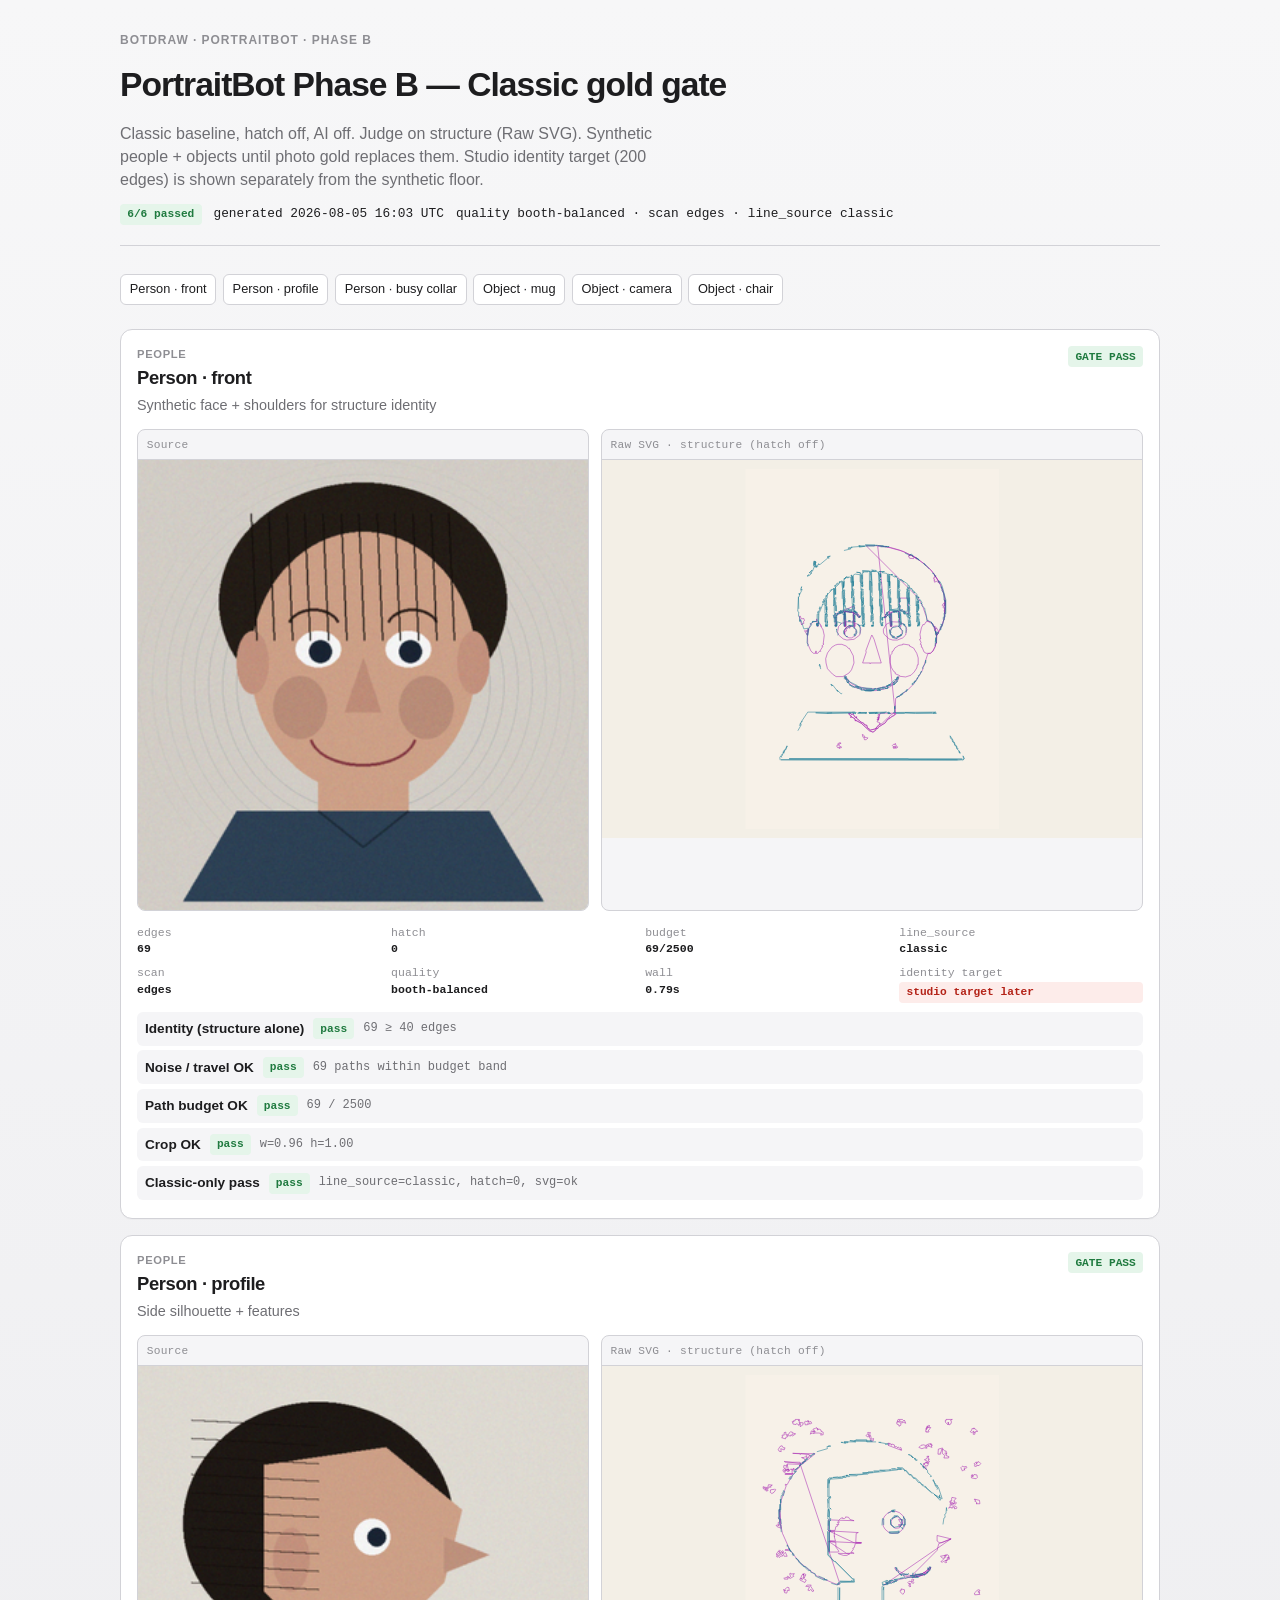
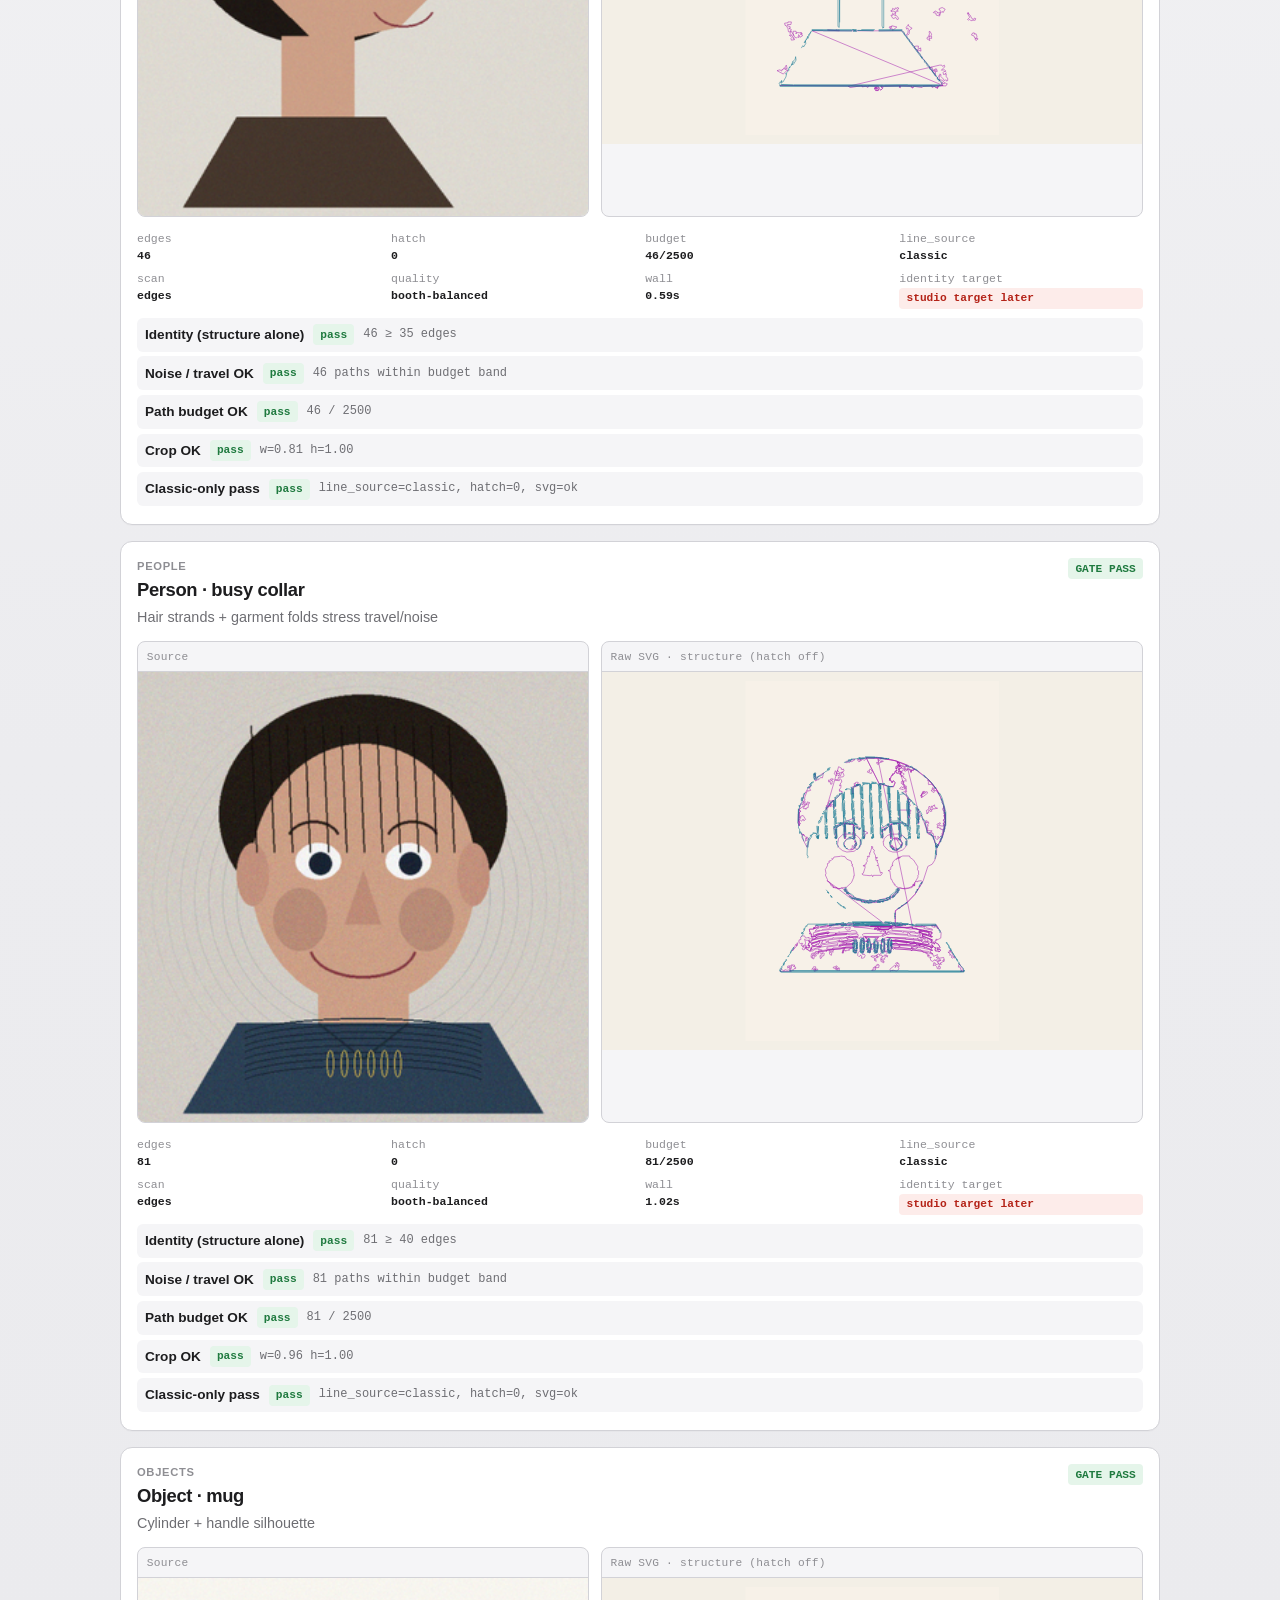
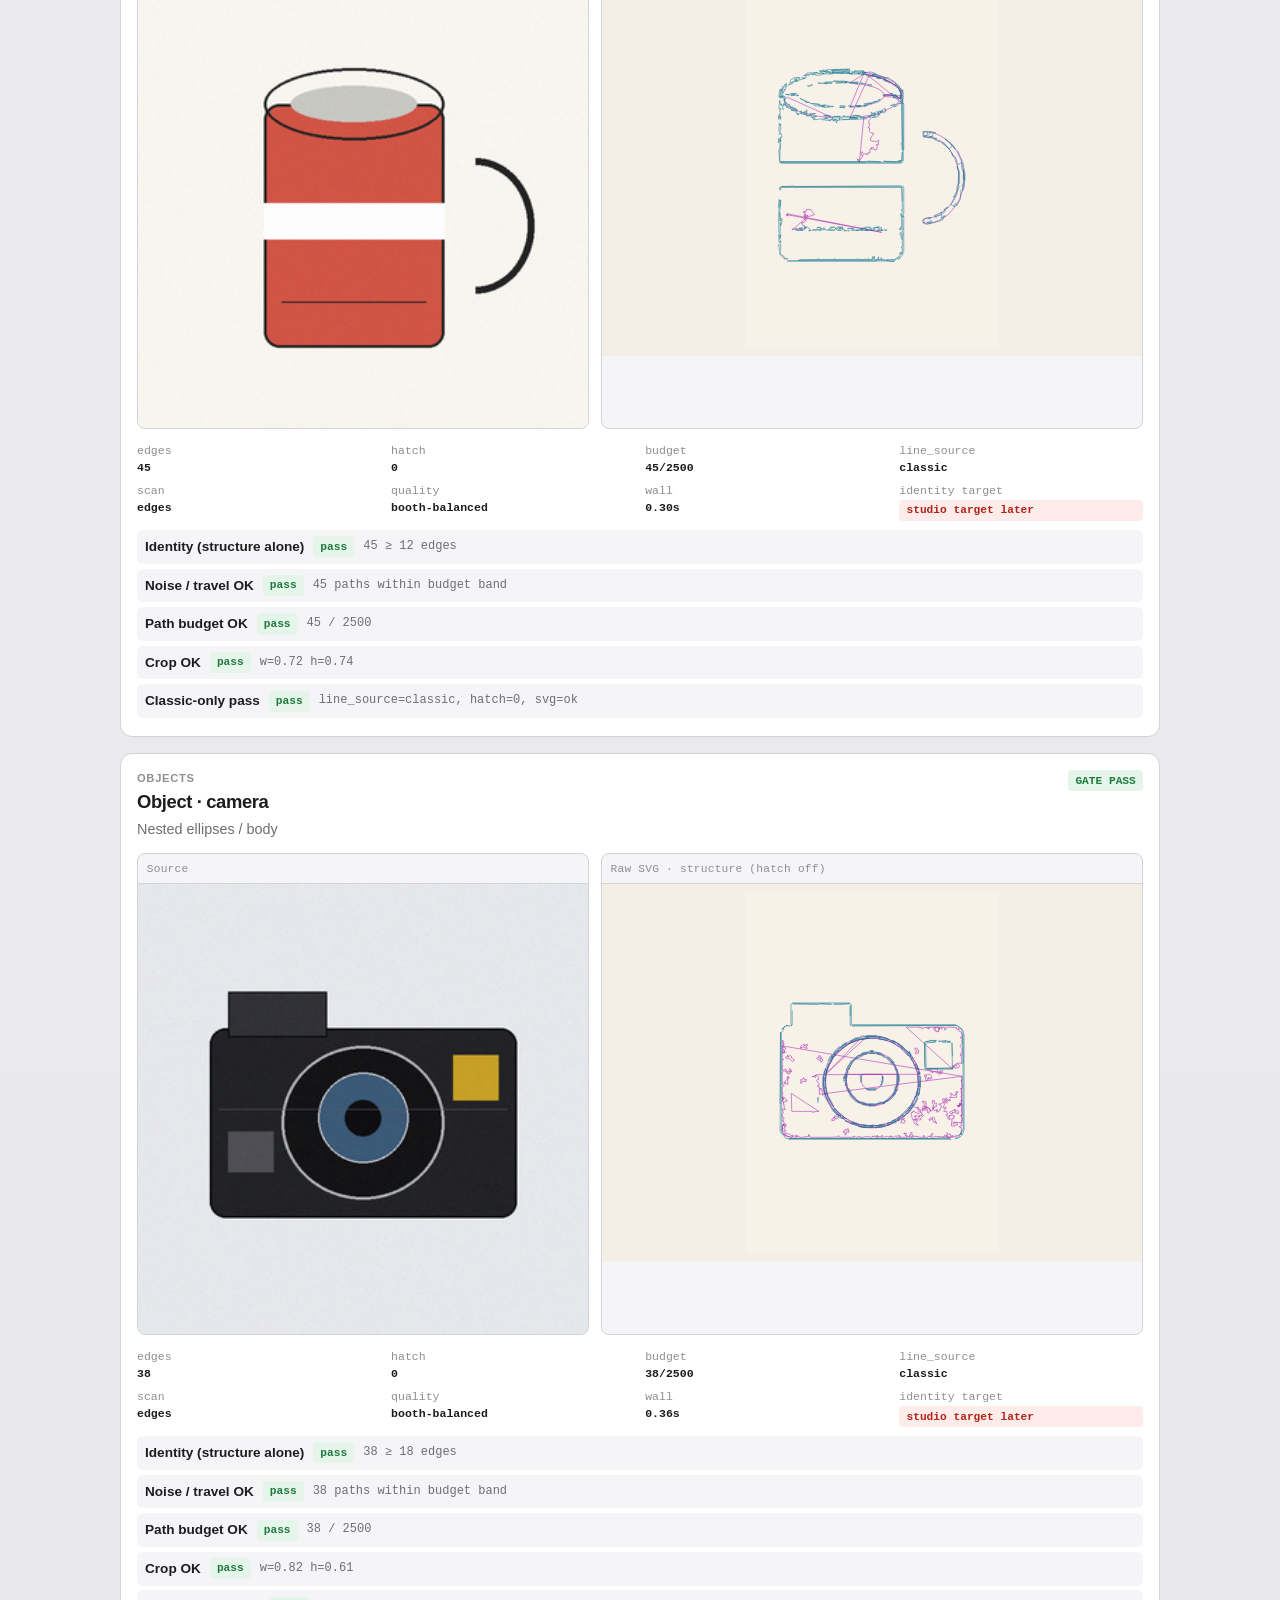
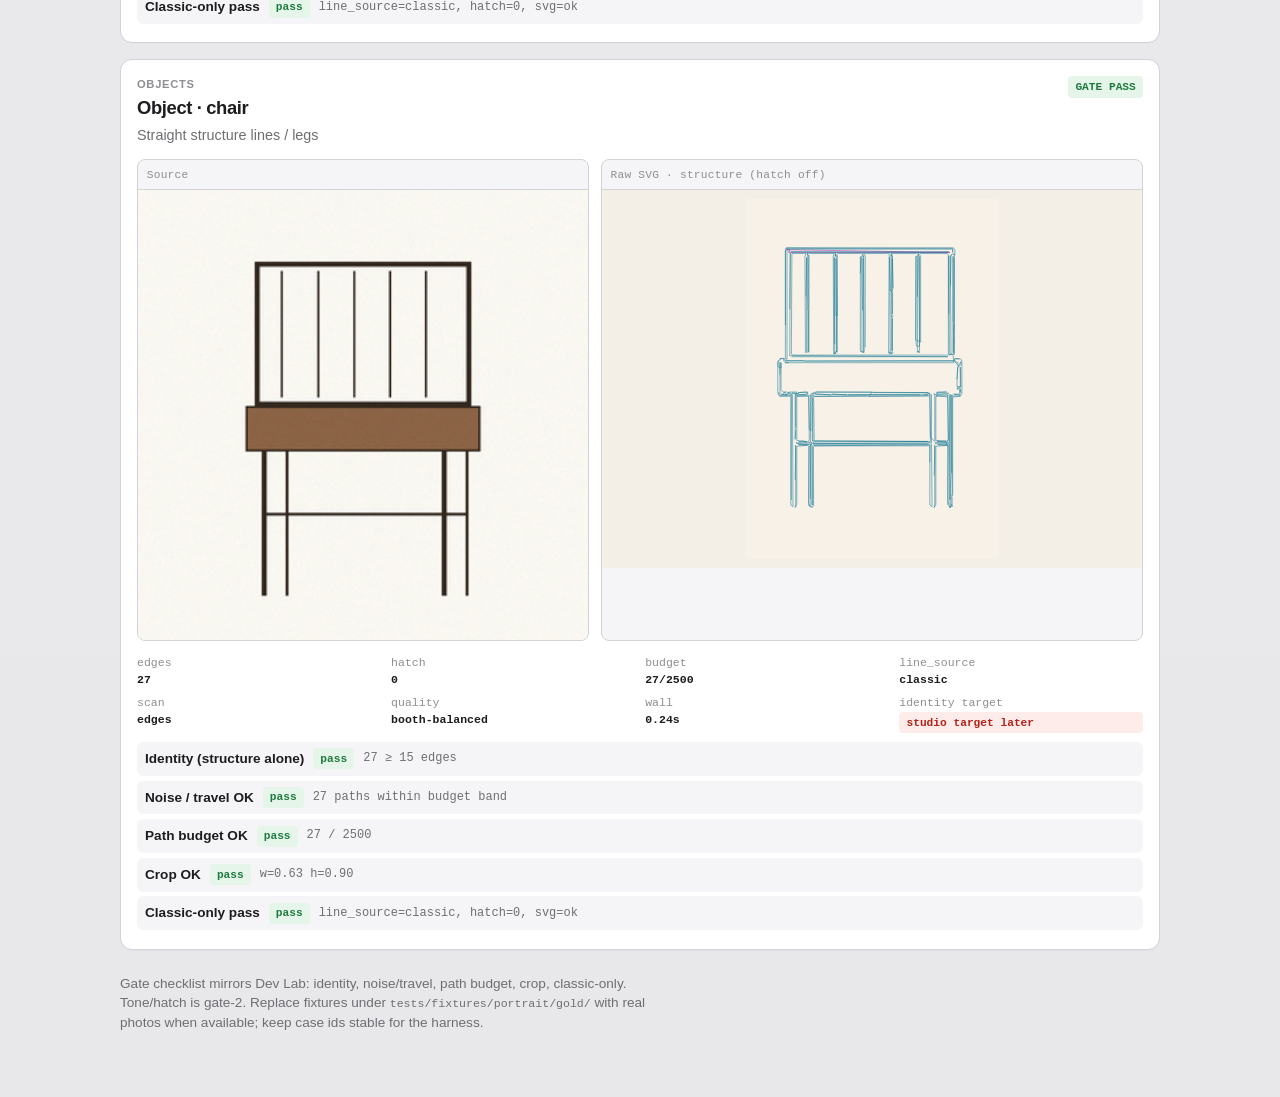
==== docs/wireframes/portraitbot-phase-b-gold.html @ 0c62bfba "Add Phase B classic gold-set harness and HTML review report Synthetic people + objects fixtures, pyt" ====
<!DOCTYPE html>
<html lang="en">
<head>
<meta charset="utf-8"/>
<meta name="viewport" content="width=device-width, initial-scale=1"/>
<title>PortraitBot Phase B — Classic gold gate</title>
<style>
  :root {
    --ink: #1d1d1f;
    --muted: #6e6e73;
    --faint: #8e8e93;
    --line: #d2d2d7;
    --panel: #ffffff;
    --soft: #f5f5f7;
    --bg: #ececef;
    --teal: #0e7490;
    --ok: #1f7a3f;
    --bad: #b42318;
    --warn: #a15c00;
    --font: -apple-system, BlinkMacSystemFont, "SF Pro Text", "Segoe UI", sans-serif;
    --mono: ui-monospace, SFMono-Regular, Menlo, Consolas, monospace;
  }
  * { box-sizing: border-box; }
  body {
    margin: 0;
    font-family: var(--font);
    color: var(--ink);
    background:
      radial-gradient(900px 420px at 12% -10%, #ffffff 0%, transparent 55%),
      linear-gradient(180deg, #f7f7f8 0%, var(--bg) 40%, #e8e8eb 100%);
    line-height: 1.45;
  }
  .wrap { max-width: 1080px; margin: 0 auto; padding: 2rem 1.25rem 4rem; }
  header.hero {
    display: grid;
    gap: 0.75rem;
    margin-bottom: 1.75rem;
    padding-bottom: 1.25rem;
    border-bottom: 1px solid var(--line);
  }
  .eyebrow {
    margin: 0;
    font-size: 0.75rem;
    letter-spacing: 0.08em;
    text-transform: uppercase;
    color: var(--faint);
    font-weight: 600;
  }
  h1 { margin: 0; font-size: clamp(1.6rem, 3vw, 2.1rem); letter-spacing: -0.03em; }
  .lede { margin: 0; max-width: 62ch; color: var(--muted); }
  .summary {
    display: flex; flex-wrap: wrap; gap: 0.5rem 0.75rem; align-items: center;
    font-family: var(--mono); font-size: 0.8rem;
  }
  .badge {
    display: inline-flex; align-items: center; gap: 0.25rem;
    padding: 0.15rem 0.45rem; border-radius: 4px;
    font-family: var(--mono); font-size: 0.7rem; font-weight: 600;
  }
  .badge.pass { background: #e5f5ea; color: var(--ok); }
  .badge.fail { background: #fdecea; color: var(--bad); }
  .toc {
    display: flex; flex-wrap: wrap; gap: 0.4rem; margin: 0 0 1.5rem;
  }
  .toc a {
    color: var(--ink); text-decoration: none; border: 1px solid var(--line);
    background: var(--panel); padding: 0.35rem 0.55rem; border-radius: 6px;
    font-size: 0.8rem;
  }
  .toc a:hover { border-color: #aeaeb2; }
  .card {
    background: var(--panel);
    border: 1px solid var(--line);
    border-radius: 12px;
    padding: 1rem 1rem 1.15rem;
    margin: 0 0 1rem;
    box-shadow: 0 1px 0 rgba(0,0,0,0.02);
  }
  .card.is-fail { border-color: #f0b4ae; }
  .card header {
    display: flex; justify-content: space-between; gap: 1rem; align-items: flex-start;
    margin-bottom: 0.85rem;
  }
  .cat { margin: 0; font-size: 0.7rem; letter-spacing: 0.06em; text-transform: uppercase; color: var(--faint); font-weight: 600; }
  .card h2 { margin: 0.15rem 0; font-size: 1.15rem; letter-spacing: -0.02em; }
  .notes { margin: 0.2rem 0 0; color: var(--muted); font-size: 0.9rem; }
  .grid {
    display: grid; grid-template-columns: 1fr 1.2fr; gap: 0.75rem;
  }
  @media (max-width: 760px) { .grid { grid-template-columns: 1fr; } }
  figure { margin: 0; background: var(--soft); border-radius: 8px; overflow: hidden; border: 1px solid var(--line); }
  figcaption {
    padding: 0.4rem 0.55rem; font-size: 0.7rem; color: var(--faint);
    border-bottom: 1px solid var(--line); font-family: var(--mono); letter-spacing: 0.02em;
  }
  figure img { display: block; width: 100%; height: auto; background: #ddd; }
  .svg-wrap {
    padding: 0.55rem; background: #f3efe6; min-height: 220px;
    display: flex; align-items: center; justify-content: center;
  }
  .svg-wrap svg { width: 100%; height: auto; max-height: 360px; }
  .meta {
    display: grid; grid-template-columns: repeat(4, minmax(0, 1fr));
    gap: 0.45rem 0.65rem; margin: 0.85rem 0 0.55rem;
    font-family: var(--mono); font-size: 0.72rem;
  }
  @media (max-width: 760px) { .meta { grid-template-columns: repeat(2, minmax(0, 1fr)); } }
  .meta span { display: block; color: var(--faint); }
  .meta strong { color: var(--ink); font-weight: 600; }
  .checks { list-style: none; margin: 0.4rem 0 0; padding: 0; display: grid; gap: 0.3rem; }
  .checks li {
    display: flex; flex-wrap: wrap; gap: 0.35rem 0.55rem; align-items: center;
    padding: 0.4rem 0.5rem; border-radius: 6px; background: var(--soft);
    font-size: 0.85rem;
  }
  .checks li.bad { background: #fff5f4; }
  .checks .det { color: var(--muted); font-family: var(--mono); font-size: 0.75rem; }
  footer.note {
    margin-top: 1.5rem; color: var(--muted); font-size: 0.85rem; max-width: 70ch;
  }
  code { font-family: var(--mono); font-size: 0.85em; }
</style>
</head>
<body>
  <div class="wrap">
    <header class="hero">
      <p class="eyebrow">BotDraw · PortraitBot · Phase B</p>
      <h1>PortraitBot Phase B — Classic gold gate</h1>
      <p class="lede">
        Classic baseline, hatch off, AI off. Judge on structure (Raw SVG).
        Synthetic people + objects until photo gold replaces them. Studio identity
        target (200 edges) is shown separately from the synthetic floor.
      </p>
      <div class="summary">
        <span class="badge pass">6/6 passed</span>
        <span>generated 2026-08-05 16:03 UTC</span>
        <span>quality booth-balanced · scan edges · line_source classic</span>
      </div>
    </header>
    <nav class="toc">
      <a href="#person-front">Person · front</a><a href="#person-profile">Person · profile</a><a href="#person-groupish">Person · busy collar</a><a href="#object-mug">Object · mug</a><a href="#object-camera">Object · camera</a><a href="#object-chair">Object · chair</a>
    </nav>
    
<article class="card is-pass" id="person-front">
  <header>
    <div>
      <p class="cat">people</p>
      <h2>Person · front</h2>
      <p class="notes">Synthetic face + shoulders for structure identity</p>
    </div>
    <span class="badge pass">GATE PASS</span>
  </header>
  <div class="grid">
    <figure>
      <figcaption>Source</figcaption>
      <img src="[data-uri]" alt="Person · front source"/>
    </figure>
    <figure class="svg-fig">
      <figcaption>Raw SVG · structure (hatch off)</figcaption>
      <div class="svg-wrap"><?xml version="1.0" encoding="UTF-8"?>
<svg xmlns="http://www.w3.org/2000/svg" xmlns:inkscape="http://www.inkscape.org/namespaces/inkscape" xmlns:sodipodi="http://sodipodi.sourceforge.net/DTD/sodipodi-0.dtd" width="148.0mm" height="210.0mm" viewBox="0 0 148.0 210.0">
<rect x="0" y="0" width="148.0" height="210.0" fill="#f7f1e8"/>
<g id="layer-hatch" inkscape:groupmode="layer" inkscape:label="2 Midtone hatch" fill="none" stroke="#c2410c" stroke-width="0.25" stroke-opacity="0.75" stroke-linecap="round">
</g>
<g id="layer-regions" inkscape:groupmode="layer" inkscape:label="3 Color bands" fill="none" stroke="#a21caf" stroke-width="0.35" stroke-opacity="0.85">
<path d="M 87.386 142.438 L 87.595 133.863 L 94.288 129.261 L 98.052 125.497 L 103.072 117.758 L 106.418 107.719 L 107.882 107.510 L 109.346 106.255 L 110.810 103.327 L 111.020 101.654 L 111.438 101.654 L 111.647 97.052 L 114.784 90.987 L 116.039 86.804 L 116.667 77.810 L 116.039 73.837 L 113.111 65.889 L 108.719 59.614 L 104.536 55.431 L 97.843 50.830 L 89.895 47.275 L 84.667 45.810 L 77.137 44.765 Z" data-region="r0"/>
<path d="M 70.444 44.765 L 77.137 44.765 L 82.366 45.392 L 92.196 48.111 L 100.353 52.294 L 107.464 58.150 L 109.974 61.078 L 114.157 68.190 L 115.412 71.536 L 116.667 77.810 L 116.039 86.804 L 114.784 90.987 L 111.647 97.052 L 109.137 90.359 L 106.418 88.895 L 103.281 79.693 L 100.562 74.882 Z" data-region="r1"/>
<path d="M 63.333 79.902 L 63.333 83.039 L 66.680 85.758 L 66.680 86.386 L 66.052 86.595 L 65.007 85.131 L 63.333 84.085 L 63.752 91.824 L 63.333 91.824 L 62.915 83.667 L 57.895 83.039 L 58.314 91.824 L 57.895 91.824 L 57.477 83.248 L 53.085 85.340 L 53.085 91.824 L 52.667 91.824 L 52.248 86.595 L 51.621 86.386 L 52.248 84.712 Z" data-region="r2"/>
<path d="M 53.922 102.281 L 56.222 102.281 L 58.941 103.327 L 59.987 104.582 L 60.614 104.582 L 62.915 108.974 L 63.333 113.157 L 61.869 117.131 L 60.405 119.013 L 56.850 121.105 L 52.876 121.105 L 50.784 119.641 L 47.856 116.503 L 47.020 113.157 L 46.810 110.647 L 47.856 107.301 L 50.366 103.954 L 52.458 102.699 Z" data-region="r3"/>
<path d="M 85.085 91.824 L 84.667 91.824 L 84.039 84.294 L 81.739 86.595 L 81.111 86.386 L 82.784 83.876 L 84.248 83.248 Z" data-region="r4"/>
<path d="M 78.601 142.438 L 87.595 142.438 L 87.804 143.065 L 82.993 145.993 L 81.529 148.085 L 77.556 150.595 L 77.137 151.431 L 76.301 151.222 L 76.092 152.268 L 74.418 153.523 L 72.327 152.686 L 67.516 148.294 L 64.379 146.621 L 64.170 147.039 L 63.961 145.784 L 61.660 144.529 L 61.451 144.948 L 61.660 144.111 L 60.196 142.647 L 61.451 142.647 L 61.869 143.275 L 62.706 142.856 L 63.961 144.739 L 64.588 144.948 L 64.797 144.529 L 64.797 145.366 L 67.516 147.667 L 68.980 148.294 L 69.399 149.131 L 70.863 149.549 L 71.072 150.804 L 72.954 152.268 L 75.673 151.641 L 78.810 148.503 L 78.183 148.712 L 78.183 147.876 L 76.719 147.458 L 77.137 146.830 L 76.719 146.203 L 77.346 145.993 L 77.346 146.412 L 77.974 146.203 L 77.556 145.993 L 77.556 145.575 L 76.928 145.366 L 76.928 144.948 L 78.183 145.366 L 77.556 144.529 L 77.346 143.275 L 78.183 143.065 L 77.346 146.621 Z" data-region="r5"/>
<path d="M 91.778 102.072 L 95.752 102.699 L 95.752 103.327 L 98.052 104.373 L 99.935 107.510 L 100.771 110.229 L 100.771 114.203 L 100.353 114.203 L 99.935 116.085 L 98.471 118.386 L 96.588 120.268 L 93.451 121.314 L 89.895 120.895 L 89.895 120.477 L 87.386 119.431 L 87.386 118.595 L 86.549 118.176 L 85.085 115.667 L 84.458 113.157 L 84.667 108.556 L 85.503 107.510 L 85.503 106.464 L 86.131 106.255 L 87.176 104.373 L 89.477 102.908 L 91.778 102.490 Z" data-region="r6"/>
<path d="M 87.176 83.039 L 89.686 83.039 L 90.105 91.824 L 90.732 91.824 L 90.732 89.732 L 91.778 90.150 L 93.660 92.033 L 94.078 93.497 L 93.451 96.843 L 91.778 98.516 L 88.641 99.771 L 85.922 99.771 L 83.830 99.144 L 80.902 96.425 L 80.484 95.170 L 80.484 93.497 L 82.157 90.569 L 84.458 89.523 L 84.458 91.824 L 85.085 91.824 L 84.876 83.667 Z" data-region="r7"/>
<path d="M 116.248 76.137 L 116.667 77.810 L 116.458 84.503 L 115.830 82.412 L 116.248 82.412 L 116.248 80.948 L 115.621 81.157 L 115.203 80.529 L 115.621 79.902 L 114.784 79.484 L 115.830 78.020 L 116.248 78.020 L 116.039 79.902 Z" data-region="r8"/>
<path d="M 57.895 83.039 L 62.915 83.667 L 63.333 91.824 L 63.961 91.824 L 63.961 89.732 L 66.680 91.614 L 67.307 93.497 L 66.680 96.843 L 63.333 99.353 L 59.150 99.771 L 57.059 99.144 L 54.340 96.843 L 53.712 95.170 L 54.340 91.824 L 56.013 90.150 L 57.686 89.523 L 57.686 91.824 L 58.314 91.824 L 57.895 84.712 Z" data-region="r9"/>
<path d="M 106.418 88.895 L 107.882 89.105 L 109.346 90.359 L 110.810 93.288 L 111.438 96.425 L 111.438 101.654 L 111.020 101.654 L 110.810 103.327 L 109.346 106.255 L 107.882 107.510 L 105.373 107.510 L 104.118 106.673 L 103.072 103.954 L 102.654 103.954 L 102.654 102.490 L 102.026 102.281 L 102.444 101.235 L 101.608 99.353 L 102.235 99.144 L 101.817 96.425 L 102.654 92.660 L 103.490 90.778 L 104.327 90.778 L 105.373 89.105 Z" data-region="r10"/>
<path d="M 41.582 87.431 L 42.000 91.824 L 42.418 91.824 L 42.418 89.523 L 43.673 90.359 L 43.882 91.824 L 44.301 91.405 L 44.510 92.869 L 45.137 93.288 L 45.974 97.052 L 45.346 102.072 L 45.765 102.072 L 44.510 103.327 L 45.137 103.536 L 43.673 105.837 L 44.092 106.255 L 43.046 106.464 L 42.209 107.510 L 41.163 107.510 L 41.373 106.255 L 40.954 106.255 L 40.954 107.510 L 39.699 107.510 L 38.235 106.255 L 36.353 102.072 L 36.144 96.425 L 36.771 93.288 L 38.235 90.359 L 39.699 89.105 L 41.373 88.895 Z" data-region="r11"/>
<path d="M 94.915 75.301 L 95.124 84.712 L 92.824 83.248 L 90.105 82.412 L 89.686 75.301 Z" data-region="r12"/>
<path d="M 73.791 96.843 L 75.046 99.353 L 79.229 113.157 L 72.954 113.157 L 72.745 113.575 L 72.745 113.157 L 68.353 113.157 L 70.444 106.882 L 70.235 106.046 L 73.582 97.052 Z" data-region="r13"/>
<path d="M 87.176 83.039 L 89.686 83.039 L 89.895 89.314 L 85.294 89.105 L 85.294 91.824 L 84.876 83.667 Z" data-region="r14"/>
<path d="M 55.176 159.588 L 55.804 160.007 L 54.549 160.425 L 54.549 161.471 L 56.013 162.098 L 55.804 162.725 L 54.967 162.516 L 54.758 163.144 L 54.758 162.307 L 53.712 162.516 L 53.294 161.680 L 53.503 161.052 L 54.131 161.052 L 53.922 160.216 Z" data-region="r15"/>
<path d="M 57.895 83.039 L 62.915 83.667 L 63.124 84.712 L 63.124 89.314 L 58.523 89.105 L 58.523 91.824 L 57.895 84.712 Z" data-region="r16"/>
<path d="M 110.392 61.915 L 113.111 66.307 L 111.229 65.471 L 110.392 66.098 L 109.974 65.052 L 110.392 65.052 L 110.392 64.216 L 109.765 64.216 L 109.974 63.170 L 110.392 63.170 Z" data-region="r17"/>
<path d="M 87.176 91.614 L 88.641 91.614 L 90.314 92.451 L 91.359 94.333 L 91.359 95.797 L 90.523 97.471 L 88.641 98.516 L 87.176 98.516 L 85.503 97.680 L 84.458 95.797 L 84.458 94.333 L 85.294 92.660 L 86.549 91.824 Z" data-region="r18"/>
<path d="M 60.405 91.614 L 61.869 91.614 L 63.542 92.451 L 64.588 94.333 L 64.588 95.797 L 63.752 97.471 L 61.869 98.516 L 60.405 98.516 L 58.732 97.680 L 57.686 95.797 L 57.686 94.333 L 58.523 92.660 L 59.778 91.824 Z" data-region="r19"/>
<path d="M 83.830 83.248 L 84.248 83.248 L 84.039 84.294 L 81.739 86.595 L 81.111 86.386 L 82.784 83.876 Z" data-region="r20"/>
<path d="M 87.386 160.007 L 88.013 161.680 L 88.850 162.098 L 88.431 162.725 L 86.340 162.935 L 86.131 162.307 L 87.804 162.516 L 87.804 161.889 L 86.131 161.889 L 85.712 161.261 L 86.340 160.634 L 87.176 160.843 Z" data-region="r21"/>
<path d="M 57.895 121.314 L 58.941 121.523 L 60.196 123.614 L 62.078 125.288 L 65.007 126.752 L 71.490 128.216 L 76.092 128.216 L 82.784 126.752 L 85.503 125.288 L 87.595 123.405 L 88.850 121.314 L 89.477 121.314 L 89.268 122.569 L 88.013 124.242 L 84.458 126.961 L 81.529 128.216 L 76.092 129.261 L 71.490 129.261 L 64.379 127.588 L 61.660 126.124 L 58.314 122.569 Z" data-region="r22"/>
<path d="M 95.961 49.993 L 100.353 52.294 L 99.725 52.503 L 98.680 51.667 L 98.052 51.667 L 98.052 52.294 L 95.752 52.085 L 95.124 50.621 L 95.961 50.203 L 95.333 50.830 Z" data-region="r23"/>
<path d="M 110.183 91.824 L 111.229 92.242 L 111.020 93.497 L 111.647 92.869 L 112.693 94.961 L 111.438 97.052 L 110.392 92.660 Z" data-region="r24"/>
<path d="M 60.196 142.647 L 61.451 142.647 L 61.869 143.275 L 62.706 142.856 L 63.961 144.739 L 64.588 144.948 L 64.797 144.529 L 64.797 145.366 L 67.516 147.667 L 68.980 148.294 L 69.399 149.131 L 70.863 149.549 L 71.072 150.804 L 72.954 152.268 L 75.673 151.641 L 77.556 149.340 L 79.438 148.712 L 82.993 145.157 L 83.830 145.157 L 84.039 144.111 L 86.131 142.647 L 87.386 142.647 L 86.340 144.111 L 85.503 144.111 L 84.248 145.575 L 82.993 145.993 L 81.529 148.085 L 77.556 150.595 L 77.137 151.431 L 76.301 151.222 L 76.092 152.268 L 74.418 153.523 L 72.327 152.686 L 67.516 148.294 L 64.379 146.621 L 64.170 147.039 L 63.542 145.366 L 61.660 144.529 L 61.451 144.948 L 61.660 144.111 L 60.405 143.275 Z" data-region="r25"/>
<path d="M 68.562 154.778 L 70.026 156.660 L 71.490 156.869 L 70.444 157.915 L 69.399 157.915 L 69.190 156.869 L 69.608 156.451 L 68.562 156.451 L 68.144 154.987 Z" data-region="r26"/>
<path d="M 63.333 83.039 L 65.843 84.712 L 66.680 86.386 L 66.052 86.595 L 65.007 85.131 L 63.333 84.085 Z" data-region="r27"/>
<path d="M 60.405 91.614 L 61.869 91.824 L 60.824 92.033 L 60.824 92.869 L 59.987 92.451 L 59.569 93.078 L 58.732 93.078 L 58.941 94.542 L 58.105 94.542 L 57.895 96.425 L 57.686 94.333 L 58.523 92.660 L 59.778 91.824 Z" data-region="r28"/>
<path d="M 31.542 85.758 L 31.961 85.758 L 32.588 87.431 L 34.052 87.222 L 34.471 88.477 L 33.843 88.895 L 34.052 90.150 L 33.007 90.359 L 32.797 90.987 L 31.542 86.804 Z" data-region="r29"/>
<path d="M 36.562 93.288 L 36.771 94.124 L 36.144 97.052 L 34.471 94.333 L 36.353 94.752 L 35.725 94.124 L 36.562 93.915 Z" data-region="r30"/>
</g>
<g id="layer-edges" inkscape:groupmode="layer" inkscape:label="1 Structure" fill="none" stroke="#0e7490" stroke-width="0.3" stroke-linecap="round">
<path d="M 74.629 59.196 L 73.584 58.986 L 76.303 59.196 L 75.885 59.823 L 73.375 59.822 L 76.094 59.611 L 77.140 60.029 L 78.814 62.957 L 78.814 61.284 L 78.604 63.167 L 79.023 63.168 L 79.023 60.866 L 78.395 60.657 L 78.394 64.422 L 78.812 64.424 L 78.394 64.844 L 79.022 64.635 L 79.022 64.218 L 78.186 65.265 L 78.814 65.474 L 78.814 66.311 L 79.232 65.892 L 79.231 66.729 L 78.811 66.729 L 79.229 67.146 L 78.809 67.147 L 79.227 70.074 L 78.808 70.072 L 79.436 70.279 L 78.808 70.488 L 79.435 70.696 L 78.808 70.905 L 79.435 71.114 L 78.806 71.323 L 79.433 71.532 L 78.805 71.740 L 79.433 71.950 L 78.805 72.160 L 79.434 72.369 L 78.808 72.579 L 79.437 72.788 L 78.809 72.997 L 79.437 73.207 L 78.809 73.416 L 79.436 73.625 L 78.808 73.834 L 79.435 74.044 L 79.644 75.089 L 79.644 75.925 L 79.224 75.925 L 79.642 76.344 L 79.224 76.344 L 79.644 79.274 L 79.227 79.275 L 79.855 79.484 L 79.228 79.694 L 79.854 79.902 L 79.226 80.110 L 79.853 80.319 L 79.225 80.528 L 79.853 80.736 L 79.225 80.946 L 79.853 81.156 L 79.227 81.365 L 79.856 81.573 L 79.229 81.781 L 79.858 81.991 L 79.231 82.200 L 79.859 82.409 L 79.231 82.617 L 79.859 82.827 L 79.231 83.036 L 79.858 83.246 L 79.229 83.456 L 79.857 83.667 L 78.601 85.759 L 78.601 89.524 L 80.273 91.407 L 79.018 91.407 L 80.273 90.988 L 79.856 90.570 L 80.274 89.315 L 79.646 89.523 L 79.645 90.777 L 79.017 90.987 L 77.763 60.243 L 79.226 87.640 L 79.852 88.058 L 79.853 86.385 L 79.644 88.268 L 80.063 88.268 L 80.064 86.595 L 81.528 86.803 L 80.692 86.384 L 81.948 85.965 L 81.948 86.593" data-edge="0"/>
<path d="M 57.687 65.681 L 57.268 69.446 L 57.059 65.680 L 57.059 68.607 L 57.477 68.606 L 57.478 64.841 L 58.314 63.587 L 57.269 64.214 L 58.942 63.378 L 58.106 63.378 L 59.152 63.170 L 58.942 62.752 L 59.569 62.961 L 59.569 63.589 L 60.197 63.381 L 59.988 62.964 L 61.452 63.173 L 61.452 66.099 L 63.125 65.680 L 62.707 68.606 L 62.498 62.540 L 62.916 68.187 L 62.916 61.913 L 63.962 61.286 L 66.891 61.705 L 66.891 65.889 L 68.563 67.353 L 68.353 68.817 L 67.934 68.818 L 67.934 67.563 L 68.351 67.564 L 68.351 68.401 L 67.514 67.982 L 67.514 61.287 L 67.097 60.448 L 64.797 60.239 L 66.680 60.448 L 67.307 61.495 L 67.308 69.861 L 68.354 70.070 L 67.309 70.279 L 67.309 70.698 L 68.355 70.489 L 67.309 71.326 L 67.309 75.509 L 68.248 77.602 L 69.187 79.694 L 69.187 80.531 L 68.768 80.531 L 69.187 80.950 L 68.769 80.949 L 69.188 81.366 L 68.770 81.365 L 69.190 81.783 L 68.772 81.783 L 69.190 82.202 L 68.773 82.202 L 69.192 82.622 L 68.773 82.622 L 69.192 83.040 L 68.773 83.041 L 69.191 83.459 L 68.772 83.459 L 69.190 83.877 L 68.772 83.877 L 69.190 84.295 L 68.773 84.294 L 69.401 84.502 L 68.772 84.710 L 69.399 84.919 L 68.773 85.128 L 69.400 85.337 L 68.773 85.546 L 69.399 85.755 L 68.773 85.965 L 69.399 86.173 L 68.772 86.383 L 69.399 86.593 L 68.771 86.803 L 69.397 87.013 L 68.769 87.222 L 69.398 87.431 L 68.770 87.640 L 69.397 87.848 L 68.769 88.057 L 69.397 88.267 L 69.607 90.150 L 69.189 90.152 L 69.607 90.571 L 68.143 90.362 L 68.561 89.734 L 68.143 80.531 L 68.143 89.732 L 68.561 89.942 L 68.769 88.897" data-edge="1"/>
<path d="M 52.875 82.620 L 52.875 80.110 L 52.456 80.110 L 52.456 82.619 L 53.082 82.828 L 53.081 79.691 L 52.455 79.900 L 52.873 79.481 L 52.456 79.482 L 52.875 79.066 L 52.458 79.067 L 52.876 78.648 L 52.458 78.648 L 52.877 78.229 L 52.458 78.229 L 52.875 77.810 L 52.458 77.812 L 52.877 74.885 L 51.412 76.140 L 51.411 79.906 L 52.038 78.652 L 51.620 69.448 L 50.992 70.075 L 51.411 70.074 L 51.410 75.511 L 51.829 75.510 L 51.828 83.875 L 52.875 84.293 L 51.829 84.502 L 52.875 84.710 L 52.665 85.337 L 51.829 84.920 L 51.830 85.339 L 53.503 85.549 L 53.502 84.922 L 54.129 84.713 L 53.501 84.504 L 56.220 83.459 L 54.338 83.250 L 55.176 83.249 L 55.176 82.831 L 55.594 83.249 L 57.476 83.249 L 57.475 82.829 L 57.056 82.409 L 56.638 82.827 L 55.173 82.617 L 57.264 83.036 L 57.473 83.664 L 57.054 89.313 L 57.682 91.823 L 57.891 83.457 L 58.101 87.849 L 58.310 84.712 L 56.846 84.922 L 56.638 83.458 L 56.638 83.877 L 54.547 83.877 L 56.011 84.086 L 53.501 84.294 L 52.873 86.594 L 51.619 87.013 L 51.201 85.131 L 51.829 85.968 L 51.829 89.316 L 52.457 89.107 L 52.457 85.759 L 52.249 90.567 L 52.667 91.611 L 52.040 91.402 L 52.458 92.029 L 53.504 91.402 L 53.086 91.612 L 53.295 86.175 L 52.877 87.012 L 53.085 90.568 L 52.040 91.196 L 53.505 91.197 L 53.504 89.106 L 56.013 89.944 L 55.384 90.572" data-edge="2"/>
<path d="M 94.497 80.529 L 94.497 83.039 L 93.452 82.830 L 93.661 83.876 L 91.988 83.877 L 92.197 83.250 L 92.196 83.668 L 93.032 83.668 L 92.823 83.041 L 89.686 82.832 L 89.476 80.113 L 89.058 80.113 L 89.057 70.911 L 88.638 70.911 L 88.848 63.590 L 89.684 81.996 L 90.103 81.995 L 90.104 82.831 L 93.032 82.830 L 92.195 84.293 L 93.450 84.292 L 92.405 84.501 L 93.868 84.711 L 94.495 86.385 L 95.123 86.595 L 94.704 84.086 L 94.077 84.295 L 94.914 85.550 L 94.914 88.478 L 95.960 88.688 L 94.914 88.898 L 95.123 89.526 L 95.960 89.107 L 95.751 89.733 L 94.915 89.733 L 95.124 90.569 L 96.378 90.569 L 95.960 90.152 L 96.379 90.152 L 96.170 88.269 L 95.543 88.059 L 96.171 87.432 L 95.542 87.222 L 96.169 87.012 L 95.541 86.803 L 96.377 86.175 L 95.541 86.593 L 96.378 85.756 L 95.961 85.755 L 95.961 84.081 L 95.543 84.081 L 95.961 83.663 L 95.544 83.245 L 95.962 82.828 L 95.543 82.829 L 95.962 82.411 L 95.543 82.411 L 95.961 81.993 L 95.542 81.992 L 95.961 81.573 L 95.543 81.573 L 95.960 81.156 L 95.541 81.157 L 95.959 80.739 L 95.541 80.738 L 95.959 79.483 L 95.019 77.393 L 94.078 75.302 L 94.078 71.537 L 95.123 70.908 L 94.495 69.862 L 94.913 69.443 L 95.749 71.116 L 95.121 71.325 L 95.749 71.534 L 95.331 77.600 L 95.123 71.955 L 95.541 77.811 L 95.123 77.810 L 95.541 78.228 L 95.123 78.646 L 95.752 78.437 L 95.754 75.091" data-edge="3"/>
<path d="M 86.963 83.666 L 85.917 83.457 L 88.428 83.458 L 85.919 83.040 L 88.429 83.040 L 89.056 83.668 L 89.475 87.014 L 89.057 81.995 L 89.057 82.413 L 84.246 82.205 L 83.201 61.081 L 83.200 70.701 L 83.618 71.120 L 84.037 82.414 L 88.848 82.625 L 89.685 83.462 L 89.685 87.226 L 89.058 88.899 L 89.476 88.899 L 89.684 91.828 L 88.847 91.828 L 90.102 91.201 L 90.104 88.690 L 90.941 90.363 L 90.523 83.669 L 90.106 83.668 L 90.107 84.504 L 90.525 84.504 L 90.107 84.922 L 90.526 84.921 L 90.108 85.339 L 90.526 85.339 L 90.108 85.758 L 90.525 85.757 L 90.105 86.175 L 90.522 86.174 L 90.103 86.594 L 90.521 86.595 L 90.102 87.013 L 90.520 87.013 L 90.102 87.431 L 90.520 87.432 L 90.103 87.850 L 90.522 87.849 L 90.104 88.266 L 90.523 88.266 L 90.731 89.311 L 90.522 90.776 L 92.195 90.149 L 92.195 90.776 L 92.614 90.357 L 92.823 90.777 L 92.196 90.987 L 93.032 90.778 L 93.241 91.196 L 92.612 91.406 L 93.657 92.034 L 93.657 95.381" data-edge="4"/>
<path d="M 42.836 84.921 L 42.626 90.568 L 41.162 90.777 L 42.418 90.359 L 41.164 90.150 L 42.418 90.149 L 42.420 84.712 L 42.838 84.712 L 42.839 83.456 L 43.257 83.455 L 45.140 78.853 L 45.140 79.272 L 45.557 77.599 L 44.719 77.600 L 45.765 77.391 L 45.555 76.973 L 46.182 77.184 L 45.555 76.558 L 45.973 76.558 L 45.553 76.138 L 45.971 75.720 L 47.017 75.929 L 46.809 74.465 L 47.855 73.837 L 48.064 72.373 L 47.646 73.628 L 46.809 74.045 L 47.856 74.464 L 47.020 76.555 L 47.438 76.555 L 47.020 76.973 L 47.438 76.973 L 47.019 77.392 L 47.437 77.392 L 47.017 77.811 L 47.436 77.810 L 47.017 78.229 L 47.436 78.230 L 47.018 78.649 L 47.436 78.649 L 47.017 79.067 L 47.437 79.067 L 47.019 79.485 L 47.437 79.903 L 46.393 79.484 L 46.393 76.137 L 46.393 84.084 L 47.437 84.293 L 47.018 84.919 L 46.600 84.500 L 46.391 85.127 L 47.854 84.709 L 47.853 85.547 L 47.434 85.548 L 47.853 85.966 L 47.435 85.966 L 47.853 88.894 L 47.436 88.896 L 48.065 89.105 L 47.437 89.314 L 48.065 89.522 L 47.437 89.731 L 48.064 89.941 L 47.436 90.151 L 48.064 90.778 L 46.599 90.988 L 48.064 91.196 L 46.600 91.404 L 48.064 91.613 L 47.645 91.822 L 46.808 91.822 L 47.017 85.339 L 46.808 89.312 L 46.390 89.312 L 46.389 85.548 L 47.645 83.665 L 47.017 83.458 L 47.644 83.250 L 47.016 83.041 L 47.644 82.831 L 47.017 82.622 L 47.644 82.413 L 47.435 80.112 L 47.435 82.203 L 47.016 82.203 L 47.016 80.111 L 47.225 81.993" data-edge="5"/>
<path d="M 61.451 81.993 L 62.287 81.993 L 62.287 80.111 L 63.333 79.902 L 63.335 79.483 L 62.289 79.691 L 62.290 79.272 L 63.336 79.063 L 62.291 78.852 L 61.874 62.119 L 61.456 62.117 L 62.084 61.909 L 62.501 74.459 L 61.873 75.297 L 61.873 71.531 L 62.919 70.695 L 62.291 70.068 L 62.918 69.860 L 63.336 70.280 L 62.918 71.535 L 63.336 71.535 L 62.918 71.954 L 63.336 71.954 L 62.917 72.373 L 63.335 72.374 L 62.917 72.792 L 63.333 72.792 L 62.914 73.211 L 63.331 73.210 L 62.912 73.627 L 63.331 73.626 L 62.912 74.044 L 63.330 74.464 L 62.911 74.883 L 63.538 75.093 L 62.911 75.302 L 63.538 75.510 L 62.911 75.717 L 63.539 75.926 L 62.911 76.135 L 63.538 76.343 L 62.912 76.553 L 63.540 76.762 L 62.913 76.971 L 63.540 77.180 L 62.913 77.390 L 63.541 77.598 L 62.914 77.808 L 63.541 78.017 L 62.912 78.646 L 63.748 79.483 L 63.331 80.737 L 63.750 80.736 L 63.333 81.155 L 63.751 81.156 L 63.333 81.575 L 63.752 81.575 L 63.334 81.994 L 63.751 82.411 L 63.332 82.828 L 64.166 83.037 L 63.331 83.038 L 64.586 83.039 L 64.586 83.458 L 63.749 83.458 L 65.423 83.877 L 62.703 83.249 L 62.702 80.320 L 62.911 83.457 L 63.749 84.293 L 62.703 84.921 L 62.912 88.476 L 62.283 88.685 L 62.701 91.195 L 60.191 91.195 L 61.656 91.404 L 61.446 92.033 L 59.355 92.243 L 57.263 94.335 L 57.263 95.590 L 57.890 95.800 L 57.262 96.008 L 58.727 97.682 L 59.564 97.681 L 59.148 97.682" data-edge="6"/>
<path d="M 57.686 122.357 L 57.686 121.103 L 58.523 120.685 L 58.940 121.105 L 57.893 121.315 L 58.729 121.733 L 58.102 121.942 L 58.520 121.942 L 58.103 122.568 L 58.940 122.567 L 58.941 121.731 L 59.150 122.777 L 58.731 122.778 L 59.985 122.987 L 58.938 123.196 L 59.565 123.823 L 58.938 124.031 L 60.193 125.076 L 59.356 124.239 L 59.984 124.867 L 60.402 123.403 L 59.775 123.612 L 65.213 126.330 L 66.051 127.585 L 64.797 127.166 L 65.007 127.795 L 67.935 128.633 L 67.725 127.588 L 65.633 126.752 L 63.959 126.753 L 67.514 127.799 L 67.515 129.054 L 74.835 129.264 L 69.607 129.055 L 69.188 128.638 L 69.816 129.475 L 73.163 129.683 L 75.256 128.845 L 70.238 128.426 L 75.259 128.425 L 75.259 128.007 L 75.469 129.052 L 76.095 128.007 L 75.677 128.009 L 76.722 128.638 L 76.931 128.011 L 79.442 127.592 L 77.141 128.219 L 78.814 129.055 L 77.559 128.637 L 77.140 128.638 L 77.558 129.056 L 76.722 129.056 L 78.604 129.264 L 78.184 128.427 L 80.902 128.217 L 80.064 127.381 L 81.737 127.381 L 79.854 127.172 L 79.854 128.010" data-edge="7"/>
<path d="M 58.731 91.199 L 58.313 83.251 L 61.032 83.459 L 61.868 83.040 L 61.450 83.459 L 62.288 83.459 L 60.824 83.669 L 60.406 83.042 L 60.824 82.624 L 62.079 82.622 L 60.615 81.993 L 60.615 82.831 L 59.987 83.042 L 59.987 82.624 L 57.896 82.624 L 56.850 81.996 L 57.269 81.997 L 56.851 71.120 L 56.015 65.264 L 56.643 65.473 L 57.479 81.787 L 58.107 82.414 L 60.198 82.205 L 59.779 82.205 L 60.615 81.576 L 58.522 81.575 L 58.312 79.692 L 57.684 80.110 L 57.893 79.064 L 57.266 79.273 L 57.684 78.018 L 57.475 78.646 L 58.103 78.436 L 57.685 75.508 L 57.476 77.809 L 58.103 77.600 L 58.104 75.299 L 57.478 75.089 L 57.897 75.088 L 57.479 74.668 L 57.897 74.668 L 57.478 74.249 L 57.896 74.250 L 57.477 73.833 L 57.895 73.835 L 57.477 73.417 L 57.896 73.417 L 57.478 73.000 L 57.897 73.000 L 57.479 72.581 L 57.899 72.581 L 57.480 72.162 L 57.898 72.162 L 57.478 71.745 L 57.895 71.745 L 57.476 71.327 L 57.894 71.328 L 57.895 70.492 L 56.431 71.328 L 56.430 75.512" data-edge="8"/>
<path d="M 101.610 88.894 L 100.981 89.103 L 101.398 88.686 L 100.980 88.687 L 101.399 88.269 L 100.980 88.269 L 101.398 87.850 L 100.980 87.850 L 101.398 87.430 L 100.979 87.429 L 101.397 84.501 L 100.979 85.128 L 99.933 84.920 L 99.933 84.502 L 100.978 84.712 L 100.979 84.084 L 99.934 84.293 L 100.144 76.973 L 99.937 83.456 L 101.193 82.202 L 100.565 81.574 L 100.565 81.992 L 101.192 81.364 L 100.983 78.645 L 100.564 79.063 L 100.982 79.062 L 100.982 81.363 L 100.564 81.365 L 100.563 79.274 L 100.771 81.158 L 100.352 83.354 L 99.933 85.551 L 99.932 89.316 L 100.559 85.551 L 100.560 90.571 L 101.188 90.573 L 101.189 89.318 L 100.980 90.782 L 100.143 91.199 L 101.398 90.781 L 101.606 89.318 L 101.605 90.991 L 100.142 91.619 L 101.607 91.409" data-edge="9"/>
<path d="M 74.210 75.093 L 74.210 75.930 L 73.790 75.930 L 74.208 76.348 L 73.790 76.347 L 74.207 76.764 L 73.789 76.765 L 74.208 79.695 L 73.791 79.696 L 74.419 79.906 L 72.745 79.906 L 72.746 65.264 L 73.163 83.668 L 74.627 84.503 L 74.210 85.759 L 74.629 85.758 L 74.209 86.177 L 74.627 86.178 L 74.208 86.596 L 74.626 86.596 L 74.208 87.015 L 74.626 87.015 L 74.208 87.434 L 74.626 87.434 L 74.207 87.851 L 74.626 87.852 L 74.207 88.269 L 74.624 88.687 L 74.206 89.105 L 74.834 89.315 L 74.207 89.524 L 74.834 89.732 L 74.206 89.941 L 74.833 90.149 L 74.205 90.358 L 74.833 90.985 L 73.369 91.193 L 74.833 91.402 L 73.578 91.403 L 74.624 91.614 L 73.579 91.823" data-edge="10"/>
<path d="M 90.524 82.414 L 91.779 81.995 L 90.733 82.204 L 90.106 81.576 L 90.525 79.901 L 89.897 79.064 L 89.477 79.065 L 90.104 80.111 L 89.057 80.530 L 88.846 81.576 L 85.498 81.995 L 85.080 81.995 L 85.080 79.485 L 84.035 79.275 L 84.453 79.274 L 84.872 81.784 L 83.198 83.458 L 82.151 83.668 L 83.197 83.878 L 81.524 85.135 L 82.152 84.507 L 83.406 84.508 L 82.360 84.716 L 82.988 85.343 L 82.151 85.761 L 83.197 85.133 L 84.243 87.015 L 84.244 84.505 L 84.036 88.897 L 84.664 88.689 L 84.456 90.990 L 85.083 91.826 L 85.500 91.198 L 85.291 83.877 L 84.664 84.505 L 85.082 84.505 L 84.664 84.923 L 85.082 84.922 L 84.663 85.341 L 85.080 85.342 L 84.662 88.270 L 85.290 88.897 L 85.291 90.780" data-edge="11"/>
<path d="M 73.581 88.058 L 73.582 74.672 L 73.162 74.672 L 73.789 74.045 L 73.999 70.282 L 73.371 61.289 L 72.952 61.289 L 73.160 64.844 L 72.322 65.052 L 72.322 59.405 L 68.138 59.405 L 72.531 59.823 L 72.950 59.404 L 73.369 61.078 L 72.951 61.080 L 73.161 60.035 L 73.580 60.871 L 73.789 67.981" data-edge="12"/>
<path d="M 68.768 70.284 L 68.349 71.539 L 68.769 71.538 L 68.351 71.956 L 68.768 71.956 L 68.350 72.375 L 68.768 72.374 L 68.350 72.792 L 68.768 72.791 L 68.349 73.209 L 68.768 73.209 L 68.349 73.627 L 68.767 73.627 L 68.349 74.046 L 68.768 74.463 L 68.349 74.882 L 68.978 75.091 L 68.352 75.300 L 68.981 75.509 L 68.354 75.718 L 68.982 75.927 L 68.355 76.137 L 68.982 76.346 L 68.353 76.555 L 68.980 76.764 L 68.352 76.973 L 68.979 77.181 L 68.351 77.389 L 68.978 77.598 L 68.350 77.807 L 68.977 78.017 L 68.350 78.227 L 68.978 78.436 L 68.142 79.063 L 68.561 79.063 L 68.143 80.317 L 67.725 80.107 L 67.726 71.323 L 68.146 80.107 L 67.728 80.733 L 67.728 84.916 L 66.892 86.590 L 66.055 86.590 L 67.100 85.964 L 65.845 85.965 L 65.218 84.502 L 63.963 84.503 L 65.008 84.713 L 65.635 85.968" data-edge="13"/>
<path d="M 48.065 51.041 L 49.529 50.833 L 47.647 51.460 L 48.902 51.878 L 47.856 52.087 L 43.881 55.432 L 42.835 55.849 L 42.625 55.220 L 42.415 56.055 L 41.787 56.264 L 42.205 56.891 L 41.369 57.309 L 40.741 57.100 L 41.578 57.100 L 40.950 56.054 L 39.904 55.846 L 39.905 54.592 L 40.324 54.593 L 40.325 55.849 L 41.162 55.850 L 40.744 55.432 L 41.162 55.431 L 40.743 55.013 L 41.161 54.595 L 40.533 54.385 L 40.533 55.640 L 41.160 54.175 L 40.113 54.383 L 40.112 53.964 L 40.949 53.964 L 39.903 53.755 L 39.694 56.474 L 40.112 56.893 L 40.114 56.474 L 41.580 56.683 L 40.327 56.683 L 39.073 59.611 L 38.446 59.403 L 38.865 58.985 L 37.192 60.658 L 38.028 59.822 L 38.655 60.031 L 37.819 60.868 L 38.657 60.659 L 37.403 62.123 L 36.985 61.497 L 36.567 62.543 L 35.938 62.335 L 36.565 62.126" data-edge="14"/>
<path d="M 88.431 63.382 L 86.966 62.336 L 87.386 62.335 L 88.223 62.753 L 86.968 62.961 L 84.876 61.705 L 85.921 61.496 L 83.620 61.704 L 84.246 61.494 L 84.035 68.187 L 83.825 62.121 L 84.034 69.441 L 84.452 69.442 L 84.453 65.678 L 82.780 65.678 L 82.781 61.495 L 82.364 60.868 L 79.646 60.449 L 79.647 60.032 L 81.111 59.824 L 77.764 59.824 L 79.229 59.825" data-edge="15"/>
<path d="M 108.718 142.228 L 99.306 142.436 L 111.437 142.435 L 109.345 142.435 L 111.017 141.809 L 86.335 142.019 L 86.963 141.810 L 86.963 138.463 L 87.172 139.927 L 87.380 138.255" data-edge="16"/>
<path d="M 98.260 72.162 L 98.887 71.953 L 97.841 71.744 L 97.214 70.279 L 100.143 73.207 L 100.143 74.462 L 101.188 74.673 L 101.188 75.302 L 100.559 74.675 L 100.977 75.094 L 99.931 75.512 L 99.513 73.629 L 99.513 79.903 L 100.559 78.439 L 100.560 77.183 L 100.979 77.183 L 100.770 78.227 L 101.189 78.226 L 100.354 75.714 L 100.564 76.759 L 102.028 76.340 L 103.073 78.223 L 102.445 78.641 L 102.444 78.223 L 103.070 79.060 L 102.860 79.688 L 104.534 81.152 L 104.743 82.408 L 105.161 83.981 L 105.579 85.553 L 105.789 88.482 L 106.836 88.272 L 107.883 89.317" data-edge="17"/>
<path d="M 76.302 44.557 L 77.139 44.557 L 69.819 44.347 L 75.674 44.347 L 75.255 44.974 L 70.235 44.974 L 66.470 45.601 L 66.888 44.764 L 66.052 44.764 L 69.609 44.974 L 61.662 45.601 L 62.289 45.810 L 59.780 46.227 L 61.244 46.018 L 61.452 46.646 L 57.687 47.482" data-edge="18"/>
<path d="M 31.126 81.367 L 30.918 74.465 L 30.500 83.040 L 31.127 83.458 L 30.917 85.757 L 31.544 86.383 L 31.753 89.102 L 31.752 87.847 L 31.751 88.266 L 32.378 88.056 L 34.051 93.285 L 36.561 92.868 L 36.561 94.123 L 35.934 94.541 L 36.142 96.004 L 35.515 96.213 L 36.143 96.422 L 35.935 101.651 L 36.564 102.069 L 36.354 103.115" data-edge="19"/>
<path d="M 82.996 128.008 L 81.323 128.008 L 83.204 127.799 L 82.995 126.543 L 82.368 126.332 L 83.205 126.330 L 82.995 127.376 L 81.949 126.749 L 84.249 126.122 L 84.039 125.493 L 84.040 125.910 L 83.203 125.911 L 84.876 126.330 L 84.876 125.494 L 84.459 125.495 L 87.388 122.567 L 87.807 123.195 L 88.435 121.313 L 89.273 121.314 L 88.436 121.733 L 88.437 122.151 L 89.273 121.733 L 89.272 122.152 L 88.017 122.569 L 88.016 122.985 L 88.853 122.566 L 88.852 122.986 L 86.132 124.661 L 86.968 124.244 L 86.339 125.290 L 87.176 125.291 L 88.849 123.617 L 87.177 125.498 L 85.922 125.915 L 86.967 125.706" data-edge="20"/>
<path d="M 64.591 142.023 L 62.290 141.813 L 63.963 141.813 L 63.963 142.650 L 64.380 142.650 L 62.707 142.650 L 63.333 142.440 L 61.867 141.811 L 36.350 141.811 L 32.584 147.459 L 33.211 147.250 L 31.747 148.504 L 32.375 148.295 L 31.539 149.551 L 32.587 149.132 L 30.705 152.478" data-edge="21"/>
<path d="M 113.110 66.721 L 112.482 65.257 L 113.528 65.676 L 114.783 68.395 L 116.875 76.344 L 116.875 84.292 L 116.457 84.293 L 116.456 86.385 L 116.039 86.386 L 116.039 88.061 L 115.621 88.062 L 114.784 91.826 L 114.366 91.825 L 113.948 93.914 L 113.531 93.912 L 113.740 91.819 L 114.368 91.400 L 114.159 90.354 L 114.160 90.773" data-edge="22"/>
<path d="M 50.367 142.224 L 47.230 142.434 L 62.080 142.225 L 50.785 142.435 L 48.902 142.435 L 47.019 142.435 L 40.953 142.227 L 46.810 142.437" data-edge="23"/>
<path d="M 81.107 142.437 L 78.178 142.438 L 82.362 141.811 L 71.905 142.019 L 76.924 142.018 L 75.461 142.644 L 77.763 142.436 L 72.116 142.647 L 75.045 142.438" data-edge="24"/>
<path d="M 90.101 77.392 L 89.892 75.511 L 89.684 77.813 L 90.312 77.604 L 90.313 75.304 L 89.686 75.094 L 90.105 75.093 L 89.686 74.673 L 90.105 74.671 L 89.688 74.253 L 90.107 74.252 L 89.688 73.834 L 90.105 73.834 L 89.687 73.416 L 90.106 73.415 L 89.687 72.997 L 90.106 72.996 L 89.688 72.578 L 90.107 72.578 L 89.688 72.159 L 90.107 72.160 L 89.689 71.741 L 90.106 71.741 L 89.688 71.324 L 90.107 71.325 L 90.107 70.489 L 89.269 69.444 L 89.896 69.235 L 89.268 69.026 L 89.895 68.816 L 89.267 68.607 L 89.895 68.397 L 89.476 68.398 L 89.894 67.980 L 89.476 67.982 L 89.894 67.564 L 89.475 67.564 L 89.894 67.146 L 89.475 67.146 L 89.892 66.728 L 89.473 66.728 L 89.892 66.310 L 89.474 66.310 L 89.893 65.891 L 89.474 65.890 L 89.893 65.470 L 89.474 65.470 L 89.475 64.632 L 89.267 68.396" data-edge="25"/>
<path d="M 110.604 103.120 L 111.021 98.309 L 110.812 100.611 L 111.438 101.448 L 111.436 98.101 L 111.226 96.427 L 110.808 96.427 L 111.435 97.053 L 112.900 95.588 L 112.273 95.586 L 112.065 94.958 L 111.855 95.795 L 111.017 95.796 L 111.018 94.541 L 110.810 96.006 L 111.648 96.005 L 110.393 94.332 L 110.602 92.867 L 108.302 89.101 L 109.556 91.820" data-edge="26"/>
<path d="M 90.520 93.074 L 89.893 92.028 L 90.311 93.282 L 91.775 94.329 L 91.565 96.213 L 90.938 96.633 L 91.356 96.633 L 91.149 97.050 L 88.222 97.887 L 89.895 97.468 L 90.523 96.423 L 90.523 97.260 L 89.268 97.679 L 88.432 98.934 L 85.713 98.307 L 87.177 97.889 L 85.503 97.680 L 84.457 96.634 L 84.038 93.705 L 84.664 96.425 L 86.337 97.472" data-edge="27"/>
<path d="M 95.539 85.339 L 95.122 79.901 L 94.704 79.901 L 94.704 70.699 L 94.286 70.699 L 94.287 69.864 L 94.495 80.112 L 94.913 80.113 L 94.913 84.715 L 95.541 85.551" data-edge="28"/>
<path d="M 64.377 94.541 L 64.586 95.168 L 63.540 96.632 L 63.540 96.214 L 63.331 97.260 L 64.168 97.262 L 65.005 95.380 L 64.796 93.707 L 63.123 92.661 L 63.751 92.451 L 63.332 92.033 L 61.869 91.614 L 63.334 91.196 L 63.125 88.895 L 63.962 89.103 L 63.961 85.338 L 63.334 85.128 L 63.751 85.546 L 63.332 85.547 L 63.750 85.965 L 63.332 85.965 L 63.750 86.384 L 63.331 86.384 L 63.750 86.802 L 63.332 86.801 L 63.750 87.219 L 63.332 87.219 L 63.751 87.638 L 63.333 88.056 L 63.753 89.310 L 64.172 88.892" data-edge="29"/>
<path d="M 52.670 67.769 L 53.506 66.513 L 54.133 66.722 L 52.878 67.978 L 51.832 68.189 L 52.459 68.399 L 52.669 70.282 L 52.669 73.211 L 52.042 73.421 L 52.043 69.657 L 52.461 73.004 L 52.461 69.030 L 54.551 67.147 L 54.968 65.892 L 55.804 65.891 L 54.757 65.683 L 54.757 66.309" data-edge="30"/>
<path d="M 73.166 85.546 L 73.166 89.311 L 73.792 88.057 L 74.000 84.084 L 73.582 84.084 L 74.418 83.666 L 73.790 83.459 L 74.418 83.250 L 73.790 83.041 L 74.416 82.831 L 73.788 82.622 L 74.415 82.412 L 73.790 82.204 L 74.417 81.994 L 74.208 80.111 L 74.208 81.784 L 73.790 81.784 L 73.790 80.111 L 74.000 81.575" data-edge="31"/>
<path d="M 83.208 75.294 L 83.208 71.530 L 84.671 70.276 L 84.252 71.532 L 84.670 71.531 L 84.253 71.949 L 84.670 71.951 L 84.251 72.370 L 84.669 72.371 L 84.251 75.300 L 84.879 75.091 L 84.879 76.555 L 84.251 76.346 L 84.251 75.510 L 84.668 75.511 L 84.877 77.393 L 84.249 77.184 L 84.665 76.767 L 84.874 78.230 L 84.246 78.019 L 84.246 77.600 L 84.664 78.018" data-edge="32"/>
<path d="M 115.413 87.639 L 115.413 86.384 L 116.041 85.965 L 115.831 84.082 L 116.458 83.663 L 116.458 76.552 L 116.458 77.388 L 115.830 76.343 L 115.620 72.370 L 114.573 70.907 L 114.783 69.861 L 114.155 69.443 L 114.156 68.607 L 114.366 69.026" data-edge="33"/>
<path d="M 71.280 60.031 L 68.352 60.032 L 68.979 60.242 L 68.351 60.451 L 68.350 67.143 L 67.931 67.143 L 68.350 66.724 L 67.931 66.723 L 68.349 66.305 L 67.931 66.304 L 68.350 65.887 L 67.932 65.886 L 67.932 61.703 L 68.142 64.003" data-edge="34"/>
<path d="M 43.465 81.157 L 43.465 80.320 L 43.673 81.366 L 43.046 81.158 L 43.256 82.205 L 42.210 83.670 L 42.210 83.251 L 42.419 84.296 L 41.792 84.712 L 41.792 88.475 L 42.837 89.102 L 42.838 90.775 L 42.419 91.612 L 41.374 91.404 L 42.211 91.405 L 41.375 90.987 L 42.419 91.196" data-edge="35"/>
<path d="M 97.634 125.710 L 97.007 125.500 L 98.052 125.289 L 97.424 125.079 L 99.099 123.406 L 98.472 124.869 L 99.098 124.242 L 100.562 121.942 L 99.934 122.152 L 101.188 121.106 L 100.770 120.688 L 101.397 120.061 L 101.397 120.480 L 102.861 117.970 L 102.024 118.597" data-edge="36"/>
<path d="M 96.583 70.073 L 97.211 69.865 L 94.492 69.237 L 94.701 68.609 L 95.957 69.444 L 95.539 67.980 L 94.701 67.981 L 94.700 67.145 L 92.608 65.682 L 91.982 65.893 L 91.564 65.056 L 89.890 64.638 L 90.936 64.429 L 92.400 65.683" data-edge="37"/>
<path d="M 66.883 95.797 L 66.884 92.032 L 66.466 92.032 L 66.467 90.987 L 65.422 90.361 L 66.050 91.407 L 69.606 90.779 L 68.351 91.197 L 69.397 91.406 L 68.144 91.406 L 69.400 91.825 L 68.354 91.825" data-edge="38"/>
<path d="M 70.229 142.649 L 70.648 142.648 L 65.421 142.437 L 70.861 142.018 L 66.052 142.018 L 67.099 142.017" data-edge="39"/>
<path d="M 94.494 129.053 L 93.656 129.889 L 94.492 128.634 L 94.074 128.634 L 93.238 129.888 L 91.565 130.725 L 91.985 131.143 L 91.359 130.934 L 90.314 131.770 L 91.570 131.561 L 88.015 133.235 L 89.688 132.399 L 89.688 132.816" data-edge="40"/>
<path d="M 36.558 96.839 L 36.977 93.074 L 38.650 90.773 L 37.604 90.355 L 39.486 89.309 L 38.859 89.101 L 41.578 88.893 L 39.279 88.894" data-edge="41"/>
<path d="M 79.014 45.389 L 81.106 45.389 L 80.269 44.762 L 77.342 44.763 L 82.571 45.181 L 81.526 45.390 L 83.828 45.181 L 82.992 45.391" data-edge="42"/>
<path d="M 50.570 126.335 L 50.362 125.707 L 49.734 125.707 L 50.363 125.917 L 50.364 126.544 L 50.993 126.125 L 53.922 129.890 L 53.295 128.844 L 55.806 131.145 L 56.225 130.935" data-edge="43"/>
<path d="M 72.324 70.488 L 72.325 65.469 L 73.372 65.888 L 73.581 71.954" data-edge="44"/>
<path d="M 99.099 142.438 L 93.034 142.228 L 98.891 142.436" data-edge="45"/>
<path d="M 31.543 74.250 L 31.333 72.369 L 31.543 73.415 L 33.007 70.488 L 33.008 70.070 L 32.172 70.698 L 32.800 68.607 L 32.592 69.444" data-edge="46"/>
<path d="M 92.822 142.436 L 87.803 142.436 L 92.613 142.436" data-edge="47"/>
<path d="M 96.172 91.612 L 96.171 90.775 L 94.916 90.776 L 95.962 90.984 L 94.916 91.193 L 95.962 91.402 L 95.126 91.820 L 96.381 91.611 L 96.381 90.774" data-edge="48"/>
<path d="M 93.241 49.154 L 95.959 50.410 L 96.795 49.782 L 96.168 49.992 L 97.634 50.202 L 97.426 50.620 L 98.053 50.829 L 97.426 50.828" data-edge="49"/>
<path d="M 63.541 127.171 L 60.404 125.706 L 62.495 127.169 L 64.169 127.378" data-edge="50"/>
<path d="M 73.582 128.004 L 68.144 127.586 L 68.772 128.215 L 70.027 128.215" data-edge="51"/>
<path d="M 103.488 116.505 L 103.279 115.877 L 104.953 113.366 L 105.163 111.483 L 105.164 112.947" data-edge="52"/>
<path d="M 104.953 56.269 L 103.908 54.804 L 107.046 58.150" data-edge="53"/>
<path d="M 101.399 53.341 L 100.772 52.295 L 100.354 52.295 L 101.190 53.131 L 99.307 51.458 L 99.724 52.086" data-edge="54"/>
<path d="M 84.670 142.651 L 82.997 142.651 L 84.251 142.651 L 83.831 141.814 L 82.784 142.022 L 83.829 142.023" data-edge="55"/>
<path d="M 88.012 92.037 L 85.502 92.664 L 84.666 94.546 L 84.875 95.381" data-edge="56"/>
<path d="M 48.481 72.582 L 50.781 70.282 L 49.946 70.282 L 49.319 71.118" data-edge="57"/>
<path d="M 43.671 115.037 L 43.253 113.783 L 43.045 114.829 L 43.464 114.830 L 43.883 116.504" data-edge="58"/>
<path d="M 53.918 96.841 L 54.128 96.213 L 53.083 94.749 L 53.293 93.284 L 53.085 93.702" data-edge="59"/>
<path d="M 111.020 62.330 L 111.021 62.749 L 110.602 62.540 L 109.975 61.077 L 109.139 60.660 L 109.767 61.287" data-edge="60"/>
<path d="M 78.181 79.904 L 78.181 75.930" data-edge="61"/>
<path d="M 77.767 66.728 L 77.767 70.701" data-edge="62"/>
<path d="M 88.636 75.305 L 88.635 71.331" data-edge="63"/>
<path d="M 60.825 88.479 L 59.988 88.479 L 61.242 88.479 L 61.241 88.897 L 59.985 88.896" data-edge="64"/>
<path d="M 123.571 169.626 L 20.669 169.626 L 123.780 169.835 L 126.916 169.626 L 127.334 169.207 L 126.915 167.325 L 127.750 168.998 L 126.913 169.834" data-edge="65"/>
<path d="M 94.917 168.998 L 25.480 168.999 L 126.498 169.209 L 95.334 169.209" data-edge="66"/>
<path d="M 123.987 163.145 L 123.569 163.145 L 123.151 161.471 L 122.315 161.053 L 121.896 159.379 L 121.058 158.960 L 121.059 158.125 L 119.387 155.617 L 119.595 157.082 L 120.430 157.501 L 120.848 159.175 L 121.685 159.592 L 122.103 161.264 L 122.940 161.682 L 123.358 163.354 L 124.823 164.608 L 124.404 164.607 L 125.241 165.653 L 124.823 164.816 L 124.613 165.442 L 125.240 165.860" data-edge="67"/>
<path d="M 20.249 169.627 L 20.039 168.374 L 20.458 167.538 L 21.085 168.166 L 20.876 166.911 L 21.294 166.493 L 21.504 167.121 L 22.132 164.820 L 22.341 165.865 L 22.551 163.982 L 23.388 163.564 L 24.225 161.473 L 24.434 162.100 L 24.015 162.100 L 23.595 163.772 L 22.758 164.189 L 22.757 165.026" data-edge="68"/>
</g>
</svg></div>
    </figure>
  </div>
  <div class="meta">
    <div><span>edges</span><strong>69</strong></div>
    <div><span>hatch</span><strong>0</strong></div>
    <div><span>budget</span><strong>69/2500</strong></div>
    <div><span>line_source</span><strong>classic</strong></div>
    <div><span>scan</span><strong>edges</strong></div>
    <div><span>quality</span><strong>booth-balanced</strong></div>
    <div><span>wall</span><strong>0.79s</strong></div>
    <div><span>identity target</span><span class="badge fail">studio target later</span></div>
  </div>
  <ul class="checks"><li class="ok"><strong>Identity (structure alone)</strong> <span class="badge pass">pass</span> <span class='det'>69 ≥ 40 edges</span></li><li class="ok"><strong>Noise / travel OK</strong> <span class="badge pass">pass</span> <span class='det'>69 paths within budget band</span></li><li class="ok"><strong>Path budget OK</strong> <span class="badge pass">pass</span> <span class='det'>69 / 2500</span></li><li class="ok"><strong>Crop OK</strong> <span class="badge pass">pass</span> <span class='det'>w=0.96 h=1.00</span></li><li class="ok"><strong>Classic-only pass</strong> <span class="badge pass">pass</span> <span class='det'>line_source=classic, hatch=0, svg=ok</span></li></ul>
</article>

<article class="card is-pass" id="person-profile">
  <header>
    <div>
      <p class="cat">people</p>
      <h2>Person · profile</h2>
      <p class="notes">Side silhouette + features</p>
    </div>
    <span class="badge pass">GATE PASS</span>
  </header>
  <div class="grid">
    <figure>
      <figcaption>Source</figcaption>
      <img src="[data-uri]" alt="Person · profile source"/>
    </figure>
    <figure class="svg-fig">
      <figcaption>Raw SVG · structure (hatch off)</figcaption>
      <div class="svg-wrap"><?xml version="1.0" encoding="UTF-8"?>
<svg xmlns="http://www.w3.org/2000/svg" xmlns:inkscape="http://www.inkscape.org/namespaces/inkscape" xmlns:sodipodi="http://sodipodi.sourceforge.net/DTD/sodipodi-0.dtd" width="148.0mm" height="210.0mm" viewBox="0 0 148.0 210.0">
<rect x="0" y="0" width="148.0" height="210.0" fill="#f7f1e8"/>
<g id="layer-hatch" inkscape:groupmode="layer" inkscape:label="2 Midtone hatch" fill="none" stroke="#c2410c" stroke-width="0.25" stroke-opacity="0.75" stroke-linecap="round">
</g>
<g id="layer-regions" inkscape:groupmode="layer" inkscape:label="3 Color bands" fill="none" stroke="#a21caf" stroke-width="0.35" stroke-opacity="0.85">
<path d="M 113.290 169.247 L 114.525 169.247 L 115.019 169.988 L 116.008 169.247 L 116.255 170.236 L 114.278 172.212 L 116.008 171.965 L 116.749 172.459 L 116.749 172.954 L 115.761 172.954 L 115.266 173.695 L 115.761 174.931 L 116.996 173.695 L 116.749 174.683 L 117.243 174.683 L 116.996 175.672 L 117.985 177.154 L 117.985 178.143 L 117.490 178.637 L 117.490 178.143 L 116.502 177.896 L 114.772 179.378 L 114.772 179.873 L 116.008 180.120 L 115.761 179.625 L 116.502 179.378 L 116.996 180.120 L 117.737 180.120 L 116.996 181.355 L 112.795 181.355 L 112.548 181.849 L 112.054 181.355 L 112.301 182.344 L 111.807 182.838 L 111.807 182.097 L 110.571 182.097 L 110.324 181.602 L 108.842 182.097 L 108.842 181.355 L 103.653 181.602 L 103.158 182.097 L 97.969 181.602 L 97.722 182.591 L 96.734 182.097 L 97.228 181.602 L 90.309 181.355 L 90.309 182.344 L 89.815 182.097 L 90.062 181.355 L 81.166 181.602 L 79.683 182.097 L 79.683 181.602 L 78.942 181.602 L 79.931 182.838 L 78.942 183.826 L 78.201 183.085 L 77.212 183.579 L 77.459 184.073 L 75.977 184.073 L 76.471 182.591 L 75.730 182.591 L 75.483 183.332 L 75.483 182.344 L 76.718 182.097 L 76.965 182.838 L 77.954 182.344 L 77.459 181.602 L 71.776 181.355 L 71.529 182.097 L 70.293 181.602 L 68.069 181.849 L 68.069 181.355 L 61.151 182.097 L 59.915 181.602 Z" data-region="r0"/>
<path d="M 38.911 149.232 L 91.544 149.232 L 115.266 181.108 Z" data-region="r1"/>
<path d="M 20.131 181.108 L 115.266 181.108 L 112.795 181.355 L 112.548 181.849 L 112.054 181.355 L 112.301 182.344 L 111.807 182.838 L 111.807 182.097 L 110.571 182.097 L 110.324 181.602 L 108.842 182.097 L 108.842 181.355 L 103.653 181.602 L 103.158 182.097 L 97.969 181.602 L 97.722 182.591 L 96.734 182.097 L 97.228 181.602 L 90.309 181.355 L 90.309 182.344 L 89.815 182.097 L 90.062 181.355 L 81.166 181.602 L 79.683 182.097 L 79.683 181.602 L 78.942 181.602 L 79.931 182.838 L 78.942 183.826 L 78.201 183.085 L 77.212 183.579 L 77.459 184.073 L 75.977 184.073 L 76.471 182.591 L 75.730 182.591 L 75.483 183.332 L 75.483 182.344 L 76.718 182.097 L 76.965 182.838 L 77.954 182.344 L 77.459 181.602 L 71.776 181.355 L 71.529 182.097 L 70.293 181.602 L 68.069 181.849 L 68.069 181.355 L 61.151 182.097 L 59.915 181.602 Z" data-region="r2"/>
<path d="M 119.961 95.610 L 112.795 98.328 L 111.807 102.282 L 97.228 116.861 L 102.664 116.120 L 105.382 114.637 L 107.359 112.413 L 108.100 112.413 L 105.876 115.378 L 100.934 117.602 L 95.004 118.097 L 89.568 119.332 L 80.672 122.544 Z" data-region="r3"/>
<path d="M 54.726 120.815 L 54.726 122.297 L 52.255 121.803 L 41.876 117.355 L 31.498 109.201 L 26.309 102.529 L 23.097 102.282 L 23.344 101.788 L 25.815 101.788 L 21.614 92.398 L 20.378 86.714 L 20.131 78.313 L 20.873 73.124 L 23.838 64.475 L 23.097 64.228 L 23.344 63.734 L 24.332 63.981 L 27.544 58.050 L 23.097 58.050 L 23.344 57.556 L 28.039 57.556 L 32.486 52.367 L 31.992 52.120 Z" data-region="r4"/>
<path d="M 47.807 148.737 L 52.502 148.985 L 52.996 148.490 L 52.996 148.985 L 54.726 148.737 L 54.726 149.232 Z" data-region="r5"/>
<path d="M 48.548 90.915 L 65.846 91.903 L 64.610 92.398 L 64.363 97.587 L 67.822 97.834 L 63.375 97.834 Z" data-region="r6"/>
<path d="M 107.359 112.413 L 108.100 112.413 L 107.606 113.649 L 105.876 115.378 L 103.900 116.614 L 99.205 117.849 L 99.452 116.861 L 102.664 116.120 L 105.382 114.637 Z" data-region="r7"/>
<path d="M 119.961 95.610 L 114.525 97.834 L 113.042 97.834 L 111.807 96.846 L 111.807 93.633 Z" data-region="r8"/>
<path d="M 48.548 97.093 L 67.575 98.081 L 64.116 98.328 L 63.375 100.799 L 62.633 101.046 L 62.880 101.788 L 61.398 103.764 L 62.386 103.517 L 63.375 104.012 L 58.927 104.012 Z" data-region="r9"/>
<path d="M 85.367 79.548 L 87.838 79.548 L 89.815 80.290 L 91.792 82.019 L 92.780 83.749 L 93.027 87.208 L 92.286 89.185 L 90.556 91.162 L 88.826 92.151 L 85.367 92.398 L 83.390 91.656 L 81.413 89.927 L 80.425 88.197 L 80.178 84.737 L 80.919 82.761 L 82.649 80.784 L 84.378 79.795 Z" data-region="r10"/>
<path d="M 117.490 104.753 L 118.479 105.247 L 118.726 105.988 L 118.232 106.236 L 118.973 106.483 L 117.490 106.730 L 118.973 106.977 L 118.973 107.471 L 117.737 107.471 L 117.490 108.459 L 117.490 107.718 L 117.243 108.212 L 116.255 108.212 L 117.490 109.201 L 116.749 109.448 L 115.514 108.707 L 115.019 109.201 L 114.031 108.954 L 116.008 106.977 L 114.772 106.730 L 113.784 105.741 L 117.243 105.000 L 116.255 105.247 L 116.255 106.730 Z" data-region="r11"/>
<path d="M 48.548 84.490 L 54.232 84.737 L 54.726 85.973 L 53.737 85.726 L 54.479 87.208 L 53.243 87.208 L 53.985 87.950 L 52.749 88.444 L 52.255 90.668 L 48.548 90.668 Z" data-region="r12"/>
<path d="M 48.548 97.093 L 52.749 97.587 L 52.749 100.305 L 54.479 102.776 L 54.232 103.270 L 48.548 103.270 Z" data-region="r13"/>
<path d="M 40.641 45.942 L 33.969 51.378 L 33.475 50.637 L 34.710 50.143 L 34.463 48.907 L 32.734 48.166 L 34.216 48.166 L 35.205 47.178 L 35.946 47.178 L 35.452 47.919 L 35.452 48.660 L 35.946 48.660 L 35.946 48.166 L 36.934 48.166 L 36.934 47.425 L 37.923 46.931 L 37.181 46.931 L 37.181 46.436 L 32.239 45.942 L 31.992 46.436 L 31.745 45.942 L 27.544 45.695 Z" data-region="r14"/>
<path d="M 132.564 150.467 L 133.552 150.467 L 133.552 151.208 L 134.541 150.961 L 135.035 152.444 L 134.788 153.927 L 135.529 153.680 L 135.529 154.174 L 134.541 154.915 L 134.046 154.421 L 134.046 153.680 L 134.541 153.680 L 133.799 153.432 L 133.305 152.197 L 131.822 151.703 Z" data-region="r15"/>
<path d="M 106.865 29.386 L 107.606 29.633 L 106.618 30.622 L 108.100 30.622 L 106.618 32.598 L 107.112 32.846 L 106.865 33.340 L 106.124 33.093 L 105.876 33.587 L 105.629 32.846 L 105.135 33.093 L 105.382 30.869 L 105.876 30.869 L 106.124 29.633 L 105.629 31.857 Z" data-region="r16"/>
<path d="M 48.795 91.162 L 52.008 91.409 L 51.761 93.880 L 52.255 94.127 L 51.761 94.127 L 52.502 96.846 L 48.795 96.598 Z" data-region="r17"/>
<path d="M 22.602 50.390 L 23.097 50.884 L 31.745 50.884 L 31.745 51.378 L 33.722 51.378 L 33.475 51.873 Z" data-region="r18"/>
<path d="M 110.571 137.618 L 112.054 138.359 L 112.054 138.853 L 113.290 138.606 L 113.784 139.347 L 112.795 139.595 L 113.537 139.595 L 113.290 140.583 L 111.313 140.089 L 111.066 138.853 L 109.583 138.606 Z" data-region="r19"/>
<path d="M 114.772 135.641 L 116.502 136.629 L 115.266 138.606 L 114.772 137.865 L 113.784 138.853 L 113.537 137.124 L 112.795 136.629 L 113.537 136.135 Z" data-region="r20"/>
<path d="M 24.332 123.780 L 25.320 124.027 L 25.568 125.757 L 24.579 125.510 L 24.085 127.239 L 22.849 126.992 L 22.355 125.015 L 22.849 126.004 L 23.591 125.757 L 23.097 125.015 Z" data-region="r21"/>
<path d="M 135.776 125.263 L 136.764 125.510 L 136.517 126.251 L 135.776 126.251 L 135.776 126.745 L 136.764 126.992 L 136.270 127.239 L 136.764 127.981 L 133.799 128.228 L 133.552 127.239 L 135.035 125.757 Z" data-region="r22"/>
<path d="M 34.216 115.873 L 35.205 116.367 L 34.958 117.355 L 34.463 117.108 L 33.475 116.120 L 34.216 116.367 L 33.722 116.367 L 33.969 117.602 L 33.475 118.097 L 34.710 117.849 L 33.722 118.591 L 35.452 119.579 L 34.710 121.062 L 31.745 119.579 L 31.992 118.591 L 33.228 119.332 L 33.228 118.838 L 32.239 118.591 L 32.981 116.614 Z" data-region="r23"/>
<path d="M 95.004 145.525 L 95.251 146.514 L 97.228 147.749 L 95.745 148.737 L 95.498 150.961 L 94.757 151.703 L 94.015 151.456 L 94.757 150.467 L 95.004 148.243 L 94.757 147.502 L 94.015 148.243 L 93.768 147.255 L 94.510 146.266 Z" data-region="r24"/>
<path d="M 120.456 71.394 L 122.927 71.888 L 121.444 73.618 L 122.185 73.618 L 121.938 74.606 L 123.174 74.606 L 122.432 75.347 L 119.714 73.865 L 119.961 74.853 L 119.467 74.853 L 119.220 73.618 L 120.456 73.124 L 120.208 72.382 Z" data-region="r25"/>
<path d="M 87.344 82.761 L 89.073 82.761 L 91.297 84.490 L 91.544 86.961 L 89.815 89.185 L 87.344 89.432 L 85.120 87.703 L 84.873 85.232 L 86.602 83.008 Z" data-region="r26"/>
<path d="M 99.452 158.127 L 100.934 158.127 L 100.687 159.363 L 101.923 159.610 L 102.170 159.116 L 102.417 161.093 L 100.440 160.104 L 100.687 161.340 L 98.463 158.869 L 98.710 158.375 Z" data-region="r27"/>
<path d="M 130.093 138.606 L 130.340 139.100 L 129.846 139.100 L 131.081 140.089 L 132.069 142.066 L 133.058 142.560 L 133.552 141.819 L 134.293 142.066 L 134.046 143.054 L 132.069 143.054 L 131.822 143.548 L 130.834 142.560 L 130.093 143.054 L 129.598 142.560 L 130.834 141.324 L 129.351 138.853 Z" data-region="r28"/>
<path d="M 85.367 146.266 L 88.332 147.008 L 85.861 148.985 L 85.614 147.996 L 84.131 148.243 L 84.873 147.502 L 83.884 147.255 L 84.131 146.761 L 85.120 146.761 L 85.120 147.255 Z" data-region="r29"/>
<path d="M 133.305 30.869 L 135.529 32.846 L 134.046 33.093 L 133.799 34.575 L 132.811 34.575 L 133.058 33.093 L 133.799 33.587 L 133.058 32.846 L 132.069 33.587 L 131.081 33.093 L 132.069 32.104 L 132.069 31.363 L 133.058 31.116 L 133.305 31.610 Z" data-region="r30"/>
<path d="M 35.946 122.544 L 38.417 122.544 L 37.923 123.039 L 39.900 126.004 L 38.911 126.251 L 38.170 125.015 L 37.429 125.757 L 36.440 125.510 L 37.429 123.533 L 35.205 123.286 Z" data-region="r31"/>
<path d="M 24.332 51.873 L 31.745 52.120 L 31.498 53.849 L 29.521 55.085 L 28.533 54.838 L 28.286 55.332 L 28.039 54.344 L 27.792 55.085 L 26.309 54.838 L 26.556 55.332 L 28.039 55.579 L 27.050 56.320 L 27.544 57.556 L 24.085 57.556 L 22.849 57.062 L 21.861 56.073 L 22.108 55.085 L 23.097 54.591 L 22.355 54.097 L 22.355 52.861 L 22.849 52.614 L 23.097 53.108 L 24.332 52.367 L 23.097 55.826 L 22.602 55.826 L 22.849 56.320 L 23.591 56.073 L 23.344 55.332 L 25.320 55.085 L 23.591 55.332 L 24.579 56.320 L 25.568 56.073 L 25.815 55.332 L 24.579 55.579 L 25.073 55.826 Z" data-region="r32"/>
<path d="M 23.838 169.247 L 24.332 171.224 L 22.849 171.471 L 24.826 172.459 L 24.085 172.459 L 22.108 174.436 L 18.402 172.459 L 20.131 171.965 L 21.120 172.707 L 21.367 171.718 L 21.861 171.965 L 22.355 170.977 L 23.097 170.977 L 23.344 169.988 Z" data-region="r33"/>
<path d="M 107.606 149.479 L 108.595 151.208 L 108.100 152.444 L 108.595 152.444 L 108.595 153.680 L 107.112 153.432 L 107.606 154.915 L 105.876 153.927 L 106.124 152.938 L 107.606 152.691 L 107.606 152.197 L 106.865 152.444 L 107.359 150.961 L 107.112 149.726 Z" data-region="r34"/>
<path d="M 87.097 112.413 L 88.085 112.660 L 89.815 114.637 L 93.274 116.367 L 95.745 116.861 L 99.452 116.861 L 102.664 116.120 L 105.382 114.637 L 107.359 112.413 L 108.100 112.413 L 105.876 115.378 L 103.900 116.614 L 99.452 117.849 L 95.745 117.849 L 92.533 117.108 L 90.062 115.873 L 87.591 113.649 Z" data-region="r35"/>
<path d="M 116.996 25.927 L 120.703 25.927 L 119.714 26.421 L 120.208 27.409 L 119.714 28.645 L 118.726 29.139 L 118.232 27.409 L 118.232 29.139 L 116.749 27.656 L 116.502 26.668 L 116.996 26.668 Z" data-region="r36"/>
<path d="M 104.888 50.884 L 106.865 51.625 L 106.124 53.108 L 104.888 52.861 L 104.394 53.355 L 105.135 53.602 L 105.629 55.332 L 103.653 53.108 L 103.900 52.120 L 104.641 52.120 L 103.900 51.625 L 104.888 51.625 Z" data-region="r37"/>
<path d="M 88.579 135.641 L 89.568 136.135 L 88.579 136.876 L 89.073 137.865 L 87.838 137.618 L 87.591 138.853 L 86.602 137.618 L 85.861 138.112 L 84.873 137.865 L 84.873 137.371 L 85.614 137.371 L 85.861 136.135 L 87.097 136.876 L 87.344 135.888 L 88.332 136.135 Z" data-region="r38"/>
<path d="M 97.475 119.085 L 98.216 119.332 L 97.722 120.568 L 98.216 121.062 L 97.969 121.556 L 96.981 121.062 L 96.239 121.803 L 95.992 123.039 L 96.486 123.286 L 95.745 123.533 L 95.251 123.039 L 95.992 121.556 L 95.251 121.803 L 94.757 121.062 L 95.498 120.320 L 97.228 120.568 L 96.981 119.332 Z" data-region="r39"/>
<path d="M 132.317 58.050 L 132.564 59.533 L 133.305 58.050 L 135.035 58.297 L 135.282 59.780 L 134.541 60.521 L 131.822 60.027 L 131.822 58.544 L 132.317 58.544 Z" data-region="r40"/>
<path d="M 108.347 40.012 L 108.595 40.506 L 107.853 40.506 L 109.089 41.000 L 108.347 41.247 L 108.842 42.236 L 106.865 41.494 L 107.112 40.753 L 106.371 41.247 L 106.618 41.741 L 105.876 41.988 L 104.888 41.741 L 105.876 42.730 L 104.394 42.483 L 102.911 42.977 L 101.181 42.236 L 102.417 41.000 L 103.900 40.753 L 105.629 41.247 L 105.629 40.753 L 106.865 40.259 Z" data-region="r41"/>
<path d="M 26.309 115.625 L 26.556 116.120 L 28.533 115.873 L 27.792 116.861 L 28.286 117.355 L 26.309 118.591 L 24.579 118.097 L 24.826 119.085 L 22.849 119.085 L 22.355 118.591 L 24.085 118.097 L 24.579 117.355 L 25.815 118.097 L 26.309 117.602 L 25.815 115.873 Z" data-region="r42"/>
<path d="M 107.359 170.236 L 107.853 170.730 L 108.842 170.483 L 109.583 172.954 L 110.077 171.718 L 110.324 172.954 L 110.819 172.954 L 110.571 171.471 L 111.560 171.471 L 111.560 172.459 L 112.054 172.707 L 110.819 173.201 L 110.819 174.931 L 107.359 170.730 Z" data-region="r43"/>
<path d="M 114.772 42.483 L 115.514 43.718 L 116.502 44.459 L 116.996 44.212 L 117.243 45.201 L 116.255 45.695 L 116.749 46.189 L 117.490 45.448 L 116.996 46.931 L 118.726 47.672 L 118.479 48.413 L 115.761 48.413 L 116.255 46.931 L 114.772 45.695 L 115.019 43.224 L 114.525 43.224 L 114.031 45.201 L 113.537 45.448 L 113.784 46.189 L 112.301 46.189 L 112.548 43.224 L 114.525 42.730 Z" data-region="r44"/>
<path d="M 85.861 139.100 L 86.108 139.595 L 87.591 139.100 L 87.097 140.336 L 87.838 140.089 L 89.320 141.819 L 89.073 142.560 L 88.332 142.560 L 87.591 141.324 L 86.602 142.066 L 85.861 141.819 L 84.873 140.089 L 86.108 140.089 Z" data-region="r45"/>
<path d="M 83.143 39.764 L 84.625 40.012 L 85.120 41.000 L 85.367 40.259 L 86.849 40.753 L 87.097 41.988 L 88.085 41.741 L 88.826 42.483 L 89.073 41.988 L 90.062 42.730 L 90.556 42.236 L 90.803 42.977 L 90.309 43.471 L 91.050 43.224 L 91.050 43.965 L 83.143 41.000 L 84.131 40.259 L 83.143 40.259 Z" data-region="r46"/>
<path d="M 105.876 47.425 L 107.112 47.425 L 106.618 47.672 L 106.618 48.907 L 107.359 49.154 L 106.618 49.402 L 106.865 50.390 L 107.359 50.390 L 107.112 50.884 L 105.876 51.625 L 105.382 50.884 L 106.371 50.884 L 105.876 50.143 L 104.394 49.402 L 105.629 48.907 L 106.124 47.919 Z" data-region="r47"/>
<path d="M 113.290 174.436 L 114.031 174.683 L 114.031 175.919 L 115.761 177.649 L 115.019 178.143 L 113.042 177.649 L 113.042 175.672 L 112.548 175.672 L 113.537 175.178 Z" data-region="r48"/>
<path d="M 126.880 53.108 L 127.375 53.602 L 128.857 53.355 L 129.104 53.849 L 128.857 54.344 L 127.622 54.344 L 127.869 55.579 L 127.622 55.085 L 126.633 56.073 L 125.645 54.097 L 126.386 53.355 Z" data-region="r49"/>
<path d="M 119.714 75.100 L 121.691 75.100 L 119.961 75.595 L 120.950 76.583 L 121.938 76.336 L 122.927 76.830 L 123.421 77.324 L 123.174 77.819 L 121.938 78.066 L 121.938 77.077 L 120.703 77.077 L 120.456 77.819 L 119.961 77.077 L 118.479 77.571 L 119.467 76.583 L 119.467 75.347 Z" data-region="r50"/>
<path d="M 90.556 83.996 L 91.297 84.490 L 91.544 86.961 L 90.062 88.691 L 90.062 87.950 L 89.320 87.703 L 89.568 86.961 L 90.062 87.456 L 91.050 87.208 L 89.320 84.243 L 90.556 84.490 Z" data-region="r51"/>
<path d="M 27.792 149.479 L 29.521 149.479 L 29.768 150.467 L 29.274 150.714 L 30.015 150.714 L 30.263 150.220 L 32.239 150.467 L 32.486 149.973 L 32.486 150.714 L 33.228 150.961 L 31.992 151.208 L 33.228 151.703 L 33.228 152.197 L 31.992 152.938 L 31.004 151.456 L 31.251 153.185 L 30.510 152.691 L 29.768 153.432 L 28.533 152.691 L 27.792 150.714 Z" data-region="r52"/>
<path d="M 26.556 149.232 L 28.039 151.703 L 27.297 152.691 L 28.286 153.185 L 27.792 153.927 L 28.780 153.927 L 28.533 154.421 L 26.803 154.668 L 26.556 153.680 L 27.050 153.185 L 25.568 151.703 L 27.050 151.950 L 26.062 150.714 L 26.309 149.479 Z" data-region="r53"/>
<path d="M 41.382 30.622 L 41.629 31.363 L 42.371 31.116 L 41.876 32.104 L 43.112 31.610 L 44.100 32.104 L 44.100 32.846 L 45.336 33.340 L 45.336 34.822 L 43.853 35.069 L 44.347 34.081 L 42.618 33.834 L 40.147 33.834 L 39.900 34.328 L 39.653 33.834 L 38.170 34.081 L 37.923 34.575 L 38.417 32.598 L 39.405 33.093 L 40.641 33.340 L 40.888 33.093 L 40.147 32.351 L 40.394 33.093 L 39.653 33.093 L 39.405 31.610 L 40.888 31.116 Z" data-region="r54"/>
<path d="M 90.803 124.768 L 92.780 125.263 L 92.780 126.745 L 91.792 127.981 L 90.309 126.498 L 90.309 125.510 L 91.050 125.510 Z" data-region="r55"/>
<path d="M 58.432 82.761 L 60.162 83.008 L 60.903 84.243 L 63.375 84.985 L 54.479 84.737 L 55.714 83.502 L 56.703 83.255 L 56.703 83.749 L 57.691 83.749 L 58.432 83.255 Z" data-region="r56"/>
<path d="M 26.309 33.093 L 27.792 33.587 L 27.544 34.822 L 28.286 34.081 L 29.274 34.328 L 27.544 35.564 L 26.556 34.822 L 26.556 35.564 L 24.085 35.317 L 24.579 36.058 L 23.591 36.305 L 23.344 37.293 L 21.120 36.552 L 21.614 36.305 L 21.367 35.069 L 22.602 35.069 L 22.602 33.587 L 23.591 33.340 L 23.591 34.822 L 25.073 34.822 L 25.568 33.834 Z" data-region="r57"/>
<path d="M 135.529 50.637 L 136.270 50.637 L 137.259 51.625 L 136.270 52.861 L 135.035 52.614 L 135.035 53.108 L 133.799 53.355 L 133.552 52.861 L 134.046 52.367 L 133.305 51.873 L 134.293 50.884 L 135.035 50.884 L 134.541 52.120 L 135.529 50.884 Z" data-region="r58"/>
<path d="M 133.552 72.382 L 136.517 73.124 L 136.764 75.100 L 134.541 75.100 L 135.035 74.853 L 134.788 74.112 L 133.799 73.618 L 134.293 72.876 L 133.552 72.629 Z" data-region="r59"/>
<path d="M 29.027 25.927 L 31.498 25.927 L 31.498 26.421 L 30.757 26.421 L 31.498 26.668 L 31.251 27.656 L 33.722 27.903 L 33.475 29.139 L 31.992 30.127 L 31.992 28.151 L 31.498 28.151 L 31.745 28.892 L 31.004 29.386 L 31.004 28.892 L 29.768 28.398 L 29.521 28.892 L 27.792 28.645 L 27.297 27.162 L 28.286 27.409 L 28.039 26.668 L 29.027 26.668 Z" data-region="r60"/>
<path d="M 21.367 41.247 L 22.108 42.483 L 23.097 42.483 L 22.602 43.718 L 20.625 42.977 L 20.873 44.707 L 19.637 44.459 L 19.143 43.471 L 20.131 41.741 Z" data-region="r61"/>
<path d="M 19.884 78.313 L 20.873 89.432 L 18.402 88.444 L 17.907 87.703 L 19.143 87.456 L 19.884 88.197 L 19.390 87.703 L 19.884 87.208 L 19.143 87.208 L 19.143 85.973 L 19.884 85.973 L 19.884 84.490 L 19.143 83.255 L 19.884 83.008 L 19.637 78.807 Z" data-region="r62"/>
<path d="M 36.440 26.421 L 36.934 27.409 L 38.170 27.162 L 38.664 28.151 L 37.429 28.645 L 37.181 27.903 L 36.193 28.398 L 36.687 28.892 L 34.958 29.139 L 34.463 27.409 L 34.958 26.915 L 36.687 27.409 Z" data-region="r63"/>
<path d="M 13.459 63.981 L 15.683 64.228 L 14.695 64.722 L 14.942 65.463 L 13.707 65.216 L 13.707 65.958 L 12.718 66.205 L 13.212 67.440 L 11.977 67.687 L 12.224 65.958 L 11.730 65.958 L 11.977 66.699 L 11.483 67.193 L 11.483 66.452 L 10.494 66.452 L 10.247 65.216 L 10.988 65.216 L 10.988 65.958 L 11.483 65.463 L 12.965 65.710 Z" data-region="r64"/>
<path d="M 19.143 102.776 L 21.861 105.494 L 20.378 105.741 L 19.884 106.483 L 19.390 105.988 L 18.402 106.236 L 18.154 105.494 L 20.378 105.000 L 19.637 104.012 L 18.154 105.000 L 18.154 104.012 L 18.896 103.517 Z" data-region="r65"/>
<path d="M 89.073 25.927 L 91.544 25.927 L 92.533 26.915 L 92.780 26.421 L 93.521 28.151 L 91.297 27.162 L 91.544 27.903 L 89.815 26.421 L 90.062 27.903 L 90.803 28.151 L 90.556 29.386 L 89.568 29.880 L 89.568 29.139 L 88.332 28.645 L 88.332 27.409 L 89.568 27.409 L 89.073 26.915 L 88.579 27.162 L 88.826 26.174 Z" data-region="r66"/>
<path d="M 19.884 102.035 L 20.873 103.023 L 21.861 102.529 L 22.108 103.023 L 21.367 103.764 L 22.108 103.517 L 22.849 104.012 L 23.344 103.517 L 24.332 105.741 L 22.602 105.741 L 22.108 104.259 L 19.884 103.270 L 19.637 102.282 Z" data-region="r67"/>
<path d="M 71.529 33.340 L 72.270 33.834 L 72.764 33.340 L 72.517 35.317 L 73.012 35.317 L 73.506 37.541 L 74.741 37.046 L 74.494 38.529 L 73.012 38.529 L 72.764 36.799 L 72.270 36.552 L 72.517 35.811 L 71.035 36.058 L 70.293 35.317 L 71.282 34.575 L 72.270 35.564 L 71.282 33.587 Z" data-region="r68"/>
<path d="M 24.826 144.042 L 26.803 144.042 L 26.556 145.525 L 24.579 145.525 L 24.332 146.266 L 26.062 146.761 L 26.062 147.749 L 25.320 147.749 L 26.803 148.490 L 25.815 149.973 L 25.073 149.726 L 24.826 147.996 L 23.838 146.266 L 23.097 146.019 L 22.849 144.784 L 24.826 144.537 Z" data-region="r69"/>
<path d="M 17.166 66.452 L 17.660 66.946 L 16.672 68.429 L 15.436 69.170 L 14.448 68.429 L 14.695 66.946 L 16.919 66.699 Z" data-region="r70"/>
<path d="M 54.232 104.012 L 60.903 104.259 L 59.174 105.247 L 57.197 105.247 L 54.232 104.259 Z" data-region="r71"/>
</g>
<g id="layer-edges" inkscape:groupmode="layer" inkscape:label="1 Structure" fill="none" stroke="#0e7490" stroke-width="0.3" stroke-linecap="round">
<path d="M 80.427 125.262 L 80.674 123.532 L 80.675 147.255 L 79.933 147.502 L 80.428 147.500 L 79.687 146.510 L 79.686 123.282 L 80.428 122.787 L 80.429 121.799 L 80.181 122.541 L 79.687 121.059 L 82.405 119.823 L 83.146 120.069 L 81.910 120.317 L 81.663 121.061 L 83.392 120.816 L 83.887 119.828 L 86.358 119.829 L 84.134 120.077 L 83.888 120.819 L 84.877 120.325 L 84.629 121.066 L 82.157 121.066 L 83.144 122.054 L 83.143 121.559 L 82.153 121.559 L 82.894 121.805 L 80.916 122.297 L 82.893 122.295 L 83.387 121.553 L 85.363 121.552 L 85.858 121.057 L 85.363 120.563 L 86.103 121.304 L 87.091 120.810 L 86.349 120.562 L 88.326 120.316 L 87.091 120.316 L 87.339 119.575 L 88.824 119.576 L 86.601 119.329 L 92.284 118.340 L 90.307 118.588" data-edge="0"/>
<path d="M 48.055 65.710 L 48.054 60.768 L 48.794 60.027 L 50.772 60.027 L 48.303 61.014 L 48.056 66.202 L 48.057 71.144 L 49.787 70.897 L 48.058 72.131 L 49.789 71.387 L 48.802 72.869 L 48.802 77.317 L 50.036 78.307 L 49.541 77.814 L 48.800 78.554 L 49.047 83.743 L 49.788 83.745 L 49.293 84.735 L 49.787 84.983 L 48.057 83.995 L 48.305 78.312 L 48.057 82.513 L 48.799 82.513 L 49.045 79.796 L 48.056 77.326 L 48.056 72.384 L 48.301 74.608" data-edge="1"/>
<path d="M 63.127 120.566 L 54.971 120.320 L 61.890 120.320 L 61.891 119.826 L 62.880 120.320 L 63.127 119.578 L 52.009 108.459 L 62.635 119.084 L 63.377 118.836 L 63.624 120.812 L 55.470 121.058 L 55.223 121.800 L 53.492 122.048 L 54.726 120.813 L 53.737 122.543 L 50.278 121.555" data-edge="2"/>
<path d="M 53.983 124.027 L 53.982 146.760 L 54.724 147.255 L 54.972 124.027 L 54.972 144.042" data-edge="3"/>
<path d="M 87.344 54.588 L 85.120 54.835 L 91.050 55.084 L 88.825 54.838 L 88.823 55.334 L 71.525 57.310 L 71.526 57.804 L 65.101 58.298 L 65.102 58.791 L 60.655 58.790 L 60.656 59.284 L 58.679 59.285 L 58.678 59.780 L 56.700 59.780 L 56.699 60.274 L 49.286 60.768 L 48.792 63.237 L 48.791 61.260 L 48.791 70.403" data-edge="4"/>
<path d="M 56.702 39.274 L 55.713 39.274 L 58.431 39.766 L 57.690 39.519 L 59.667 39.519 L 59.915 39.025 L 57.444 39.026 L 64.364 39.027 L 60.904 38.285 L 74.000 38.530 L 63.622 38.529 L 64.363 37.789 L 70.788 37.791 L 70.788 39.027 L 75.977 39.026" data-edge="5"/>
<path d="M 85.857 83.501 L 85.117 83.996 L 85.858 83.749 L 86.106 82.761 L 86.848 83.007 L 86.354 83.502 L 88.578 82.266 L 86.600 82.266 L 89.071 82.265 L 90.799 84.487 L 91.787 84.487 L 91.046 84.732 L 91.293 86.956 L 90.551 87.203 L 93.270 87.450 L 93.270 83.991 L 92.281 83.497 L 92.281 82.509 L 92.777 87.453 L 92.037 87.702 L 92.779 87.951 L 91.545 89.187 L 91.792 89.929 L 90.309 88.200 L 90.803 87.706 L 89.815 88.199 L 88.211 88.566 L 86.607 88.933 L 84.630 87.204 L 84.631 84.238 L 84.879 86.954 L 86.856 88.930" data-edge="6"/>
<path d="M 111.808 66.701 L 112.055 65.960 L 111.312 65.466 L 111.064 63.488 L 110.570 63.487 L 109.581 61.015 L 109.334 61.757 L 109.829 61.759 L 110.818 64.726 L 112.054 64.480 L 112.054 65.468 L 112.549 65.467 L 114.771 72.136 L 110.076 69.664 L 112.549 71.641 L 113.291 71.394 L 113.290 69.912 L 113.289 71.890 L 114.030 72.384 L 113.535 73.125 L 109.581 68.925 L 108.345 68.678 L 105.628 65.713 L 104.392 65.219 L 105.132 64.971 L 105.627 66.207 L 108.345 68.183" data-edge="7"/>
<path d="M 88.087 114.145 L 88.087 112.662 L 87.345 112.415 L 88.333 112.414 L 88.334 113.895 L 89.322 114.389 L 89.321 115.377 L 90.555 116.367 L 90.059 116.368 L 91.292 116.862 L 90.797 116.863 L 91.539 116.122 L 91.045 116.122 L 92.033 116.121 L 93.022 118.590 L 96.977 117.601 L 98.952 117.603 L 96.974 118.098 L 100.927 118.100 L 99.446 117.607 L 104.635 116.125 L 104.140 116.125 L 104.387 116.865 L 106.364 115.382 L 105.622 115.134 L 106.611 115.134 L 106.117 114.886 L 107.601 114.144 L 108.096 111.921 L 107.109 111.922 L 107.110 113.652 L 106.368 113.404 L 106.367 112.415 L 106.861 113.403" data-edge="8"/>
<path d="M 49.041 91.655 L 49.042 103.021 L 48.794 91.653 L 49.782 91.159 L 49.039 89.925 L 49.037 84.983 L 48.790 90.914 L 48.049 90.419 L 48.296 84.736 L 48.295 87.703" data-edge="9"/>
<path d="M 37.425 113.899 L 35.448 111.923 L 33.719 111.674 L 31.249 109.203 L 31.001 107.968 L 29.270 106.733 L 36.684 114.145 L 37.920 113.897 L 38.166 115.131 L 40.637 115.873 L 40.884 117.356 L 45.578 119.579 L 47.802 119.579 L 45.578 119.085 L 46.320 118.837 L 42.861 117.355" data-edge="10"/>
<path d="M 51.760 108.710 L 48.300 104.756 L 48.054 91.164 L 48.055 105.001 L 51.514 108.707" data-edge="11"/>
<path d="M 38.914 148.494 L 61.647 148.494 L 64.860 149.482 L 62.883 149.482 L 64.611 148.741 L 62.387 148.494 L 64.857 148.740" data-edge="12"/>
<path d="M 103.156 63.982 L 99.203 60.028 L 98.215 60.028 L 96.732 58.051 L 95.744 58.053 L 93.768 55.583 L 92.532 55.829 L 93.520 55.828 L 95.497 58.297 L 96.485 58.296 L 97.966 60.271 L 98.955 60.273 L 100.933 62.744 L 101.921 62.745 L 102.909 64.228 L 103.651 63.981 L 103.405 64.721 L 104.147 64.720" data-edge="13"/>
<path d="M 70.788 57.063 L 68.317 57.063 L 71.035 57.310 L 71.530 56.568 L 74.495 56.567 L 71.528 56.814 L 69.674 57.310 L 67.819 57.806 L 60.406 58.053 L 64.608 58.300" data-edge="14"/>
<path d="M 67.825 148.491 L 75.239 148.492 L 74.745 148.986 L 65.355 148.985 L 74.497 149.230" data-edge="15"/>
<path d="M 84.129 92.396 L 89.072 92.396 L 89.813 91.902 L 83.636 91.654 L 89.814 91.160 L 89.072 91.160" data-edge="16"/>
<path d="M 97.968 115.620 L 97.473 115.620 L 97.721 116.856 L 95.991 117.104 L 98.710 116.858 L 99.204 115.870 L 99.204 116.366 L 103.651 115.872 L 98.215 117.109" data-edge="17"/>
<path d="M 107.853 59.287 L 108.594 59.040 L 106.369 57.062 L 106.121 55.578 L 104.638 54.095 L 103.896 54.342 L 103.402 53.106 L 104.144 54.094 L 104.144 53.601 L 101.921 51.626 L 102.910 52.121" data-edge="18"/>
<path d="M 100.189 49.643 L 99.449 49.890 L 98.461 48.901 L 99.202 48.655 L 99.695 49.645 L 96.976 47.176 L 96.482 47.176 L 97.720 48.410 L 96.239 46.681 L 95.004 46.434 L 95.993 46.681" data-edge="19"/>
<path d="M 77.951 148.489 L 91.295 148.488" data-edge="20"/>
<path d="M 117.492 79.049 L 117.245 77.320 L 116.997 80.780 L 116.256 81.275 L 116.501 83.005 L 115.760 83.500 L 115.266 86.960" data-edge="21"/>
<path d="M 48.551 41.738 L 48.551 41.244 L 49.785 41.492 L 47.560 41.740 L 47.807 42.976 L 41.876 44.706" data-edge="22"/>
<path d="M 83.392 80.535 L 85.368 79.546 L 87.098 79.793 L 85.615 79.792 L 86.850 78.802 L 85.120 79.050 L 87.344 78.802" data-edge="23"/>
<path d="M 81.412 55.824 L 78.200 55.578 L 84.872 55.332 L 84.129 55.332" data-edge="24"/>
<path d="M 53.739 59.532 L 51.020 59.780 L 56.209 59.533 L 54.232 59.781" data-edge="25"/>
<path d="M 81.660 40.506 L 83.390 40.260 L 77.707 39.273 L 78.942 39.274" data-edge="26"/>
<path d="M 27.795 105.249 L 28.535 105.002 L 27.299 104.756 L 27.545 104.015 L 28.037 104.509 L 25.318 101.049 L 26.306 103.026 L 24.329 99.071 L 24.329 99.810" data-edge="27"/>
<path d="M 92.533 55.089 L 91.545 54.100 L 88.578 54.098 L 92.779 55.085" data-edge="28"/>
<path d="M 79.678 87.457 L 79.925 83.751 L 80.666 83.998 L 80.666 87.209" data-edge="29"/>
<path d="M 57.932 59.285 L 56.450 59.285 L 59.663 58.543 L 58.675 58.544 L 60.159 58.793" data-edge="30"/>
<path d="M 77.703 56.074 L 74.737 56.073 L 77.949 56.073" data-edge="31"/>
<path d="M 38.660 46.679 L 39.648 45.690 L 40.389 45.937 L 37.671 47.420 L 38.412 47.420" data-edge="32"/>
<path d="M 94.256 116.115 L 92.279 116.115 L 94.256 116.611 L 95.245 115.870 L 94.752 116.117" data-edge="33"/>
<path d="M 112.798 178.388 L 113.539 178.141 L 111.809 177.400 L 112.055 176.164 L 112.054 177.152 L 114.525 179.129 L 114.523 180.612 L 113.782 181.353 L 19.882 181.353 L 20.377 180.859 L 19.634 180.118 L 20.376 178.882 L 20.870 179.870 L 21.116 178.141 L 21.117 179.130 L 21.859 179.132 L 23.589 176.167 L 24.084 174.190 L 23.343 174.438 L 25.567 171.966 L 24.825 171.719 L 26.061 170.483 L 25.321 170.730 L 27.051 169.247 L 27.545 167.763 L 26.803 168.998 L 28.039 168.750 L 29.521 166.279 L 29.273 164.302 L 29.025 165.785 L 27.295 167.515 L 28.036 167.515" data-edge="34"/>
<path d="M 80.675 180.859 L 28.289 180.860 L 80.426 180.861" data-edge="35"/>
<path d="M 102.416 164.551 L 91.049 149.231 L 77.705 149.230 L 91.295 148.983 L 92.777 150.465 L 92.776 151.454 L 94.260 152.441 L 94.260 153.430 L 95.743 154.419 L 95.744 155.410 L 97.228 156.399 L 97.228 157.388 L 98.711 158.375 L 98.711 159.363 L 100.194 160.351 L 100.192 161.339 L 101.676 162.330 L 102.912 165.296 L 102.911 164.309 L 103.404 165.793 L 104.640 166.534 L 109.088 172.217 L 109.088 173.204 L 110.570 174.191 L 110.570 175.179 L 111.559 175.672 L 110.817 175.671 L 108.346 171.964 L 107.358 171.470 L 107.358 170.480 L 105.874 169.491 L 105.875 168.504 L 104.393 167.516 L 104.393 166.528" data-edge="36"/>
<path d="M 20.373 181.602 L 111.308 181.602" data-edge="37"/>
<path d="M 94.510 180.615 L 80.919 180.862 L 113.537 180.861 L 95.004 180.860" data-edge="38"/>
<path d="M 45.088 148.984 L 38.664 148.983 L 62.138 149.230 L 45.581 149.231" data-edge="39"/>
<path d="M 20.874 86.716 L 20.627 83.997 L 19.392 83.997 L 19.391 78.560 L 20.625 78.560 L 20.378 72.382 L 20.625 74.606 L 20.872 70.404 L 21.614 70.157 L 21.368 68.923 L 22.110 68.428 L 22.110 67.439 L 22.852 67.932 L 22.111 70.403" data-edge="40"/>
<path d="M 37.184 151.210 L 38.420 149.481 L 37.430 151.458 L 36.689 151.703 L 37.184 151.701 L 36.443 153.676 L 36.195 152.440 L 35.947 153.924 L 35.205 154.171 L 35.699 154.169 L 34.217 156.145 L 34.711 156.146 L 34.958 154.911 L 35.205 156.642 L 33.971 158.620 L 33.478 157.879 L 32.737 159.115" data-edge="41"/>
<path d="M 20.134 79.793 L 20.132 75.346 L 19.884 86.961 L 20.625 87.457 L 20.872 91.410" data-edge="42"/>
<path d="M 25.810 59.532 L 26.550 59.285 L 25.315 60.522 L 26.551 60.768 L 27.540 58.542 L 29.765 56.317 L 28.283 56.319 L 31.002 53.602 L 28.779 55.579" data-edge="43"/>
<path d="M 35.200 49.154 L 36.436 48.908 L 34.708 49.651 L 35.450 49.899 L 33.721 50.888 L 34.463 50.146 L 34.958 50.145 L 33.969 51.131 L 32.981 51.129 L 33.724 51.376 L 32.489 52.364 L 32.241 51.623 L 31.993 52.611 L 31.252 52.858 L 31.993 52.857" data-edge="44"/>
<path d="M 28.035 180.860 L 20.870 180.613 L 27.789 180.860" data-edge="45"/>
</g>
</svg></div>
    </figure>
  </div>
  <div class="meta">
    <div><span>edges</span><strong>46</strong></div>
    <div><span>hatch</span><strong>0</strong></div>
    <div><span>budget</span><strong>46/2500</strong></div>
    <div><span>line_source</span><strong>classic</strong></div>
    <div><span>scan</span><strong>edges</strong></div>
    <div><span>quality</span><strong>booth-balanced</strong></div>
    <div><span>wall</span><strong>0.59s</strong></div>
    <div><span>identity target</span><span class="badge fail">studio target later</span></div>
  </div>
  <ul class="checks"><li class="ok"><strong>Identity (structure alone)</strong> <span class="badge pass">pass</span> <span class='det'>46 ≥ 35 edges</span></li><li class="ok"><strong>Noise / travel OK</strong> <span class="badge pass">pass</span> <span class='det'>46 paths within budget band</span></li><li class="ok"><strong>Path budget OK</strong> <span class="badge pass">pass</span> <span class='det'>46 / 2500</span></li><li class="ok"><strong>Crop OK</strong> <span class="badge pass">pass</span> <span class='det'>w=0.81 h=1.00</span></li><li class="ok"><strong>Classic-only pass</strong> <span class="badge pass">pass</span> <span class='det'>line_source=classic, hatch=0, svg=ok</span></li></ul>
</article>

<article class="card is-pass" id="person-groupish">
  <header>
    <div>
      <p class="cat">people</p>
      <h2>Person · busy collar</h2>
      <p class="notes">Hair strands + garment folds stress travel/noise</p>
    </div>
    <span class="badge pass">GATE PASS</span>
  </header>
  <div class="grid">
    <figure>
      <figcaption>Source</figcaption>
      <img src="[data-uri]" alt="Person · busy collar source"/>
    </figure>
    <figure class="svg-fig">
      <figcaption>Raw SVG · structure (hatch off)</figcaption>
      <div class="svg-wrap"><?xml version="1.0" encoding="UTF-8"?>
<svg xmlns="http://www.w3.org/2000/svg" xmlns:inkscape="http://www.inkscape.org/namespaces/inkscape" xmlns:sodipodi="http://sodipodi.sourceforge.net/DTD/sodipodi-0.dtd" width="148.0mm" height="210.0mm" viewBox="0 0 148.0 210.0">
<rect x="0" y="0" width="148.0" height="210.0" fill="#f7f1e8"/>
<g id="layer-hatch" inkscape:groupmode="layer" inkscape:label="2 Midtone hatch" fill="none" stroke="#c2410c" stroke-width="0.25" stroke-opacity="0.75" stroke-linecap="round">
</g>
<g id="layer-regions" inkscape:groupmode="layer" inkscape:label="3 Color bands" fill="none" stroke="#a21caf" stroke-width="0.35" stroke-opacity="0.85">
<path d="M 97.216 142.229 L 87.386 141.392 L 87.386 134.072 L 94.078 129.471 L 98.889 124.451 L 103.699 116.503 L 106.418 108.137 L 108.928 106.882 L 110.392 104.582 L 111.438 101.444 L 111.647 97.052 L 114.784 90.987 L 116.039 86.804 L 116.667 82.830 L 116.039 73.837 L 113.111 65.889 L 111.020 62.542 L 106.209 56.895 L 100.980 52.712 L 94.706 49.157 L 89.895 47.275 L 84.667 45.810 L 77.137 44.765 Z" data-region="r0"/>
<path d="M 111.438 142.438 L 114.157 146.830 L 113.948 149.967 L 111.856 151.013 L 111.856 150.595 L 111.020 150.804 L 111.647 151.222 L 110.810 151.222 L 111.020 151.850 L 109.346 152.477 L 109.346 152.059 L 108.092 152.477 L 108.510 152.268 L 108.301 151.013 L 108.928 151.013 L 104.118 149.131 L 103.490 149.340 L 102.863 148.712 L 103.490 148.503 L 102.863 147.876 L 106.000 148.294 L 106.000 147.876 L 102.235 147.039 L 102.026 146.203 L 102.026 147.039 L 101.399 147.039 L 101.608 145.366 L 107.464 146.621 L 107.255 148.085 L 106.418 148.294 L 108.510 149.131 L 107.464 148.294 L 107.464 147.667 L 108.719 147.248 L 108.510 146.621 L 105.791 145.993 L 105.791 145.575 L 97.843 144.529 L 97.216 143.902 L 93.869 144.111 L 87.176 143.275 L 87.386 142.647 L 85.503 143.275 L 72.954 143.065 L 78.810 143.275 L 78.810 143.693 L 79.647 143.275 L 85.294 143.484 L 85.294 143.902 L 84.039 144.111 L 83.412 145.157 L 77.765 144.948 L 77.765 144.111 L 76.928 143.902 L 76.719 144.320 L 75.464 144.111 L 75.464 144.948 Z" data-region="r1"/>
<path d="M 94.706 51.248 L 95.961 51.458 L 96.588 53.340 L 97.007 52.294 L 96.379 51.876 L 97.634 52.085 L 98.052 51.248 L 98.052 51.667 L 98.889 51.458 L 107.673 58.359 L 111.438 63.170 L 114.993 70.281 L 116.667 77.810 L 116.667 82.830 L 114.784 90.987 L 111.647 97.052 L 109.137 90.359 L 106.418 88.895 L 103.281 79.693 L 100.562 74.882 Z" data-region="r2"/>
<path d="M 74.627 144.739 L 75.464 144.948 L 75.464 144.111 L 76.719 144.320 L 76.928 143.693 L 77.974 143.902 L 77.765 144.948 L 78.601 144.529 L 78.601 144.948 L 83.412 144.948 L 85.294 143.484 L 72.536 143.275 L 72.954 142.856 L 76.719 142.647 L 85.503 143.065 L 87.386 142.438 L 87.386 143.065 L 94.078 143.902 L 97.634 143.484 L 97.216 144.320 L 99.935 144.320 L 99.935 144.739 L 108.719 146.412 L 108.928 147.248 L 107.673 148.294 L 109.137 149.131 L 108.510 149.340 L 106.209 148.503 L 107.046 147.667 L 106.837 146.621 L 104.327 146.203 L 104.327 145.784 L 102.863 146.412 L 102.863 145.784 L 101.817 145.575 L 101.399 147.039 L 102.026 147.039 L 102.026 146.203 L 102.863 147.248 L 106.000 147.876 L 106.000 148.294 L 103.490 147.876 L 103.072 148.085 L 103.699 148.712 L 103.072 148.712 L 109.137 151.013 L 108.092 152.686 L 109.137 153.105 L 109.765 152.686 L 110.183 153.523 L 110.601 152.477 L 112.484 153.523 L 113.529 155.405 L 113.111 155.824 L 111.856 155.614 L 111.856 156.660 L 113.529 156.451 L 113.739 157.288 L 112.902 158.124 L 112.693 157.497 L 110.810 157.497 L 110.601 156.242 L 111.229 155.614 L 110.392 155.614 L 108.719 153.732 L 109.137 155.405 L 108.719 155.824 L 108.092 155.614 L 108.510 155.196 L 101.817 153.523 L 101.817 154.359 L 101.190 154.150 L 101.399 153.523 L 99.516 153.523 L 99.516 153.105 L 95.961 153.105 L 95.752 152.686 L 84.876 151.431 L 88.013 151.222 L 98.052 152.477 L 98.261 152.059 L 98.261 152.477 L 106.209 153.732 L 107.255 153.314 L 106.000 152.268 L 104.118 152.059 L 103.490 152.686 L 102.444 151.431 L 101.190 151.641 L 101.190 151.222 L 82.784 149.549 L 80.902 150.176 L 81.320 151.222 L 83.203 151.013 L 83.412 151.641 L 83.203 156.869 L 81.529 158.124 L 81.111 157.915 L 81.111 152.895 L 80.693 151.013 L 80.065 150.595 L 79.438 151.431 L 77.556 151.641 L 76.301 150.386 L 77.346 149.758 L 71.072 149.340 L 70.863 149.758 L 70.026 149.340 L 71.281 150.595 L 71.490 151.641 L 70.863 151.641 L 70.654 152.268 L 70.444 151.431 L 69.817 152.059 L 68.980 151.431 L 68.980 149.758 L 68.144 149.549 L 66.889 149.340 L 66.471 150.386 L 65.843 149.758 L 62.706 149.967 L 62.706 149.549 L 59.987 149.758 L 59.778 150.176 L 58.314 149.758 L 60.614 148.922 L 60.614 149.340 L 65.425 148.922 L 65.843 148.503 L 65.425 147.458 L 65.216 147.876 L 64.797 147.458 L 61.242 148.085 L 59.359 147.667 L 59.359 147.248 L 65.216 147.039 L 64.379 145.784 L 61.869 145.575 L 61.660 145.993 L 54.549 146.621 L 54.549 146.203 L 53.712 147.039 L 48.902 146.830 L 47.856 147.458 L 47.856 147.039 L 41.373 148.294 L 41.163 148.922 L 39.072 149.340 L 38.444 149.131 L 38.444 147.458 L 37.399 147.458 L 37.817 146.621 L 37.399 146.412 L 37.399 144.739 L 39.699 144.739 L 39.699 143.902 L 40.745 143.693 L 39.908 144.529 L 42.000 143.693 L 40.954 143.484 L 40.745 142.647 L 42.209 142.647 L 42.209 143.484 L 42.837 143.065 L 43.255 143.484 L 53.922 141.810 Z" data-region="r3"/>
<path d="M 88.641 47.065 L 98.680 51.248 L 97.843 51.876 L 98.052 52.294 L 96.379 51.876 L 97.007 52.294 L 96.588 53.340 L 95.542 51.248 L 94.706 51.248 L 94.706 51.876 L 93.033 52.712 L 92.614 51.876 L 91.569 52.085 L 91.150 53.340 L 92.614 54.176 L 91.778 55.222 L 90.732 55.013 L 90.732 55.641 L 92.405 55.850 L 92.196 56.477 L 93.660 57.314 L 93.660 58.569 L 93.242 58.150 L 92.196 58.569 L 92.405 58.987 L 91.778 58.778 L 91.778 57.941 L 90.941 58.778 L 90.941 59.824 L 92.405 59.196 L 91.569 60.451 L 92.614 60.242 L 93.242 60.869 L 92.405 60.869 L 92.614 61.915 L 91.778 61.915 L 91.778 62.333 L 90.941 61.706 L 89.895 62.752 L 91.987 63.379 L 93.033 62.333 L 93.660 62.752 L 93.033 61.497 L 93.869 61.288 L 93.869 63.797 L 94.288 64.216 L 93.242 64.843 L 92.405 64.425 L 91.987 65.052 L 94.915 68.399 L 95.124 70.490 Z" data-region="r5"/>
<path d="M 88.850 141.810 L 93.660 142.438 L 86.549 142.647 L 85.503 143.275 L 72.954 143.065 L 78.810 143.275 L 78.810 143.693 L 79.647 143.275 L 85.294 143.484 L 85.294 143.902 L 84.039 144.111 L 83.412 145.157 L 77.765 144.948 L 77.765 144.111 L 76.928 143.902 L 76.719 144.320 L 75.464 144.111 L 75.464 144.948 Z" data-region="r6"/>
<path d="M 66.889 141.601 L 51.830 142.438 L 51.621 142.856 L 50.157 142.647 L 49.948 143.484 L 47.856 143.065 L 47.856 143.484 L 43.673 143.902 L 43.673 143.484 L 46.601 142.856 L 53.922 141.810 Z" data-region="r7"/>
<path d="M 54.340 49.993 L 56.013 50.830 L 55.804 51.458 L 56.850 51.667 L 57.059 51.248 L 57.477 52.085 L 57.268 52.712 L 54.967 53.758 L 54.758 54.804 L 53.922 55.222 L 55.386 55.431 L 56.222 53.340 L 56.850 53.340 L 57.477 55.013 L 57.059 55.850 L 54.131 56.268 L 54.131 57.523 L 52.458 57.523 L 52.458 57.941 L 54.758 58.150 L 55.176 56.895 L 56.013 57.732 L 56.222 58.987 L 55.386 59.614 L 55.595 60.242 L 54.758 60.660 L 54.967 61.078 L 55.804 60.869 L 55.595 62.333 L 54.758 63.379 L 55.176 63.588 L 54.758 63.588 L 54.967 64.425 L 55.386 64.007 L 56.013 64.216 L 55.595 64.634 L 56.431 64.425 L 56.431 65.261 L 50.993 70.072 L 47.020 75.092 Z" data-region="r8"/>
<path d="M 70.444 44.765 L 77.137 44.765 L 87.176 46.438 L 88.641 46.856 L 88.641 47.902 L 89.477 47.484 L 89.895 48.320 L 89.477 48.948 L 89.059 48.739 L 88.850 49.575 L 87.804 49.784 L 87.804 51.248 L 88.222 51.458 L 88.013 50.830 L 88.641 50.830 L 89.268 49.157 L 89.895 49.157 L 89.686 50.203 L 90.314 49.157 L 90.314 49.784 L 90.941 49.993 L 90.941 50.621 L 89.686 51.458 L 89.477 51.039 L 89.268 51.876 L 89.686 52.085 L 89.268 53.131 L 90.941 52.712 L 90.941 53.758 L 90.314 53.758 L 90.523 54.595 L 89.268 53.758 L 88.222 53.758 L 87.804 52.712 L 88.431 52.085 L 87.386 52.503 L 86.967 53.967 L 85.712 54.386 L 86.131 54.386 L 85.922 55.013 L 85.294 55.013 L 84.458 57.105 L 84.039 56.686 L 84.039 57.941 L 84.458 57.314 L 84.458 58.150 L 85.294 58.359 L 85.503 59.405 L 86.131 58.150 L 87.386 59.196 L 86.340 61.706 L 83.621 61.497 L 78.392 59.824 L 78.601 61.078 Z" data-region="r9"/>
<path d="M 70.444 44.765 L 77.137 44.765 L 87.176 46.438 L 88.641 46.856 L 88.641 47.902 L 89.477 47.484 L 89.895 48.320 L 89.477 48.948 L 89.059 48.739 L 88.850 49.575 L 87.804 49.784 L 87.804 51.248 L 88.222 51.458 L 88.013 50.830 L 88.641 50.830 L 89.268 49.157 L 89.895 49.157 L 89.686 50.203 L 90.314 49.157 L 90.314 49.784 L 90.941 49.993 L 90.941 50.621 L 89.686 51.458 L 89.477 51.039 L 89.268 51.876 L 89.686 52.085 L 89.268 53.131 L 90.941 52.712 L 90.941 53.758 L 90.314 53.758 L 90.523 54.595 L 89.268 53.758 L 88.222 53.758 L 87.804 52.712 L 88.431 52.085 L 87.386 52.503 L 86.967 53.967 L 85.712 54.386 L 86.131 54.386 L 85.922 55.013 L 85.294 55.013 L 84.458 57.105 L 84.039 56.686 L 84.039 57.941 L 84.458 57.314 L 84.458 58.150 L 85.294 58.359 L 85.503 59.405 L 86.131 58.150 L 87.386 59.196 L 86.340 61.706 L 83.621 61.497 L 78.392 59.824 L 78.601 61.078 Z" data-region="r10"/>
<path d="M 93.660 149.758 L 97.843 150.386 L 98.052 149.967 L 98.052 150.386 L 100.353 150.386 L 100.562 149.967 L 100.562 150.595 L 103.281 151.222 L 102.444 151.850 L 102.444 151.431 L 101.190 151.641 L 101.190 151.222 L 93.451 150.595 L 93.451 150.176 L 82.366 149.549 Z" data-region="r11"/>
<path d="M 72.118 142.647 L 69.817 142.647 L 72.118 142.856 L 72.327 143.275 L 65.216 143.693 L 63.542 143.693 L 62.915 143.065 Z" data-region="r12"/>
<path d="M 94.915 68.190 L 96.588 69.863 L 95.961 70.699 L 95.333 70.490 L 95.333 72.163 L 95.961 71.954 L 96.170 72.791 L 95.542 73.000 L 95.333 74.882 L 96.588 75.510 L 96.588 75.928 L 95.752 75.719 L 96.170 77.392 L 95.752 77.392 L 95.542 78.647 L 95.961 78.647 L 95.333 79.902 Z" data-region="r13"/>
<path d="M 47.856 116.503 L 51.203 119.641 L 51.203 120.477 L 52.248 120.268 L 52.667 120.686 L 53.294 120.268 L 53.294 120.895 L 55.386 121.105 L 55.804 120.686 L 56.850 120.895 L 57.268 121.732 L 57.895 121.941 L 58.105 121.523 L 59.150 123.614 L 62.497 126.542 L 68.562 128.634 L 71.490 129.052 L 80.275 128.425 L 83.621 127.170 L 88.013 124.033 L 89.268 122.150 L 89.268 121.314 L 90.105 120.686 L 91.778 121.105 L 95.333 120.686 L 97.843 119.431 L 97.843 118.595 L 98.471 118.386 L 98.471 119.431 L 98.680 117.549 L 99.307 116.922 L 100.562 117.131 L 100.562 116.712 L 102.654 116.503 L 103.072 116.922 L 102.863 118.176 L 98.889 124.451 L 93.869 129.680 L 87.595 133.863 L 87.386 141.392 L 80.484 141.183 Z" data-region="r14"/>
<path d="M 91.778 102.072 L 95.752 102.072 L 95.961 102.908 L 98.052 104.373 L 100.562 108.346 L 100.353 110.020 L 100.980 110.856 L 100.980 112.948 L 100.353 113.784 L 100.771 114.203 L 98.889 117.549 L 98.680 119.641 L 97.843 118.595 L 98.052 119.641 L 97.425 119.431 L 97.216 120.477 L 93.033 121.314 L 89.059 120.477 L 87.176 119.222 L 87.386 118.804 L 86.758 118.804 L 86.758 117.967 L 86.131 117.758 L 85.294 115.667 L 84.876 115.667 L 84.248 110.856 L 83.203 110.647 L 84.667 110.020 L 84.876 108.346 L 86.131 107.510 L 85.503 107.510 L 86.131 105.418 L 87.386 104.163 L 88.222 104.163 L 88.013 103.536 L 90.105 103.327 L 90.314 102.699 L 88.641 103.327 Z" data-region="r15"/>
<path d="M 63.333 79.902 L 63.542 83.039 L 66.680 85.758 L 66.680 86.386 L 66.052 86.595 L 65.007 85.131 L 63.333 84.085 L 63.752 91.824 L 63.333 91.824 L 62.915 83.667 L 57.895 83.039 L 58.314 91.824 L 57.895 91.824 L 57.477 83.248 L 53.085 85.340 L 53.085 91.824 L 52.667 91.824 L 52.248 86.595 L 51.621 86.386 L 52.248 84.712 Z" data-region="r16"/>
<path d="M 100.353 74.464 L 101.399 76.137 L 100.771 78.229 L 101.817 78.229 L 102.026 79.275 L 100.980 78.856 L 101.399 80.948 L 100.980 80.948 L 100.980 81.993 L 101.399 82.203 L 100.980 82.203 L 101.190 83.248 L 100.771 83.248 Z" data-region="r17"/>
<path d="M 85.085 91.824 L 84.667 91.824 L 84.039 84.294 L 81.739 86.595 L 81.111 86.386 L 82.784 83.876 L 84.248 83.248 Z" data-region="r18"/>
<path d="M 55.595 102.072 L 58.105 102.490 L 59.150 103.954 L 61.660 105.000 L 62.078 106.882 L 62.706 107.301 L 62.078 107.510 L 62.915 108.765 L 63.542 113.575 L 62.915 113.784 L 63.333 114.203 L 61.869 117.549 L 58.523 120.686 L 58.523 120.268 L 53.712 121.314 L 53.085 120.686 L 51.203 120.477 L 51.203 119.641 L 49.948 119.431 L 49.111 117.549 L 47.647 116.712 L 47.856 115.876 L 46.601 113.157 L 47.020 112.320 L 46.601 110.020 L 47.856 107.719 L 47.856 106.464 L 48.902 106.046 L 48.693 105.000 L 49.948 104.791 L 50.575 104.163 L 50.366 103.536 L 50.993 103.954 L 51.621 102.699 L 55.386 102.281 Z" data-region="r19"/>
<path d="M 87.176 83.039 L 89.686 83.039 L 90.105 91.824 L 90.732 91.824 L 90.732 89.732 L 91.778 90.150 L 93.451 91.824 L 94.078 93.497 L 93.451 96.843 L 91.778 98.516 L 88.641 99.771 L 85.922 99.771 L 83.412 98.935 L 80.693 96.007 L 80.275 93.497 L 80.693 93.497 L 80.902 92.033 L 82.784 90.150 L 84.458 89.523 L 84.667 91.824 L 85.085 91.824 L 84.876 83.667 Z" data-region="r20"/>
<path d="M 58.314 155.196 L 62.915 155.196 L 62.915 155.614 L 61.033 156.033 L 60.196 156.660 L 60.824 156.869 L 60.405 157.078 L 58.732 157.078 L 58.523 157.706 L 58.314 157.078 L 57.477 157.078 L 57.059 158.752 L 56.641 157.078 L 57.059 157.078 L 56.850 156.242 L 57.268 156.033 L 56.431 155.824 L 57.059 155.405 L 58.314 155.405 L 56.431 158.333 L 56.850 158.752 L 56.431 158.752 Z" data-region="r21"/>
<path d="M 57.895 83.039 L 62.915 83.667 L 63.333 91.824 L 63.961 89.732 L 65.007 90.150 L 66.889 92.242 L 67.307 95.170 L 66.680 96.843 L 63.333 99.353 L 59.150 99.771 L 56.641 98.935 L 54.340 97.052 L 53.712 95.170 L 54.340 91.824 L 56.850 89.523 L 57.895 89.314 L 57.895 91.824 L 58.314 91.824 L 57.895 84.712 Z" data-region="r22"/>
<path d="M 57.895 83.039 L 62.915 83.667 L 63.124 84.712 L 63.124 89.314 L 58.105 89.314 Z" data-region="r23"/>
<path d="M 79.647 85.131 L 81.111 85.758 L 81.111 86.386 L 81.948 86.386 L 81.529 87.222 L 79.856 87.013 L 80.065 90.359 L 80.484 90.359 L 80.065 91.824 L 79.647 89.314 Z" data-region="r24"/>
<path d="M 48.275 146.412 L 48.902 146.830 L 47.856 147.458 L 47.856 147.039 L 41.373 148.294 L 41.163 148.922 L 38.444 149.131 L 42.209 147.458 L 45.974 146.830 Z" data-region="r25"/>
<path d="M 94.915 75.301 L 95.124 84.712 L 92.824 83.248 L 90.105 82.412 L 89.686 75.301 Z" data-region="r26"/>
<path d="M 86.549 142.438 L 87.595 142.647 L 87.386 143.065 L 94.078 143.902 L 97.634 143.484 L 97.216 144.320 L 99.935 144.320 L 99.935 144.739 L 108.719 146.412 L 108.928 147.248 L 107.673 148.294 L 109.137 149.131 L 108.510 149.340 L 106.209 148.503 L 107.046 147.667 L 106.837 146.621 L 104.327 146.203 L 104.327 145.784 L 102.863 146.412 L 102.863 145.784 L 101.817 145.575 L 101.399 147.039 L 102.026 147.039 L 102.026 146.203 L 102.863 147.248 L 106.000 147.876 L 106.000 148.294 L 103.490 147.876 L 103.072 148.085 L 103.699 148.712 L 103.072 148.712 L 109.137 151.013 L 108.719 151.431 L 107.673 151.222 L 107.464 150.595 L 106.209 150.386 L 106.000 150.804 L 105.373 150.176 L 99.935 149.131 L 99.725 148.712 L 101.399 148.503 L 101.399 148.922 L 102.444 148.085 L 100.144 147.248 L 95.961 146.621 L 95.752 147.248 L 95.124 146.621 L 95.542 147.458 L 96.170 147.667 L 95.961 148.085 L 99.516 148.503 L 99.516 148.922 L 94.706 148.712 L 94.706 148.294 L 87.386 147.876 L 87.176 147.248 L 94.706 147.876 L 94.706 146.621 L 92.196 146.203 L 91.987 146.830 L 91.359 146.203 L 84.667 145.784 L 82.993 146.203 L 82.366 147.039 L 83.203 146.621 L 86.967 147.248 L 86.967 147.667 L 84.039 147.458 L 83.830 147.876 L 81.529 147.458 L 81.739 145.784 L 79.229 145.575 L 79.647 146.203 L 78.601 146.412 L 78.601 145.575 L 76.928 145.575 L 76.928 144.948 L 78.392 144.948 L 78.601 144.529 L 78.601 144.948 L 83.412 144.948 L 85.294 143.484 L 72.536 143.275 L 72.954 142.856 L 76.719 142.647 L 83.412 143.065 L 85.922 142.647 Z" data-region="r27"/>
<path d="M 103.490 64.425 L 104.745 64.425 L 104.536 65.680 L 105.163 64.634 L 106.000 64.634 L 106.209 65.471 L 103.281 67.771 L 102.654 66.098 L 103.072 65.680 L 104.118 65.889 L 103.699 64.634 L 103.699 65.261 L 103.281 65.261 L 103.072 66.516 L 102.444 66.516 L 103.072 67.353 L 102.654 68.190 L 102.654 67.144 L 102.026 66.935 L 102.444 66.935 Z" data-region="r28"/>
<path d="M 56.222 143.484 L 57.268 143.484 L 54.758 144.320 L 44.092 145.575 L 44.719 144.948 L 48.902 144.529 L 48.902 143.902 L 49.529 143.693 L 49.739 144.111 L 53.922 143.693 Z" data-region="r29"/>
<path d="M 44.301 151.222 L 45.137 151.222 L 45.137 151.641 L 43.882 153.732 L 44.092 154.987 L 43.255 155.196 L 43.046 154.359 L 42.837 154.987 L 42.209 154.778 L 42.000 155.196 L 41.582 154.569 L 38.444 155.196 L 38.235 156.033 L 38.863 156.242 L 38.026 156.242 L 37.817 157.706 L 34.889 155.824 L 35.516 155.196 L 35.516 155.614 L 37.190 155.614 L 37.399 154.150 L 36.980 154.569 L 36.353 154.150 L 36.980 154.150 L 36.771 153.105 L 37.399 152.895 L 36.980 151.431 L 38.235 152.895 L 42.209 151.850 L 42.209 152.268 L 38.444 153.314 L 39.072 154.359 L 40.327 154.359 L 42.000 153.314 L 42.418 153.732 L 43.464 152.268 L 43.464 151.850 L 42.418 152.059 L 42.627 151.431 Z" data-region="r30"/>
<path d="M 84.039 150.804 L 84.876 152.686 L 84.876 156.451 L 84.248 158.333 L 83.412 156.451 L 83.412 152.686 Z" data-region="r31"/>
<path d="M 87.595 152.895 L 89.268 153.523 L 95.124 153.732 L 104.327 154.987 L 104.327 155.614 L 105.163 155.405 L 109.137 157.078 L 107.882 157.288 L 108.092 158.542 L 109.137 158.961 L 109.765 160.634 L 112.065 159.588 L 111.856 160.216 L 112.693 161.261 L 111.229 161.052 L 112.065 161.889 L 115.621 161.261 L 116.039 162.935 L 115.830 162.516 L 114.993 163.144 L 116.039 163.353 L 113.529 164.608 L 114.366 165.235 L 113.320 165.235 L 112.065 164.190 L 113.111 163.562 L 113.320 162.725 L 113.529 163.144 L 114.157 162.935 L 113.111 162.098 L 112.275 163.771 L 111.647 163.562 L 111.856 162.516 L 110.601 163.144 L 110.601 162.516 L 109.137 163.562 L 108.092 162.935 L 107.673 161.471 L 108.510 161.261 L 106.418 160.843 L 106.209 160.007 L 107.255 160.216 L 107.255 159.797 L 106.418 159.797 L 106.209 158.961 L 105.373 159.170 L 105.163 158.333 L 103.490 158.124 L 103.490 157.706 L 97.216 156.869 L 97.007 157.497 L 96.588 156.869 L 87.176 156.242 L 87.176 155.824 L 86.340 156.451 L 85.294 155.614 L 85.294 153.314 L 87.386 153.105 Z" data-region="r32"/>
<path d="M 80.065 150.804 L 80.902 152.686 L 80.902 156.451 L 80.275 158.333 L 79.438 156.451 L 79.438 152.686 Z" data-region="r33"/>
<path d="M 86.340 143.693 L 93.242 143.902 L 96.170 144.739 L 98.680 144.529 L 101.399 145.157 L 100.980 146.830 L 99.935 146.830 L 98.889 146.621 L 98.889 146.203 L 85.503 145.366 L 85.294 144.320 Z" data-region="r34"/>
<path d="M 76.092 150.804 L 76.928 152.686 L 76.928 156.451 L 76.301 158.333 L 75.464 156.451 L 75.464 152.686 Z" data-region="r35"/>
<path d="M 70.235 147.248 L 80.693 147.248 L 79.229 148.922 L 72.327 149.131 L 68.980 148.922 L 68.144 148.085 L 68.771 147.458 Z" data-region="r36"/>
<path d="M 51.203 149.549 L 51.412 149.967 L 58.105 149.549 L 58.105 149.967 L 55.804 150.595 L 55.804 150.176 L 48.693 151.013 L 47.647 151.850 L 48.484 151.850 L 48.065 152.686 L 52.458 152.059 L 54.967 151.013 L 54.758 151.850 L 58.105 151.641 L 58.314 151.222 L 58.314 151.641 L 59.359 151.431 L 59.359 151.013 L 63.124 151.222 L 61.033 152.059 L 57.268 152.477 L 57.268 152.059 L 56.431 152.268 L 56.222 152.895 L 58.941 153.523 L 58.941 152.895 L 59.359 153.314 L 62.915 153.105 L 62.706 153.941 L 56.850 153.941 L 56.641 154.359 L 56.641 153.941 L 54.758 154.359 L 54.758 154.987 L 53.922 154.359 L 47.647 155.196 L 47.438 156.242 L 48.902 156.451 L 50.366 156.451 L 51.203 155.824 L 56.222 155.824 L 56.013 156.242 L 47.438 157.078 L 47.229 157.706 L 47.229 157.288 L 43.673 158.124 L 42.418 158.124 L 42.418 157.706 L 43.882 157.288 L 43.882 156.660 L 42.627 156.869 L 43.046 156.242 L 40.745 156.451 L 38.654 157.706 L 38.235 156.869 L 42.627 155.405 L 53.922 153.732 L 53.712 152.686 L 44.301 153.941 L 44.092 154.987 L 43.255 155.196 L 43.046 154.359 L 42.837 154.987 L 42.209 154.778 L 42.000 155.196 L 41.582 154.569 L 38.444 155.196 L 38.235 156.033 L 38.863 156.242 L 38.026 156.242 L 37.817 157.706 L 34.889 155.824 L 35.516 155.196 L 35.516 155.614 L 37.190 155.614 L 37.399 154.150 L 36.980 154.569 L 36.353 154.150 L 36.980 154.150 L 36.771 153.105 L 37.399 152.895 L 36.980 151.431 L 38.235 152.895 L 42.209 151.850 L 42.209 152.268 L 38.444 153.314 L 39.072 154.359 L 40.327 154.359 L 42.000 153.314 L 42.418 153.732 L 43.464 152.268 L 43.464 151.850 L 42.418 152.059 L 42.627 151.431 L 45.137 151.222 L 44.510 152.268 L 44.719 153.105 L 46.392 153.105 L 47.647 152.268 L 47.020 152.059 L 47.020 151.222 L 45.346 151.431 L 45.346 151.013 L 50.993 150.176 Z" data-region="r37"/>
<path d="M 72.118 150.804 L 72.954 152.686 L 72.954 156.451 L 72.327 158.333 L 71.490 156.451 L 71.490 152.686 Z" data-region="r38"/>
<path d="M 68.144 150.804 L 68.980 152.686 L 68.980 156.451 L 68.353 158.333 L 67.516 156.451 L 67.516 152.686 Z" data-region="r39"/>
<path d="M 63.961 150.804 L 64.797 152.686 L 64.797 156.451 L 64.170 158.333 L 63.333 156.451 L 63.333 152.686 Z" data-region="r40"/>
<path d="M 73.373 96.634 L 74.209 96.634 L 74.209 97.889 L 75.255 98.725 L 74.837 99.771 L 75.882 101.863 L 75.882 103.118 L 76.928 102.908 L 76.928 103.327 L 76.092 103.327 L 76.092 104.582 L 77.346 104.791 L 76.719 105.209 L 77.556 106.882 L 76.719 107.719 L 77.556 107.510 L 78.810 112.111 L 79.647 111.484 L 79.856 112.111 L 79.020 113.366 L 74.627 113.366 L 74.209 114.203 L 73.791 113.157 L 72.745 113.575 L 70.444 113.366 L 68.562 113.157 L 67.935 112.529 L 68.771 112.111 L 69.817 108.765 L 69.817 108.137 L 68.562 107.719 L 69.817 107.719 L 69.608 107.092 L 70.654 106.673 L 70.235 106.255 L 71.072 105.209 L 70.863 104.163 L 71.490 102.699 L 71.072 102.281 L 72.327 102.490 L 72.118 101.654 L 72.745 100.817 L 72.118 100.399 L 72.745 100.190 L 73.791 96.843 Z" data-region="r41"/>
<path d="M 80.065 150.386 L 80.902 151.013 L 81.320 152.895 L 81.320 157.915 L 82.157 157.497 L 82.575 157.915 L 82.575 158.961 L 81.948 159.588 L 82.157 160.216 L 82.993 160.216 L 82.784 161.052 L 81.320 159.797 L 80.902 160.007 L 81.739 161.052 L 81.111 161.680 L 81.320 162.307 L 79.229 162.098 L 79.229 162.725 L 80.484 162.935 L 80.065 163.562 L 80.902 163.562 L 80.693 164.399 L 79.020 163.562 L 79.020 161.471 L 80.484 160.634 L 79.856 160.843 L 79.438 159.797 L 78.392 160.007 L 77.137 161.471 L 76.510 161.261 L 76.928 160.425 L 76.510 159.797 L 77.765 159.170 L 77.974 159.588 L 78.601 159.379 L 79.438 158.124 L 79.020 156.242 L 79.438 151.013 Z" data-region="r42"/>
<path d="M 84.039 150.386 L 84.876 151.641 L 88.431 151.641 L 94.288 152.477 L 94.497 152.895 L 93.660 153.523 L 91.359 153.732 L 89.059 153.732 L 88.222 152.895 L 85.294 153.314 L 84.876 158.124 L 84.039 158.752 L 82.993 156.242 L 83.412 151.013 Z" data-region="r43"/>
<path d="M 85.294 153.523 L 95.542 154.359 L 100.562 155.405 L 99.307 156.451 L 97.634 156.451 L 97.216 155.614 L 96.797 155.614 L 97.216 156.242 L 89.895 155.614 L 89.895 154.778 L 89.477 155.614 L 85.294 155.196 Z" data-region="r44"/>
<path d="M 115.621 73.000 L 116.458 77.810 L 115.621 77.392 L 115.830 75.719 L 115.203 75.510 L 114.993 74.464 L 115.412 74.464 Z" data-region="r45"/>
<path d="M 63.961 150.386 L 64.797 151.013 L 65.216 152.895 L 65.216 156.242 L 64.797 158.124 L 63.961 158.752 L 63.333 158.124 L 62.915 155.196 L 57.059 155.614 L 54.967 154.778 L 54.967 154.150 L 62.706 153.732 L 63.333 151.013 Z" data-region="r46"/>
<path d="M 68.144 150.386 L 68.980 151.013 L 69.399 152.895 L 69.399 156.242 L 68.980 158.124 L 68.144 159.170 L 68.562 159.797 L 69.190 159.170 L 69.817 160.007 L 69.399 161.261 L 68.562 161.680 L 67.516 161.680 L 67.935 160.634 L 67.307 160.425 L 67.307 159.797 L 66.261 160.843 L 65.425 160.007 L 65.634 158.542 L 66.680 157.497 L 67.516 151.013 Z" data-region="r47"/>
<path d="M 68.980 86.804 L 69.608 88.059 L 69.817 87.641 L 71.490 88.686 L 69.817 89.314 L 69.399 91.824 L 68.980 89.314 Z" data-region="r48"/>
<path d="M 118.967 157.078 L 120.013 157.288 L 120.013 157.915 L 119.595 157.497 L 119.804 158.333 L 120.850 158.961 L 121.059 160.843 L 122.314 160.843 L 122.314 161.680 L 121.477 161.261 L 120.641 161.680 L 120.013 161.052 L 120.431 160.843 L 119.804 159.588 L 119.176 160.007 L 119.386 159.170 L 118.131 158.124 L 118.967 158.333 Z" data-region="r49"/>
<path d="M 37.817 60.869 L 38.235 61.706 L 37.190 62.124 L 38.026 63.797 L 36.562 64.216 L 36.353 63.797 L 35.725 65.052 L 35.307 64.843 L 35.725 63.797 Z" data-region="r50"/>
<path d="M 40.536 143.693 L 40.745 144.111 L 39.908 144.111 L 39.908 144.529 L 42.837 143.693 L 43.046 144.111 L 41.791 144.529 L 40.536 145.993 L 43.673 145.366 L 43.673 145.784 L 39.699 146.830 L 39.490 148.085 L 40.327 148.294 L 42.209 147.458 L 48.484 146.412 L 48.902 146.830 L 47.856 147.458 L 47.856 147.039 L 41.373 148.294 L 41.163 148.922 L 39.072 149.340 L 38.444 149.131 L 38.444 147.458 L 37.399 147.458 L 37.817 146.621 L 37.190 145.157 L 37.399 144.739 L 39.699 144.739 L 39.699 143.902 Z" data-region="r51"/>
<path d="M 70.026 149.340 L 77.974 149.340 L 76.510 150.595 L 77.346 152.895 L 76.928 158.124 L 76.092 158.752 L 75.464 158.124 L 75.046 153.314 L 73.373 153.523 L 72.954 158.124 L 72.118 158.752 L 71.490 158.124 L 71.072 156.242 L 71.281 151.013 L 70.026 149.967 Z" data-region="r52"/>
<path d="M 87.176 91.614 L 88.641 91.614 L 90.314 92.451 L 91.359 94.333 L 91.359 95.797 L 90.523 97.471 L 88.641 98.516 L 87.176 98.516 L 85.503 97.680 L 84.458 95.797 L 84.458 94.333 L 85.294 92.660 L 86.549 91.824 Z" data-region="r53"/>
<path d="M 87.176 83.039 L 89.686 83.039 L 89.895 89.314 L 84.876 89.314 L 84.667 83.876 L 86.131 83.248 Z" data-region="r54"/>
<path d="M 88.850 121.105 L 89.686 121.523 L 88.641 123.614 L 86.549 125.706 L 81.529 128.216 L 76.092 129.261 L 71.490 129.261 L 64.170 127.588 L 60.405 125.078 L 58.941 123.614 L 57.895 121.523 L 58.732 121.314 L 60.196 123.614 L 62.078 125.288 L 65.007 126.752 L 71.490 128.216 L 76.092 128.216 L 83.621 126.333 L 86.340 124.660 L 88.431 122.569 L 88.641 121.523 Z" data-region="r55"/>
<path d="M 60.405 91.614 L 61.869 91.614 L 63.542 92.451 L 64.588 94.333 L 64.588 95.797 L 63.752 97.471 L 61.869 98.516 L 60.405 98.516 L 58.732 97.680 L 57.686 95.797 L 57.686 94.333 L 58.523 92.660 L 59.778 91.824 Z" data-region="r56"/>
<path d="M 74.209 153.314 L 75.046 153.314 L 75.046 155.405 L 74.000 156.660 L 73.373 156.451 L 73.373 153.523 Z" data-region="r57"/>
<path d="M 125.033 165.235 L 127.542 169.418 L 125.242 169.418 L 126.706 169.000 L 125.869 168.791 L 125.033 166.699 L 124.196 166.908 L 124.405 165.444 Z" data-region="r58"/>
<path d="M 45.556 53.549 L 44.928 56.477 L 43.882 56.268 L 42.837 57.523 L 41.373 57.732 L 41.163 58.359 L 40.536 57.941 L 40.327 53.967 L 40.745 53.967 L 41.163 57.105 L 43.255 55.222 Z" data-region="r59"/>
<path d="M 52.667 147.039 L 52.876 147.667 L 59.150 147.248 L 58.941 147.876 L 52.248 148.294 L 43.046 149.967 L 38.654 151.222 L 38.654 151.850 L 37.608 151.850 L 37.608 151.222 L 35.307 151.222 L 34.471 150.595 L 35.098 152.686 L 34.680 154.150 L 35.516 154.359 L 35.725 154.987 L 34.889 154.778 L 34.471 156.660 L 33.634 156.869 L 33.007 156.242 L 33.843 155.405 L 34.261 153.941 L 33.425 155.196 L 33.216 154.359 L 32.588 154.359 L 33.425 153.105 L 32.797 152.895 L 32.588 153.523 L 31.124 152.477 L 31.333 151.013 L 32.379 150.804 L 32.170 149.340 L 33.216 148.712 L 34.471 148.712 L 35.098 149.967 L 37.190 149.549 L 36.980 150.176 L 37.608 150.595 L 38.863 149.758 L 39.281 150.176 L 38.654 150.595 L 40.954 150.176 L 41.163 149.549 L 41.582 149.967 L 41.582 149.340 L 52.667 147.876 Z" data-region="r60"/>
<path d="M 107.255 73.000 L 107.882 74.046 L 107.673 75.092 L 108.928 74.673 L 109.137 75.092 L 108.301 75.510 L 108.719 75.928 L 107.882 76.137 L 107.046 75.301 L 106.837 76.765 L 106.000 76.974 L 106.000 77.601 L 105.582 75.510 L 107.046 74.673 L 106.837 73.837 Z" data-region="r61"/>
<path d="M 20.876 167.954 L 22.340 169.209 L 22.549 168.582 L 23.176 168.791 L 23.386 168.373 L 24.222 168.791 L 26.105 168.373 L 26.523 169.418 L 20.248 169.418 Z" data-region="r62"/>
<path d="M 58.732 143.693 L 59.150 144.111 L 59.150 143.693 L 59.569 144.111 L 61.242 143.693 L 60.824 145.157 L 59.150 145.366 L 57.895 143.902 Z" data-region="r63"/>
<path d="M 51.412 69.444 L 51.830 74.255 L 50.993 73.000 L 51.621 72.791 L 51.621 72.163 L 49.320 72.163 L 49.320 72.791 L 50.157 72.582 L 49.948 73.418 L 49.111 73.000 L 48.065 73.418 L 50.157 70.699 Z" data-region="r64"/>
<path d="M 89.895 154.569 L 90.314 155.405 L 97.216 156.242 L 96.588 155.614 L 97.216 155.405 L 97.843 155.824 L 97.634 156.451 L 98.052 156.033 L 102.444 156.869 L 102.444 157.288 L 106.418 157.706 L 109.137 158.961 L 109.137 159.379 L 105.791 158.333 L 105.582 158.752 L 105.582 158.333 L 103.490 158.124 L 103.490 157.706 L 97.216 156.869 L 97.007 157.497 L 96.588 156.869 L 87.176 156.242 L 87.176 155.824 L 86.340 156.451 L 85.294 155.614 L 85.503 155.196 L 89.477 155.405 L 89.477 154.778 Z" data-region="r65"/>
<path d="M 31.333 74.882 L 32.170 76.137 L 31.542 76.556 L 31.542 80.111 L 32.170 80.111 L 31.752 79.484 L 32.379 79.484 L 32.170 78.856 L 33.634 78.438 L 35.098 80.739 L 34.052 81.575 L 33.634 80.529 L 32.797 81.784 L 31.333 80.529 L 31.124 81.575 L 31.542 81.784 L 31.124 81.784 L 31.961 83.248 L 31.542 83.248 L 31.333 84.503 L 30.915 82.830 L 30.915 77.810 Z" data-region="r66"/>
<path d="M 27.359 165.444 L 27.569 166.072 L 28.196 165.444 L 28.824 166.281 L 27.987 166.490 L 29.242 166.908 L 29.242 167.745 L 28.405 167.745 L 27.778 169.000 L 27.359 168.373 L 26.732 169.418 L 26.105 169.000 L 26.732 167.536 L 25.686 167.954 L 25.477 166.699 L 24.641 167.536 L 24.641 166.281 L 26.314 166.072 L 25.686 166.908 L 26.941 167.118 L 26.732 165.654 Z" data-region="r67"/>
<path d="M 114.784 89.732 L 114.993 90.359 L 113.529 93.915 L 111.438 97.052 L 109.765 91.405 L 110.810 90.359 L 110.810 91.614 L 111.647 92.451 L 112.484 92.033 L 112.275 90.569 L 113.111 91.405 L 114.366 90.150 Z" data-region="r68"/>
<path d="M 62.915 45.810 L 63.961 45.810 L 62.078 47.065 L 61.033 46.856 L 60.824 47.484 L 59.359 47.275 L 58.941 47.902 L 58.314 47.275 L 58.941 46.856 Z" data-region="r69"/>
<path d="M 50.157 156.660 L 51.830 156.660 L 51.203 156.869 L 50.993 158.333 L 50.366 157.497 L 49.320 158.124 L 50.366 158.542 L 50.157 160.007 L 49.111 159.379 L 48.902 157.288 L 49.529 156.869 Z" data-region="r70"/>
<path d="M 105.163 81.575 L 106.000 81.575 L 106.209 82.621 L 106.837 82.203 L 106.837 83.248 L 106.000 84.085 L 106.627 84.085 L 106.000 85.967 L 106.418 85.967 L 106.209 87.431 L 104.745 83.248 L 104.954 82.621 L 105.791 82.830 L 105.791 82.412 L 105.163 82.412 Z" data-region="r71"/>
<path d="M 87.386 151.013 L 98.052 152.477 L 98.261 152.059 L 98.261 152.477 L 106.209 153.732 L 107.255 153.314 L 106.000 152.268 L 106.418 151.222 L 106.627 152.059 L 109.974 152.895 L 110.183 153.523 L 110.601 152.477 L 112.484 153.523 L 113.529 155.405 L 113.111 155.824 L 111.856 155.614 L 111.856 156.660 L 113.529 156.451 L 113.739 157.288 L 112.902 158.124 L 112.693 157.497 L 110.810 157.497 L 110.601 156.242 L 111.229 155.614 L 110.392 155.614 L 108.719 153.732 L 109.137 155.405 L 108.719 155.824 L 108.092 155.614 L 108.510 155.196 L 101.817 153.523 L 101.817 154.359 L 101.190 154.150 L 101.399 153.523 L 99.516 153.523 L 99.516 153.105 L 95.961 153.105 L 95.752 152.686 L 84.876 151.431 L 87.386 151.222 Z" data-region="r72"/>
<path d="M 31.333 74.882 L 32.170 76.137 L 31.542 76.556 L 31.333 78.020 L 31.124 81.575 L 31.542 81.784 L 31.124 81.784 L 31.961 83.248 L 31.542 83.248 L 31.333 84.503 L 30.915 82.830 L 30.915 77.810 Z" data-region="r73"/>
<path d="M 53.712 52.085 L 54.758 53.340 L 54.549 53.967 L 52.876 53.967 L 53.503 54.595 L 53.085 55.431 L 51.830 54.176 L 52.458 52.294 L 53.085 53.549 Z" data-region="r74"/>
<path d="M 88.641 47.065 L 94.078 48.948 L 94.078 49.784 L 93.033 50.412 L 91.778 49.157 L 90.732 49.366 L 89.477 47.693 L 88.641 47.902 Z" data-region="r75"/>
<path d="M 110.183 72.373 L 110.601 72.373 L 110.183 72.791 L 110.810 73.837 L 112.065 74.255 L 109.556 74.673 L 109.137 73.837 L 108.301 73.627 L 108.301 73.000 L 109.346 73.209 L 109.346 72.791 Z" data-region="r76"/>
<path d="M 116.458 77.810 L 116.667 82.830 L 115.203 89.732 L 114.366 89.314 L 114.993 88.686 L 115.203 86.595 L 113.948 86.595 L 113.948 85.758 L 113.111 85.967 L 112.902 85.340 L 111.856 85.758 L 112.065 84.085 L 111.647 83.667 L 113.529 82.621 L 113.739 83.248 L 112.693 83.876 L 112.902 84.712 L 113.320 84.294 L 114.993 84.712 L 115.621 83.876 L 115.412 82.830 L 116.248 82.412 L 115.412 81.157 L 116.248 80.320 L 115.830 78.229 L 116.458 78.229 Z" data-region="r77"/>
<path d="M 87.595 152.895 L 89.268 153.523 L 95.124 153.732 L 104.327 154.987 L 104.327 155.614 L 105.163 155.405 L 109.137 157.078 L 98.261 154.778 L 98.261 155.196 L 97.216 155.196 L 96.379 154.569 L 86.340 154.150 L 86.340 153.732 L 85.294 153.523 L 87.386 153.105 Z" data-region="r78"/>
<path d="M 102.863 142.438 L 104.118 143.484 L 104.327 142.856 L 104.327 143.693 L 105.163 143.275 L 106.209 144.111 L 108.928 144.739 L 109.137 145.366 L 104.118 144.320 L 103.490 143.693 L 98.889 143.065 L 98.889 142.647 L 102.863 143.065 Z" data-region="r79"/>
<path d="M 71.490 155.405 L 72.954 155.405 L 72.327 158.333 L 71.490 156.451 Z" data-region="r80"/>
<path d="M 34.471 70.072 L 35.098 70.699 L 33.634 71.118 L 34.680 71.745 L 33.843 73.418 L 34.261 73.627 L 34.471 72.791 L 35.098 72.582 L 35.098 71.536 L 35.725 71.536 L 35.725 72.373 L 36.144 70.490 L 37.608 71.118 L 36.771 71.536 L 36.562 73.837 L 35.516 74.046 L 35.307 74.882 L 35.307 74.464 L 33.843 74.464 L 33.425 73.209 L 31.542 74.882 L 32.170 71.536 L 33.634 72.373 L 33.425 70.490 Z" data-region="r81"/>
<path d="M 30.078 152.686 L 30.497 152.895 L 30.288 154.150 L 27.359 157.497 L 29.451 153.523 L 29.869 154.569 Z" data-region="r82"/>
<path d="M 63.961 93.288 L 64.588 94.333 L 64.588 95.797 L 63.752 97.471 L 62.497 98.307 L 61.242 98.098 L 62.288 97.680 L 62.288 96.007 L 63.124 96.634 L 63.752 96.216 L 63.333 95.797 L 64.379 94.542 L 63.333 93.706 Z" data-region="r83"/>
<path d="M 45.346 158.333 L 45.974 158.961 L 45.765 160.216 L 44.719 160.425 L 44.301 161.680 L 43.673 161.889 L 43.464 160.216 L 43.882 160.425 L 44.301 159.797 L 43.882 158.961 L 45.346 159.170 L 44.928 158.542 Z" data-region="r84"/>
<path d="M 87.176 91.614 L 88.641 91.614 L 90.314 92.451 L 91.359 94.333 L 90.941 96.425 L 91.150 95.170 L 90.523 96.007 L 88.431 92.660 L 89.686 92.869 L 89.477 92.451 L 87.595 91.824 L 88.222 92.451 L 87.176 92.660 L 86.549 91.824 Z" data-region="r85"/>
<path d="M 94.078 49.157 L 94.915 49.366 L 95.124 50.203 L 94.288 50.830 L 94.497 51.667 L 93.660 51.876 L 93.451 51.039 L 93.242 51.876 L 92.614 51.876 L 92.405 51.248 L 93.033 51.248 L 93.033 50.621 L 91.359 51.248 L 90.941 50.621 L 91.778 49.784 L 91.778 50.203 L 94.078 49.784 Z" data-region="r86"/>
<path d="M 65.843 60.451 L 66.471 60.660 L 64.588 61.078 L 64.379 61.915 L 64.170 61.497 L 62.706 62.542 L 62.915 65.680 L 62.497 65.889 L 62.497 61.706 L 64.379 60.869 Z" data-region="r87"/>
<path d="M 52.667 147.039 L 52.876 147.667 L 59.150 147.248 L 58.941 147.876 L 52.248 148.294 L 38.444 151.222 L 40.954 150.176 L 41.163 149.549 L 41.582 149.967 L 41.582 149.340 L 52.667 147.876 Z" data-region="r88"/>
<path d="M 85.294 95.588 L 85.294 96.425 L 85.922 96.425 L 86.340 97.680 L 86.967 97.261 L 89.268 98.307 L 87.176 98.516 L 85.503 97.680 L 84.667 96.007 L 86.131 97.052 L 86.549 97.261 Z" data-region="r89"/>
<path d="M 116.458 77.810 L 116.667 82.830 L 115.830 86.804 L 115.412 82.830 L 116.248 82.412 L 115.412 81.157 L 116.248 80.320 L 115.830 78.229 L 116.458 78.229 Z" data-region="r90"/>
<path d="M 109.765 164.399 L 110.601 164.399 L 110.601 165.235 L 111.229 165.026 L 111.438 165.444 L 112.902 164.817 L 113.111 165.654 L 112.484 167.118 L 113.111 166.490 L 113.739 166.699 L 113.529 167.954 L 111.856 167.745 L 111.647 166.699 L 110.601 165.654 L 109.556 166.072 L 109.765 164.817 Z" data-region="r91"/>
<path d="M 39.699 166.699 L 40.954 166.699 L 40.954 168.791 L 41.373 167.954 L 42.209 168.163 L 42.000 168.791 L 40.118 169.418 L 39.908 168.791 L 40.745 168.791 L 40.745 167.954 L 40.118 167.745 L 40.118 168.582 L 39.699 167.954 L 38.654 168.163 L 39.490 167.327 Z" data-region="r92"/>
<path d="M 101.817 149.340 L 103.908 149.758 L 103.908 150.595 L 104.745 150.386 L 104.745 151.641 L 106.000 151.850 L 105.582 152.477 L 104.118 152.059 L 103.490 152.686 L 102.863 151.850 L 103.281 150.386 L 102.444 150.595 L 102.235 149.758 L 101.608 149.549 Z" data-region="r93"/>
<path d="M 72.745 51.248 L 74.000 52.712 L 73.373 53.967 L 71.072 53.131 L 71.699 52.294 L 72.327 52.922 L 72.327 51.876 Z" data-region="r94"/>
<path d="M 77.137 165.235 L 77.974 165.654 L 77.765 167.118 L 76.092 167.327 L 75.882 166.699 L 75.882 168.582 L 73.582 168.791 L 74.418 168.582 L 74.627 167.118 L 75.255 167.536 L 75.464 166.490 L 76.510 166.281 L 76.719 165.444 L 77.137 165.863 Z" data-region="r95"/>
<path d="M 109.346 62.124 L 109.765 62.961 L 110.810 62.333 L 112.693 65.261 L 112.484 65.680 L 111.438 64.007 L 109.974 63.797 L 109.974 63.170 L 109.765 64.007 L 110.392 64.634 L 109.974 65.052 L 108.510 64.216 L 108.510 63.588 L 109.137 63.588 L 108.928 62.542 L 109.346 62.542 Z" data-region="r96"/>
<path d="M 106.627 87.222 L 108.928 87.431 L 108.092 87.850 L 107.673 88.686 L 107.255 88.268 L 107.464 88.686 L 108.719 88.477 L 108.719 88.895 L 109.346 88.686 L 109.974 90.778 L 106.418 88.895 L 106.209 87.431 Z" data-region="r97"/>
<path d="M 87.386 151.013 L 98.052 152.477 L 98.261 152.059 L 98.261 152.477 L 107.464 154.150 L 108.928 154.778 L 109.137 155.405 L 108.719 155.824 L 108.092 155.614 L 108.510 155.196 L 101.817 153.523 L 101.817 154.359 L 101.190 154.150 L 101.399 153.523 L 99.516 153.523 L 99.516 153.105 L 95.961 153.105 L 95.752 152.686 L 84.876 151.431 L 87.386 151.222 Z" data-region="r98"/>
<path d="M 106.627 57.523 L 110.392 61.915 L 108.510 60.242 L 108.301 60.660 L 107.882 60.242 L 106.837 60.451 L 106.627 59.405 L 107.255 58.569 L 106.209 58.150 L 106.627 57.941 Z" data-region="r99"/>
<path d="M 68.144 44.974 L 70.444 44.974 L 69.608 46.229 L 67.098 45.392 L 67.098 46.020 L 67.725 46.229 L 67.307 46.647 L 66.680 46.020 L 66.889 46.856 L 66.052 47.065 L 65.425 46.020 L 66.052 45.810 L 65.216 45.392 L 67.725 45.601 Z" data-region="r100"/>
<path d="M 68.980 149.131 L 70.235 149.131 L 70.235 149.967 L 71.281 150.595 L 71.490 151.641 L 70.863 151.641 L 70.654 152.268 L 70.444 151.431 L 69.817 152.059 L 68.980 151.431 L 68.980 149.758 Z" data-region="r101"/>
<path d="M 49.739 57.105 L 51.203 57.105 L 50.993 57.732 L 49.948 57.941 L 50.993 58.778 L 50.366 59.405 L 50.575 60.033 L 49.739 60.242 L 49.320 58.359 L 48.902 58.987 L 48.484 58.778 L 48.484 57.732 L 49.529 57.941 Z" data-region="r102"/>
<path d="M 58.941 152.895 L 59.359 153.314 L 62.915 153.105 L 62.706 153.941 L 54.549 154.150 L 55.386 153.523 L 58.941 153.523 Z" data-region="r103"/>
<path d="M 76.510 160.007 L 77.137 160.843 L 75.882 161.889 L 76.301 163.562 L 75.046 162.725 L 75.464 162.725 L 75.255 161.680 L 73.163 160.634 L 74.418 160.216 L 75.673 161.052 L 75.464 160.216 L 76.510 160.425 Z" data-region="r104"/>
<path d="M 49.111 69.654 L 49.948 70.281 L 50.366 69.654 L 51.203 69.863 L 47.229 74.882 L 47.229 72.582 L 47.856 73.209 L 48.065 71.954 L 48.693 71.536 L 48.065 71.118 L 49.111 70.281 Z" data-region="r105"/>
<path d="M 40.954 157.706 L 42.209 157.915 L 42.209 158.752 L 42.837 158.333 L 42.627 159.170 L 41.373 159.170 L 41.373 158.542 L 39.281 159.379 L 39.490 159.797 L 38.654 160.634 L 39.490 160.425 L 39.699 159.797 L 41.163 159.588 L 41.373 160.007 L 41.163 160.634 L 40.327 160.007 L 39.908 162.098 L 39.072 161.889 L 39.281 161.052 L 38.444 161.471 L 38.235 160.425 L 38.654 158.961 L 40.954 158.333 Z" data-region="r106"/>
<path d="M 50.993 155.824 L 56.222 155.824 L 56.013 156.242 L 47.438 157.078 L 47.229 157.706 L 47.229 157.288 L 42.418 158.124 L 42.418 157.706 L 44.301 157.497 L 44.510 156.660 L 44.510 157.288 L 50.993 156.242 Z" data-region="r107"/>
<path d="M 59.359 151.013 L 63.124 151.222 L 61.033 152.059 L 57.268 152.477 L 57.268 152.059 L 54.131 152.268 L 53.922 151.850 L 59.359 151.431 Z" data-region="r108"/>
<path d="M 32.379 89.105 L 33.007 89.105 L 33.425 89.523 L 34.471 90.359 L 35.516 91.405 L 35.516 90.987 L 36.353 91.196 L 35.516 92.242 L 35.516 91.614 L 35.098 91.824 L 35.098 93.497 L 36.353 92.033 L 37.190 92.242 L 35.935 97.052 L 32.797 90.987 L 33.843 89.314 L 34.471 90.150 L 33.843 89.732 Z" data-region="r109"/>
<path d="M 60.405 148.922 L 60.614 149.340 L 65.425 148.922 L 65.843 149.340 L 62.706 149.967 L 62.706 149.549 L 59.987 149.758 L 59.778 150.176 L 58.314 149.758 L 59.150 149.131 L 60.405 149.340 Z" data-region="r110"/>
<path d="M 65.007 58.987 L 65.843 59.196 L 65.216 60.242 L 66.471 60.242 L 63.961 61.288 L 63.333 61.078 L 63.752 61.078 L 63.333 59.824 L 64.170 60.033 L 63.961 59.405 L 64.588 59.196 Z" data-region="r111"/>
<path d="M 70.444 44.765 L 79.438 44.974 L 78.183 46.020 L 78.810 47.065 L 79.438 47.065 L 79.438 46.438 L 80.484 46.856 L 77.765 47.902 L 77.556 48.739 L 76.719 48.320 L 76.510 47.484 L 77.346 47.693 L 77.556 46.856 L 77.556 45.601 L 76.928 45.183 L 70.444 44.974 Z" data-region="r112"/>
<path d="M 53.085 166.072 L 54.131 167.118 L 53.712 167.954 L 52.876 166.908 L 53.085 167.745 L 53.922 168.163 L 54.758 167.327 L 54.758 169.000 L 54.340 168.582 L 53.294 168.791 L 53.294 168.163 L 52.667 168.373 L 52.458 167.327 L 51.830 167.745 L 51.203 167.327 L 51.203 166.908 L 53.085 166.490 Z" data-region="r113"/>
<path d="M 35.098 64.843 L 35.516 65.471 L 34.680 67.562 L 34.471 69.026 L 34.889 69.235 L 33.843 70.072 L 33.007 69.654 L 33.216 68.608 L 34.889 65.261 Z" data-region="r114"/>
<path d="M 88.431 164.190 L 89.477 164.817 L 89.686 166.490 L 88.850 166.699 L 89.477 167.536 L 89.268 168.373 L 88.013 169.209 L 85.922 168.582 L 85.922 169.209 L 85.294 168.582 L 84.667 169.418 L 84.248 168.163 L 86.967 165.863 L 87.595 165.863 L 87.386 167.118 L 88.013 166.072 L 88.850 166.072 L 87.595 164.817 L 87.804 164.399 L 88.850 164.817 Z" data-region="r115"/>
<path d="M 58.314 155.196 L 62.915 155.196 L 62.915 155.614 L 61.242 156.242 L 61.242 155.824 L 56.431 156.033 L 57.059 155.405 L 58.314 155.405 Z" data-region="r116"/>
<path d="M 80.484 145.784 L 81.739 145.993 L 81.739 147.248 L 82.784 147.458 L 81.948 148.294 L 80.902 148.294 L 80.693 148.922 L 79.647 148.922 L 80.065 148.085 L 80.902 147.876 L 81.111 146.830 Z" data-region="r117"/>
<path d="M 108.510 142.438 L 111.438 142.438 L 112.693 144.529 L 111.856 144.320 L 111.647 143.275 L 110.810 143.484 L 110.392 142.856 L 110.392 143.693 L 108.719 143.275 L 108.928 142.856 Z" data-region="r118"/>
</g>
<g id="layer-edges" inkscape:groupmode="layer" inkscape:label="1 Structure" fill="none" stroke="#0e7490" stroke-width="0.3" stroke-linecap="round">
<path d="M 51.414 84.920 L 51.833 89.522 L 52.459 88.895 L 52.458 85.967 L 52.248 90.359 L 53.085 92.031 L 53.502 91.402 L 52.457 92.029 L 52.040 91.401 L 52.667 91.610 L 53.295 90.773 L 53.295 86.172 L 52.877 87.010 L 53.086 90.566 L 52.039 91.194 L 53.502 91.194 L 52.875 86.803 L 53.294 84.295 L 55.385 84.295 L 55.804 84.086 L 54.549 84.086 L 56.850 83.458 L 56.850 84.713 L 58.314 84.504 L 58.313 87.851 L 57.894 87.850 L 58.103 83.458 L 57.685 90.569 L 58.730 90.987 L 58.311 83.039 L 59.356 83.248 L 58.729 83.457 L 61.238 83.457 L 61.238 83.038 L 61.448 83.665 L 60.611 83.665 L 60.403 83.036 L 62.496 82.617 L 62.705 83.245 L 61.869 83.246 L 61.869 82.828 L 62.914 83.455 L 63.332 79.062 L 62.495 80.109 L 61.867 62.332 L 61.449 61.914 L 61.867 61.915 L 62.702 82.411 L 60.610 81.992 L 60.609 82.827 L 59.982 83.036 L 59.983 82.618 L 57.893 82.619 L 56.848 81.992 L 57.267 81.991 L 56.849 71.115 L 56.012 65.259 L 56.639 65.468 L 57.475 81.783 L 58.103 82.410 L 59.776 82.410 L 60.613 81.573 L 58.520 81.574 L 58.310 79.692 L 57.683 80.110 L 57.892 79.062 L 57.265 79.272 L 57.686 78.018 L 57.478 78.645 L 58.106 78.435 L 57.687 75.507 L 57.479 77.808 L 58.106 77.599 L 58.106 75.299 L 57.479 75.090 L 57.897 75.092 L 57.479 74.673 L 57.896 74.674 L 57.477 74.256 L 57.895 74.256 L 57.476 73.837 L 57.894 73.837 L 57.476 73.418 L 57.895 73.417 L 57.476 72.998 L 57.894 72.997 L 57.475 72.579 L 57.893 72.580 L 57.475 72.162 L 57.894 72.162 L 57.477 71.744 L 57.894 71.744 L 57.475 71.326 L 57.893 71.326 L 57.892 70.071 L 57.056 68.816 L 57.057 69.235 L 57.686 68.608 L 57.687 64.634 L 57.478 68.607 L 57.059 68.607 L 57.060 65.679 L 57.269 68.398 L 56.851 69.860 L 56.434 71.323 L 56.433 75.715" data-edge="0"/>
<path d="M 65.842 142.856 L 62.705 142.646 L 84.875 142.646 L 63.122 142.227 L 84.246 142.018 L 62.911 142.018 L 62.494 142.854 L 60.194 142.436 L 63.122 141.600 L 62.496 141.392 L 63.542 141.603 L 62.288 140.557 L 79.438 140.556 L 62.498 140.765 L 79.438 140.974 L 67.725 140.973 L 69.399 141.602 L 63.753 141.394 L 69.817 141.604" data-edge="1"/>
<path d="M 94.496 80.528 L 94.495 83.667 L 91.148 82.412 L 93.659 83.249 L 92.822 84.713 L 94.077 84.712 L 94.496 86.594 L 95.124 86.594 L 94.705 84.085 L 93.032 84.086 L 91.358 82.831 L 90.102 82.829 L 89.683 79.482 L 89.055 82.201 L 89.892 82.201 L 89.683 82.828 L 89.266 82.409 L 84.247 82.408 L 83.829 70.696 L 83.410 70.697 L 83.411 61.077 L 83.203 70.908 L 83.622 70.908 L 84.040 82.621 L 89.058 82.622 L 89.058 83.041 L 91.149 83.040 L 92.821 84.296 L 94.495 84.296 L 94.913 88.479 L 95.959 88.687 L 94.913 88.896 L 95.122 89.523 L 95.959 89.105 L 95.960 89.523 L 94.914 89.732 L 94.915 90.359 L 95.962 90.568 L 96.379 88.895 L 95.542 88.267 L 96.169 87.640 L 95.541 87.431 L 96.169 87.222 L 95.542 87.013 L 96.169 86.805 L 96.378 85.968 L 95.749 86.595 L 95.540 85.968 L 96.377 85.550 L 95.960 85.551 L 96.169 84.505 L 95.542 83.877 L 95.960 83.457 L 95.542 83.038 L 95.961 83.038 L 95.544 82.619 L 95.963 82.618 L 95.545 82.200 L 95.963 82.200 L 95.545 81.783 L 95.963 81.784 L 95.544 81.365 L 95.960 81.365 L 95.543 80.947 L 95.960 80.947 L 95.541 80.529 L 95.960 80.529 L 95.960 79.692 L 95.021 77.600 L 94.082 75.508 L 94.082 71.324 L 95.127 70.487 L 94.917 69.442 L 94.499 69.862 L 94.917 70.700 L 95.754 71.328 L 95.754 70.911 L 95.545 70.493 L 95.546 77.605 L 95.127 77.605 L 95.127 71.330 L 95.335 78.651 L 95.752 78.650 L 95.752 74.885" data-edge="2"/>
<path d="M 77.760 70.699 L 77.761 66.934 L 78.808 66.307 L 78.599 65.262 L 78.180 65.263 L 79.226 65.472 L 79.227 66.727 L 78.809 66.727 L 79.227 67.145 L 78.808 67.146 L 79.227 70.074 L 78.808 70.074 L 79.435 70.283 L 78.809 70.493 L 79.437 70.703 L 78.810 70.913 L 79.437 71.121 L 78.810 71.330 L 79.437 71.540 L 78.808 71.750 L 79.435 71.959 L 78.808 72.168 L 79.437 72.377 L 78.811 72.585 L 79.438 72.793 L 78.812 73.001 L 79.440 73.210 L 78.813 73.419 L 79.440 73.628 L 78.814 73.836 L 79.442 74.045 L 79.651 75.091 L 79.650 75.928 L 79.231 75.927 L 79.648 76.345 L 79.228 76.344 L 79.646 79.274 L 79.227 79.274 L 79.854 79.484 L 79.226 79.693 L 79.854 79.901 L 79.226 80.111 L 79.854 80.320 L 79.228 80.529 L 79.856 80.737 L 79.229 80.946 L 79.855 81.154 L 79.228 81.364 L 79.856 81.573 L 79.228 81.783 L 79.856 81.991 L 79.228 82.201 L 79.856 82.411 L 79.228 82.621 L 79.855 82.830 L 79.226 83.458 L 80.690 85.132 L 82.363 83.878 L 83.827 84.087 L 83.826 83.250 L 82.781 83.458 L 83.618 83.459 L 83.410 84.087 L 82.783 83.878 L 82.783 84.295 L 83.620 84.294 L 82.992 85.548 L 82.155 85.756 L 82.782 85.128 L 81.946 86.383 L 81.946 85.963 L 80.691 86.382 L 81.528 86.801 L 80.065 86.592 L 80.066 88.265 L 79.648 88.265 L 79.857 86.385 L 79.856 88.060 L 79.228 87.644 L 78.810 84.716 L 78.810 75.515 L 78.391 75.096 L 78.390 66.312 L 77.971 65.893 L 77.761 60.246 L 79.016 90.991 L 79.644 90.781 L 79.645 89.525 L 80.271 88.897 L 80.270 89.942 L 79.851 89.523 L 80.269 90.778 L 78.807 91.405 L 80.064 91.405 L 78.602 89.313 L 78.604 85.548" data-edge="3"/>
<path d="M 68.772 88.895 L 68.562 89.941 L 68.143 89.732 L 68.144 80.529 L 68.563 89.731 L 68.146 90.357 L 69.611 90.567 L 69.192 90.148 L 69.611 90.147 L 69.403 88.263 L 68.777 88.052 L 69.404 87.843 L 68.776 87.636 L 69.403 87.427 L 68.775 87.218 L 69.403 87.008 L 68.775 86.800 L 69.402 86.592 L 68.774 86.384 L 69.401 86.176 L 68.774 85.967 L 69.402 85.758 L 68.774 85.549 L 69.401 85.340 L 68.773 85.132 L 69.400 84.923 L 68.771 84.714 L 69.397 84.505 L 68.769 84.295 L 69.187 84.293 L 68.769 83.874 L 69.187 83.875 L 68.768 83.458 L 69.186 83.458 L 68.767 83.040 L 69.185 83.041 L 68.767 82.621 L 69.186 82.619 L 68.768 82.200 L 69.185 82.200 L 68.767 81.781 L 69.186 81.782 L 68.769 81.364 L 69.188 81.363 L 68.769 80.945 L 69.188 80.945 L 68.770 80.526 L 69.188 80.526 L 69.188 79.690 L 68.141 79.064 L 68.558 79.064 L 68.559 79.900 L 67.724 80.109 L 67.934 71.116 L 67.725 84.921 L 66.889 86.594 L 66.053 86.595 L 67.098 85.968 L 65.843 85.967 L 65.214 84.920 L 65.421 85.965 L 64.795 85.966 L 64.795 85.130 L 63.331 85.340 L 63.959 85.550 L 63.331 85.760 L 63.958 85.968 L 63.330 86.176 L 63.957 86.385 L 63.331 86.594 L 63.958 86.803 L 63.330 87.012 L 63.956 87.221 L 63.328 87.430 L 63.956 87.639 L 63.329 88.267 L 64.165 88.687 L 63.747 89.105 L 64.165 89.106 L 63.746 89.525 L 64.165 89.525 L 63.746 89.943 L 64.164 89.943 L 63.747 90.361 L 64.167 90.361 L 63.749 90.778 L 64.168 91.196 L 63.541 92.241 L 62.704 92.241 L 62.702 91.822 L 61.865 91.823 L 63.329 92.031 L 63.749 91.611 L 63.749 91.192 L 62.703 91.401 L 63.331 90.773 L 63.332 88.890" data-edge="4"/>
<path d="M 83.201 75.300 L 83.201 71.536 L 84.665 70.072 L 84.666 71.327 L 84.248 71.326 L 84.668 71.743 L 84.248 71.743 L 84.666 72.162 L 84.248 72.163 L 84.668 72.581 L 84.250 72.581 L 84.668 72.998 L 84.250 72.998 L 84.668 73.415 L 84.249 73.414 L 84.667 73.833 L 84.249 73.833 L 84.667 74.252 L 84.247 74.253 L 84.665 74.671 L 84.247 75.090 L 84.874 75.299 L 84.666 76.555 L 84.248 76.555 L 84.249 75.719 L 84.667 75.719 L 84.876 76.766 L 84.666 77.394 L 84.248 76.975 L 84.875 77.602 L 84.666 78.229 L 84.248 77.811 L 84.666 77.812 L 84.457 80.113 L 84.457 79.277 L 84.039 79.277 L 85.084 79.486 L 84.666 80.740 L 85.084 80.739 L 84.665 81.157 L 85.083 81.785 L 84.665 81.784 L 88.639 81.574 L 89.058 81.155 L 88.850 79.691 L 90.313 81.364 L 89.686 71.325 L 89.685 78.856 L 89.058 78.439 L 89.058 71.328 L 89.684 70.701 L 89.894 66.728 L 89.475 66.728 L 89.684 68.611 L 89.267 68.610 L 89.685 69.447 L 89.058 70.074 L 89.476 70.492 L 88.640 70.910 L 88.850 63.589 L 88.850 70.701 L 90.105 70.491 L 90.524 81.785 L 91.779 81.994" data-edge="5"/>
<path d="M 88.431 120.893 L 89.686 121.103 L 89.895 122.149 L 88.849 122.778 L 89.265 123.197 L 88.428 123.197 L 89.056 123.406 L 87.174 124.870 L 87.384 125.287 L 86.339 125.496 L 87.176 125.495 L 85.921 125.705 L 86.548 126.124 L 85.501 126.542 L 86.128 124.869 L 88.010 123.405 L 88.010 122.985 L 87.591 123.403 L 88.428 122.357 L 89.265 122.357 L 89.056 121.730 L 89.056 122.148 L 88.429 121.938 L 89.057 121.310 L 88.222 121.310 L 88.222 122.148 L 87.804 121.731 L 87.804 122.568 L 84.457 125.079 L 84.665 126.335 L 82.364 126.544 L 83.829 126.335 L 84.247 125.499 L 84.038 127.173 L 84.875 127.174 L 84.038 126.965 L 83.830 127.592 L 81.321 128.009 L 82.996 128.008 L 82.998 127.170 L 81.952 126.961 L 82.580 126.752 L 80.488 127.798 L 78.187 127.590 L 80.905 127.383 L 80.904 128.429 L 79.651 128.429 L 80.488 128.428 L 79.651 128.846 L 80.487 128.846 L 79.023 128.429 L 79.023 128.010 L 79.232 128.637 L 78.186 128.428 L 78.602 129.263 L 76.719 129.054 L 77.555 129.054 L 77.136 128.636 L 78.809 129.055 L 77.135 128.219 L 78.181 128.010 L 76.927 128.010 L 76.719 128.637 L 75.673 128.010 L 76.092 128.010 L 75.464 129.055 L 75.256 128.008 L 75.257 128.426 L 70.657 128.006 L 71.703 128.632 L 75.258 128.840 L 73.376 127.794 L 72.121 127.793 L 73.376 128.002" data-edge="6"/>
<path d="M 98.262 72.165 L 98.889 71.955 L 97.844 71.745 L 97.216 70.280 L 100.143 73.208 L 100.144 74.462 L 101.190 74.671 L 101.190 75.299 L 100.563 74.672 L 100.982 75.091 L 99.936 75.509 L 99.517 73.627 L 99.516 79.902 L 100.772 81.158 L 100.772 79.486 L 100.563 81.369 L 100.981 81.369 L 100.981 79.067 L 100.563 79.065 L 100.982 78.227 L 101.399 79.899 L 100.772 82.200 L 100.563 81.573 L 101.191 81.783 L 100.983 82.830 L 100.564 82.412 L 99.936 83.458 L 100.144 76.974 L 99.934 84.295 L 100.979 84.086 L 100.979 84.714 L 99.933 84.505 L 99.932 84.923 L 100.978 85.130 L 101.397 84.292 L 101.398 85.546 L 100.980 85.546 L 101.399 85.965 L 100.981 85.966 L 101.399 88.894 L 100.982 88.894 L 101.609 89.104 L 100.982 89.313 L 101.610 89.522 L 100.982 89.731 L 101.610 89.940 L 100.982 90.149 L 101.609 90.776 L 100.146 90.985 L 101.610 91.195 L 100.147 91.405 L 101.611 91.614 L 101.192 91.824 L 100.355 91.824 L 100.564 85.341 L 99.935 89.106 L 99.935 85.551" data-edge="7"/>
<path d="M 54.339 84.716 L 53.711 84.506 L 54.130 84.923 L 53.502 85.132 L 53.921 85.132 L 51.830 85.551 L 52.039 84.924 L 52.040 85.343 L 52.877 84.924 L 52.876 84.504 L 51.830 84.712 L 52.876 84.086 L 51.830 83.669 L 52.039 78.859 L 51.412 75.303 L 51.412 70.284 L 50.994 69.866 L 51.413 69.447 L 51.622 75.094 L 52.041 75.512 L 52.041 78.440 L 51.414 79.904 L 51.414 76.140 L 52.877 74.885 L 52.458 76.138 L 52.875 76.137 L 52.456 76.555 L 52.873 76.554 L 52.455 76.972 L 52.874 76.972 L 52.455 77.390 L 52.874 77.391 L 52.456 77.809 L 52.874 77.809 L 52.457 78.228 L 52.874 78.227 L 52.457 78.646 L 52.877 79.063 L 52.459 79.480 L 53.086 79.688 L 52.459 79.897 L 53.086 80.106 L 52.458 80.315 L 53.085 80.526 L 52.457 80.737 L 53.085 80.946 L 52.458 81.156 L 53.085 81.366 L 52.459 81.575 L 53.087 81.783 L 52.461 81.993 L 53.088 82.201 L 52.460 82.411 L 53.086 82.620 L 52.457 82.830 L 53.084 83.040 L 52.456 83.250 L 54.757 82.622 L 56.221 83.459 L 54.338 83.251 L 55.175 83.252 L 55.175 82.833 L 57.476 83.249 L 57.476 82.830 L 57.058 82.412 L 56.640 82.830 L 55.175 82.620 L 57.266 83.037 L 57.476 83.665 L 57.057 89.312 L 57.684 91.821" data-edge="8"/>
<path d="M 90.315 142.858 L 91.779 142.440 L 88.642 142.648 L 89.897 142.648 L 89.897 141.391 L 90.315 141.391 L 89.896 140.973 L 91.149 140.974 L 90.939 141.602 L 95.120 141.602 L 91.355 141.603 L 93.446 142.231 L 94.910 142.021 L 91.146 142.020 L 87.382 142.856 L 86.755 140.973 L 84.871 141.184 L 89.262 140.976 L 85.497 141.813 L 86.753 141.814 L 86.544 142.442 L 90.518 141.815 L 89.262 141.814 L 89.262 141.395 L 88.425 141.813 L 88.425 141.394 L 87.589 142.231 L 85.290 142.439 L 85.918 142.231 L 85.082 141.395 L 82.991 141.395 L 84.873 141.604 L 84.873 142.021 L 85.082 140.557 L 81.317 140.557 L 84.245 140.975 L 80.899 140.766 L 81.108 141.393 L 82.780 141.603" data-edge="9"/>
<path d="M 74.209 75.091 L 74.209 75.927 L 73.790 75.927 L 74.208 76.346 L 73.790 76.348 L 74.208 79.276 L 73.788 79.276 L 74.415 79.484 L 73.786 79.693 L 74.413 79.902 L 73.785 80.111 L 74.413 80.319 L 73.787 80.529 L 74.415 80.738 L 73.788 80.949 L 74.416 81.159 L 73.789 81.367 L 74.416 81.576 L 73.790 81.785 L 74.418 81.995 L 73.793 82.204 L 74.420 82.414 L 73.791 82.623 L 74.418 82.831 L 73.789 83.040 L 74.416 83.249 L 73.789 83.458 L 74.416 83.668 L 74.626 84.505 L 74.208 85.760 L 74.626 85.760 L 74.208 86.179 L 74.626 86.178 L 74.207 86.597 L 74.625 86.597 L 74.207 87.015 L 74.625 87.014 L 74.205 87.431 L 74.623 87.430 L 74.205 87.847 L 74.623 87.847 L 74.206 88.265 L 74.625 88.266 L 74.208 88.685 L 74.627 89.105 L 73.580 87.851 L 73.372 84.714 L 73.583 74.466 L 73.165 74.467 L 74.001 73.840 L 73.373 73.631 L 74.001 73.421 L 73.373 73.211 L 74.000 73.002 L 73.372 72.793 L 74.000 72.586 L 73.372 72.376 L 74.000 72.166 L 73.373 71.956 L 74.001 71.747 L 73.373 71.539 L 74.001 71.329 L 73.373 71.121 L 73.999 70.912 L 73.372 70.702 L 73.999 70.492 L 73.371 70.073 L 73.789 70.073 L 73.370 69.655 L 73.789 69.655 L 73.371 69.235 L 73.789 69.236 L 73.371 68.817 L 73.789 68.817 L 73.371 68.399 L 73.789 68.399 L 73.370 67.980 L 73.788 67.979 L 73.369 65.259 L 72.741 65.468 L 73.367 66.096 L 72.322 66.724 L 72.322 70.699" data-edge="10"/>
<path d="M 61.868 75.300 L 61.869 71.534 L 62.914 70.697 L 62.286 70.069 L 62.912 69.861 L 63.329 70.280 L 62.911 71.535 L 63.329 71.535 L 62.911 71.953 L 63.328 71.955 L 62.909 72.374 L 63.328 72.373 L 62.911 72.790 L 63.332 72.789 L 62.915 73.207 L 63.335 73.207 L 62.917 73.625 L 63.337 73.626 L 62.919 74.045 L 63.337 74.464 L 62.920 74.882 L 63.546 75.092 L 62.919 75.301 L 63.545 75.510 L 62.916 75.719 L 63.542 75.930 L 62.914 76.138 L 63.542 76.346 L 62.915 76.555 L 63.542 76.764 L 62.915 76.974 L 63.543 77.183 L 62.915 77.393 L 63.543 77.602 L 62.916 77.810 L 63.544 78.018 L 62.916 78.645 L 63.752 79.481 L 63.334 80.735 L 63.753 80.736 L 63.335 81.153 L 63.752 81.153 L 63.333 81.572 L 63.752 81.573 L 63.334 81.991 L 63.752 82.411 L 63.333 82.831 L 64.169 83.042 L 63.332 83.042 L 64.588 83.042 L 64.589 83.459 L 63.751 83.460 L 65.423 83.878 L 63.122 83.668 L 63.750 84.295 L 62.704 84.923 L 62.913 88.478 L 62.283 88.478 L 62.701 90.779 L 60.192 91.198 L 61.656 91.407 L 61.447 92.034 L 59.356 92.244 L 57.265 94.336 L 57.265 95.590 L 58.311 96.845 L 57.685 95.799 L 57.686 96.635 L 58.732 97.681 L 59.568 97.680 L 59.150 97.680" data-edge="11"/>
<path d="M 73.163 85.551 L 73.163 89.316 L 73.791 88.270 L 74.000 84.296 L 73.164 83.668 L 72.535 59.615 L 68.142 59.405 L 72.324 59.821 L 72.741 80.107" data-edge="12"/>
<path d="M 45.767 77.604 L 44.721 77.395 L 46.185 76.977 L 45.348 76.349 L 45.975 75.722 L 47.020 75.931 L 46.810 74.466 L 47.854 73.837 L 47.644 73.209 L 46.806 74.047 L 47.642 74.675 L 47.224 82.204 L 47.015 76.557 L 47.016 83.041 L 47.436 83.041 L 47.647 80.740 L 46.393 79.484 L 46.393 76.138 L 46.394 84.086 L 47.440 84.504 L 47.022 84.923 L 46.604 84.504 L 46.396 85.131 L 47.860 84.503 L 47.442 85.757 L 47.860 85.757 L 47.442 86.176 L 47.860 86.176 L 47.440 86.595 L 47.858 86.595 L 47.439 87.013 L 47.857 87.014 L 47.439 87.432 L 47.858 87.432 L 47.441 87.851 L 47.860 87.851 L 47.441 88.268 L 47.859 88.688 L 47.440 89.106 L 48.066 88.896" data-edge="13"/>
<path d="M 71.283 60.033 L 68.356 60.034 L 69.402 60.243 L 68.356 60.660 L 68.564 68.816 L 67.937 68.606 L 67.936 66.096 L 68.354 66.096 L 68.352 68.606 L 67.515 67.769 L 67.515 61.076 L 67.097 61.077 L 67.097 60.241 L 64.378 60.450 L 66.888 60.449 L 66.887 61.285 L 67.306 61.285 L 67.308 69.651 L 68.354 69.860 L 67.309 70.069 L 67.518 70.696 L 68.354 70.278 L 68.146 70.905 L 67.309 70.906 L 67.309 75.507" data-edge="14"/>
<path d="M 68.146 64.008 L 67.937 61.708 L 67.936 65.891 L 68.354 65.890 L 66.891 66.097 L 66.891 61.912 L 66.263 60.866 L 64.589 60.867 L 65.634 61.076 L 62.915 61.702 L 62.916 67.976 L 62.706 62.539 L 62.497 68.605 L 63.125 68.396 L 63.126 65.469 L 61.453 66.097 L 61.454 63.169 L 58.945 62.751 L 59.155 63.170 L 58.110 63.380 L 59.156 63.380" data-edge="15"/>
<path d="M 96.589 142.021 L 95.335 142.021 L 98.681 142.648 L 97.007 142.647 L 97.843 142.020 L 96.797 141.811 L 99.097 142.437 L 111.228 142.437 L 99.516 142.437 L 99.308 141.810 L 111.021 141.810 L 111.231 143.064 L 113.532 145.573 L 113.113 145.155 L 112.903 145.783 L 113.948 146.410 L 113.321 146.619" data-edge="16"/>
<path d="M 76.303 44.554 L 77.138 44.554 L 69.817 44.346 L 75.673 44.347 L 75.255 44.974 L 70.235 44.974 L 66.470 45.602 L 66.888 44.765 L 66.051 44.764 L 69.606 44.972 L 61.658 45.599 L 62.286 45.808 L 59.776 46.227 L 61.240 46.018 L 61.449 46.646 L 57.685 47.482" data-edge="17"/>
<path d="M 79.227 59.822 L 77.763 60.031 L 81.319 59.822 L 79.437 60.449 L 81.110 60.449 L 82.783 61.286 L 82.783 65.889 L 84.456 65.681 L 84.455 69.447 L 84.035 69.447 L 83.826 62.127 L 84.036 68.191 L 84.245 61.498 L 83.618 61.707 L 85.919 61.497 L 84.874 61.706" data-edge="18"/>
<path d="M 86.966 83.662 L 85.920 83.453 L 88.430 83.453 L 85.921 83.036 L 88.431 83.036 L 89.058 83.665 L 89.476 87.012 L 89.685 83.457 L 89.686 88.478 L 89.059 88.688 L 89.895 91.409 L 90.105 88.689 L 90.105 91.616 L 89.059 91.823 L 90.524 92.866 L 90.524 92.446 L 89.897 92.237 L 90.316 93.492 L 91.781 94.538 L 90.945 97.257 L 90.318 96.420 L 90.945 96.212 L 90.734 95.584" data-edge="19"/>
<path d="M 84.245 87.013 L 84.245 84.504 L 84.037 88.479 L 84.665 88.898 L 84.666 90.990 L 85.294 90.781 L 85.295 88.688 L 84.666 88.058 L 85.085 88.057 L 84.668 87.638 L 85.087 87.638 L 84.668 87.220 L 85.086 87.220 L 84.668 86.801 L 85.086 86.801 L 84.668 86.382 L 85.086 86.382 L 84.669 85.964 L 85.087 85.964 L 84.669 85.545 L 85.088 85.545 L 84.669 85.127 L 85.087 85.127 L 84.668 84.709 L 85.087 84.711 L 84.669 84.293 L 85.086 83.875 L 85.922 92.869 L 85.085 93.496 L 84.875 95.169 L 84.247 95.587 L 84.038 94.123 L 84.247 94.751 L 84.456 93.915 L 84.038 93.917 L 84.665 93.708 L 84.665 92.871 L 84.665 93.290" data-edge="20"/>
<path d="M 110.601 103.537 L 111.019 98.727 L 110.809 100.608 L 111.436 101.444 L 111.017 97.260 L 111.644 97.469 L 112.272 96.841 L 110.808 96.841 L 112.273 96.633 L 112.900 95.589 L 112.064 96.426 L 110.600 96.634 L 111.645 96.006 L 110.810 96.005 L 111.020 94.541 L 111.022 95.797 L 111.859 95.796 L 112.276 95.168 L 112.276 95.586 L 110.393 94.121 L 110.601 93.076 L 109.974 92.657 L 109.765 90.776 L 108.092 89.103 L 108.719 90.568 L 109.556 90.986 L 109.556 91.823" data-edge="21"/>
<path d="M 40.742 56.054 L 41.161 56.054 L 40.952 55.426 L 39.906 56.054 L 41.160 55.010 L 39.905 55.012 L 41.160 54.594 L 39.907 54.593 L 41.163 54.174 L 40.954 53.756 L 39.909 54.384 L 40.745 53.547 L 40.327 53.548 L 39.700 54.176 L 39.699 56.268 L 40.118 57.104 L 40.327 56.477 L 41.582 56.477 L 40.535 56.686 L 40.115 57.523 L 41.788 57.315 L 42.415 56.686 L 41.789 56.057 L 42.626 55.847 L 42.208 55.847 L 42.836 55.220 L 42.836 55.637 L 44.091 55.219 L 46.601 52.919 L 49.112 51.663 L 47.648 51.663 L 49.531 50.617 L 48.066 51.036" data-edge="22"/>
<path d="M 42.415 87.013 L 42.625 84.712 L 42.626 88.267 L 41.998 88.895 L 41.789 84.503 L 41.999 88.478 L 42.835 89.315 L 42.835 90.152 L 42.416 90.153 L 43.044 90.361 L 41.579 90.570 L 41.161 90.151 L 41.162 90.569 L 42.836 90.777 L 41.373 90.986 L 42.837 91.194 L 41.373 91.404 L 42.837 91.612 L 41.790 91.821 L 42.626 92.030 L 41.580 88.893 L 39.279 88.684 L 41.162 88.892 L 41.580 89.728" data-edge="23"/>
<path d="M 70.024 128.005 L 68.142 127.796 L 71.279 128.841 L 70.442 128.423 L 70.651 129.051 L 71.698 128.843 L 71.489 129.680 L 73.999 129.262 L 69.607 129.472 L 69.189 128.844 L 69.816 128.635 L 69.398 129.052 L 70.026 129.261 L 67.726 129.052 L 67.726 127.796 L 63.124 126.541 L 64.170 126.331 L 64.169 126.749 L 67.097 127.168 L 67.097 127.586 L 67.933 127.586 L 67.933 128.423 L 66.259 127.586 L 64.795 127.795 L 65.005 127.167 L 65.005 127.585 L 66.051 127.585" data-edge="24"/>
<path d="M 113.112 66.721 L 112.485 65.257 L 113.531 65.676 L 114.785 68.396 L 116.875 76.344 L 116.875 84.292 L 116.457 84.293 L 116.457 86.386 L 116.039 86.387 L 116.039 88.060 L 115.621 88.060 L 114.785 91.824 L 114.367 91.824 L 113.948 93.916 L 113.529 93.916 L 113.737 91.824 L 114.365 91.406 L 114.156 90.360 L 114.155 90.778" data-edge="25"/>
<path d="M 60.612 142.858 L 56.011 142.440 L 56.010 142.022 L 52.037 142.231 L 54.130 142.233 L 52.666 141.605 L 56.221 141.396 L 48.483 141.814 L 51.620 142.023 L 51.828 142.443 L 48.690 142.651 L 50.573 142.652" data-edge="26"/>
<path d="M 95.545 85.337 L 95.126 79.899 L 94.707 79.900 L 94.706 70.698 L 94.288 70.699 L 94.287 69.862 L 94.496 80.112 L 94.914 80.113 L 94.914 84.715 L 95.540 85.550" data-edge="27"/>
<path d="M 58.943 124.030 L 60.825 124.030 L 59.780 123.402 L 59.780 123.821 L 58.944 123.822 L 59.153 123.195 L 59.990 123.194 L 58.945 122.986 L 59.153 121.731 L 58.105 122.777 L 58.104 121.731 L 58.731 121.940 L 58.103 121.313 L 58.939 120.894 L 58.312 120.684 L 57.685 121.311 L 57.685 122.567 L 59.673 123.405 L 61.661 124.243 L 63.334 125.498 L 62.288 126.961 L 61.869 126.752 L 64.169 127.380 L 61.868 126.543 L 61.450 125.706 L 60.613 125.706 L 61.449 126.543" data-edge="28"/>
<path d="M 34.058 93.281 L 32.384 88.053 L 31.756 88.263 L 31.756 87.846 L 31.755 89.100 L 31.547 86.381 L 30.918 85.755 L 31.127 83.455 L 30.500 83.038 L 30.918 74.463 L 31.127 81.365" data-edge="29"/>
<path d="M 52.668 67.770 L 53.504 66.515 L 54.132 66.724 L 52.877 67.977 L 51.831 68.186 L 52.458 68.395 L 52.667 70.277 L 52.667 73.206 L 52.038 73.416 L 52.037 69.652 L 52.456 72.998 L 52.456 69.025 L 54.548 67.143 L 54.967 65.888 L 55.805 65.889 L 54.758 65.680 L 54.758 66.308" data-edge="30"/>
<path d="M 74.627 59.195 L 73.581 58.986 L 76.300 59.196 L 75.880 59.824 L 73.370 59.823 L 76.088 59.614 L 77.134 60.031 L 78.807 62.959 L 78.807 61.285 L 78.598 63.167 L 79.016 63.168 L 79.017 60.657 L 78.390 60.448 L 78.391 64.212 L 78.810 64.630 L 78.810 64.213 L 78.392 64.633 L 79.019 64.843 L 79.019 64.216" data-edge="31"/>
<path d="M 46.393 85.549 L 46.393 89.314 L 46.810 89.314 L 47.020 85.341 L 46.811 90.571 L 48.066 90.154 L 48.066 89.317 L 47.439 89.524 L 47.857 89.523 L 47.439 90.358 L 48.066 90.566 L 47.439 90.775 L 48.066 90.985 L 46.602 91.195 L 48.068 91.405 L 46.604 91.614 L 47.857 91.615 L 47.019 91.824 L 47.646 92.033" data-edge="32"/>
<path d="M 100.564 78.647 L 100.564 77.391 L 101.191 78.018 L 100.981 76.762 L 101.400 76.762 L 100.355 76.553 L 100.354 75.716 L 102.027 75.925 L 103.073 78.226 L 102.445 78.644 L 102.445 78.226 L 103.072 79.064 L 102.862 79.692 L 103.489 79.902 L 103.279 80.530 L 103.907 80.738 L 103.280 80.947 L 104.534 81.156 L 104.742 82.409 L 105.162 83.980 L 105.581 85.550 L 105.791 88.479 L 106.838 88.270 L 107.883 89.316" data-edge="33"/>
<path d="M 93.660 95.383 L 93.661 93.291 L 93.659 95.799 L 94.287 95.798 L 94.288 92.870 L 92.198 90.778 L 93.451 92.033 L 95.542 92.034 L 95.123 91.616 L 95.750 91.407 L 94.913 91.407 L 95.750 90.989 L 94.914 90.989 L 95.959 90.780 L 96.168 91.825 L 96.168 90.361 L 96.168 91.615" data-edge="34"/>
<path d="M 56.217 140.975 L 57.472 140.976 L 56.636 141.394 L 58.937 141.811 L 59.774 140.974 L 62.075 141.182 L 59.982 141.184 L 59.145 142.021 L 58.099 141.395 L 58.099 141.814 L 56.427 141.815 L 58.308 142.024 L 58.936 142.651 L 56.007 142.650 L 55.589 142.231 L 56.007 142.858 L 57.262 142.858" data-edge="35"/>
<path d="M 89.263 68.398 L 89.263 64.633 L 89.682 66.306 L 92.402 65.680 L 91.566 64.845 L 91.148 64.845 L 92.194 65.890 L 94.286 66.726 L 96.169 69.445 L 94.497 68.609 L 94.498 69.028 L 96.590 69.446 L 97.216 70.074 L 96.588 70.073" data-edge="36"/>
<path d="M 115.406 87.642 L 115.406 86.386 L 116.036 85.966 L 115.828 84.083 L 116.457 83.665 L 116.459 76.553 L 116.460 77.390 L 115.833 76.345 L 115.625 72.372 L 114.579 70.908 L 114.789 69.862 L 114.161 69.445 L 114.160 68.608 L 114.369 69.026" data-edge="37"/>
<path d="M 73.160 141.392 L 70.022 141.601 L 79.852 141.392 L 79.852 140.974 L 80.480 141.601 L 73.578 141.601" data-edge="38"/>
<path d="M 90.937 90.355 L 90.310 83.453 L 90.101 84.917 L 90.519 84.917 L 90.101 85.336 L 90.519 85.337 L 90.101 85.755 L 90.521 85.757 L 90.103 86.176 L 90.522 86.176 L 90.103 86.595 L 90.522 86.595 L 90.103 87.013 L 90.521 87.013 L 90.102 87.431 L 90.520 87.430 L 90.101 87.848 L 90.518 87.847 L 90.099 88.265 L 90.518 88.264 L 90.726 89.310 L 90.517 90.774 L 90.936 90.566" data-edge="39"/>
<path d="M 68.766 70.068 L 68.766 71.323 L 68.348 71.324 L 68.767 71.743 L 68.349 71.743 L 68.768 74.671 L 68.351 74.671 L 68.979 74.881 L 68.352 75.091 L 68.980 75.301 L 68.353 75.511 L 68.981 75.720 L 68.354 75.930 L 68.981 76.139 L 68.353 76.348 L 68.979 76.557 L 68.352 76.766 L 68.979 76.975 L 68.351 77.183 L 68.978 77.392 L 68.350 77.601 L 68.979 77.809 L 68.353 78.018 L 68.981 78.228 L 68.354 78.438 L 68.982 78.647" data-edge="40"/>
<path d="M 31.538 74.257 L 31.329 72.374 L 31.538 73.419 L 33.003 70.492 L 33.005 67.773 L 33.006 68.609 L 32.589 68.609 L 32.590 69.655 L 33.217 69.654 L 33.846 67.981 L 33.846 68.400 L 33.846 66.099 L 34.474 65.261 L 34.475 65.888" data-edge="41"/>
<path d="M 67.099 93.287 L 67.100 92.450 L 66.891 95.586 L 67.519 95.377 L 68.145 90.777 L 69.608 90.985 L 68.354 90.985 L 69.610 91.403 L 68.146 91.611 L 69.401 91.611 L 68.564 91.819 L 69.191 92.029" data-edge="42"/>
<path d="M 86.339 97.468 L 85.502 97.469 L 84.457 96.006 L 84.457 96.842 L 85.293 97.677 L 87.175 98.095 L 85.502 98.095 L 87.386 98.932 L 88.642 98.723 L 88.642 97.886 L 88.224 97.886 L 88.851 98.095 L 90.525 96.631 L 89.898 97.677 L 89.270 97.677" data-edge="43"/>
<path d="M 66.471 96.420 L 66.680 95.793 L 66.680 96.631 L 66.053 96.841 L 66.472 97.260 L 65.218 98.515 L 63.755 97.051 L 63.128 97.261 L 64.384 94.543 L 64.593 95.171 L 63.967 96.007 L 64.593 96.216 L 65.011 95.380 L 64.174 92.660" data-edge="44"/>
<path d="M 79.016 45.395 L 81.107 45.394 L 80.271 44.766 L 77.343 44.766 L 82.573 45.183 L 81.528 45.392 L 83.829 45.182 L 82.993 45.389" data-edge="45"/>
<path d="M 36.561 62.124 L 35.935 62.333 L 36.562 62.542 L 36.981 61.495 L 37.400 62.121 L 38.655 60.657 L 37.820 60.865 L 37.820 60.447 L 38.656 60.029 L 38.029 59.819 L 37.192 60.655 L 38.865 58.982 L 38.446 59.401 L 39.074 59.610 L 39.493 58.565 L 39.492 59.193" data-edge="46"/>
<path d="M 36.355 103.115 L 36.563 102.069 L 35.935 101.651 L 36.145 96.422 L 35.517 96.212 L 36.145 96.003 L 35.936 94.539 L 36.564 94.121 L 36.355 93.075 L 37.401 91.401 L 36.774 91.820" data-edge="47"/>
<path d="M 104.953 56.265 L 103.907 54.802 L 108.926 59.613 L 110.809 62.332 L 110.392 61.914 L 110.393 62.332 L 111.020 62.750 L 111.020 62.331" data-edge="48"/>
<path d="M 73.162 62.334 L 72.953 60.033 L 72.953 62.542 L 73.372 62.541 L 73.373 60.032 L 73.584 61.287 L 73.166 63.378 L 72.956 62.750 L 73.583 62.959 L 73.164 64.004" data-edge="49"/>
<path d="M 74.419 91.194 L 74.209 89.312 L 74.210 90.986 L 73.373 90.986 L 74.209 91.405 L 73.373 91.405 L 74.627 91.405 L 74.627 89.313 L 74.836 91.195 L 74.416 91.823 L 73.579 91.824" data-edge="50"/>
<path d="M 58.104 132.818 L 58.522 132.399 L 57.059 132.190 L 57.059 131.562 L 57.896 131.979 L 55.177 130.933 L 53.503 129.050 L 56.013 130.932" data-edge="51"/>
<path d="M 36.565 96.847 L 36.984 93.291 L 38.656 90.781 L 37.609 90.363 L 38.654 90.153 L 38.025 89.944 L 39.489 89.106 L 39.070 89.732" data-edge="52"/>
<path d="M 94.077 129.475 L 93.450 129.684 L 94.286 129.055 L 90.940 131.355 L 91.567 130.726 L 90.104 132.399 L 88.848 132.816 L 89.685 131.979 L 89.895 132.398" data-edge="53"/>
<path d="M 88.644 75.509 L 88.643 71.326 L 89.271 71.536 L 89.270 77.811" data-edge="54"/>
<path d="M 42.626 82.201 L 43.253 81.156 L 42.626 83.038 L 43.673 82.411 L 44.929 78.857 L 43.883 79.484 L 43.673 80.949" data-edge="55"/>
<path d="M 93.237 49.161 L 95.955 50.416 L 96.792 49.788 L 96.164 49.996 L 97.628 50.205 L 97.419 50.623 L 98.047 50.832 L 97.421 50.831" data-edge="56"/>
<path d="M 48.485 72.583 L 49.322 70.910 L 50.785 70.283 L 49.529 71.119 L 48.691 72.582" data-edge="57"/>
<path d="M 87.390 135.326 L 86.971 135.327 L 87.389 135.745 L 86.970 135.745 L 87.386 136.164 L 86.967 136.165 L 86.966 137.628 L 87.385 137.209 L 86.967 138.463 L 87.386 138.464" data-edge="58"/>
<path d="M 101.400 53.339 L 99.728 51.457 L 98.263 51.248 L 99.726 52.084" data-edge="59"/>
<path d="M 101.816 119.641 L 101.189 119.849 L 102.234 117.967 L 102.861 118.177 L 103.069 117.130 L 102.441 117.966" data-edge="60"/>
<path d="M 47.231 121.943 L 48.696 123.825 L 47.651 123.196 L 48.488 123.195 L 48.488 123.614" data-edge="61"/>
<path d="M 53.923 96.840 L 54.131 96.212 L 53.086 95.167 L 53.296 93.285 L 53.086 93.703" data-edge="62"/>
<path d="M 100.354 121.729 L 100.354 121.310 L 100.564 121.938 L 99.937 121.729 L 100.146 122.357 L 99.101 123.194 L 99.727 123.194" data-edge="63"/>
<path d="M 78.189 80.112 L 78.188 75.929" data-edge="64"/>
<path d="M 50.578 126.332 L 49.742 125.077 L 49.323 125.286 L 50.159 125.704 L 49.950 126.121 L 50.368 125.912" data-edge="65"/>
<path d="M 60.825 88.471 L 59.989 88.471 L 61.242 88.471 L 61.241 88.890 L 59.985 88.890" data-edge="66"/>
<path d="M 122.316 161.260 L 120.852 158.541 L 123.780 163.142 L 123.569 162.515 L 122.941 161.887 L 123.359 163.142 L 124.822 164.397 L 124.194 164.606 L 125.240 165.442 L 124.613 164.815 L 124.612 165.234 L 127.122 167.534 L 127.331 169.207 L 126.912 169.626 L 20.246 169.627 L 20.456 169.209 L 19.829 169.000 L 20.457 167.537 L 21.084 167.328 L 21.084 168.164 L 20.456 168.582 L 20.875 169.837 L 125.033 169.837 L 127.543 169.627 L 127.125 169.626 L 127.752 169.208 L 127.543 168.579 L 127.542 169.207" data-edge="67"/>
<path d="M 94.917 169.000 L 25.479 169.000 L 126.499 169.209 L 95.336 169.209" data-edge="68"/>
<path d="M 68.772 151.643 L 68.145 151.433 L 68.771 151.224 L 68.770 150.387 L 67.724 150.177 L 69.188 150.385 L 69.397 151.014 L 69.398 151.852 L 68.353 152.062 L 69.608 152.481 L 68.353 152.481 L 68.772 153.108 L 69.607 152.687 L 68.561 153.314 L 69.609 153.105 L 69.609 153.732 L 68.981 153.942 L 68.771 154.988 L 68.561 153.943 L 68.770 155.616 L 68.770 155.198 L 68.351 156.035 L 68.979 155.826 L 69.188 153.944 L 69.606 153.943 L 69.188 155.616 L 69.606 155.615 L 68.350 156.242 L 69.604 156.242 L 67.932 156.870 L 67.933 151.014 L 67.514 151.013 L 67.513 150.176 L 66.886 151.221 L 67.722 151.221 L 67.722 151.638 L 67.095 151.847 L 67.095 151.429 L 66.886 152.057 L 67.722 152.058 L 67.723 156.660 L 66.886 157.078 L 69.188 156.869 L 69.188 157.287 L 68.769 157.705 L 68.351 157.287 L 67.097 157.706 L 67.098 157.288 L 66.889 157.916 L 69.190 157.706 L 67.099 158.333 L 68.981 158.543 L 67.518 158.752 L 67.100 156.242 L 66.682 156.243 L 67.310 156.034 L 66.682 155.826 L 67.309 155.616 L 66.681 155.407 L 67.308 155.199 L 66.890 154.781 L 67.308 154.781 L 66.889 154.362 L 67.307 154.361 L 66.889 153.941 L 67.308 153.939 L 67.098 152.476 L 66.680 152.476 L 66.679 154.986" data-edge="69"/>
<path d="M 64.585 158.754 L 63.330 158.546 L 65.004 158.336 L 62.913 158.335 L 62.912 156.453 L 62.493 156.453 L 63.121 156.034 L 62.494 155.824 L 62.912 155.824 L 62.493 153.732 L 63.121 153.941 L 63.120 155.614 L 63.747 155.196 L 63.748 151.850 L 64.376 152.058 L 65.003 151.431 L 64.795 152.058 L 64.378 151.221 L 65.007 151.012 L 62.707 151.222 L 63.544 151.221 L 63.545 157.497 L 62.916 157.705 L 62.916 156.868 L 62.706 157.914 L 64.797 157.496 L 64.796 157.076 L 63.959 157.494 L 63.958 157.075 L 65.004 157.703 L 65.003 156.866 L 63.749 156.867 L 63.749 156.449 L 65.423 156.030 L 64.168 156.030 L 65.424 155.611 L 64.379 155.401 L 65.425 155.401 L 64.381 153.728 L 64.591 154.773 L 65.218 153.727 L 65.219 154.564 L 64.382 154.982 L 65.009 155.193 L 65.427 152.266 L 64.172 152.476 L 64.381 153.104 L 65.217 152.687 L 64.380 153.524 L 65.216 153.524 L 63.124 152.898 L 62.497 153.525 L 62.707 152.479 L 62.916 153.316" data-edge="70"/>
<path d="M 75.255 156.454 L 74.627 156.244 L 75.255 155.825 L 74.837 154.988 L 74.628 155.615 L 75.255 155.405 L 74.836 154.149 L 74.626 154.776 L 75.252 154.566 L 75.041 153.520 L 74.622 153.519 L 75.040 153.938 L 75.668 153.102 L 74.623 152.893 L 75.669 152.684 L 74.624 152.475 L 75.671 152.266 L 74.836 151.848 L 75.673 151.849 L 74.836 151.014 L 75.882 150.177 L 76.092 152.060 L 77.557 152.479 L 77.138 155.616 L 76.510 155.407 L 76.718 154.361 L 76.300 154.151 L 76.718 154.151 L 76.299 153.732 L 76.926 153.105 L 76.926 155.196 L 77.554 153.731 L 77.555 155.822 L 76.301 155.823 L 77.557 156.242 L 76.302 156.242 L 77.138 156.869 L 75.884 156.868 L 75.884 153.522 L 75.675 156.660 L 74.838 157.079 L 77.138 157.288 L 76.720 157.706 L 76.300 157.287 L 75.044 157.704 L 75.045 157.286 L 74.836 157.914 L 77.137 157.706 L 75.255 158.543 L 77.138 158.334 L 75.465 158.752" data-edge="71"/>
<path d="M 80.063 152.478 L 80.901 152.478 L 80.273 151.850 L 80.273 152.269 L 79.019 152.270 L 80.483 151.643 L 79.437 151.434 L 80.483 151.014 L 79.437 151.222 L 79.646 150.593 L 79.644 151.011 L 80.482 150.594 L 79.646 150.176 L 81.110 150.594 L 81.318 153.314 L 82.574 153.941 L 82.575 152.686 L 83.202 152.476 L 82.785 152.684 L 83.203 153.938 L 82.576 154.148 L 83.203 154.356 L 82.577 154.566 L 83.204 154.775 L 82.577 154.984 L 83.203 155.193 L 82.576 155.403 L 83.204 156.032 L 82.577 156.451 L 84.040 157.288 L 83.412 150.387 L 82.785 151.015 L 83.621 151.852 L 82.786 151.433 L 82.787 151.851 L 83.623 152.269 L 83.623 156.871 L 82.786 156.870 L 83.832 157.078 L 83.831 157.496 L 84.459 156.868 L 85.085 157.077 L 84.666 157.077 L 85.083 157.706 L 82.991 157.707 L 82.991 157.289 L 82.781 157.917 L 84.873 157.916 L 84.664 158.753 L 84.664 158.335 L 82.992 158.334 L 84.456 158.753 L 83.411 158.752" data-edge="72"/>
<path d="M 73.368 153.732 L 73.368 153.314 L 73.577 155.197 L 72.950 155.823 L 72.323 151.430 L 71.487 151.010 L 71.488 150.593 L 71.907 151.013 L 72.326 150.595 L 71.490 150.176 L 72.535 150.386 L 73.163 156.451 L 72.536 156.659 L 72.328 155.612 L 72.538 156.239 L 70.655 156.657 L 70.865 156.029 L 70.866 156.447 L 71.702 156.029 L 70.656 155.610 L 70.656 153.099 L 70.656 155.192 L 71.283 155.192 L 71.492 153.310 L 71.493 154.984 L 71.701 154.566 L 71.701 151.638 L 71.910 152.684 L 71.074 152.685 L 71.074 151.431 L 71.282 152.685" data-edge="73"/>
<path d="M 46.813 142.440 L 40.956 142.440 L 48.067 141.813 L 36.353 141.814 L 35.724 143.277 L 35.514 142.649 L 35.095 143.067 L 34.468 144.949 L 34.259 144.320 L 34.260 145.155 L 33.842 145.154 L 34.469 145.364 L 33.214 147.037 L 33.005 146.410 L 33.006 147.247 L 32.589 147.247 L 33.844 147.247 L 32.798 148.919" data-edge="74"/>
<path d="M 80.693 158.753 L 81.320 157.080 L 80.484 157.707 L 80.275 158.752 L 79.438 158.751 L 80.065 158.333 L 79.020 158.125 L 79.021 157.708 L 79.856 158.127 L 80.064 157.083 L 80.482 157.083 L 79.019 157.291 L 79.646 156.663 L 79.646 157.080 L 78.809 156.243 L 78.600 153.523 L 78.809 156.659 L 79.437 156.450 L 79.228 153.731 L 79.646 154.567 L 80.900 154.775 L 80.901 152.684 L 80.902 155.195 L 80.274 155.823 L 81.319 155.614 L 81.318 156.034 L 80.900 156.452 L 80.481 156.034 L 80.273 156.662 L 81.319 156.452" data-edge="75"/>
<path d="M 84.039 151.222 L 84.039 150.387 L 83.621 150.388 L 84.667 150.179 L 85.085 150.597 L 85.085 156.454 L 85.504 156.245 L 85.504 152.480 L 84.877 153.107 L 84.878 154.780 L 84.460 154.780 L 84.251 152.061 L 84.669 152.061 L 84.668 154.571 L 85.295 153.733 L 85.294 151.013" data-edge="76"/>
<path d="M 119.804 156.873 L 119.804 156.036 L 118.968 155.616 L 118.968 154.777 L 117.295 152.265 L 117.086 152.891 L 118.342 154.145 L 118.760 155.818 L 119.598 156.237 L 119.599 157.074 L 120.227 156.865 L 120.017 157.493 L 121.061 158.329 L 120.433 158.330" data-edge="77"/>
<path d="M 25.266 160.635 L 24.639 160.844 L 26.522 158.542 L 26.523 158.123 L 26.105 158.541 L 26.942 157.704 L 26.314 157.914 L 27.778 156.449 L 28.195 155.194 L 26.731 157.285" data-edge="78"/>
<path d="M 22.755 165.030 L 22.756 164.194 L 24.013 162.939 L 23.804 162.310 L 23.386 163.565 L 22.550 163.982 L 22.342 165.864 L 22.133 164.817 L 22.133 165.654 L 20.879 166.908 L 21.507 166.907" data-edge="79"/>
<path d="M 72.533 157.288 L 72.533 156.870 L 71.698 156.870 L 72.326 157.079 L 71.071 157.497 L 72.953 157.288 L 72.953 158.124 L 72.117 158.124 L 72.118 157.705 L 71.281 158.124 L 71.282 157.705 L 71.072 158.333 L 72.954 158.333" data-edge="80"/>
</g>
</svg></div>
    </figure>
  </div>
  <div class="meta">
    <div><span>edges</span><strong>81</strong></div>
    <div><span>hatch</span><strong>0</strong></div>
    <div><span>budget</span><strong>81/2500</strong></div>
    <div><span>line_source</span><strong>classic</strong></div>
    <div><span>scan</span><strong>edges</strong></div>
    <div><span>quality</span><strong>booth-balanced</strong></div>
    <div><span>wall</span><strong>1.02s</strong></div>
    <div><span>identity target</span><span class="badge fail">studio target later</span></div>
  </div>
  <ul class="checks"><li class="ok"><strong>Identity (structure alone)</strong> <span class="badge pass">pass</span> <span class='det'>81 ≥ 40 edges</span></li><li class="ok"><strong>Noise / travel OK</strong> <span class="badge pass">pass</span> <span class='det'>81 paths within budget band</span></li><li class="ok"><strong>Path budget OK</strong> <span class="badge pass">pass</span> <span class='det'>81 / 2500</span></li><li class="ok"><strong>Crop OK</strong> <span class="badge pass">pass</span> <span class='det'>w=0.96 h=1.00</span></li><li class="ok"><strong>Classic-only pass</strong> <span class="badge pass">pass</span> <span class='det'>line_source=classic, hatch=0, svg=ok</span></li></ul>
</article>

<article class="card is-pass" id="object-mug">
  <header>
    <div>
      <p class="cat">objects</p>
      <h2>Object · mug</h2>
      <p class="notes">Cylinder + handle silhouette</p>
    </div>
    <span class="badge pass">GATE PASS</span>
  </header>
  <div class="grid">
    <figure>
      <figcaption>Source</figcaption>
      <img src="[data-uri]" alt="Object · mug source"/>
    </figure>
    <figure class="svg-fig">
      <figcaption>Raw SVG · structure (hatch off)</figcaption>
      <div class="svg-wrap"><?xml version="1.0" encoding="UTF-8"?>
<svg xmlns="http://www.w3.org/2000/svg" xmlns:inkscape="http://www.inkscape.org/namespaces/inkscape" xmlns:sodipodi="http://sodipodi.sourceforge.net/DTD/sodipodi-0.dtd" width="148.0mm" height="210.0mm" viewBox="0 0 148.0 210.0">
<rect x="0" y="0" width="148.0" height="210.0" fill="#f7f1e8"/>
<g id="layer-hatch" inkscape:groupmode="layer" inkscape:label="2 Midtone hatch" fill="none" stroke="#c2410c" stroke-width="0.25" stroke-opacity="0.75" stroke-linecap="round">
</g>
<g id="layer-regions" inkscape:groupmode="layer" inkscape:label="3 Color bands" fill="none" stroke="#a21caf" stroke-width="0.35" stroke-opacity="0.85">
<path d="M 79.565 143.122 L 24.191 132.270 L 24.470 133.104 L 25.026 133.104 L 24.191 133.661 L 23.635 132.826 L 24.191 132.826 Z" data-region="r0"/>
<path d="M 60.922 76.339 L 68.991 75.504 L 75.948 74.113 L 80.957 72.443 L 85.409 70.217 L 88.191 68.270 L 89.583 66.600 L 89.304 65.487 L 87.635 64.374 L 80.957 63.817 L 80.957 62.983 L 86.800 63.261 L 90.417 65.209 L 90.696 61.870 L 89.304 59.087 L 86.800 56.861 L 82.904 54.635 L 77.896 52.687 L 72.330 51.296 Z" data-region="r1"/>
<path d="M 68.991 50.739 L 75.948 52.130 L 80.957 53.800 L 85.409 56.026 L 88.191 57.974 L 89.861 59.922 L 90.696 61.870 L 90.696 64.374 L 90.139 65.209 L 88.470 63.817 L 86.800 63.261 L 80.957 62.983 L 80.678 64.374 L 78.452 66.322 L 74.557 67.991 L 68.435 69.383 L 60.922 70.217 Z" data-region="r2"/>
<path d="M 68.991 76.339 L 72.887 75.783 L 73.165 76.617 L 72.052 78.009 L 72.052 79.957 L 72.609 80.235 L 71.496 82.183 L 72.330 82.183 L 72.330 84.130 L 73.165 84.965 L 74.835 85.243 L 72.887 88.583 L 72.887 89.417 L 74.278 90.252 L 74.557 89.696 L 76.226 90.252 L 77.896 89.417 L 77.339 91.087 L 77.896 91.643 L 77.339 91.643 L 77.339 92.200 L 76.226 91.922 L 77.061 93.313 L 76.226 94.983 L 75.670 94.704 L 75.391 95.261 L 74.557 93.591 L 73.443 93.591 L 74.000 94.704 L 73.443 94.704 L 73.443 94.148 L 72.887 94.426 L 72.330 95.261 L 72.887 96.374 L 71.496 96.652 L 71.496 97.765 L 70.661 97.765 L 70.661 97.209 L 68.713 97.487 L 68.157 96.096 L 67.322 96.652 L 67.878 98.322 L 68.713 98.322 L 66.487 101.104 L 65.374 100.270 L 65.374 101.104 L 66.765 101.661 L 66.487 102.217 Z" data-region="r3"/>
<path d="M 68.991 49.626 L 75.670 51.017 L 82.348 53.243 L 86.522 55.470 L 89.304 57.696 L 91.252 60.200 L 91.809 61.870 L 91.252 66.322 L 91.809 67.991 Z" data-region="r4"/>
<path d="M 27.252 141.730 L 27.252 141.174 L 34.765 141.174 L 34.765 139.504 L 33.374 138.948 L 33.374 138.113 L 32.539 137.835 L 32.817 137.278 L 34.487 137.278 L 35.600 135.609 L 34.765 135.887 L 33.930 135.052 L 34.487 134.774 L 34.209 132.826 L 34.765 132.826 L 34.765 133.939 L 36.157 133.661 L 36.435 133.104 L 35.043 133.383 L 34.765 131.435 L 33.930 131.713 L 33.652 131.157 L 35.600 130.878 L 35.600 129.765 L 38.104 129.765 L 40.330 132.826 L 35.600 134.217 L 35.878 134.774 L 35.043 135.052 Z" data-region="r5"/>
<path d="M 68.991 50.739 L 75.948 52.130 L 80.957 53.800 L 85.409 56.026 L 88.191 57.974 L 89.861 59.922 L 90.696 61.870 L 90.696 64.374 L 90.139 65.209 L 88.470 63.817 L 86.800 63.261 L 80.957 62.983 L 80.122 61.313 L 77.896 59.643 L 74.557 58.252 L 68.435 56.861 L 60.922 56.026 Z" data-region="r6"/>
<path d="M 104.052 84.409 L 110.174 85.243 L 113.513 86.635 L 119.357 90.809 L 121.861 93.591 L 124.087 97.209 L 126.035 101.661 L 127.426 108.339 L 127.426 114.183 L 126.591 118.913 L 125.200 123.087 L 122.974 127.261 L 118.522 132.548 L 114.626 135.330 L 111.009 137.000 L 106.278 138.113 L 104.052 138.113 L 104.052 135.330 L 109.061 134.496 L 112.400 133.104 L 118.243 128.652 L 120.470 125.591 L 122.696 121.139 L 123.809 117.522 L 124.365 114.183 L 124.365 108.339 L 123.530 103.887 L 121.861 99.435 L 119.635 95.539 L 116.296 91.922 L 112.400 89.417 L 109.061 88.026 L 104.052 87.191 Z" data-region="r7"/>
<path d="M 51.183 76.339 L 43.113 75.504 L 36.157 74.113 L 31.148 72.443 L 26.696 70.217 L 23.913 68.270 L 22.522 66.600 L 22.800 65.487 L 24.470 64.374 Z" data-region="r8"/>
</g>
<g id="layer-edges" inkscape:groupmode="layer" inkscape:label="1 Structure" fill="none" stroke="#0e7490" stroke-width="0.3" stroke-linecap="round">
<path d="M 92.368 94.980 L 92.368 68.268 L 91.533 67.155 L 91.810 65.207 L 92.087 101.658 L 91.252 102.493 L 20.016 102.493 L 19.458 94.980 L 20.294 94.423 L 20.294 91.085 L 20.014 101.102 L 20.849 102.772 L 90.414 102.771 L 90.970 101.102 L 88.745 101.660 L 90.972 101.661 L 91.529 96.096 L 91.529 101.106 L 88.468 101.941 L 80.399 101.661 L 88.190 101.940" data-edge="0"/>
<path d="M 91.534 61.033 L 91.812 59.921 L 92.089 64.930 L 86.244 64.652 L 86.243 62.982 L 86.521 64.371 L 88.746 63.814 L 88.747 64.369 L 89.861 64.369 L 90.418 63.255 L 90.697 67.429 L 89.306 67.708 L 87.358 69.656 L 84.575 69.101 L 87.078 68.267 L 87.077 69.380 L 87.912 69.659 L 89.582 67.992 L 91.252 67.993 L 91.531 95.263 L 91.253 91.645 L 90.697 91.645 L 91.531 90.809 L 90.974 59.644 L 89.860 59.088 L 89.859 57.975 L 88.468 56.583 L 87.355 56.583 L 89.580 58.809 L 87.352 57.139 L 87.352 57.695 L 90.692 59.921 L 90.691 60.477 L 89.578 59.920 L 89.578 60.476 L 90.691 61.032 L 90.970 63.535 L 86.798 62.978 L 87.913 62.978 L 87.913 63.536 L 84.296 62.144 L 85.964 62.144 L 80.120 63.257 L 80.955 63.536" data-edge="1"/>
<path d="M 64.538 49.069 L 63.425 49.069 L 68.990 48.790 L 67.876 50.180 L 69.266 50.458 L 67.873 50.737 L 70.379 49.901 L 69.266 49.901 L 69.267 49.346 L 61.755 49.627 L 63.426 49.628 L 63.426 50.185 L 73.444 49.627 L 75.949 50.461 L 73.166 51.574 L 75.391 52.130 L 73.166 52.132 L 70.662 51.855 L 70.661 50.743 L 67.320 51.301 L 67.320 50.189 L 65.373 50.466 L 66.764 50.743 L 60.642 50.742 L 60.364 49.071 L 61.199 48.792 L 56.467 49.069 L 59.529 48.790 L 58.138 49.625 L 50.346 49.623 L 57.580 50.179 L 48.677 50.180 L 57.860 50.459 L 58.695 49.625 L 60.920 49.626 L 58.693 50.184 L 62.867 50.462 L 58.414 50.463 L 56.189 48.793 L 50.068 48.793 L 55.912 49.070" data-edge="2"/>
<path d="M 28.089 116.130 L 20.577 116.408 L 90.977 116.131 L 28.647 116.408" data-edge="3"/>
<path d="M 28.915 52.686 L 26.134 54.356 L 26.135 56.583 L 25.023 57.140 L 27.527 56.306 L 26.413 55.750 L 28.084 55.750 L 27.528 55.193 L 30.589 54.915 L 28.641 54.637 L 30.867 54.638 L 29.753 53.803 L 29.753 52.690 L 28.363 54.082 L 30.033 54.083 L 31.147 52.971 L 30.312 52.692 L 31.704 52.969 L 31.425 54.361 L 34.762 53.250 L 32.814 52.971 L 35.319 53.250 L 35.321 51.857 L 33.931 51.578 L 37.548 51.299 L 35.045 51.019 L 36.159 50.184 L 42.281 49.905 L 39.777 50.183 L 40.335 50.460 L 39.779 51.016 L 37.831 50.738 L 38.944 50.738 L 38.942 51.294 L 41.445 50.737 L 40.886 51.293 L 41.720 51.573 L 44.223 51.295 L 44.223 50.183 L 46.171 50.461 L 44.780 50.738 L 50.901 50.740 L 51.180 48.235 L 60.920 47.956 L 47.287 48.233 L 46.730 49.345 L 46.729 48.788 L 48.121 49.067 L 47.008 49.067 L 47.007 50.180 L 47.843 49.344 L 49.791 49.624 L 48.121 49.626 L 48.121 50.183 L 45.337 48.792 L 46.171 48.514 L 45.057 48.514 L 43.109 48.794 L 43.943 49.629 L 46.447 49.349 L 43.665 49.349 L 43.665 50.462 L 42.275 50.463 L 42.832 50.463" data-edge="4"/>
<path d="M 20.296 118.634 L 20.017 116.686 L 20.295 118.078 L 21.130 116.965 L 90.697 116.964 L 91.811 116.128 L 92.369 116.963 L 92.368 132.544 L 91.535 133.378 L 92.093 133.375 L 91.259 132.539 L 91.537 130.313 L 90.702 130.037 L 91.536 129.760 L 91.257 116.681 L 91.536 124.750" data-edge="5"/>
<path d="M 70.659 101.939 L 20.571 101.939 L 70.381 101.939" data-edge="6"/>
<path d="M 90.972 134.773 L 90.695 132.267 L 90.973 133.658 L 91.806 134.214 L 91.805 133.659 L 91.525 134.494 L 92.360 133.660 L 92.360 140.337 L 91.524 140.616 L 92.358 140.896 L 92.357 143.681 L 91.523 143.958 L 92.360 144.234 L 92.363 154.250 L 91.530 155.084 L 92.089 155.084 L 91.533 156.475 L 89.309 158.980 L 90.423 156.199 L 89.588 155.643 L 90.702 155.643 L 90.701 154.531 L 90.979 155.922 L 91.534 153.974 L 91.531 152.305 L 90.695 152.028 L 91.529 151.749 L 91.530 147.852 L 91.252 146.460 L 90.696 146.460 L 91.252 144.792 L 90.139 144.791 L 90.418 142.845 L 91.531 144.514 L 91.531 147.295" data-edge="7"/>
<path d="M 64.264 56.587 L 65.655 56.308 L 60.090 55.752 L 65.933 55.473 L 62.315 55.752 L 57.027 54.917 L 59.530 55.194 L 57.580 56.026 L 59.526 55.748 L 52.568 56.028 L 56.741 55.750 L 56.742 54.915 L 51.177 54.915 L 56.465 55.193" data-edge="8"/>
<path d="M 114.349 90.254 L 113.515 89.419 L 112.959 90.253 L 108.784 88.026 L 103.774 87.470 L 103.496 84.409 L 106.277 84.130 L 105.999 86.633 L 104.052 86.912 L 106.279 86.913 L 108.506 84.408 L 106.837 84.408 L 111.012 84.963 L 109.620 85.241 L 108.784 87.190 L 106.835 87.467 L 109.340 87.189 L 109.899 88.023 L 111.568 88.300 L 110.733 88.578" data-edge="9"/>
<path d="M 67.325 69.106 L 63.986 69.107 L 66.767 69.107 L 67.045 69.940 L 64.820 69.938 L 70.386 69.379 L 69.272 69.378 L 71.219 69.101 L 71.218 67.710 L 71.217 68.264 L 68.992 68.263 L 73.722 67.986 L 71.774 67.709 L 75.392 67.431 L 75.393 66.876 L 77.064 66.876 L 78.734 65.764 L 77.901 65.486 L 76.789 66.600 L 74.285 67.158" data-edge="10"/>
<path d="M 40.055 69.102 L 46.453 69.937 L 44.782 69.939 L 45.060 69.105 L 47.009 68.827 L 42.835 69.105 L 42.834 68.548 L 37.825 67.991 L 43.112 68.268 L 43.111 68.823 L 47.007 70.215 L 51.459 69.658 L 47.285 69.380 L 48.676 69.381" data-edge="11"/>
<path d="M 86.241 57.415 L 85.128 55.746 L 83.737 56.024 L 83.738 55.467 L 81.512 54.910 L 82.903 54.633 L 80.677 54.634 L 81.232 52.689 L 76.222 51.020 L 73.995 51.020 L 80.951 52.969 L 80.952 54.081 L 81.787 53.802 L 81.787 52.688 L 82.901 53.244 L 82.902 52.687 L 87.634 55.746" data-edge="12"/>
<path d="M 119.077 95.812 L 119.911 95.533 L 114.625 90.803 L 115.460 90.526 L 118.799 94.422 L 120.747 92.754 L 122.694 94.703 L 121.581 93.869 L 121.582 92.758 L 120.191 92.481 L 120.191 91.648 L 116.296 88.308 L 119.914 91.924 L 120.470 92.199 L 120.471 91.640" data-edge="13"/>
<path d="M 50.352 56.302 L 45.900 56.300 L 47.290 56.578 L 46.733 55.744 L 50.907 55.469 L 46.454 55.471 L 44.786 56.306 L 45.342 56.307 L 42.282 56.030 L 43.952 56.031" data-edge="14"/>
<path d="M 79.012 101.935 L 70.942 101.657 L 78.732 101.937" data-edge="15"/>
<path d="M 35.877 66.598 L 35.878 67.155 L 34.764 66.878 L 31.702 64.930 L 35.596 66.599 L 35.596 67.434 L 37.544 67.154 L 36.430 67.432" data-edge="16"/>
<path d="M 91.528 139.786 L 91.249 135.055 L 91.249 139.507 L 90.137 140.899 L 90.972 140.066 L 90.973 140.623 L 89.581 141.457 L 91.530 141.178 L 91.529 143.127" data-edge="17"/>
<path d="M 56.470 70.217 L 54.800 70.219 L 57.861 70.499 L 57.305 70.499 L 58.140 69.664 L 55.078 69.387 L 58.140 69.387" data-edge="18"/>
<path d="M 71.770 57.418 L 73.716 57.139 L 67.038 56.026 L 68.429 56.026" data-edge="19"/>
<path d="M 78.447 52.960 L 76.221 52.403 L 77.056 52.681 L 76.221 52.960 L 76.777 53.238 L 79.003 53.239 L 77.613 53.518" data-edge="20"/>
<path d="M 63.141 69.663 L 60.081 69.384 L 62.864 69.662" data-edge="21"/>
<path d="M 37.266 57.693 L 36.154 57.694 L 37.547 57.973 L 38.103 57.139 L 39.215 57.139 L 38.102 57.418" data-edge="22"/>
<path d="M 76.225 159.816 L 30.590 159.816 L 30.590 159.260 L 30.034 159.817 L 24.470 159.817 L 83.739 159.816 L 79.289 158.982 L 79.289 157.869 L 78.733 158.981 L 77.620 158.979 L 77.621 157.309 L 77.064 158.979 L 75.115 159.258 L 81.514 159.259" data-edge="23"/>
<path d="M 71.774 158.145 L 72.052 158.980 L 69.826 158.981 L 69.825 158.426 L 69.266 158.984 L 65.370 158.984 L 65.370 158.428 L 64.814 158.984 L 52.015 158.982 L 52.016 158.425 L 51.460 158.981 L 42.556 158.981 L 42.555 158.426 L 41.998 158.983 L 31.144 159.260 L 72.326 159.260 L 73.718 158.980 L 74.274 157.310 L 75.386 157.310 L 74.274 157.866 L 74.274 158.423 L 75.387 157.866 L 75.110 158.700 L 72.607 159.256" data-edge="24"/>
<path d="M 63.427 142.010 L 61.757 142.010 L 62.870 140.896 L 59.531 140.895 L 63.147 140.615 L 63.149 141.728 L 66.488 142.006 L 64.262 142.007 L 68.436 141.172 L 68.436 141.729 L 67.323 141.173 L 67.044 142.009 L 71.774 142.009 L 70.105 142.010 L 70.105 140.899 L 67.323 140.900 L 70.384 140.065 L 70.384 141.732 L 74.836 142.009 L 72.610 142.006 L 73.445 141.170 L 70.662 140.058 L 72.888 140.058 L 74.001 141.729 L 75.672 141.452 L 75.394 140.617 L 74.280 140.618 L 78.174 140.061 L 75.669 140.340 L 77.616 140.063 L 77.893 141.733 L 76.502 142.011 L 80.119 142.010 L 77.893 141.452 L 79.285 140.058 L 79.286 141.726 L 82.626 141.727 L 81.513 142.006" data-edge="25"/>
<path d="M 48.677 75.230 L 45.616 74.952 L 48.955 74.950 L 50.068 75.784 L 46.729 75.784 L 47.287 76.898 L 45.618 76.899 L 47.566 76.622 L 49.792 78.012 L 45.061 77.454 L 45.061 76.896 L 39.496 77.454 L 40.609 76.621 L 38.661 76.343 L 41.444 75.508 L 38.382 75.787 L 38.384 75.230 L 35.601 75.230 L 35.602 74.673 L 31.707 73.559 L 32.542 72.168 L 32.542 73.837 L 34.212 73.281 L 34.211 74.394 L 35.323 74.393 L 35.599 73.000 L 33.929 72.999 L 35.318 72.720 L 35.875 71.607 L 35.876 74.946 L 38.658 74.946 L 38.936 74.111 L 40.884 73.833 L 37.268 74.111 L 38.103 73.833" data-edge="26"/>
<path d="M 25.862 68.550 L 25.028 68.272 L 26.417 69.663 L 24.190 69.941 L 24.190 67.713 L 23.076 67.156 L 23.076 63.818 L 21.408 64.377 L 21.408 63.265 L 20.852 63.266 L 20.853 59.370 L 20.018 63.543 L 21.129 63.541 L 21.130 64.096 L 20.297 64.374 L 20.298 63.817 L 20.018 64.653 L 22.799 64.654 L 22.242 65.767 L 22.798 65.767 L 22.798 67.437 L 23.911 67.994 L 23.076 68.829 L 22.519 67.716 L 22.240 68.550 L 22.797 68.550 L 21.684 69.106 L 23.909 69.105 L 23.908 70.218 L 25.023 70.219 L 25.023 70.775 L 27.527 69.939 L 26.135 70.773 L 26.970 71.329 L 26.412 71.328 L 28.916 71.328 L 27.248 70.770 L 28.639 70.492 L 30.309 71.884 L 29.474 71.051 L 29.753 72.165 L 26.692 71.886 L 30.310 72.721 L 29.476 73.556 L 31.423 74.112 L 30.032 74.391 L 30.868 74.392" data-edge="27"/>
<path d="M 121.026 98.599 L 120.191 96.650 L 121.303 98.877 L 122.694 99.434 L 123.807 103.888 L 126.033 102.220 L 126.310 106.115 L 127.978 109.453 L 127.977 112.791 L 127.141 111.678 L 127.141 106.669 L 127.141 115.016 L 126.307 115.573 L 126.865 118.635 L 127.701 116.132 L 127.145 115.855 L 127.702 115.854 L 127.980 108.340 L 126.868 102.496 L 123.809 95.541" data-edge="28"/>
<path d="M 69.272 76.342 L 67.046 76.342 L 66.488 75.228 L 62.871 74.949 L 66.768 74.947 L 67.324 76.059 L 69.548 76.060 L 70.660 76.896 L 56.467 77.453 L 55.629 76.062 L 56.741 77.176 L 60.637 77.176 L 60.637 76.620 L 64.255 76.062 L 56.186 75.782 L 57.578 74.947 L 57.577 75.505 L 62.027 75.507 L 62.305 74.951 L 64.810 76.901 L 61.472 76.901 L 61.193 76.067 L 65.088 76.622 L 65.088 75.508 L 65.366 76.899" data-edge="29"/>
<path d="M 108.226 137.561 L 105.721 137.282 L 108.783 136.724 L 106.836 134.776 L 108.227 134.496 L 106.001 134.495 L 103.495 135.885 L 103.494 137.554 L 104.327 137.275 L 105.994 138.387 L 113.506 136.439 L 115.176 135.604 L 115.454 134.214 L 116.568 133.658 L 115.734 133.380 L 114.900 134.771 L 114.067 134.493 L 114.625 134.494 L 114.069 131.991 L 114.904 131.157 L 110.173 133.384 L 111.009 133.663 L 110.454 134.220 L 111.566 134.220 L 111.565 133.664 L 113.790 133.106 L 115.738 131.714 L 116.572 130.323 L 115.737 130.044 L 118.241 128.652 L 117.405 128.374 L 116.293 129.485" data-edge="30"/>
<path d="M 20.291 129.491 L 20.569 124.204 L 20.293 127.820 L 19.458 128.655 L 19.735 123.924 L 19.456 129.769 L 20.292 130.324 L 19.457 130.323 L 19.457 143.122 L 20.291 143.678 L 20.291 137.279 L 20.569 139.226 L 21.403 136.443 L 19.455 136.165 L 20.013 135.608 L 21.126 136.165 L 21.406 135.330 L 20.016 135.051 L 20.018 131.155 L 20.298 134.773 L 20.854 135.051" data-edge="31"/>
<path d="M 122.139 122.255 L 121.304 122.534 L 123.252 119.194 L 123.531 115.855 L 124.922 114.463 L 124.920 107.784 L 123.528 106.112 L 123.527 104.440 L 124.360 106.943 L 124.082 115.012 L 124.638 116.403 L 122.969 121.968 L 119.908 126.977 L 122.134 128.090 L 121.577 128.090 L 122.690 126.144 L 123.248 127.536 L 125.197 124.198 L 125.754 118.356" data-edge="32"/>
<path d="M 81.510 71.332 L 80.677 71.053 L 81.790 71.053 L 81.790 72.723 L 80.956 73.282 L 79.286 73.282 L 79.286 72.169 L 80.121 71.610 L 80.121 72.444 L 77.894 72.442 L 79.005 72.440 L 78.728 73.833 L 77.616 73.834 L 76.503 72.721 L 77.615 72.722 L 77.615 74.392 L 76.782 74.669 L 78.452 74.111 L 76.783 75.779 L 73.723 76.057 L 75.393 76.057 L 75.949 75.221 L 72.889 74.944 L 75.672 74.944 L 75.671 73.831 L 74.836 73.553 L 75.671 73.276 L 76.229 74.390 L 73.167 73.278 L 74.001 73.557 L 73.166 75.506 L 71.218 75.785 L 72.888 75.507" data-edge="33"/>
<path d="M 43.672 140.062 L 41.726 140.341 L 43.395 140.341 L 43.951 141.731 L 41.168 141.172 L 41.168 141.727 L 38.941 141.727 L 44.227 142.006 L 44.504 140.615 L 43.947 140.614 L 45.060 141.727 L 46.173 141.728 L 45.060 140.616 L 46.173 140.616 L 46.729 141.727 L 49.511 142.005 L 51.738 142.005 L 52.575 141.171 L 51.463 141.727 L 48.402 141.448 L 49.237 140.614 L 52.019 140.057 L 49.794 140.057 L 49.516 140.614" data-edge="34"/>
<path d="M 52.847 79.121 L 53.402 79.121 L 52.846 78.566 L 53.960 78.009 L 53.682 77.450 L 53.683 78.005 L 50.902 78.007 L 53.128 77.174 L 49.512 77.452 L 50.904 77.174 L 50.903 75.504 L 51.739 76.339 L 55.079 76.338 L 54.801 75.502 L 51.463 75.501 L 55.359 75.500 L 54.525 77.447 L 55.639 77.447 L 54.525 77.725" data-edge="35"/>
<path d="M 22.795 57.417 L 23.074 56.584 L 24.189 56.586 L 23.076 57.143 L 24.191 57.422 L 24.191 57.978 L 22.801 58.254 L 23.634 58.530 L 23.357 59.641 L 22.524 59.919 L 23.082 59.918 L 22.523 61.032 L 21.410 61.310 L 22.245 61.588 L 21.410 61.865 L 22.245 63.813 L 19.463 64.090 L 20.020 59.917 L 21.968 59.917 L 21.968 57.690 L 21.134 60.751 L 21.969 60.473" data-edge="36"/>
<path d="M 20.578 83.298 L 20.576 79.959 L 20.297 80.795 L 19.739 79.404 L 19.459 84.134 L 20.292 83.855 L 20.292 85.525 L 19.458 85.802 L 20.849 85.521 L 21.407 87.467 L 20.016 88.022 L 20.572 88.023 L 20.571 90.528 L 20.293 88.581 L 20.295 90.251 L 19.462 90.529 L 19.462 88.303 L 19.462 90.805" data-edge="37"/>
<path d="M 22.243 71.332 L 21.686 71.332 L 21.963 69.939 L 20.293 68.547 L 21.405 68.546 L 20.292 67.990 L 20.014 66.041 L 19.458 70.772 L 20.850 71.329 L 20.015 71.053 L 20.294 74.393 L 19.459 74.670 L 20.015 74.668 L 20.573 77.172 L 20.575 75.503 L 19.464 76.616 L 19.464 74.946 L 19.463 77.450" data-edge="38"/>
<path d="M 36.987 142.281 L 38.379 142.002 L 37.267 142.002 L 37.823 141.446 L 36.152 140.057 L 33.926 140.060 L 35.874 140.337 L 33.650 141.727 L 29.756 141.727 L 29.756 140.615 L 28.922 141.449 L 29.479 142.006 L 33.375 142.007 L 31.427 140.895 L 33.374 140.617 L 31.148 140.617" data-edge="39"/>
<path d="M 56.465 140.338 L 53.962 140.060 L 56.745 140.059 L 56.745 141.729 L 55.354 142.009 L 53.686 142.010 L 52.293 140.619 L 53.406 140.620 L 53.406 140.064 L 53.963 141.732 L 55.075 141.732 L 55.632 140.897 L 54.520 140.896 L 56.191 140.895 L 58.418 142.007 L 57.583 142.285 L 60.644 142.007 L 60.087 142.284" data-edge="40"/>
<path d="M 19.458 150.633 L 19.458 150.076 L 19.736 153.693 L 20.570 153.415 L 20.571 147.851 L 19.737 149.244 L 19.459 147.296 L 20.294 147.019 L 19.460 143.958 L 19.460 146.740 L 20.573 145.905 L 20.573 144.235 L 20.296 145.904" data-edge="41"/>
<path d="M 25.584 62.699 L 23.358 62.699 L 25.862 62.978 L 26.418 62.144 L 29.756 62.145 L 26.694 62.423 L 28.921 62.981 L 26.417 63.262 L 29.478 62.984 L 30.592 63.541 L 30.314 62.706 L 30.036 63.540 L 30.870 63.261" data-edge="42"/>
<path d="M 86.243 158.984 L 82.070 159.263 L 86.522 159.262 L 89.306 157.314 L 88.470 158.704 L 87.356 158.704 L 87.079 159.819 L 84.019 160.099 L 86.522 160.100" data-edge="43"/>
<path d="M 21.694 157.582 L 20.024 155.913 L 20.302 153.968 L 20.301 155.638 L 22.527 157.307 L 22.249 158.141 L 23.083 157.865 L 22.804 158.701 L 24.752 158.424 L 23.638 158.703" data-edge="44"/>
</g>
</svg></div>
    </figure>
  </div>
  <div class="meta">
    <div><span>edges</span><strong>45</strong></div>
    <div><span>hatch</span><strong>0</strong></div>
    <div><span>budget</span><strong>45/2500</strong></div>
    <div><span>line_source</span><strong>classic</strong></div>
    <div><span>scan</span><strong>edges</strong></div>
    <div><span>quality</span><strong>booth-balanced</strong></div>
    <div><span>wall</span><strong>0.30s</strong></div>
    <div><span>identity target</span><span class="badge fail">studio target later</span></div>
  </div>
  <ul class="checks"><li class="ok"><strong>Identity (structure alone)</strong> <span class="badge pass">pass</span> <span class='det'>45 ≥ 12 edges</span></li><li class="ok"><strong>Noise / travel OK</strong> <span class="badge pass">pass</span> <span class='det'>45 paths within budget band</span></li><li class="ok"><strong>Path budget OK</strong> <span class="badge pass">pass</span> <span class='det'>45 / 2500</span></li><li class="ok"><strong>Crop OK</strong> <span class="badge pass">pass</span> <span class='det'>w=0.72 h=0.74</span></li><li class="ok"><strong>Classic-only pass</strong> <span class="badge pass">pass</span> <span class='det'>line_source=classic, hatch=0, svg=ok</span></li></ul>
</article>

<article class="card is-pass" id="object-camera">
  <header>
    <div>
      <p class="cat">objects</p>
      <h2>Object · camera</h2>
      <p class="notes">Nested ellipses / body</p>
    </div>
    <span class="badge pass">GATE PASS</span>
  </header>
  <div class="grid">
    <figure>
      <figcaption>Source</figcaption>
      <img src="[data-uri]" alt="Object · camera source"/>
    </figure>
    <figure class="svg-fig">
      <figcaption>Raw SVG · structure (hatch off)</figcaption>
      <div class="svg-wrap"><?xml version="1.0" encoding="UTF-8"?>
<svg xmlns="http://www.w3.org/2000/svg" xmlns:inkscape="http://www.inkscape.org/namespaces/inkscape" xmlns:sodipodi="http://sodipodi.sourceforge.net/DTD/sodipodi-0.dtd" width="148.0mm" height="210.0mm" viewBox="0 0 148.0 210.0">
<rect x="0" y="0" width="148.0" height="210.0" fill="#f7f1e8"/>
<g id="layer-hatch" inkscape:groupmode="layer" inkscape:label="2 Midtone hatch" fill="none" stroke="#c2410c" stroke-width="0.25" stroke-opacity="0.75" stroke-linecap="round">
</g>
<g id="layer-regions" inkscape:groupmode="layer" inkscape:label="3 Color bands" fill="none" stroke="#a21caf" stroke-width="0.35" stroke-opacity="0.85">
<path d="M 21.437 89.183 L 21.924 90.399 L 21.437 90.643 L 22.167 91.859 L 21.437 92.103 L 21.437 93.076 L 23.141 92.589 L 23.141 93.076 L 21.437 93.563 L 21.437 95.996 L 22.167 96.970 L 22.167 97.456 L 21.437 96.970 L 21.437 100.133 L 21.924 101.106 L 21.437 101.350 L 21.924 104.513 L 21.437 104.513 L 21.437 110.354 L 21.924 110.597 L 21.437 110.840 L 21.681 112.057 L 22.654 112.300 L 21.437 113.274 L 21.437 116.681 L 21.924 116.681 L 21.437 117.897 L 21.924 119.114 L 21.437 119.114 L 21.681 120.087 L 22.411 120.331 L 21.437 120.817 L 22.411 122.521 L 21.924 123.008 L 22.411 123.008 L 22.654 125.441 L 23.384 126.414 L 21.437 125.928 L 22.167 128.118 L 21.437 128.605 L 21.437 131.038 L 22.411 131.038 L 22.654 131.525 L 21.681 132.255 L 21.681 132.985 L 22.167 132.741 L 22.654 134.688 L 23.627 134.688 L 23.627 135.905 L 22.411 135.905 L 22.654 135.175 L 22.167 134.688 L 21.924 135.662 L 21.437 135.662 L 21.437 138.825 L 22.411 140.772 L 23.627 141.259 L 23.871 141.989 L 27.278 142.475 L 27.521 141.989 L 28.494 142.475 L 30.198 142.232 L 28.981 141.745 L 30.198 141.259 L 30.684 142.475 L 30.928 141.989 L 31.901 142.475 L 34.821 142.475 L 34.821 141.989 L 36.768 142.232 L 36.768 141.015 L 37.255 141.015 L 37.498 142.232 L 38.228 142.475 L 51.856 142.475 L 52.586 141.989 L 52.829 142.475 L 53.802 142.475 L 54.289 141.502 L 54.776 142.475 L 63.049 142.475 L 63.049 141.745 L 64.510 142.475 L 66.700 141.989 L 66.700 142.475 L 69.133 142.475 L 69.863 141.989 L 74.000 142.475 L 74.243 141.745 L 74.973 142.232 L 74.973 141.745 L 75.703 141.745 L 75.703 142.475 L 76.677 142.475 L 76.677 141.502 L 77.163 141.502 L 76.920 142.475 L 77.650 142.475 L 77.650 141.989 L 79.597 142.475 L 79.110 141.989 L 79.840 141.259 L 80.084 142.475 L 83.004 141.989 L 83.977 142.475 L 84.464 141.502 L 84.464 142.475 L 85.681 141.989 L 85.681 142.475 L 86.897 142.475 L 87.871 141.502 L 88.114 142.475 L 89.817 142.475 L 89.087 141.259 L 89.574 141.259 L 90.548 142.232 L 90.061 142.475 L 94.441 142.475 L 94.441 141.989 L 93.468 141.745 L 92.981 140.285 L 92.251 140.285 L 92.738 140.042 L 93.954 140.285 L 93.468 140.772 L 95.414 142.475 L 96.631 139.555 L 97.361 140.042 L 95.901 141.502 L 95.658 142.475 L 97.118 142.475 L 96.875 141.745 L 97.848 141.015 L 97.361 142.475 L 99.551 141.745 L 99.795 142.475 L 100.768 141.745 L 101.011 142.475 L 103.688 142.475 L 103.932 141.259 L 104.418 141.989 L 103.932 142.475 L 106.365 142.475 L 106.852 141.745 L 107.338 142.232 L 107.582 141.745 L 108.068 141.989 L 108.312 141.015 L 109.285 140.042 L 108.312 142.475 L 112.449 141.989 L 112.449 142.475 L 113.909 141.989 L 115.369 142.475 L 116.099 142.232 L 115.612 142.232 L 116.099 141.259 L 116.586 142.475 L 117.316 142.232 L 117.072 141.015 L 117.802 142.475 L 122.913 142.232 L 122.669 141.259 L 123.156 141.745 L 124.616 141.259 L 125.833 140.042 L 125.833 138.582 L 126.319 138.582 L 125.833 136.878 L 125.103 136.878 L 124.616 136.148 L 126.319 135.905 L 125.589 134.445 L 126.319 133.958 L 126.319 130.795 L 125.589 129.821 L 126.319 129.821 L 126.319 126.901 L 125.833 126.658 L 126.319 126.171 L 126.319 123.251 L 125.346 123.494 L 125.346 124.224 L 123.886 124.468 L 123.643 123.981 L 124.129 123.981 L 124.129 124.468 L 124.859 124.224 L 124.859 122.764 L 126.076 123.008 L 126.319 122.521 L 125.833 122.521 L 126.319 121.061 L 125.589 121.061 L 126.319 120.574 L 125.833 118.384 L 126.319 118.141 L 125.833 115.951 L 126.319 115.707 L 125.833 114.977 L 126.319 114.247 L 125.589 114.247 L 126.319 113.517 L 126.319 110.597 L 125.833 109.624 L 126.319 109.624 L 126.319 106.947 Z" data-region="r0"/>
<path d="M 43.095 117.411 L 43.095 113.030 L 41.878 112.544 L 42.852 112.300 L 43.095 111.327 L 42.608 111.327 L 41.635 109.624 L 41.878 108.894 L 42.608 108.894 L 42.852 107.677 L 42.122 106.703 L 40.905 106.460 L 40.905 107.677 L 40.175 106.947 L 38.958 107.190 L 41.635 105.973 L 45.772 105.973 L 45.529 112.787 L 46.502 117.654 L 49.909 124.711 L 52.099 127.388 L 58.426 132.741 L 62.319 134.688 L 66.700 136.148 L 71.080 136.878 L 76.433 136.878 L 80.814 136.148 L 85.194 134.688 L 91.764 130.795 L 96.144 126.658 L 98.091 123.981 L 99.308 125.441 L 100.281 125.198 L 100.525 125.684 L 100.768 124.711 L 100.768 126.658 L 101.011 126.171 L 101.985 126.171 L 102.228 128.118 L 101.255 126.901 L 100.768 127.388 L 101.255 128.118 L 101.011 129.091 L 100.038 128.118 L 99.308 128.361 L 98.821 127.388 L 97.605 127.144 L 97.605 128.118 L 96.631 128.118 L 97.361 132.011 L 98.335 132.498 L 98.335 134.202 L 99.308 135.175 L 101.011 135.418 L 99.551 133.958 L 100.038 132.985 L 99.065 132.498 L 99.551 132.011 L 98.091 132.255 L 99.551 131.525 L 98.578 130.065 L 99.308 129.821 L 99.308 130.551 L 100.038 129.821 L 101.255 130.551 L 101.741 129.578 L 101.498 130.551 L 100.768 131.525 L 99.795 132.011 L 100.038 132.498 L 102.471 132.255 L 101.985 131.525 L 103.932 129.821 L 103.202 129.578 L 102.471 130.065 L 102.228 129.578 L 103.202 129.091 L 102.715 128.605 L 103.202 127.388 L 102.958 126.171 L 104.418 125.928 L 105.635 124.711 L 107.582 125.928 L 107.338 126.658 L 108.068 127.144 L 109.042 126.901 L 109.529 125.684 L 108.798 125.441 L 109.529 125.198 L 109.042 124.711 L 109.529 124.711 L 109.772 123.494 L 109.042 122.521 L 109.042 121.061 L 110.259 121.061 L 110.015 122.521 L 111.719 122.764 L 111.232 123.494 L 111.719 124.468 L 110.745 124.224 L 110.502 125.198 L 109.772 124.954 L 109.772 126.658 L 110.502 127.144 L 111.232 126.171 L 111.962 126.414 L 111.962 127.144 L 111.232 126.901 L 111.719 127.875 L 112.935 127.388 L 113.665 126.658 L 113.179 126.658 L 114.152 125.198 L 114.152 123.738 L 112.692 123.251 L 114.882 122.521 L 115.369 121.791 L 114.882 120.087 L 116.099 120.087 L 115.856 122.034 L 117.559 121.304 L 116.586 121.061 L 117.072 119.357 L 117.316 120.574 L 118.532 120.331 L 119.506 120.574 L 119.506 121.061 L 118.046 121.061 L 117.559 122.521 L 115.612 122.278 L 116.099 123.494 L 115.125 125.198 L 116.099 125.684 L 116.099 124.954 L 117.316 125.198 L 115.612 127.388 L 117.559 127.388 L 117.316 128.118 L 118.046 128.848 L 117.072 129.091 L 117.072 129.821 L 118.532 130.308 L 117.802 131.525 L 119.019 131.768 L 119.019 132.255 L 119.506 132.011 L 118.776 129.821 L 121.452 129.578 L 121.939 130.065 L 121.939 130.551 L 121.209 130.551 L 121.696 131.525 L 120.479 131.768 L 120.236 132.498 L 120.722 133.228 L 120.236 133.471 L 120.236 135.905 L 122.183 135.905 L 122.183 135.418 L 123.643 135.418 L 123.643 134.445 L 122.913 133.958 L 121.696 134.202 L 121.452 134.932 L 120.966 134.202 L 121.452 133.715 L 126.319 133.958 L 126.319 130.795 L 125.589 129.821 L 126.319 129.821 L 126.319 126.901 L 125.833 126.658 L 126.319 126.171 L 126.319 123.251 L 125.346 123.494 L 125.346 124.224 L 123.886 124.468 L 123.643 123.981 L 124.129 123.981 L 124.129 124.468 L 124.859 124.224 L 124.859 122.764 L 126.076 123.008 L 126.319 122.521 L 125.833 122.521 L 126.319 121.061 L 125.589 121.061 L 126.319 120.574 L 125.833 118.384 L 126.319 118.141 L 125.833 115.951 L 126.319 115.707 L 125.833 114.977 L 126.319 114.247 L 125.589 114.247 L 126.319 113.517 L 126.319 110.597 L 125.833 109.624 L 126.319 109.624 L 126.319 106.947 Z" data-region="r1"/>
<path d="M 100.525 105.730 L 101.011 112.544 L 100.281 116.681 L 97.118 123.738 L 94.684 126.901 L 92.251 129.335 L 85.194 133.715 L 80.814 135.175 L 76.433 135.905 L 71.080 135.905 L 66.700 135.175 L 62.319 133.715 L 58.669 131.768 L 53.559 127.631 L 51.369 125.198 L 47.962 118.871 L 46.502 112.544 L 46.745 105.973 Z" data-region="r2"/>
<path d="M 93.711 78.232 L 101.741 78.232 L 101.741 78.719 L 102.715 78.232 L 103.202 79.449 L 103.932 78.475 L 105.878 78.475 L 106.122 78.962 L 107.338 79.205 L 106.122 78.475 L 112.449 78.232 L 112.935 78.719 L 112.692 79.449 L 113.179 79.935 L 113.179 78.475 L 114.152 78.232 L 114.395 78.719 L 113.909 78.719 L 114.639 79.449 L 114.639 78.232 L 116.586 78.475 L 116.099 79.935 L 116.586 79.935 L 117.559 78.232 L 123.156 78.475 L 122.913 79.205 L 124.129 79.692 L 124.373 78.962 L 124.616 80.665 L 126.076 81.152 L 126.319 83.829 L 125.103 84.316 L 126.319 84.802 L 126.319 87.966 L 125.103 89.426 L 126.319 90.643 L 126.319 93.563 L 125.589 93.563 L 125.346 94.779 L 126.319 94.536 L 125.833 95.023 L 126.319 99.646 L 126.076 99.160 L 123.156 99.403 L 123.156 99.890 L 124.129 99.890 L 124.859 100.620 L 124.616 101.593 L 122.426 102.323 L 121.939 100.620 L 123.399 100.863 L 122.426 99.890 L 121.452 100.620 L 121.696 102.080 L 120.966 101.837 L 121.209 100.863 L 120.722 100.863 L 120.722 102.567 Z" data-region="r3"/>
<path d="M 88.844 105.730 L 89.087 110.354 L 88.114 114.247 L 86.411 117.411 L 83.734 120.331 L 81.057 122.034 L 75.703 123.738 L 72.053 123.738 L 68.160 122.764 L 64.996 121.061 L 62.076 118.384 L 59.156 112.787 L 58.669 110.354 L 58.913 105.730 Z" data-region="r4"/>
<path d="M 71.080 83.586 L 76.433 83.586 L 80.814 84.316 L 89.087 87.722 L 96.144 93.806 L 100.281 100.863 L 101.498 105.487 L 100.525 105.487 L 98.821 100.376 L 96.875 96.726 L 92.251 91.373 L 85.194 86.992 L 80.814 85.532 L 76.433 84.802 L 71.080 84.802 L 66.700 85.532 L 62.319 86.992 L 58.669 88.939 L 51.612 95.266 L 48.205 101.593 L 46.989 105.487 Z" data-region="r5"/>
<path d="M 46.989 105.487 L 48.692 99.890 L 52.829 93.563 L 58.669 88.696 L 62.319 86.749 L 66.700 85.289 Z" data-region="r6"/>
<path d="M 42.852 127.388 L 39.688 127.631 L 39.202 128.118 L 39.202 127.388 L 27.034 127.388 L 26.791 116.924 Z" data-region="r7"/>
<path d="M 68.160 105.730 L 79.354 105.730 L 80.084 107.433 L 80.084 109.867 L 79.354 111.814 L 77.650 113.760 L 75.947 114.734 L 72.540 114.977 L 70.593 114.247 L 68.646 112.544 L 67.430 109.867 L 67.430 107.433 Z" data-region="r8"/>
<path d="M 71.080 83.586 L 76.433 83.586 L 80.814 84.316 L 89.087 87.722 L 96.144 93.806 L 100.281 100.863 L 101.498 105.487 L 100.525 105.487 L 98.821 100.376 L 96.875 96.726 L 92.251 91.373 L 85.194 86.992 L 80.814 85.532 L 76.433 84.802 L 71.080 84.802 L 66.700 85.532 L 62.319 86.992 L 58.669 88.939 L 51.612 95.266 L 48.205 101.593 L 46.989 105.487 L 46.015 105.487 L 47.962 99.160 L 52.099 93.076 L 58.426 87.722 L 66.700 84.316 Z" data-region="r9"/>
<path d="M 72.053 92.833 L 75.703 92.833 L 79.597 93.806 L 82.517 95.266 L 85.194 97.456 L 87.384 100.376 L 89.331 105.487 L 88.601 105.243 L 86.167 99.646 L 83.734 96.970 L 81.057 95.266 L 75.703 93.563 L 72.053 93.563 L 68.160 94.536 L 64.996 96.240 L 62.319 98.673 L 58.913 105.487 L 58.426 105.243 L 59.643 101.593 L 61.346 98.916 L 65.726 95.023 L 68.160 93.806 Z" data-region="r10"/>
<path d="M 46.015 105.730 L 46.989 105.973 L 46.745 112.544 L 47.475 116.681 L 50.639 123.738 L 53.072 126.901 L 58.669 131.525 L 62.319 133.471 L 66.700 134.932 L 71.080 135.662 L 76.433 135.662 L 80.814 134.932 L 85.194 133.471 L 91.521 129.578 L 95.901 125.198 L 99.308 118.871 L 100.768 112.544 L 100.525 105.730 L 101.741 105.973 L 101.985 112.787 L 101.011 117.654 L 99.551 121.304 L 97.605 124.711 L 92.494 130.308 L 85.194 134.688 L 80.814 136.148 L 76.433 136.878 L 71.080 136.878 L 66.700 136.148 L 58.426 132.741 L 51.369 126.658 L 47.232 119.601 L 46.015 115.707 L 45.529 112.787 L 45.772 105.973 Z" data-region="r11"/>
<path d="M 122.913 115.707 L 124.129 116.194 L 123.156 116.924 L 123.156 119.114 L 119.019 119.357 L 120.236 118.384 L 119.506 116.924 L 120.722 117.167 L 121.209 118.141 L 122.426 117.897 L 122.669 117.167 Z" data-region="r12"/>
<path d="M 117.559 139.798 L 118.532 140.772 L 119.506 140.529 L 119.749 141.745 L 121.209 141.502 L 121.209 142.232 L 117.559 142.475 L 117.802 141.502 Z" data-region="r13"/>
<path d="M 106.365 105.730 L 107.582 105.730 L 108.312 106.460 L 108.798 107.920 L 108.068 108.650 L 107.825 107.920 L 106.852 108.650 L 107.095 107.677 L 106.122 107.920 L 106.608 108.407 L 105.635 109.624 L 105.148 108.650 L 105.148 107.433 L 105.635 107.190 L 104.662 107.190 L 104.418 106.217 L 105.392 105.973 L 105.392 106.460 Z" data-region="r14"/>
<path d="M 58.426 105.730 L 58.913 105.730 L 58.913 110.354 L 59.886 114.247 L 61.589 117.411 L 64.023 120.087 L 66.700 121.791 L 72.053 123.494 L 75.703 123.494 L 79.597 122.521 L 82.760 120.817 L 85.437 118.384 L 88.357 112.787 L 88.844 105.730 L 89.331 105.730 L 89.574 106.703 L 89.574 110.354 L 88.601 114.247 L 87.141 117.167 L 84.951 119.844 L 79.597 123.251 L 75.703 124.224 L 72.053 124.224 L 68.160 123.251 L 65.240 121.791 L 62.563 119.601 L 59.156 114.247 L 58.183 110.354 L 58.183 106.703 Z" data-region="r15"/>
<path d="M 121.939 126.171 L 122.426 126.171 L 122.426 126.901 L 124.129 127.144 L 124.373 127.631 L 123.886 128.118 L 124.616 128.361 L 124.129 128.848 L 122.913 128.605 L 122.426 127.388 L 121.939 128.118 L 120.722 127.875 L 120.966 128.605 L 120.236 128.605 L 120.236 129.091 L 119.019 127.875 L 120.966 126.901 L 122.183 127.144 Z" data-region="r16"/>
<path d="M 92.251 131.281 L 92.738 131.525 L 92.494 132.011 L 91.764 131.768 L 91.764 132.255 L 93.224 132.741 L 92.738 134.202 L 90.548 133.958 L 91.278 132.498 L 90.548 132.255 L 91.278 132.255 L 91.521 131.525 Z" data-region="r17"/>
<path d="M 25.817 102.323 L 26.791 103.297 L 25.817 104.027 L 26.548 103.783 L 27.278 104.270 L 25.817 104.270 L 26.061 105.487 L 24.601 105.487 L 24.844 105.000 L 23.627 104.513 L 23.627 103.783 L 22.897 104.027 L 22.167 103.297 L 22.897 102.810 L 23.871 103.053 L 23.871 103.783 L 25.087 104.513 Z" data-region="r18"/>
<path d="M 23.384 139.798 L 23.871 140.042 L 23.627 140.529 L 25.574 140.529 L 26.548 141.502 L 28.008 141.259 L 27.278 142.475 L 25.331 142.232 L 22.654 141.015 L 22.654 140.042 Z" data-region="r19"/>
<path d="M 100.038 90.399 L 100.525 91.616 L 101.011 91.616 L 101.011 93.319 L 100.525 93.563 L 100.281 93.076 L 99.551 94.049 L 98.821 93.319 L 100.038 92.103 L 98.821 91.373 L 98.821 90.643 Z" data-region="r20"/>
<path d="M 109.529 130.795 L 110.259 131.038 L 110.745 133.471 L 111.719 133.958 L 111.232 134.445 L 111.232 133.958 L 109.529 133.471 L 109.042 131.768 L 107.338 132.741 L 106.852 132.255 L 107.338 132.255 L 107.825 131.038 L 109.042 131.525 L 109.042 131.038 Z" data-region="r21"/>
<path d="M 53.072 129.091 L 54.289 129.335 L 54.532 131.038 L 53.072 131.768 L 52.342 131.038 L 52.099 132.498 L 50.395 132.741 L 50.395 132.011 L 52.099 131.038 L 51.369 131.038 L 51.612 130.551 L 53.559 130.551 L 52.586 129.578 Z" data-region="r22"/>
<path d="M 103.202 121.548 L 104.905 121.548 L 104.905 122.278 L 105.392 122.278 L 105.392 124.224 L 104.662 125.441 L 103.445 125.684 L 103.202 124.711 L 104.662 124.224 L 104.175 123.981 L 104.175 122.521 L 103.202 122.034 Z" data-region="r23"/>
<path d="M 104.905 124.468 L 107.582 125.928 L 108.068 127.144 L 107.095 127.631 L 106.852 128.605 L 105.878 127.631 L 106.365 127.388 L 105.635 126.414 L 106.122 126.414 L 105.635 124.954 L 105.148 124.954 L 105.392 126.414 L 104.418 126.901 L 103.445 126.414 L 103.445 125.928 L 104.418 125.928 L 104.662 124.711 Z" data-region="r24"/>
<path d="M 106.122 102.567 L 112.205 102.567 L 111.962 104.027 L 113.179 104.513 L 113.422 104.027 L 113.422 104.757 L 113.909 104.757 L 113.909 103.540 L 115.125 103.783 L 114.395 105.487 L 112.205 105.487 L 111.475 104.270 L 109.285 104.270 L 109.042 105.000 L 108.555 104.757 L 108.555 103.540 L 107.095 103.297 Z" data-region="r25"/>
<path d="M 42.852 94.779 L 44.068 95.266 L 43.338 96.726 L 44.068 96.726 L 44.312 95.996 L 44.555 96.970 L 45.285 97.213 L 44.068 98.673 L 43.825 97.456 L 42.122 97.213 L 41.635 96.483 L 41.878 95.996 L 42.852 95.996 Z" data-region="r26"/>
<path d="M 34.578 88.209 L 34.821 88.696 L 34.335 89.183 L 36.281 88.209 L 36.281 88.939 L 35.308 89.426 L 36.038 90.643 L 34.578 90.399 L 33.848 89.426 L 33.361 90.399 L 32.388 90.156 L 32.144 90.643 L 32.144 89.426 L 33.605 88.452 Z" data-region="r27"/>
<path d="M 59.156 137.608 L 60.129 137.608 L 59.886 138.825 L 60.616 139.068 L 60.373 139.555 L 58.669 139.312 L 58.669 140.772 L 58.183 141.259 L 58.183 140.042 L 56.966 139.555 L 56.966 139.068 L 57.696 139.068 L 57.939 138.095 L 59.156 138.338 Z" data-region="r28"/>
<path d="M 111.719 78.232 L 112.935 78.475 L 112.449 80.665 L 112.935 80.909 L 111.719 80.665 L 111.232 81.152 L 110.989 79.692 L 110.259 80.179 L 109.772 79.205 L 110.745 79.205 L 110.259 78.475 L 111.475 78.475 Z" data-region="r29"/>
<path d="M 43.582 114.004 L 44.798 114.247 L 45.285 115.707 L 46.259 115.707 L 46.502 117.654 L 45.042 117.897 L 45.285 116.681 L 44.068 114.734 L 43.338 114.490 Z" data-region="r30"/>
<path d="M 22.167 134.688 L 22.411 135.905 L 23.384 135.905 L 22.897 137.122 L 22.411 137.122 L 22.654 138.338 L 23.141 138.582 L 23.384 138.095 L 23.627 138.582 L 22.897 139.312 L 21.437 138.825 L 21.437 135.662 L 21.924 135.418 Z" data-region="r31"/>
<path d="M 21.681 85.776 L 22.411 86.749 L 21.924 87.479 L 22.654 87.722 L 22.167 87.966 L 22.411 90.156 L 23.627 90.399 L 22.654 92.103 L 23.141 92.589 L 22.411 93.076 L 21.437 92.833 L 21.924 91.616 L 21.437 87.236 Z" data-region="r32"/>
<path d="M 33.848 107.677 L 34.578 109.137 L 35.551 108.650 L 35.308 110.110 L 33.118 109.624 L 33.118 110.597 L 32.144 111.084 L 32.388 109.624 L 31.901 109.137 L 33.848 108.407 Z" data-region="r33"/>
<path d="M 24.601 94.536 L 24.844 95.753 L 26.061 94.779 L 26.791 95.266 L 26.791 96.240 L 28.008 96.726 L 28.494 97.700 L 27.278 98.186 L 25.331 96.483 L 24.114 96.726 L 23.384 95.753 L 24.601 95.266 Z" data-region="r34"/>
<path d="M 24.844 106.947 L 25.574 107.920 L 24.601 108.650 L 24.844 111.570 L 22.411 111.084 L 22.654 110.354 L 23.627 110.597 L 23.141 109.867 L 24.844 108.163 L 25.087 107.677 L 24.357 107.920 L 24.357 107.433 L 24.844 107.433 Z" data-region="r35"/>
<path d="M 21.437 119.114 L 22.897 119.357 L 23.627 120.817 L 24.357 121.061 L 23.627 121.791 L 23.384 121.304 L 22.897 122.034 L 22.167 122.034 L 21.437 120.817 L 22.411 120.087 L 21.437 119.844 Z" data-region="r36"/>
</g>
<g id="layer-edges" inkscape:groupmode="layer" inkscape:label="1 Structure" fill="none" stroke="#0e7490" stroke-width="0.3" stroke-linecap="round">
<path d="M 120.724 95.022 L 120.482 87.479 L 120.725 101.350 L 119.752 102.080 L 104.908 102.321 L 119.509 102.320 L 120.725 102.806 L 120.726 101.832 L 120.240 102.806 L 104.665 102.807 L 104.422 86.990 L 104.665 100.373 L 105.395 101.589 L 105.151 87.476 L 111.234 86.748 L 107.827 87.237 L 107.098 86.507 L 104.908 86.751 L 108.558 86.023 L 107.586 86.023 L 111.479 86.023 L 109.289 86.266" data-edge="0"/>
<path d="M 105.630 77.258 L 62.071 77.501 L 123.639 77.259 L 106.119 77.503" data-edge="1"/>
<path d="M 101.740 111.813 L 101.739 112.300 L 100.523 111.814 L 101.010 111.814 L 100.524 106.946 L 101.256 108.161 L 101.742 112.785 L 100.768 112.786 L 100.768 112.300 L 100.526 113.029 L 102.230 113.029 L 101.743 111.082 L 102.230 111.081 L 101.743 110.594 L 102.229 110.592 L 101.742 110.106 L 102.229 110.106 L 101.741 109.620 L 102.227 109.621 L 101.739 109.135 L 102.226 109.135 L 101.739 108.649 L 102.227 108.649 L 102.228 107.190 L 101.256 107.191 L 101.742 107.191 L 100.525 106.218 L 100.767 104.515 L 101.984 105.488 L 101.254 105.244 L 101.741 105.244 L 101.254 104.757 L 101.984 105.002 L 101.741 104.516 L 100.767 104.030 L 101.497 103.300 L 101.254 102.569 L 99.550 102.081 L 99.550 103.054 L 100.522 103.054 L 100.522 102.081 L 99.306 101.837 L 99.063 101.105 L 100.037 101.591 L 100.281 100.617 L 99.064 100.860 L 99.307 99.645 L 98.577 100.863 L 97.603 97.944 L 96.630 97.458 L 96.872 95.999 L 97.846 96.485 L 96.628 96.730 L 96.142 93.810 L 95.170 93.809 L 96.143 94.295 L 96.144 94.781 L 95.170 94.295 L 95.171 94.781 L 96.388 95.511 L 96.145 93.321 L 95.416 93.077 L 96.146 92.833 L 95.416 92.833 L 95.658 92.346 L 94.928 93.562 L 91.279 88.938 L 88.846 88.451 L 89.089 89.181 L 91.036 89.180 L 91.766 89.910 L 91.279 90.397 L 90.304 89.425 L 91.033 90.642 L 92.006 90.642 L 94.682 93.319 L 94.682 94.778 L 91.031 91.128 L 91.517 91.372" data-edge="2"/>
<path d="M 45.042 113.276 L 45.041 106.950 L 45.528 106.949 L 45.529 112.789 L 46.745 113.763 L 46.014 114.005 L 46.500 110.353 L 47.472 115.218 L 46.741 115.460 L 47.471 115.703 L 47.714 116.919 L 47.228 116.919 L 47.957 117.162 L 46.497 117.649 L 45.524 113.755 L 46.984 117.650 L 46.255 118.624 L 50.879 126.900 L 52.829 128.723 L 54.778 130.547 L 55.752 130.790 L 55.265 130.791 L 55.752 131.521 L 58.915 131.522 L 57.210 130.793 L 57.210 131.279 L 56.237 131.280 L 56.482 130.549 L 57.455 130.549 L 55.994 129.820 L 54.291 130.064 L 51.370 127.144 L 51.612 126.413 L 54.531 129.820 L 55.505 129.821 L 55.506 128.848 L 54.776 129.092 L 52.343 126.171 L 51.371 126.172 L 52.587 125.929 L 55.020 128.850" data-edge="3"/>
<path d="M 100.768 115.461 L 100.525 113.758 L 100.281 116.679 L 100.280 115.707 L 99.548 116.925 L 100.764 116.682 L 100.765 117.655 L 99.791 117.655 L 99.792 117.167 L 99.550 117.896 L 101.254 117.896 L 101.254 114.003 L 101.740 113.517 L 101.496 117.167 L 99.548 118.384 L 100.034 118.383 L 99.548 119.356 L 99.061 119.355 L 99.060 118.381 L 99.304 119.111 L 98.574 119.111 L 98.575 120.084 L 97.115 122.031 L 97.846 122.760 L 96.631 123.003 L 98.578 123.735 L 99.065 123.006 L 100.525 119.844 L 99.794 120.088 L 96.873 126.173 L 96.629 124.470 L 97.846 124.226 L 97.603 123.497 L 97.603 123.984 L 96.630 123.985 L 96.630 123.499 L 91.520 128.852 L 92.009 129.581 L 90.794 129.336 L 92.013 130.065 L 91.526 130.552 L 92.986 130.065 L 92.499 129.579 L 92.742 130.310 L 93.228 130.069 L 96.634 126.663 L 94.445 128.852 L 93.229 128.122 L 96.149 126.175 L 96.392 125.445 L 95.905 125.933 L 95.418 125.445 L 96.392 124.958 L 95.418 124.958 L 95.172 126.173 L 93.711 127.633" data-edge="4"/>
<path d="M 49.424 95.269 L 48.207 97.702 L 48.937 97.945 L 49.667 96.970 L 49.424 96.239 L 52.587 94.778 L 51.856 94.535 L 51.124 95.997 L 49.906 95.754 L 49.904 95.267 L 51.120 95.511 L 51.120 95.025 L 49.903 94.781 L 52.580 94.050 L 51.607 94.049 L 51.365 93.319 L 52.824 93.564 L 52.336 93.565 L 54.525 91.862 L 53.309 92.594 L 52.337 91.864 L 53.796 90.404 L 54.526 90.647 L 52.579 92.593 L 51.362 92.836 L 52.092 93.079 L 54.769 91.618 L 55.987 89.671 L 54.285 89.915 L 55.989 90.159 L 56.477 88.456 L 57.450 88.455 L 57.936 87.481 L 59.396 87.480 L 57.936 87.968 L 57.936 88.454 L 58.909 87.967 L 58.666 88.697 L 56.475 88.941 L 56.473 89.428 L 57.447 88.942 L 57.448 89.428 L 55.989 90.645 L 57.206 90.402 L 59.033 89.063 L 60.860 87.724 L 60.616 87.239 L 59.886 87.970 L 63.049 86.995 L 61.345 86.750 L 63.778 86.749 L 63.535 86.261 L 64.996 85.774 L 65.239 85.042 L 63.048 86.258 L 61.101 86.258 L 64.265 85.041 L 62.562 85.284" data-edge="5"/>
<path d="M 89.575 109.382 L 89.574 106.461 L 89.088 106.460 L 89.574 109.866 L 88.114 111.568 L 88.358 104.025 L 87.385 103.051 L 87.872 103.538 L 88.359 103.052 L 87.385 102.565 L 87.385 101.593 L 85.438 98.673 L 87.141 100.377 L 87.628 102.325 L 88.601 102.812 L 88.845 111.818 L 87.872 113.034 L 87.872 112.059 L 88.358 113.517 L 87.385 114.002 L 87.385 113.027 L 87.142 115.218 L 87.628 114.245 L 87.629 115.219 L 86.413 116.437 L 87.630 116.194 L 88.115 114.734 L 88.844 114.491 L 86.896 117.898 L 87.383 117.169 L 86.652 117.413 L 86.652 118.386 L 83.975 121.062 L 82.271 121.791 L 86.166 117.894 L 86.410 116.677 L 82.517 120.571 L 81.301 122.762 L 79.841 122.762 L 81.058 123.006" data-edge="6"/>
<path d="M 58.912 133.475 L 58.181 132.988 L 61.832 134.690 L 61.588 133.960 L 61.832 134.933 L 64.997 134.204 L 64.996 135.178 L 64.267 135.422 L 62.564 134.691 L 62.563 134.203 L 64.023 134.688 L 63.293 133.960 L 62.076 133.718 L 63.536 133.718 L 65.240 135.421 L 65.239 134.935 L 66.214 134.935 L 66.458 135.665 L 68.161 135.177 L 66.945 135.907 L 65.972 135.907 L 65.972 135.421 L 66.216 136.394 L 67.675 136.394 L 67.674 135.906 L 71.323 136.635 L 67.428 136.634 L 68.400 136.877 L 76.917 136.633 L 76.188 136.390 L 78.621 136.876 L 80.081 136.634 L 79.351 135.903 L 81.299 136.390 L 81.056 134.930 L 80.569 135.903 L 77.650 135.417 L 80.328 135.172 L 80.329 134.684 L 77.895 135.899 L 75.706 135.656 L 77.652 135.655 L 77.894 136.142 L 78.867 135.657 L 78.623 136.390 L 77.650 136.390" data-edge="7"/>
<path d="M 68.403 95.022 L 64.753 96.481 L 64.995 96.968 L 63.778 97.456 L 61.832 99.648 L 62.318 99.649 L 60.856 101.108 L 61.342 101.107 L 60.368 102.080 L 60.854 102.079 L 60.366 103.053 L 59.637 101.349 L 61.341 99.159 L 59.882 102.566 L 58.666 102.812 L 59.154 102.812 L 58.910 103.785 L 59.884 103.297 L 59.398 103.784 L 59.643 105.001 L 59.888 104.272 L 59.401 104.272 L 59.400 107.192 L 57.208 108.165 L 57.451 106.947 L 57.207 109.625 L 58.180 109.381 L 57.937 107.191 L 58.181 107.922 L 58.911 107.922 L 58.425 105.002 L 57.694 106.706 L 58.667 106.706 L 58.910 109.869 L 58.180 110.600 L 58.910 110.356 L 59.153 112.058 L 58.178 112.543 L 58.421 110.838 L 58.665 112.297" data-edge="8"/>
<path d="M 76.675 83.098 L 70.836 83.097 L 69.862 83.583 L 76.918 83.826 L 71.077 83.827 L 71.318 85.044 L 69.372 85.045 L 72.535 84.801 L 70.101 84.315 L 78.861 84.560 L 77.157 84.318 L 77.887 84.073 L 77.889 85.288 L 79.352 85.287 L 79.353 84.800 L 79.598 85.530 L 79.113 85.530 L 83.008 85.774 L 81.305 86.018 L 80.088 84.072 L 77.655 83.585 L 79.845 84.316" data-edge="9"/>
<path d="M 74.726 123.011 L 70.832 123.011 L 68.887 122.037 L 66.941 122.036 L 64.506 120.577 L 61.099 117.170 L 65.723 121.793 L 70.590 123.252 L 76.673 123.008 L 78.133 122.034 L 80.567 122.035 L 81.539 121.061 L 82.269 121.304 L 80.809 122.277 L 78.376 122.277 L 78.376 122.764 L 75.457 123.251 L 75.216 123.980 L 71.810 123.493 L 72.055 124.224 L 75.462 123.980" data-edge="10"/>
<path d="M 46.501 103.300 L 46.744 102.083 L 46.259 104.759 L 46.016 103.541 L 46.016 105.000 L 45.529 104.999 L 46.502 104.999 L 46.744 105.728 L 45.526 105.484 L 45.767 106.213 L 47.226 106.213 L 47.226 102.806 L 47.713 102.807 L 48.200 99.887 L 49.661 98.427 L 50.149 96.481 L 51.123 96.481 L 50.394 96.724 L 49.908 98.672 L 48.935 99.160 L 49.422 99.647 L 48.449 100.135 L 48.937 100.622 L 48.450 100.622 L 48.205 102.569 L 47.474 103.298 L 47.961 103.298 L 47.474 103.541 L 46.500 110.111 L 46.256 107.434 L 46.499 109.867" data-edge="11"/>
<path d="M 90.794 131.042 L 90.550 129.825 L 90.064 130.798 L 89.090 130.798 L 90.306 131.042 L 90.062 131.772 L 89.087 131.770 L 89.085 131.282 L 88.354 132.011 L 89.813 132.013 L 88.838 132.987 L 90.056 132.499 L 88.596 132.499 L 87.867 133.960 L 82.759 134.933 L 83.247 134.933 L 82.761 134.202 L 85.439 133.716 L 85.439 132.742 L 86.414 132.742 L 86.413 132.257 L 88.118 132.499 L 86.658 132.498 L 85.685 133.471 L 86.416 133.714 L 87.388 132.740 L 87.632 133.471 L 84.224 133.958 L 84.223 135.175 L 81.789 135.662 L 83.492 135.662" data-edge="12"/>
<path d="M 80.811 95.024 L 79.109 93.320 L 75.702 92.833 L 79.109 93.807 L 78.623 94.296 L 76.676 93.323 L 76.919 94.052 L 80.326 94.537 L 80.083 95.510 L 82.029 95.995 L 85.434 99.887 L 85.192 97.698 L 82.759 95.752 L 84.949 98.429 L 86.895 98.916 L 83.732 95.510" data-edge="13"/>
<path d="M 61.592 98.187 L 65.486 94.781 L 67.920 94.294 L 67.919 93.320 L 72.056 92.588 L 72.055 93.073 L 68.162 93.560 L 68.404 94.290 L 70.349 93.804 L 70.349 93.317 L 70.592 94.046 L 65.725 95.021 L 62.319 98.429 L 61.102 98.672 L 61.831 98.670" data-edge="14"/>
<path d="M 64.268 119.599 L 61.834 117.166 L 60.616 114.247 L 59.885 114.491 L 59.156 113.274 L 59.642 115.221 L 60.372 115.464 L 59.885 115.464 L 60.128 116.436 L 60.857 116.191 L 60.857 118.382 L 63.535 121.058 L 66.698 122.762" data-edge="15"/>
<path d="M 69.131 135.173 L 68.645 135.173 L 71.565 135.660 L 68.888 135.903 L 75.216 135.416 L 73.026 135.660 L 74.485 136.391 L 71.808 136.150 L 74.727 136.394" data-edge="16"/>
<path d="M 68.155 85.532 L 65.721 85.532 L 68.885 85.290 L 67.182 85.045 L 69.129 85.044 L 69.373 83.339 L 67.184 83.584 L 66.211 84.802 L 66.699 84.802 L 64.022 84.559 L 65.482 84.559" data-edge="17"/>
<path d="M 119.258 86.749 L 117.555 86.507 L 119.503 86.508 L 119.504 87.239 L 114.395 86.753 L 116.585 86.996 L 116.586 86.264 L 117.315 86.018 L 112.449 86.504 L 113.667 86.503" data-edge="18"/>
<path d="M 61.106 71.420 L 61.105 65.580 L 61.104 76.775 L 61.833 77.019 L 61.101 77.018" data-edge="19"/>
<path d="M 58.182 64.850 L 51.368 64.849 L 60.858 64.604 L 58.667 64.604" data-edge="20"/>
<path d="M 48.202 119.595 L 50.392 123.489 L 51.609 124.462 L 47.716 117.405 L 47.472 120.328 L 48.201 120.816 L 47.958 121.303" data-edge="21"/>
<path d="M 71.077 114.975 L 75.944 114.975 L 75.700 114.488 L 70.833 114.488 L 70.590 113.759 L 71.078 114.247 L 76.432 114.004" data-edge="22"/>
<path d="M 87.629 86.987 L 86.656 86.014 L 84.952 86.258 L 87.385 86.746 L 87.627 87.476 L 86.653 87.477 L 85.680 86.504 L 85.437 87.236 L 86.410 87.237 L 86.411 87.724 L 88.115 87.480 L 90.062 88.210 L 88.358 88.210" data-edge="23"/>
<path d="M 74.483 93.562 L 75.944 93.562 L 72.051 93.561 L 73.755 93.318 L 74.241 92.589 L 72.782 92.591 L 74.728 92.591 L 73.024 92.105 L 74.971 92.105 L 72.538 91.861" data-edge="24"/>
<path d="M 80.327 107.192 L 80.084 110.599 L 79.354 112.058 L 78.625 112.058 L 79.354 111.083 L 79.110 109.866 L 79.841 109.382 L 79.841 106.949 L 79.841 108.410" data-edge="25"/>
<path d="M 68.162 106.213 L 67.676 106.944 L 67.918 109.865 L 67.187 110.109 L 66.943 106.459 L 67.429 105.973" data-edge="26"/>
<path d="M 83.253 85.281 L 80.333 84.308 L 83.496 85.040 L 84.712 86.988" data-edge="27"/>
<path d="M 50.156 64.845 L 43.099 64.601 L 49.912 64.844" data-edge="28"/>
<path d="M 70.108 123.494 L 67.917 122.764 L 67.916 123.251 L 70.594 123.739" data-edge="29"/>
<path d="M 42.122 121.304 L 42.365 119.115 L 42.365 122.280" data-edge="30"/>
<path d="M 20.223 122.762 L 20.467 81.151 L 20.223 138.823 L 21.195 138.337 L 20.951 81.393 L 22.167 79.933 L 21.922 78.716 L 21.192 79.446 L 22.409 78.959 L 22.896 77.743 L 22.165 78.474 L 24.598 77.257 L 23.624 77.256 L 25.814 77.500 L 25.328 77.501" data-edge="31"/>
<path d="M 126.322 81.880 L 126.566 80.664 L 125.104 78.232 L 123.643 77.745 L 124.859 78.961 L 126.319 79.203 L 127.535 82.122 L 127.536 138.091 L 126.563 141.011 L 124.860 142.714 L 122.184 143.444 L 125.104 141.741 L 124.374 141.498 L 124.860 141.012 L 126.075 140.769 L 125.832 139.553 L 125.832 140.527 L 125.345 140.529 L 125.346 141.017 L 127.050 137.853 L 126.807 82.127 L 127.050 98.917" data-edge="32"/>
<path d="M 122.425 76.771 L 62.562 76.771 L 61.831 76.284 L 61.831 65.089 L 60.856 64.116 L 27.273 64.116 L 26.545 65.089 L 26.545 76.282 L 27.032 77.014 L 26.303 77.746 L 27.278 77.017 L 27.278 68.743" data-edge="33"/>
<path d="M 22.410 141.257 L 20.706 139.068 L 20.706 140.041 L 22.897 141.745 L 22.411 141.744 L 23.627 143.204 L 25.089 143.205 L 25.090 143.691 L 119.995 143.690 L 119.022 142.959 L 112.208 142.958 L 119.022 143.202" data-edge="34"/>
<path d="M 111.962 143.205 L 60.372 143.205 L 111.718 143.205" data-edge="35"/>
<path d="M 60.131 143.208 L 25.576 143.207 L 59.885 143.207" data-edge="36"/>
<path d="M 42.854 64.849 L 27.524 64.607 L 42.610 64.850" data-edge="37"/>
</g>
</svg></div>
    </figure>
  </div>
  <div class="meta">
    <div><span>edges</span><strong>38</strong></div>
    <div><span>hatch</span><strong>0</strong></div>
    <div><span>budget</span><strong>38/2500</strong></div>
    <div><span>line_source</span><strong>classic</strong></div>
    <div><span>scan</span><strong>edges</strong></div>
    <div><span>quality</span><strong>booth-balanced</strong></div>
    <div><span>wall</span><strong>0.36s</strong></div>
    <div><span>identity target</span><span class="badge fail">studio target later</span></div>
  </div>
  <ul class="checks"><li class="ok"><strong>Identity (structure alone)</strong> <span class="badge pass">pass</span> <span class='det'>38 ≥ 18 edges</span></li><li class="ok"><strong>Noise / travel OK</strong> <span class="badge pass">pass</span> <span class='det'>38 paths within budget band</span></li><li class="ok"><strong>Path budget OK</strong> <span class="badge pass">pass</span> <span class='det'>38 / 2500</span></li><li class="ok"><strong>Crop OK</strong> <span class="badge pass">pass</span> <span class='det'>w=0.82 h=0.61</span></li><li class="ok"><strong>Classic-only pass</strong> <span class="badge pass">pass</span> <span class='det'>line_source=classic, hatch=0, svg=ok</span></li></ul>
</article>

<article class="card is-pass" id="object-chair">
  <header>
    <div>
      <p class="cat">objects</p>
      <h2>Object · chair</h2>
      <p class="notes">Straight structure lines / legs</p>
    </div>
    <span class="badge pass">GATE PASS</span>
  </header>
  <div class="grid">
    <figure>
      <figcaption>Source</figcaption>
      <img src="[data-uri]" alt="Object · chair source"/>
    </figure>
    <figure class="svg-fig">
      <figcaption>Raw SVG · structure (hatch off)</figcaption>
      <div class="svg-wrap"><?xml version="1.0" encoding="UTF-8"?>
<svg xmlns="http://www.w3.org/2000/svg" xmlns:inkscape="http://www.inkscape.org/namespaces/inkscape" xmlns:sodipodi="http://sodipodi.sourceforge.net/DTD/sodipodi-0.dtd" width="148.0mm" height="210.0mm" viewBox="0 0 148.0 210.0">
<rect x="0" y="0" width="148.0" height="210.0" fill="#f7f1e8"/>
<g id="layer-hatch" inkscape:groupmode="layer" inkscape:label="2 Midtone hatch" fill="none" stroke="#c2410c" stroke-width="0.25" stroke-opacity="0.75" stroke-linecap="round">
</g>
<g id="layer-regions" inkscape:groupmode="layer" inkscape:label="3 Color bands" fill="none" stroke="#a21caf" stroke-width="0.35" stroke-opacity="0.85">
<path d="M 119.307 31.178 L 25.208 31.178 L 25.208 30.545 L 25.842 30.545 L 25.842 29.594 L 23.941 29.594 Z" data-region="r0"/>
</g>
<g id="layer-edges" inkscape:groupmode="layer" inkscape:label="1 Structure" fill="none" stroke="#0e7490" stroke-width="0.3" stroke-linecap="round">
<path d="M 20.142 102.146 L 20.142 95.176 L 20.141 115.136 L 25.843 115.136 L 25.842 114.502 L 19.821 114.819 L 18.869 113.551 L 19.819 113.234 L 18.869 112.918 L 18.869 98.344 L 19.185 94.859 L 20.452 93.591 L 19.818 93.591 L 18.867 94.542 L 18.868 97.711 L 20.770 98.664 L 20.770 95.496 L 20.771 111.338 L 22.038 112.606 L 23.939 112.605 L 22.355 112.922 L 22.356 114.188 L 20.773 113.871 L 24.575 114.188 L 22.991 113.870 L 24.891 113.869 L 25.525 112.600 L 29.960 112.600 L 30.276 115.135 L 37.245 115.135 L 37.245 114.502 L 30.591 114.819 L 29.957 114.185 L 29.957 140.799 L 35.978 141.748 L 30.909 141.748 L 33.444 141.114 L 36.612 141.748 L 37.248 140.481 L 36.933 115.450 L 37.251 134.143 L 38.202 135.410 L 38.201 113.867 L 37.882 142.067 L 38.830 141.751 L 38.511 142.702 L 106.628 142.387 L 107.261 141.754 L 107.262 142.388 L 39.779 142.704 L 39.461 141.754 L 106.313 141.437 L 38.827 141.121 L 39.460 140.487 L 38.828 140.486 L 39.464 139.852 L 38.830 139.851 L 39.463 139.217 L 38.830 139.217 L 39.463 138.583 L 38.829 138.582 L 39.463 137.949 L 38.829 137.948 L 39.462 137.313 L 38.829 137.313 L 39.463 136.678 L 38.829 136.679 L 39.461 136.045 L 38.826 136.045 L 39.461 135.411 L 38.827 135.411 L 39.462 134.776 L 38.828 134.775 L 39.463 134.142 L 38.830 134.141 L 39.464 133.508 L 38.830 133.510 L 39.463 132.879 L 38.830 132.880 L 39.464 132.248 L 38.830 132.248 L 39.464 131.615 L 38.831 131.616 L 39.466 130.983 L 38.832 130.981 L 39.464 130.345 L 38.831 130.345 L 39.465 129.712 L 38.831 129.710 L 39.465 129.076 L 38.831 129.075 L 39.464 128.442 L 38.831 128.442 L 39.465 127.809 L 38.831 127.809 L 39.465 127.176 L 38.831 127.178 L 39.465 126.548 L 38.832 126.550 L 39.466 125.916 L 38.831 125.916 L 39.465 125.283 L 38.831 125.283 L 39.465 124.648 L 38.832 124.646 L 39.466 124.012 L 38.831 124.010 L 39.464 123.377 L 38.829 123.378 L 39.462 122.746 L 38.827 122.747 L 39.462 122.113 L 38.829 122.112 L 39.463 121.477 L 38.830 121.475 L 39.465 120.841 L 38.831 120.841 L 39.466 120.207 L 38.833 120.207 L 39.465 119.572 L 38.831 119.572 L 39.464 118.939 L 38.831 118.938 L 39.463 118.304 L 38.827 118.304 L 39.460 117.671 L 38.827 117.671 L 39.460 117.038 L 38.826 117.038 L 39.458 116.404 L 38.824 116.403 L 39.140 114.186 L 39.775 114.186 L 40.093 141.116 L 107.896 141.431 L 107.580 113.865 L 106.313 113.231 L 107.582 113.232 L 107.899 138.896 L 110.434 141.431 L 110.433 114.182 L 109.800 113.550 L 111.385 114.184 L 111.701 112.601 L 117.403 112.601 L 112.016 112.918 L 111.698 113.869 L 118.668 113.236 L 117.085 114.187 L 112.017 114.187 L 111.067 115.455 L 111.068 140.802 L 117.721 141.118 L 118.355 140.483 L 118.039 115.452 L 111.069 114.818 L 118.040 114.819 L 118.041 114.186 L 118.357 141.117 L 117.088 141.751 L 111.700 141.433 L 116.770 141.433 L 118.037 144.602 L 118.037 174.385 L 118.354 177.871 L 119.937 178.189 L 119.938 173.754 L 120.571 173.755 L 120.571 179.458 L 120.255 178.188 L 119.938 179.453 L 118.671 179.454 L 119.938 179.771 L 119.304 180.088 L 119.622 178.821 L 118.040 178.503 L 118.357 143.335 L 112.021 143.335 L 118.041 143.653 L 111.070 144.286 L 111.070 178.503 L 109.802 179.770 L 110.436 179.770 L 110.435 143.651 L 110.117 161.077" data-edge="0"/>
<path d="M 36.301 64.443 L 36.301 34.662 L 36.933 32.762 L 37.248 34.663 L 36.613 34.662 L 37.247 35.294 L 36.612 35.293 L 37.247 35.925 L 36.614 35.925 L 37.249 36.558 L 36.616 36.558 L 37.250 37.192 L 36.616 37.193 L 37.249 37.827 L 36.613 37.828 L 37.246 38.462 L 36.613 38.464 L 37.247 39.100 L 36.614 39.101 L 37.248 39.735 L 36.615 39.734 L 37.249 40.368 L 36.615 40.367 L 37.248 41.001 L 36.613 41.001 L 37.245 41.635 L 36.612 41.635 L 37.246 42.268 L 36.611 42.268 L 37.243 42.901 L 36.608 42.900 L 37.243 43.534 L 36.609 43.533 L 37.242 44.166 L 36.609 44.166 L 37.242 44.799 L 36.610 44.797 L 37.246 45.430 L 36.613 45.430 L 37.247 46.065 L 36.614 46.065 L 37.246 46.699 L 36.612 46.698 L 37.245 47.333 L 36.611 47.335 L 37.245 47.969 L 36.610 47.970 L 37.242 48.603 L 36.607 48.602 L 37.240 49.234 L 36.607 49.233 L 37.241 49.868 L 36.610 49.868 L 37.245 50.502 L 36.612 50.502 L 37.246 51.135 L 36.612 51.135 L 37.245 51.769 L 36.611 51.770 L 37.245 52.404 L 36.611 52.403 L 37.245 53.037 L 36.609 53.037 L 37.242 53.671 L 36.608 53.671 L 37.243 54.302 L 36.610 54.303 L 37.247 54.938 L 36.615 54.937 L 37.249 55.570 L 36.616 55.569 L 37.250 56.204 L 36.616 56.204 L 37.250 56.838 L 36.617 56.840 L 37.250 57.475 L 36.616 57.476 L 37.249 58.110 L 36.614 58.111 L 37.247 58.744 L 36.612 58.743 L 37.246 59.377 L 36.612 59.376 L 37.246 60.008 L 36.613 60.007 L 37.245 60.640 L 36.611 60.639 L 37.244 61.275 L 36.611 61.276 L 37.246 61.909 L 36.613 61.909 L 37.245 62.543 L 36.611 62.543 L 37.243 63.177 L 36.609 63.176 L 37.243 63.810 L 36.611 63.811 L 37.248 64.445 L 36.299 64.762 L 37.249 65.078 L 36.298 65.395 L 37.249 65.712 L 36.298 66.028 L 37.248 66.345 L 36.297 66.663 L 37.247 66.981 L 36.297 67.298 L 37.247 67.616 L 36.296 67.933 L 37.245 68.250 L 36.295 68.567 L 37.246 68.884 L 36.295 69.201 L 37.246 69.517 L 36.296 69.833 L 37.247 70.148 L 36.295 70.465 L 37.244 70.783 L 36.292 71.099 L 37.241 71.415 L 36.290 71.733 L 37.242 72.049 L 36.292 72.366 L 37.242 72.682 L 36.291 72.998 L 37.240 73.314 L 36.290 73.632 L 37.242 73.949 L 36.292 74.266 L 37.243 74.582 L 36.293 74.899 L 37.242 75.216 L 36.291 75.530 L 37.243 75.846 L 36.294 76.162 L 37.246 76.480 L 36.297 76.798 L 37.248 77.117 L 36.298 77.435 L 37.248 77.753 L 36.296 78.069 L 37.248 78.386 L 36.298 78.702 L 37.249 79.019 L 36.298 79.336 L 37.247 79.654 L 36.297 79.972 L 37.246 80.289 L 36.294 80.607 L 37.244 80.924 L 36.294 81.240 L 37.244 81.558 L 36.293 81.873 L 37.243 82.189 L 36.292 82.505 L 37.242 82.822 L 36.293 83.137 L 37.245 83.452 L 36.295 83.768 L 37.246 84.087 L 36.295 84.404 L 37.246 84.721 L 36.297 85.036 L 37.247 85.353 L 36.296 85.671 L 37.245 85.990 L 36.293 86.307 L 37.242 86.626 L 36.291 86.944 L 37.241 87.259 L 36.290 87.575 L 37.241 87.892 L 36.292 88.209 L 37.243 88.525 L 36.294 88.841 L 37.245 89.157 L 35.028 89.474 L 34.714 33.394 L 35.349 31.811 L 27.111 31.813 L 26.794 90.428 L 27.744 91.061 L 117.723 91.060 L 122.159 90.426 L 121.209 90.109 L 122.159 89.475 L 120.892 89.474 L 122.159 88.839 L 120.892 88.838 L 122.159 88.205 L 120.890 88.205 L 122.158 87.573 L 120.890 87.573 L 122.156 86.940 L 120.889 86.940 L 122.155 86.306 L 120.886 86.307 L 122.153 85.673 L 120.886 85.673 L 122.154 85.041 L 120.887 85.042 L 122.154 84.407 L 120.887 84.409 L 122.155 83.776 L 120.889 83.775 L 122.157 83.142 L 120.891 83.140 L 122.158 82.505 L 120.889 82.504 L 122.154 81.869 L 120.886 81.869 L 122.155 81.236 L 120.888 81.237 L 122.156 80.603 L 120.888 80.602 L 122.155 79.967 L 120.888 79.967 L 122.155 79.332 L 120.889 79.331 L 122.156 78.697 L 120.888 78.696 L 122.156 78.064 L 120.889 78.065 L 122.156 77.432 L 120.889 77.433 L 122.154 76.800 L 120.887 76.801 L 122.155 76.170 L 120.888 76.170 L 122.154 75.537 L 120.886 75.537 L 122.154 74.903 L 120.887 74.902 L 122.155 74.268 L 120.889 74.267 L 122.159 73.631 L 120.891 73.632 L 122.159 72.999 L 120.893 72.999 L 122.160 72.366 L 120.892 72.365 L 122.159 71.733 L 121.207 71.417 L 122.157 71.101 L 121.205 70.784 L 122.154 70.466 L 121.204 70.148 L 122.156 69.829 L 121.206 69.510 L 122.157 69.192 L 121.206 68.874 L 122.157 68.558 L 121.207 68.243 L 122.157 67.926 L 121.206 67.609 L 122.156 67.292 L 121.207 66.976 L 122.158 66.659 L 121.207 66.343 L 122.157 66.027 L 121.207 65.710 L 122.158 65.394 L 121.206 65.077 L 122.157 64.761 L 121.208 64.444 L 122.159 64.127 L 121.209 63.810 L 122.160 63.493 L 121.210 63.176 L 122.161 62.858 L 121.211 62.541 L 122.161 62.226 L 121.211 61.910 L 122.161 61.593 L 121.209 61.276 L 122.158 60.959 L 121.208 60.641 L 122.159 60.325 L 121.208 60.007 L 122.158 59.690 L 121.208 59.373 L 122.158 59.057 L 121.208 58.739 L 122.158 58.422 L 121.206 58.106 L 122.156 57.789 L 121.206 57.472 L 122.157 57.156 L 121.206 56.839 L 122.157 56.522 L 121.206 56.206 L 122.156 55.889 L 121.204 55.571 L 122.153 55.253 L 121.202 54.936 L 122.153 54.619 L 121.204 54.303 L 122.156 53.986 L 121.207 53.670 L 122.158 53.355 L 121.208 53.038 L 122.158 52.721 L 121.207 52.403 L 122.157 52.086 L 121.208 51.769 L 122.159 51.451 L 121.210 51.136 L 122.161 50.821 L 121.211 50.505 L 122.161 50.190 L 121.211 49.874 L 122.162 49.555 L 121.210 49.235 L 122.159 48.917 L 121.208 48.601 L 122.159 48.283 L 121.206 47.967 L 122.155 47.650 L 121.204 47.332 L 122.156 47.016 L 121.206 46.699 L 122.157 46.382 L 121.205 46.066 L 122.155 45.751 L 121.206 45.437 L 122.158 45.121 L 121.208 44.803 L 122.161 44.485 L 121.211 44.167 L 122.160 43.850 L 121.208 43.534 L 122.159 43.217 L 121.209 42.901 L 122.158 42.585 L 121.207 42.269 L 122.157 41.952 L 121.206 41.635 L 122.157 41.319 L 121.207 41.002 L 122.159 40.684 L 121.210 40.366 L 122.160 40.049 L 121.209 39.732 L 122.158 39.414 L 121.208 39.098 L 122.158 38.781 L 121.207 38.463 L 122.156 38.145 L 121.204 37.826 L 122.155 37.508 L 121.205 37.190 L 122.157 36.874 L 121.207 36.558 L 122.157 36.243 L 121.207 35.928 L 122.158 35.611 L 121.208 35.292 L 122.158 34.974 L 121.208 34.656 L 122.160 34.337 L 121.210 34.020 L 122.160 33.070 L 120.894 33.706 L 120.894 71.728" data-edge="1"/>
<path d="M 118.672 66.662 L 118.672 33.078 L 118.988 89.790 L 118.354 90.423 L 118.353 32.759 L 117.717 31.809 L 101.877 31.808 L 101.561 32.442 L 102.195 33.394 L 102.197 83.456 L 99.347 82.190 L 99.664 33.715 L 101.248 34.031 L 101.566 88.842 L 99.981 89.158 L 101.563 89.474 L 100.297 88.526 L 100.615 34.350 L 100.297 56.846" data-edge="2"/>
<path d="M 37.874 174.702 L 38.192 143.336 L 38.827 143.337 L 29.957 142.704 L 29.640 141.754 L 30.273 142.389 L 37.244 142.388 L 37.245 141.754 L 37.879 143.022 L 38.195 177.557 L 36.928 178.825 L 37.877 179.775 L 39.145 179.775 L 39.779 178.826 L 39.147 178.194 L 39.464 144.293 L 39.781 178.194 L 38.831 178.510 L 38.830 144.293 L 39.779 143.344 L 106.946 143.343 L 39.779 143.977 L 106.950 143.976" data-edge="3"/>
<path d="M 84.138 90.424 L 85.721 90.108 L 83.503 89.791 L 84.455 88.841 L 84.139 34.029 L 84.455 53.355 L 85.408 53.989 L 85.726 34.663 L 86.043 52.087 L 85.409 54.620 L 86.043 54.619 L 85.409 55.254 L 86.042 55.255 L 85.407 55.889 L 86.039 55.890 L 85.405 56.524 L 86.039 56.526 L 85.405 57.162 L 86.038 57.162 L 85.402 57.794 L 86.035 57.793 L 85.402 58.427 L 86.038 58.427 L 85.405 59.060 L 86.038 59.060 L 85.404 59.693 L 86.038 59.692 L 85.405 60.326 L 86.040 60.326 L 85.406 60.959 L 86.041 60.959 L 85.406 61.593 L 86.039 61.594 L 85.404 62.228 L 86.036 62.228 L 85.402 62.861 L 86.036 62.862 L 85.403 63.496 L 86.037 63.497 L 85.403 64.131 L 86.036 64.131 L 85.404 64.764 L 86.038 64.764 L 85.405 65.397 L 86.041 65.396 L 85.407 66.029 L 86.041 66.029 L 85.404 66.661 L 86.037 66.660 L 85.404 67.292 L 86.037 67.926 L 85.086 68.877 L 86.035 68.561 L 85.084 69.513 L 86.034 69.829 L 85.084 70.147 L 86.035 70.464 L 85.087 70.783 L 86.039 71.100 L 85.088 71.416 L 86.039 71.731 L 85.088 72.048 L 86.037 72.366 L 85.086 72.683 L 86.037 73.000 L 85.086 73.318 L 86.037 73.634 L 85.087 73.949 L 86.038 74.265 L 85.086 74.582 L 86.036 74.899 L 85.085 75.217 L 86.037 75.533 L 85.086 75.849 L 86.035 76.166 L 85.085 76.483 L 86.036 76.802 L 85.084 77.121 L 86.034 77.439 L 85.084 77.754 L 86.035 78.071 L 85.085 78.388 L 86.035 78.704 L 85.084 79.020 L 86.034 79.337 L 85.084 79.653 L 86.034 79.970 L 85.084 80.287 L 86.034 80.605 L 85.082 80.923 L 86.031 81.240 L 85.082 81.557 L 86.033 81.871 L 85.084 82.186 L 86.036 82.501 L 85.088 82.817 L 86.039 83.134 L 85.090 83.451 L 86.041 83.768 L 85.091 84.087 L 86.043 84.405 L 85.091 84.720 L 86.042 85.036 L 85.092 85.352 L 86.044 85.669 L 85.095 85.987 L 86.045 86.306 L 85.093 86.624 L 86.043 86.943 L 85.092 87.260 L 86.043 87.577 L 85.092 87.894 L 86.042 88.212 L 85.092 88.529 L 86.043 89.479 L 83.507 89.478 L 83.824 31.815 L 69.248 31.815 L 69.880 33.082 L 69.878 86.310" data-edge="4"/>
<path d="M 101.248 31.177 L 118.673 30.861 L 100.930 30.861 L 100.930 33.396 L 101.566 33.394 L 101.567 85.987 L 99.667 85.670 L 99.350 80.917 L 99.351 33.390 L 100.621 33.388 L 100.622 30.851 L 26.483 30.852 L 100.304 31.171 L 99.669 31.806 L 85.728 31.805 L 85.096 33.389 L 85.094 31.490 L 84.777 33.709" data-edge="5"/>
<path d="M 53.089 67.927 L 52.772 34.660 L 52.772 68.246 L 53.404 68.248 L 53.402 32.764 L 53.718 68.249 L 52.768 68.566 L 53.719 68.882 L 52.769 69.198 L 53.721 69.513 L 52.771 69.829 L 53.722 70.147 L 52.771 70.465 L 53.720 70.782 L 52.768 71.098 L 53.718 71.415 L 52.768 71.730 L 53.717 72.046 L 52.767 72.363 L 53.718 72.679 L 52.768 72.996 L 53.718 73.313 L 52.769 73.629 L 53.721 73.945 L 52.772 74.262 L 53.723 74.580 L 52.773 74.899 L 53.723 75.217 L 52.771 75.536 L 53.720 75.854 L 52.769 76.171 L 53.721 76.488 L 52.770 76.806 L 53.721 77.123 L 52.770 77.441 L 53.721 77.759 L 52.772 78.075 L 53.724 78.390 L 52.776 78.705 L 53.729 79.020 L 52.779 79.337 L 53.730 79.653 L 52.778 79.971 L 53.728 80.290 L 52.777 80.610 L 53.726 80.927 L 52.778 81.243 L 53.729 81.560 L 52.778 81.876 L 53.728 82.193 L 52.777 82.511 L 53.727 82.828 L 52.778 83.144 L 53.727 83.460 L 52.774 83.775 L 53.722 84.091 L 52.771 84.409 L 53.720 84.725 L 52.769 85.043 L 53.720 85.361 L 52.770 85.678 L 53.722 85.995 L 52.772 86.312 L 53.723 86.628 L 52.773 86.945 L 53.723 87.261 L 52.775 87.577 L 53.727 87.892 L 52.777 88.207 L 53.728 88.521 L 52.777 88.837 L 53.727 89.153 L 51.510 89.469 L 51.193 33.389 L 51.827 31.804 L 37.252 31.805 L 35.984 32.439 L 36.299 31.488 L 36.298 33.706" data-edge="6"/>
<path d="M 67.028 43.223 L 67.028 33.717 L 68.296 33.082 L 68.613 31.497 L 68.613 33.398 L 69.248 33.399 L 67.347 34.033 L 67.031 43.856 L 67.031 88.846 L 68.931 89.160 L 68.931 34.030 L 69.248 89.477 L 67.980 89.479 L 67.980 34.351 L 68.298 64.766" data-edge="7"/>
<path d="M 25.842 64.130 L 26.159 31.497 L 25.842 91.377 L 118.040 92.009 L 27.108 92.007" data-edge="8"/>
<path d="M 70.833 114.825 L 40.101 115.141 L 106.950 114.825 L 71.781 115.141 L 73.998 112.604 L 41.046 112.603 L 106.631 112.922 L 74.633 112.924" data-edge="9"/>
<path d="M 34.081 94.231 L 23.309 94.231 L 22.675 92.962 L 20.140 92.961 L 22.359 93.276 L 22.359 94.543 L 121.525 94.227 L 122.157 92.961 L 125.006 93.279 L 122.469 93.279 L 121.834 93.913 L 122.468 94.547 L 34.706 94.547" data-edge="10"/>
<path d="M 119.622 50.187 L 119.623 33.077 L 120.573 32.125 L 119.938 33.392 L 119.619 50.819 L 119.934 90.424 L 118.984 90.741 L 120.568 90.424 L 121.201 91.375 L 121.517 95.496 L 22.981 95.498 L 25.199 95.496" data-edge="11"/>
<path d="M 52.142 84.411 L 51.825 34.034 L 51.825 88.529 L 52.775 90.113 L 51.190 89.797 L 52.456 90.114 L 51.821 90.429" data-edge="12"/>
<path d="M 108.534 114.193 L 108.533 142.073 L 107.901 142.072 L 108.536 143.339 L 108.853 179.456 L 107.585 178.504 L 107.584 143.018 L 107.582 153.473" data-edge="13"/>
<path d="M 101.561 114.190 L 59.741 114.189 L 106.632 113.872 L 104.097 114.190" data-edge="14"/>
<path d="M 35.348 56.527 L 35.666 34.031 L 35.666 88.842" data-edge="15"/>
<path d="M 86.043 51.774 L 85.727 33.082 L 85.091 34.666 L 85.091 68.249" data-edge="16"/>
<path d="M 29.330 133.199 L 29.331 113.556 L 31.232 113.556 L 27.113 113.238 L 29.013 113.236 L 29.013 140.165 L 29.329 134.779" data-edge="17"/>
<path d="M 67.662 31.805 L 53.721 31.805 L 52.454 33.390 L 52.454 31.490 L 52.454 33.709" data-edge="18"/>
<path d="M 49.924 114.186 L 40.734 113.869 L 40.732 112.604 L 38.514 113.556 L 49.604 114.189" data-edge="19"/>
<path d="M 59.419 114.187 L 50.230 113.871 L 59.102 114.189" data-edge="20"/>
<path d="M 35.978 113.552 L 35.661 112.602 L 30.908 112.919 L 36.295 112.601 L 36.296 113.868 L 35.345 114.186 L 30.909 114.188 L 35.027 113.873" data-edge="21"/>
<path d="M 23.309 73.316 L 23.310 29.593 L 23.311 92.961 L 24.261 93.594 L 24.261 29.275 L 23.311 28.956 L 120.578 28.638 L 23.945 28.321 L 24.896 29.272 L 119.945 29.273 L 121.213 28.324 L 122.163 29.590 L 122.162 32.123 L 121.211 32.441 L 122.161 32.761 L 120.894 31.496 L 120.895 28.962 L 120.895 30.548" data-edge="22"/>
<path d="M 123.424 105.000 L 124.056 96.762 L 123.740 95.178 L 122.157 94.861 L 124.375 97.395 L 125.645 94.859 L 125.644 96.759 L 123.742 98.345 L 123.426 105.633 L 123.427 109.434 L 125.329 109.434 L 125.328 98.027 L 125.646 109.750 L 123.745 109.748 L 123.427 111.014 L 125.011 110.064 L 124.377 110.697 L 125.643 112.916 L 125.325 110.700 L 124.690 113.869 L 121.522 113.868 L 125.007 114.186 L 125.008 115.137 L 120.891 115.455 L 120.892 173.120 L 119.941 172.803 L 120.574 172.170 L 120.573 159.497 L 119.939 159.497 L 119.305 175.338 L 119.306 113.872 L 118.990 142.070 L 110.752 142.072 L 110.751 142.706 L 118.989 142.707 L 119.306 177.559" data-edge="23"/>
<path d="M 27.425 114.187 L 27.743 179.453 L 26.474 178.503 L 26.473 113.871 L 24.890 113.556 L 24.572 112.607 L 26.788 113.557 L 26.787 175.338" data-edge="24"/>
<path d="M 36.926 144.291 L 36.925 177.242 L 38.511 179.459 L 36.928 178.508 L 37.243 143.973 L 36.609 143.340 L 30.906 143.339 L 36.293 143.654 L 29.956 144.287 L 29.955 178.505 L 28.688 179.773 L 29.321 179.772 L 29.320 143.653 L 29.004 163.614" data-edge="25"/>
<path d="M 120.257 158.865 L 119.940 114.192 L 119.940 159.182 L 120.575 159.181 L 120.575 114.191 L 121.206 114.823 L 125.641 114.821 L 125.640 113.551 L 126.272 113.549 L 126.271 94.538 L 125.638 93.271" data-edge="26"/>
</g>
</svg></div>
    </figure>
  </div>
  <div class="meta">
    <div><span>edges</span><strong>27</strong></div>
    <div><span>hatch</span><strong>0</strong></div>
    <div><span>budget</span><strong>27/2500</strong></div>
    <div><span>line_source</span><strong>classic</strong></div>
    <div><span>scan</span><strong>edges</strong></div>
    <div><span>quality</span><strong>booth-balanced</strong></div>
    <div><span>wall</span><strong>0.24s</strong></div>
    <div><span>identity target</span><span class="badge fail">studio target later</span></div>
  </div>
  <ul class="checks"><li class="ok"><strong>Identity (structure alone)</strong> <span class="badge pass">pass</span> <span class='det'>27 ≥ 15 edges</span></li><li class="ok"><strong>Noise / travel OK</strong> <span class="badge pass">pass</span> <span class='det'>27 paths within budget band</span></li><li class="ok"><strong>Path budget OK</strong> <span class="badge pass">pass</span> <span class='det'>27 / 2500</span></li><li class="ok"><strong>Crop OK</strong> <span class="badge pass">pass</span> <span class='det'>w=0.63 h=0.90</span></li><li class="ok"><strong>Classic-only pass</strong> <span class="badge pass">pass</span> <span class='det'>line_source=classic, hatch=0, svg=ok</span></li></ul>
</article>

    <footer class="note">
      Gate checklist mirrors Dev Lab: identity, noise/travel, path budget, crop, classic-only.
      Tone/hatch is gate-2. Replace fixtures under <code>tests/fixtures/portrait/gold/</code>
      with real photos when available; keep case ids stable for the harness.
    </footer>
  </div>
</body>
</html>
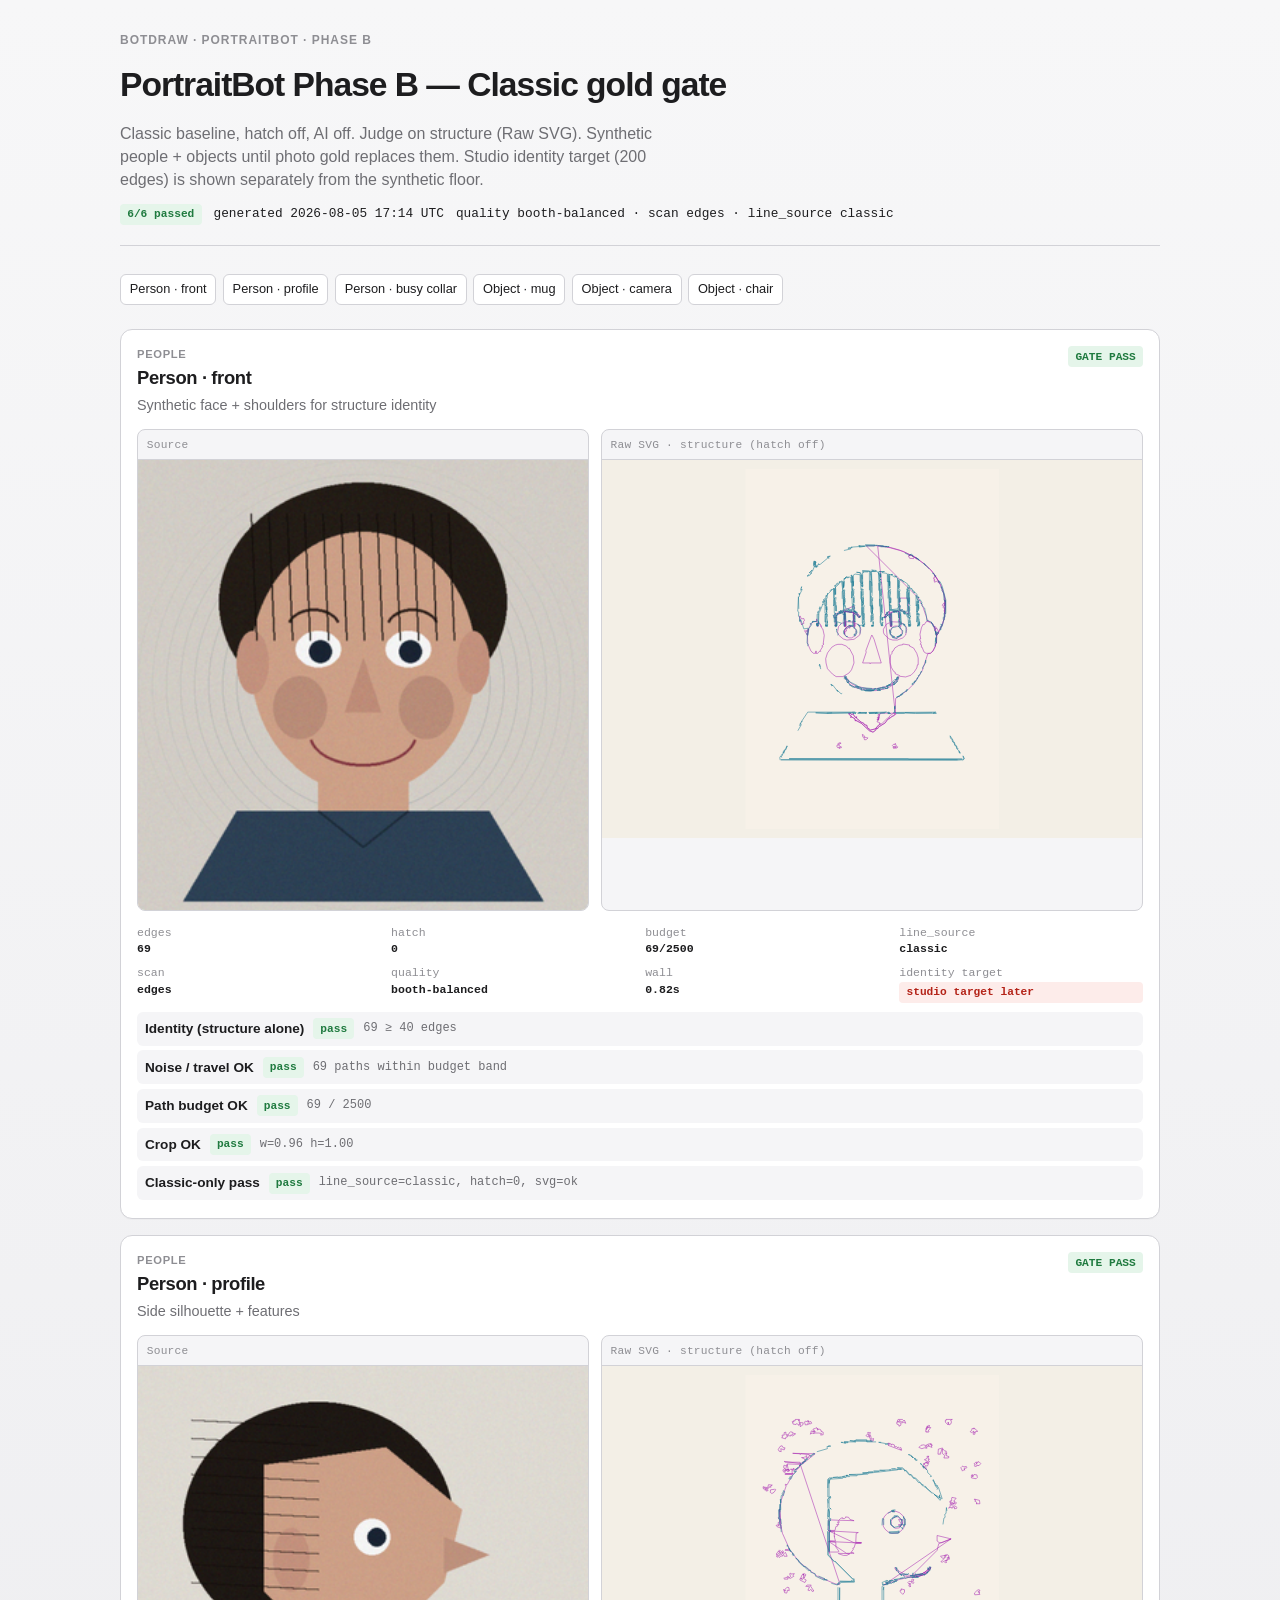
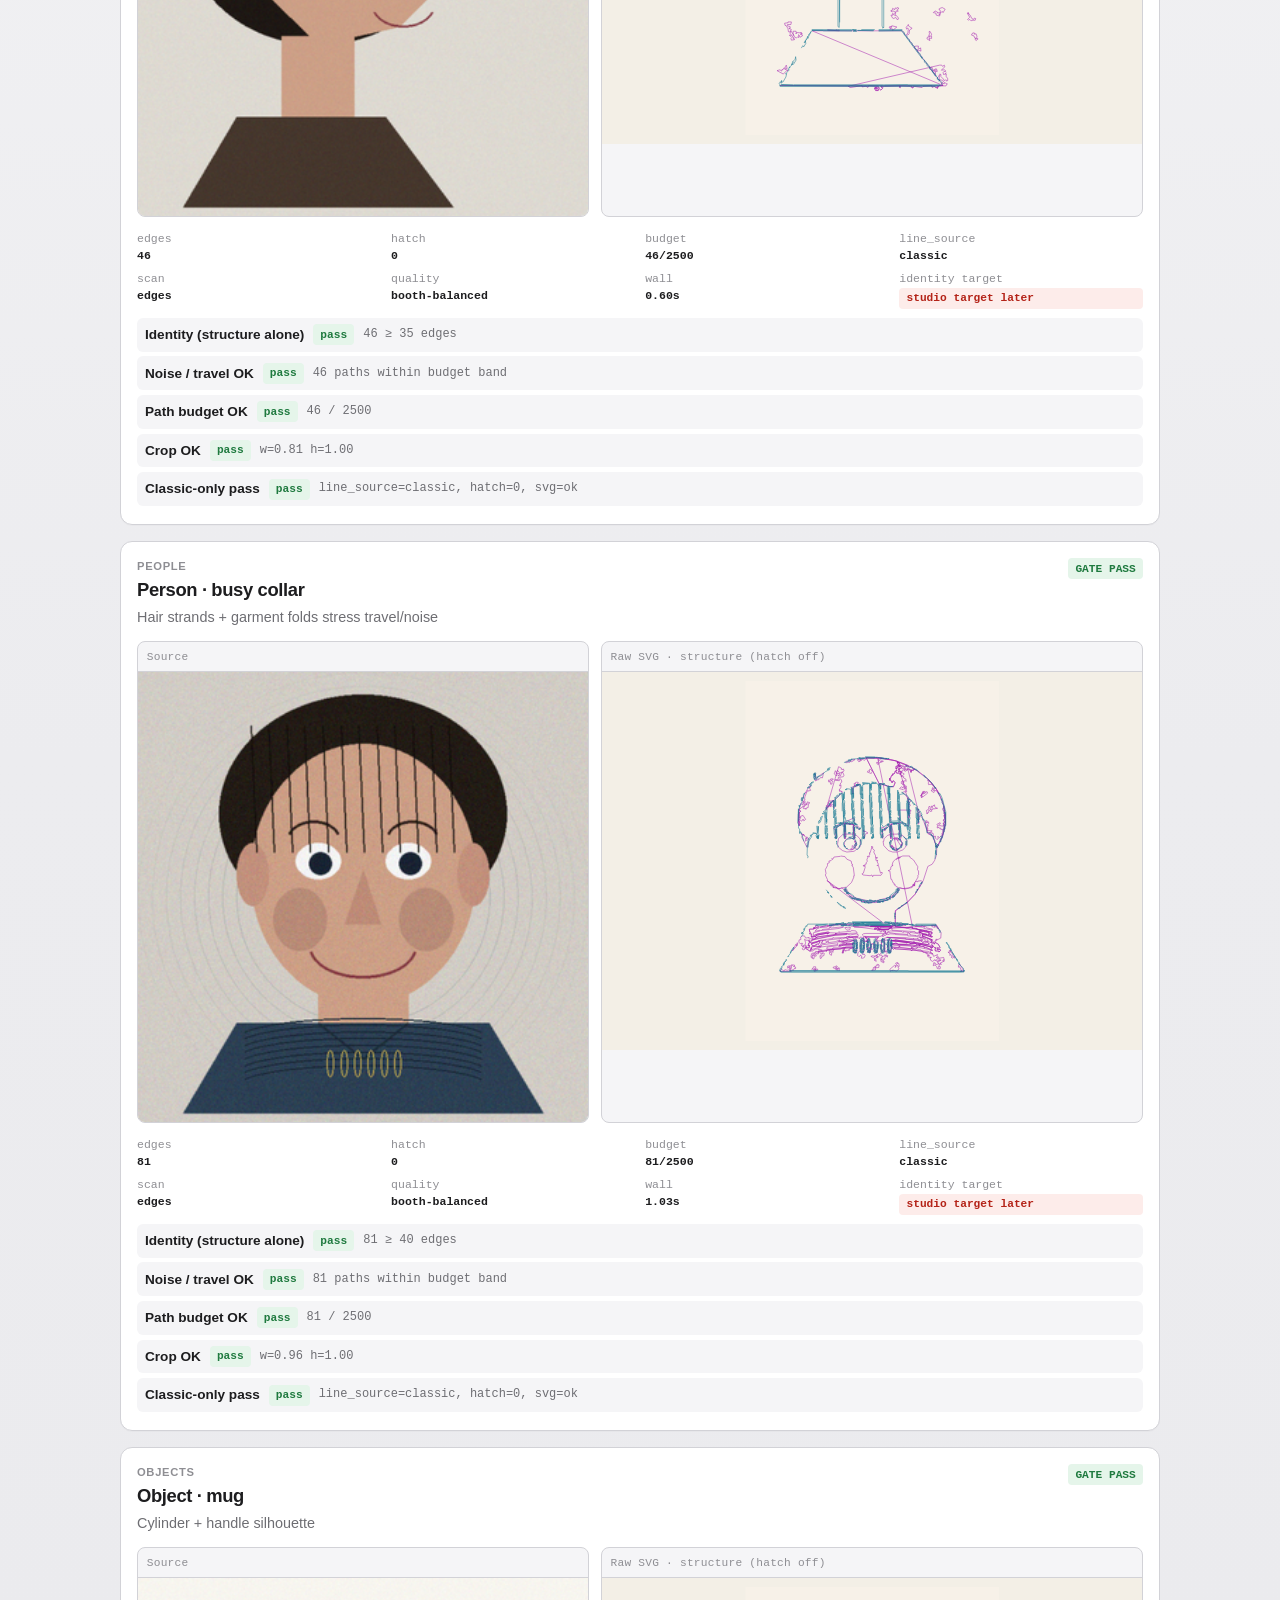
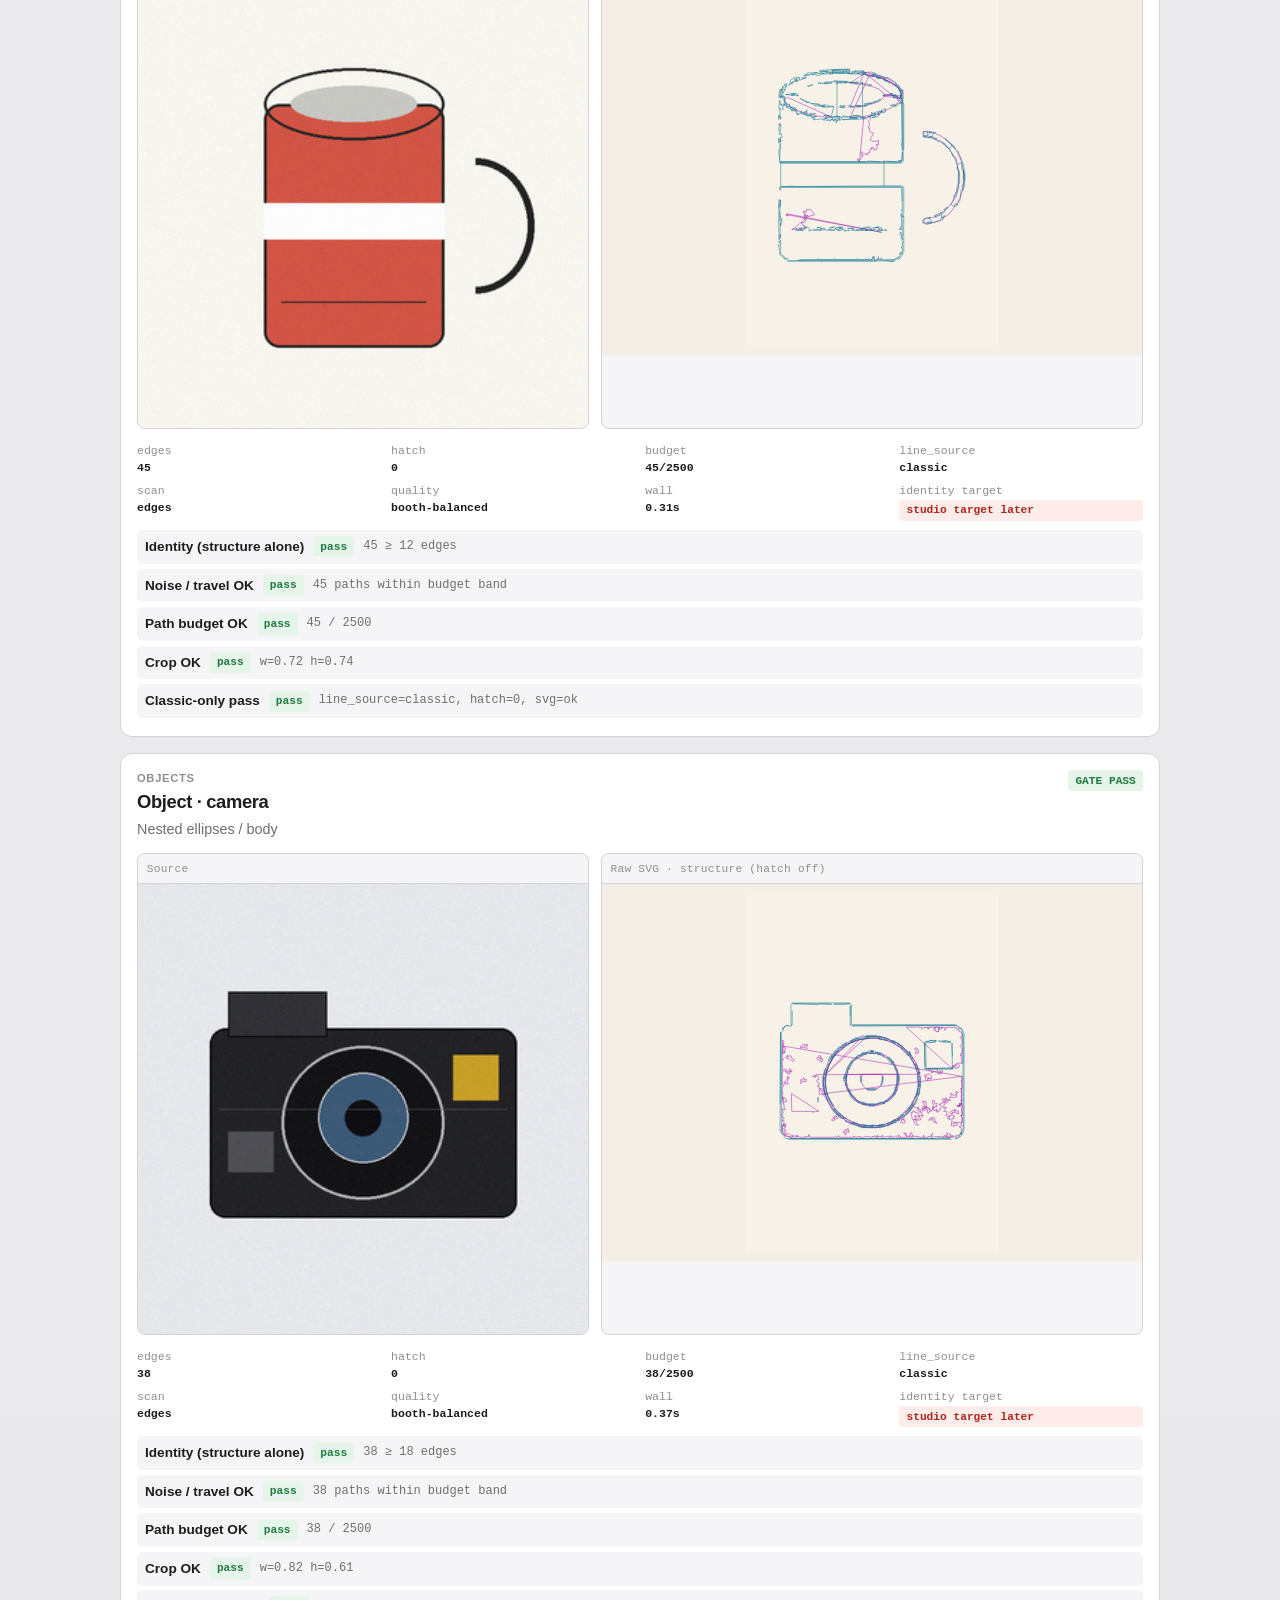
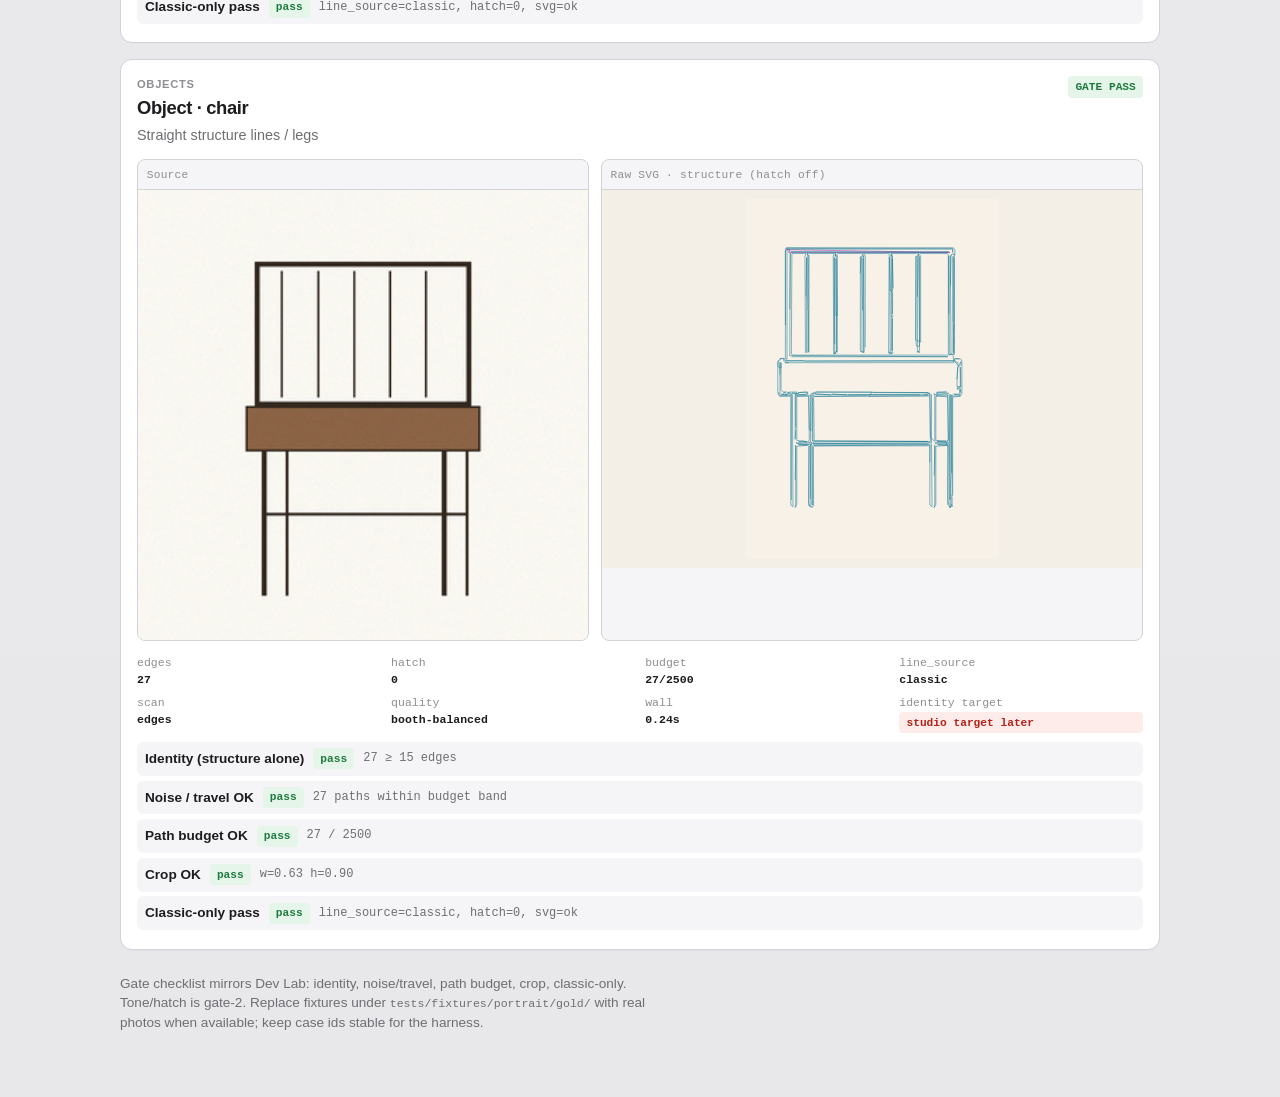
==== commit f408e3e8: "Equalize missing structure verticals between parallel H strokes Close band side gaps (e.g. mug white" ====
--- a/docs/wireframes/portraitbot-phase-b-gold.html
+++ b/docs/wireframes/portraitbot-phase-b-gold.html
@@ -133,7 +133,7 @@
       </p>
       <div class="summary">
         <span class="badge pass">6/6 passed</span>
-        <span>generated 2026-08-05 16:03 UTC</span>
+        <span>generated 2026-08-05 17:14 UTC</span>
         <span>quality booth-balanced · scan edges · line_source classic</span>
       </div>
     </header>
@@ -276,7 +276,7 @@
     <div><span>line_source</span><strong>classic</strong></div>
     <div><span>scan</span><strong>edges</strong></div>
     <div><span>quality</span><strong>booth-balanced</strong></div>
-    <div><span>wall</span><strong>0.79s</strong></div>
+    <div><span>wall</span><strong>0.82s</strong></div>
     <div><span>identity target</span><span class="badge fail">studio target later</span></div>
   </div>
   <ul class="checks"><li class="ok"><strong>Identity (structure alone)</strong> <span class="badge pass">pass</span> <span class='det'>69 ≥ 40 edges</span></li><li class="ok"><strong>Noise / travel OK</strong> <span class="badge pass">pass</span> <span class='det'>69 paths within budget band</span></li><li class="ok"><strong>Path budget OK</strong> <span class="badge pass">pass</span> <span class='det'>69 / 2500</span></li><li class="ok"><strong>Crop OK</strong> <span class="badge pass">pass</span> <span class='det'>w=0.96 h=1.00</span></li><li class="ok"><strong>Classic-only pass</strong> <span class="badge pass">pass</span> <span class='det'>line_source=classic, hatch=0, svg=ok</span></li></ul>
@@ -435,7 +435,7 @@
     <div><span>line_source</span><strong>classic</strong></div>
     <div><span>scan</span><strong>edges</strong></div>
     <div><span>quality</span><strong>booth-balanced</strong></div>
-    <div><span>wall</span><strong>0.59s</strong></div>
+    <div><span>wall</span><strong>0.60s</strong></div>
     <div><span>identity target</span><span class="badge fail">studio target later</span></div>
   </div>
   <ul class="checks"><li class="ok"><strong>Identity (structure alone)</strong> <span class="badge pass">pass</span> <span class='det'>46 ≥ 35 edges</span></li><li class="ok"><strong>Noise / travel OK</strong> <span class="badge pass">pass</span> <span class='det'>46 paths within budget band</span></li><li class="ok"><strong>Path budget OK</strong> <span class="badge pass">pass</span> <span class='det'>46 / 2500</span></li><li class="ok"><strong>Crop OK</strong> <span class="badge pass">pass</span> <span class='det'>w=0.81 h=1.00</span></li><li class="ok"><strong>Classic-only pass</strong> <span class="badge pass">pass</span> <span class='det'>line_source=classic, hatch=0, svg=ok</span></li></ul>
@@ -675,7 +675,7 @@
     <div><span>line_source</span><strong>classic</strong></div>
     <div><span>scan</span><strong>edges</strong></div>
     <div><span>quality</span><strong>booth-balanced</strong></div>
-    <div><span>wall</span><strong>1.02s</strong></div>
+    <div><span>wall</span><strong>1.03s</strong></div>
     <div><span>identity target</span><span class="badge fail">studio target later</span></div>
   </div>
   <ul class="checks"><li class="ok"><strong>Identity (structure alone)</strong> <span class="badge pass">pass</span> <span class='det'>81 ≥ 40 edges</span></li><li class="ok"><strong>Noise / travel OK</strong> <span class="badge pass">pass</span> <span class='det'>81 paths within budget band</span></li><li class="ok"><strong>Path budget OK</strong> <span class="badge pass">pass</span> <span class='det'>81 / 2500</span></li><li class="ok"><strong>Crop OK</strong> <span class="badge pass">pass</span> <span class='det'>w=0.96 h=1.00</span></li><li class="ok"><strong>Classic-only pass</strong> <span class="badge pass">pass</span> <span class='det'>line_source=classic, hatch=0, svg=ok</span></li></ul>
@@ -728,37 +728,37 @@
 <path d="M 40.055 69.102 L 46.453 69.937 L 44.782 69.939 L 45.060 69.105 L 47.009 68.827 L 42.835 69.105 L 42.834 68.548 L 37.825 67.991 L 43.112 68.268 L 43.111 68.823 L 47.007 70.215 L 51.459 69.658 L 47.285 69.380 L 48.676 69.381" data-edge="11"/>
 <path d="M 86.241 57.415 L 85.128 55.746 L 83.737 56.024 L 83.738 55.467 L 81.512 54.910 L 82.903 54.633 L 80.677 54.634 L 81.232 52.689 L 76.222 51.020 L 73.995 51.020 L 80.951 52.969 L 80.952 54.081 L 81.787 53.802 L 81.787 52.688 L 82.901 53.244 L 82.902 52.687 L 87.634 55.746" data-edge="12"/>
 <path d="M 119.077 95.812 L 119.911 95.533 L 114.625 90.803 L 115.460 90.526 L 118.799 94.422 L 120.747 92.754 L 122.694 94.703 L 121.581 93.869 L 121.582 92.758 L 120.191 92.481 L 120.191 91.648 L 116.296 88.308 L 119.914 91.924 L 120.470 92.199 L 120.471 91.640" data-edge="13"/>
-<path d="M 50.352 56.302 L 45.900 56.300 L 47.290 56.578 L 46.733 55.744 L 50.907 55.469 L 46.454 55.471 L 44.786 56.306 L 45.342 56.307 L 42.282 56.030 L 43.952 56.031" data-edge="14"/>
-<path d="M 79.012 101.935 L 70.942 101.657 L 78.732 101.937" data-edge="15"/>
+<path d="M 78.732 101.937 L 70.942 101.657 L 79.012 101.935 L 80.818 101.939 L 80.818 116.131" data-edge="14"/>
+<path d="M 50.352 56.302 L 45.900 56.300 L 47.290 56.578 L 46.733 55.744 L 50.907 55.469 L 46.454 55.471 L 44.786 56.306 L 45.342 56.307 L 42.282 56.030 L 43.952 56.031" data-edge="15"/>
 <path d="M 35.877 66.598 L 35.878 67.155 L 34.764 66.878 L 31.702 64.930 L 35.596 66.599 L 35.596 67.434 L 37.544 67.154 L 36.430 67.432" data-edge="16"/>
 <path d="M 91.528 139.786 L 91.249 135.055 L 91.249 139.507 L 90.137 140.899 L 90.972 140.066 L 90.973 140.623 L 89.581 141.457 L 91.530 141.178 L 91.529 143.127" data-edge="17"/>
 <path d="M 56.470 70.217 L 54.800 70.219 L 57.861 70.499 L 57.305 70.499 L 58.140 69.664 L 55.078 69.387 L 58.140 69.387" data-edge="18"/>
-<path d="M 71.770 57.418 L 73.716 57.139 L 67.038 56.026 L 68.429 56.026" data-edge="19"/>
-<path d="M 78.447 52.960 L 76.221 52.403 L 77.056 52.681 L 76.221 52.960 L 76.777 53.238 L 79.003 53.239 L 77.613 53.518" data-edge="20"/>
-<path d="M 63.141 69.663 L 60.081 69.384 L 62.864 69.662" data-edge="21"/>
-<path d="M 37.266 57.693 L 36.154 57.694 L 37.547 57.973 L 38.103 57.139 L 39.215 57.139 L 38.102 57.418" data-edge="22"/>
-<path d="M 76.225 159.816 L 30.590 159.816 L 30.590 159.260 L 30.034 159.817 L 24.470 159.817 L 83.739 159.816 L 79.289 158.982 L 79.289 157.869 L 78.733 158.981 L 77.620 158.979 L 77.621 157.309 L 77.064 158.979 L 75.115 159.258 L 81.514 159.259" data-edge="23"/>
+<path d="M 78.447 52.960 L 76.221 52.403 L 77.056 52.681 L 76.221 52.960 L 76.777 53.238 L 79.003 53.239 L 77.613 53.518" data-edge="19"/>
+<path d="M 63.141 69.663 L 60.081 69.384 L 62.864 69.662" data-edge="20"/>
+<path d="M 37.266 57.693 L 36.154 57.694 L 37.547 57.973 L 38.103 57.139 L 39.215 57.139 L 38.102 57.418" data-edge="21"/>
+<path d="M 76.225 159.816 L 30.590 159.816 L 30.590 159.260 L 30.034 159.817 L 24.470 159.817 L 83.739 159.816 L 79.289 158.982 L 79.289 157.869 L 78.733 158.981 L 77.620 158.979 L 77.621 157.309 L 77.064 158.979 L 75.115 159.258 L 81.514 159.259" data-edge="22"/>
+<path d="M 65.366 76.899 L 65.088 75.508 L 65.088 76.622 L 61.193 76.067 L 61.472 76.901 L 64.810 76.901 L 62.305 74.951 L 62.027 75.507 L 57.577 75.505 L 57.578 74.947 L 56.186 75.782 L 64.255 76.062 L 60.637 76.620 L 60.637 77.176 L 56.741 77.176 L 55.629 76.062 L 56.467 77.453 L 70.660 76.896 L 69.548 76.060 L 67.324 76.059 L 66.768 74.947 L 62.871 74.949 L 66.488 75.228 L 67.046 76.342 L 69.272 76.342 L 68.296 76.896 L 68.296 55.473 L 68.429 56.026 L 67.038 56.026 L 73.716 57.139 L 71.770 57.418" data-edge="23"/>
 <path d="M 71.774 158.145 L 72.052 158.980 L 69.826 158.981 L 69.825 158.426 L 69.266 158.984 L 65.370 158.984 L 65.370 158.428 L 64.814 158.984 L 52.015 158.982 L 52.016 158.425 L 51.460 158.981 L 42.556 158.981 L 42.555 158.426 L 41.998 158.983 L 31.144 159.260 L 72.326 159.260 L 73.718 158.980 L 74.274 157.310 L 75.386 157.310 L 74.274 157.866 L 74.274 158.423 L 75.387 157.866 L 75.110 158.700 L 72.607 159.256" data-edge="24"/>
 <path d="M 63.427 142.010 L 61.757 142.010 L 62.870 140.896 L 59.531 140.895 L 63.147 140.615 L 63.149 141.728 L 66.488 142.006 L 64.262 142.007 L 68.436 141.172 L 68.436 141.729 L 67.323 141.173 L 67.044 142.009 L 71.774 142.009 L 70.105 142.010 L 70.105 140.899 L 67.323 140.900 L 70.384 140.065 L 70.384 141.732 L 74.836 142.009 L 72.610 142.006 L 73.445 141.170 L 70.662 140.058 L 72.888 140.058 L 74.001 141.729 L 75.672 141.452 L 75.394 140.617 L 74.280 140.618 L 78.174 140.061 L 75.669 140.340 L 77.616 140.063 L 77.893 141.733 L 76.502 142.011 L 80.119 142.010 L 77.893 141.452 L 79.285 140.058 L 79.286 141.726 L 82.626 141.727 L 81.513 142.006" data-edge="25"/>
-<path d="M 48.677 75.230 L 45.616 74.952 L 48.955 74.950 L 50.068 75.784 L 46.729 75.784 L 47.287 76.898 L 45.618 76.899 L 47.566 76.622 L 49.792 78.012 L 45.061 77.454 L 45.061 76.896 L 39.496 77.454 L 40.609 76.621 L 38.661 76.343 L 41.444 75.508 L 38.382 75.787 L 38.384 75.230 L 35.601 75.230 L 35.602 74.673 L 31.707 73.559 L 32.542 72.168 L 32.542 73.837 L 34.212 73.281 L 34.211 74.394 L 35.323 74.393 L 35.599 73.000 L 33.929 72.999 L 35.318 72.720 L 35.875 71.607 L 35.876 74.946 L 38.658 74.946 L 38.936 74.111 L 40.884 73.833 L 37.268 74.111 L 38.103 73.833" data-edge="26"/>
+<path d="M 38.103 73.833 L 37.268 74.111 L 40.884 73.833 L 38.936 74.111 L 38.658 74.946 L 35.876 74.946 L 35.875 71.607 L 35.318 72.720 L 33.929 72.999 L 35.599 73.000 L 35.323 74.393 L 34.211 74.394 L 34.212 73.281 L 32.542 73.837 L 32.542 72.168 L 31.707 73.559 L 35.602 74.673 L 35.601 75.230 L 38.384 75.230 L 38.382 75.787 L 41.444 75.508 L 38.661 76.343 L 40.609 76.621 L 39.496 77.454 L 45.061 76.896 L 45.061 77.454 L 49.792 78.012 L 47.566 76.622 L 45.618 76.899 L 47.287 76.898 L 46.729 75.784 L 50.068 75.784 L 48.955 74.950 L 45.616 74.952 L 48.677 75.230 L 50.068 75.784 L 51.459 69.658" data-edge="26"/>
 <path d="M 25.862 68.550 L 25.028 68.272 L 26.417 69.663 L 24.190 69.941 L 24.190 67.713 L 23.076 67.156 L 23.076 63.818 L 21.408 64.377 L 21.408 63.265 L 20.852 63.266 L 20.853 59.370 L 20.018 63.543 L 21.129 63.541 L 21.130 64.096 L 20.297 64.374 L 20.298 63.817 L 20.018 64.653 L 22.799 64.654 L 22.242 65.767 L 22.798 65.767 L 22.798 67.437 L 23.911 67.994 L 23.076 68.829 L 22.519 67.716 L 22.240 68.550 L 22.797 68.550 L 21.684 69.106 L 23.909 69.105 L 23.908 70.218 L 25.023 70.219 L 25.023 70.775 L 27.527 69.939 L 26.135 70.773 L 26.970 71.329 L 26.412 71.328 L 28.916 71.328 L 27.248 70.770 L 28.639 70.492 L 30.309 71.884 L 29.474 71.051 L 29.753 72.165 L 26.692 71.886 L 30.310 72.721 L 29.476 73.556 L 31.423 74.112 L 30.032 74.391 L 30.868 74.392" data-edge="27"/>
 <path d="M 121.026 98.599 L 120.191 96.650 L 121.303 98.877 L 122.694 99.434 L 123.807 103.888 L 126.033 102.220 L 126.310 106.115 L 127.978 109.453 L 127.977 112.791 L 127.141 111.678 L 127.141 106.669 L 127.141 115.016 L 126.307 115.573 L 126.865 118.635 L 127.701 116.132 L 127.145 115.855 L 127.702 115.854 L 127.980 108.340 L 126.868 102.496 L 123.809 95.541" data-edge="28"/>
-<path d="M 69.272 76.342 L 67.046 76.342 L 66.488 75.228 L 62.871 74.949 L 66.768 74.947 L 67.324 76.059 L 69.548 76.060 L 70.660 76.896 L 56.467 77.453 L 55.629 76.062 L 56.741 77.176 L 60.637 77.176 L 60.637 76.620 L 64.255 76.062 L 56.186 75.782 L 57.578 74.947 L 57.577 75.505 L 62.027 75.507 L 62.305 74.951 L 64.810 76.901 L 61.472 76.901 L 61.193 76.067 L 65.088 76.622 L 65.088 75.508 L 65.366 76.899" data-edge="29"/>
-<path d="M 108.226 137.561 L 105.721 137.282 L 108.783 136.724 L 106.836 134.776 L 108.227 134.496 L 106.001 134.495 L 103.495 135.885 L 103.494 137.554 L 104.327 137.275 L 105.994 138.387 L 113.506 136.439 L 115.176 135.604 L 115.454 134.214 L 116.568 133.658 L 115.734 133.380 L 114.900 134.771 L 114.067 134.493 L 114.625 134.494 L 114.069 131.991 L 114.904 131.157 L 110.173 133.384 L 111.009 133.663 L 110.454 134.220 L 111.566 134.220 L 111.565 133.664 L 113.790 133.106 L 115.738 131.714 L 116.572 130.323 L 115.737 130.044 L 118.241 128.652 L 117.405 128.374 L 116.293 129.485" data-edge="30"/>
-<path d="M 20.291 129.491 L 20.569 124.204 L 20.293 127.820 L 19.458 128.655 L 19.735 123.924 L 19.456 129.769 L 20.292 130.324 L 19.457 130.323 L 19.457 143.122 L 20.291 143.678 L 20.291 137.279 L 20.569 139.226 L 21.403 136.443 L 19.455 136.165 L 20.013 135.608 L 21.126 136.165 L 21.406 135.330 L 20.016 135.051 L 20.018 131.155 L 20.298 134.773 L 20.854 135.051" data-edge="31"/>
-<path d="M 122.139 122.255 L 121.304 122.534 L 123.252 119.194 L 123.531 115.855 L 124.922 114.463 L 124.920 107.784 L 123.528 106.112 L 123.527 104.440 L 124.360 106.943 L 124.082 115.012 L 124.638 116.403 L 122.969 121.968 L 119.908 126.977 L 122.134 128.090 L 121.577 128.090 L 122.690 126.144 L 123.248 127.536 L 125.197 124.198 L 125.754 118.356" data-edge="32"/>
+<path d="M 108.226 137.561 L 105.721 137.282 L 108.783 136.724 L 106.836 134.776 L 108.227 134.496 L 106.001 134.495 L 103.495 135.885 L 103.494 137.554 L 104.327 137.275 L 105.994 138.387 L 113.506 136.439 L 115.176 135.604 L 115.454 134.214 L 116.568 133.658 L 115.734 133.380 L 114.900 134.771 L 114.067 134.493 L 114.625 134.494 L 114.069 131.991 L 114.904 131.157 L 110.173 133.384 L 111.009 133.663 L 110.454 134.220 L 111.566 134.220 L 111.565 133.664 L 113.790 133.106 L 115.738 131.714 L 116.572 130.323 L 115.737 130.044 L 118.241 128.652 L 117.405 128.374 L 116.293 129.485" data-edge="29"/>
+<path d="M 20.291 129.491 L 20.569 124.204 L 20.293 127.820 L 19.458 128.655 L 19.735 123.924 L 19.456 129.769 L 20.292 130.324 L 19.457 130.323 L 19.457 143.122 L 20.291 143.678 L 20.291 137.279 L 20.569 139.226 L 21.403 136.443 L 19.455 136.165 L 20.013 135.608 L 21.126 136.165 L 21.406 135.330 L 20.016 135.051 L 20.018 131.155 L 20.298 134.773 L 20.854 135.051" data-edge="30"/>
+<path d="M 122.139 122.255 L 121.304 122.534 L 123.252 119.194 L 123.531 115.855 L 124.922 114.463 L 124.920 107.784 L 123.528 106.112 L 123.527 104.440 L 124.360 106.943 L 124.082 115.012 L 124.638 116.403 L 122.969 121.968 L 119.908 126.977 L 122.134 128.090 L 121.577 128.090 L 122.690 126.144 L 123.248 127.536 L 125.197 124.198 L 125.754 118.356" data-edge="31"/>
+<path d="M 52.847 79.121 L 53.402 79.121 L 52.846 78.566 L 53.960 78.009 L 53.682 77.450 L 53.683 78.005 L 50.902 78.007 L 53.128 77.174 L 49.512 77.452 L 50.904 77.174 L 50.903 75.504 L 51.739 76.339 L 55.079 76.338 L 54.801 75.502 L 51.463 75.501 L 55.359 75.500 L 54.525 77.447 L 55.639 77.447 L 54.525 77.725 L 53.403 76.062 L 53.403 54.915" data-edge="32"/>
 <path d="M 81.510 71.332 L 80.677 71.053 L 81.790 71.053 L 81.790 72.723 L 80.956 73.282 L 79.286 73.282 L 79.286 72.169 L 80.121 71.610 L 80.121 72.444 L 77.894 72.442 L 79.005 72.440 L 78.728 73.833 L 77.616 73.834 L 76.503 72.721 L 77.615 72.722 L 77.615 74.392 L 76.782 74.669 L 78.452 74.111 L 76.783 75.779 L 73.723 76.057 L 75.393 76.057 L 75.949 75.221 L 72.889 74.944 L 75.672 74.944 L 75.671 73.831 L 74.836 73.553 L 75.671 73.276 L 76.229 74.390 L 73.167 73.278 L 74.001 73.557 L 73.166 75.506 L 71.218 75.785 L 72.888 75.507" data-edge="33"/>
 <path d="M 43.672 140.062 L 41.726 140.341 L 43.395 140.341 L 43.951 141.731 L 41.168 141.172 L 41.168 141.727 L 38.941 141.727 L 44.227 142.006 L 44.504 140.615 L 43.947 140.614 L 45.060 141.727 L 46.173 141.728 L 45.060 140.616 L 46.173 140.616 L 46.729 141.727 L 49.511 142.005 L 51.738 142.005 L 52.575 141.171 L 51.463 141.727 L 48.402 141.448 L 49.237 140.614 L 52.019 140.057 L 49.794 140.057 L 49.516 140.614" data-edge="34"/>
-<path d="M 52.847 79.121 L 53.402 79.121 L 52.846 78.566 L 53.960 78.009 L 53.682 77.450 L 53.683 78.005 L 50.902 78.007 L 53.128 77.174 L 49.512 77.452 L 50.904 77.174 L 50.903 75.504 L 51.739 76.339 L 55.079 76.338 L 54.801 75.502 L 51.463 75.501 L 55.359 75.500 L 54.525 77.447 L 55.639 77.447 L 54.525 77.725" data-edge="35"/>
-<path d="M 22.795 57.417 L 23.074 56.584 L 24.189 56.586 L 23.076 57.143 L 24.191 57.422 L 24.191 57.978 L 22.801 58.254 L 23.634 58.530 L 23.357 59.641 L 22.524 59.919 L 23.082 59.918 L 22.523 61.032 L 21.410 61.310 L 22.245 61.588 L 21.410 61.865 L 22.245 63.813 L 19.463 64.090 L 20.020 59.917 L 21.968 59.917 L 21.968 57.690 L 21.134 60.751 L 21.969 60.473" data-edge="36"/>
-<path d="M 20.578 83.298 L 20.576 79.959 L 20.297 80.795 L 19.739 79.404 L 19.459 84.134 L 20.292 83.855 L 20.292 85.525 L 19.458 85.802 L 20.849 85.521 L 21.407 87.467 L 20.016 88.022 L 20.572 88.023 L 20.571 90.528 L 20.293 88.581 L 20.295 90.251 L 19.462 90.529 L 19.462 88.303 L 19.462 90.805" data-edge="37"/>
-<path d="M 22.243 71.332 L 21.686 71.332 L 21.963 69.939 L 20.293 68.547 L 21.405 68.546 L 20.292 67.990 L 20.014 66.041 L 19.458 70.772 L 20.850 71.329 L 20.015 71.053 L 20.294 74.393 L 19.459 74.670 L 20.015 74.668 L 20.573 77.172 L 20.575 75.503 L 19.464 76.616 L 19.464 74.946 L 19.463 77.450" data-edge="38"/>
-<path d="M 36.987 142.281 L 38.379 142.002 L 37.267 142.002 L 37.823 141.446 L 36.152 140.057 L 33.926 140.060 L 35.874 140.337 L 33.650 141.727 L 29.756 141.727 L 29.756 140.615 L 28.922 141.449 L 29.479 142.006 L 33.375 142.007 L 31.427 140.895 L 33.374 140.617 L 31.148 140.617" data-edge="39"/>
-<path d="M 56.465 140.338 L 53.962 140.060 L 56.745 140.059 L 56.745 141.729 L 55.354 142.009 L 53.686 142.010 L 52.293 140.619 L 53.406 140.620 L 53.406 140.064 L 53.963 141.732 L 55.075 141.732 L 55.632 140.897 L 54.520 140.896 L 56.191 140.895 L 58.418 142.007 L 57.583 142.285 L 60.644 142.007 L 60.087 142.284" data-edge="40"/>
-<path d="M 19.458 150.633 L 19.458 150.076 L 19.736 153.693 L 20.570 153.415 L 20.571 147.851 L 19.737 149.244 L 19.459 147.296 L 20.294 147.019 L 19.460 143.958 L 19.460 146.740 L 20.573 145.905 L 20.573 144.235 L 20.296 145.904" data-edge="41"/>
-<path d="M 25.584 62.699 L 23.358 62.699 L 25.862 62.978 L 26.418 62.144 L 29.756 62.145 L 26.694 62.423 L 28.921 62.981 L 26.417 63.262 L 29.478 62.984 L 30.592 63.541 L 30.314 62.706 L 30.036 63.540 L 30.870 63.261" data-edge="42"/>
-<path d="M 86.243 158.984 L 82.070 159.263 L 86.522 159.262 L 89.306 157.314 L 88.470 158.704 L 87.356 158.704 L 87.079 159.819 L 84.019 160.099 L 86.522 160.100" data-edge="43"/>
-<path d="M 21.694 157.582 L 20.024 155.913 L 20.302 153.968 L 20.301 155.638 L 22.527 157.307 L 22.249 158.141 L 23.083 157.865 L 22.804 158.701 L 24.752 158.424 L 23.638 158.703" data-edge="44"/>
+<path d="M 22.795 57.417 L 23.074 56.584 L 24.189 56.586 L 23.076 57.143 L 24.191 57.422 L 24.191 57.978 L 22.801 58.254 L 23.634 58.530 L 23.357 59.641 L 22.524 59.919 L 23.082 59.918 L 22.523 61.032 L 21.410 61.310 L 22.245 61.588 L 21.410 61.865 L 22.245 63.813 L 19.463 64.090 L 20.020 59.917 L 21.968 59.917 L 21.968 57.690 L 21.134 60.751 L 21.969 60.473" data-edge="35"/>
+<path d="M 20.578 83.298 L 20.576 79.959 L 20.297 80.795 L 19.739 79.404 L 19.459 84.134 L 20.292 83.855 L 20.292 85.525 L 19.458 85.802 L 20.849 85.521 L 21.407 87.467 L 20.016 88.022 L 20.572 88.023 L 20.571 90.528 L 20.293 88.581 L 20.295 90.251 L 19.462 90.529 L 19.462 88.303 L 19.462 90.805" data-edge="36"/>
+<path d="M 22.243 71.332 L 21.686 71.332 L 21.963 69.939 L 20.293 68.547 L 21.405 68.546 L 20.292 67.990 L 20.014 66.041 L 19.458 70.772 L 20.850 71.329 L 20.015 71.053 L 20.294 74.393 L 19.459 74.670 L 20.015 74.668 L 20.573 77.172 L 20.575 75.503 L 19.464 76.616 L 19.464 74.946 L 19.463 77.450" data-edge="37"/>
+<path d="M 36.987 142.281 L 38.379 142.002 L 37.267 142.002 L 37.823 141.446 L 36.152 140.057 L 33.926 140.060 L 35.874 140.337 L 33.650 141.727 L 29.756 141.727 L 29.756 140.615 L 28.922 141.449 L 29.479 142.006 L 33.375 142.007 L 31.427 140.895 L 33.374 140.617 L 31.148 140.617" data-edge="38"/>
+<path d="M 56.465 140.338 L 53.962 140.060 L 56.745 140.059 L 56.745 141.729 L 55.354 142.009 L 53.686 142.010 L 52.293 140.619 L 53.406 140.620 L 53.406 140.064 L 53.963 141.732 L 55.075 141.732 L 55.632 140.897 L 54.520 140.896 L 56.191 140.895 L 58.418 142.007 L 57.583 142.285 L 60.644 142.007 L 60.087 142.284" data-edge="39"/>
+<path d="M 19.458 150.633 L 19.458 150.076 L 19.736 153.693 L 20.570 153.415 L 20.571 147.851 L 19.737 149.244 L 19.459 147.296 L 20.294 147.019 L 19.460 143.958 L 19.460 146.740 L 20.573 145.905 L 20.573 144.235 L 20.296 145.904" data-edge="40"/>
+<path d="M 25.584 62.699 L 23.358 62.699 L 25.862 62.978 L 26.418 62.144 L 29.756 62.145 L 26.694 62.423 L 28.921 62.981 L 26.417 63.262 L 29.478 62.984 L 30.592 63.541 L 30.314 62.706 L 30.036 63.540 L 30.870 63.261" data-edge="41"/>
+<path d="M 86.243 158.984 L 82.070 159.263 L 86.522 159.262 L 89.306 157.314 L 88.470 158.704 L 87.356 158.704 L 87.079 159.819 L 84.019 160.099 L 86.522 160.100" data-edge="42"/>
+<path d="M 21.694 157.582 L 20.024 155.913 L 20.302 153.968 L 20.301 155.638 L 22.527 157.307 L 22.249 158.141 L 23.083 157.865 L 22.804 158.701 L 24.752 158.424 L 23.638 158.703" data-edge="43"/>
+<path d="M 20.571 101.939 L 20.577 116.408" data-edge="44"/>
 </g>
 </svg></div>
     </figure>
@@ -770,7 +770,7 @@
     <div><span>line_source</span><strong>classic</strong></div>
     <div><span>scan</span><strong>edges</strong></div>
     <div><span>quality</span><strong>booth-balanced</strong></div>
-    <div><span>wall</span><strong>0.30s</strong></div>
+    <div><span>wall</span><strong>0.31s</strong></div>
     <div><span>identity target</span><span class="badge fail">studio target later</span></div>
   </div>
   <ul class="checks"><li class="ok"><strong>Identity (structure alone)</strong> <span class="badge pass">pass</span> <span class='det'>45 ≥ 12 edges</span></li><li class="ok"><strong>Noise / travel OK</strong> <span class="badge pass">pass</span> <span class='det'>45 paths within budget band</span></li><li class="ok"><strong>Path budget OK</strong> <span class="badge pass">pass</span> <span class='det'>45 / 2500</span></li><li class="ok"><strong>Crop OK</strong> <span class="badge pass">pass</span> <span class='det'>w=0.72 h=0.74</span></li><li class="ok"><strong>Classic-only pass</strong> <span class="badge pass">pass</span> <span class='det'>line_source=classic, hatch=0, svg=ok</span></li></ul>
@@ -886,7 +886,7 @@
     <div><span>line_source</span><strong>classic</strong></div>
     <div><span>scan</span><strong>edges</strong></div>
     <div><span>quality</span><strong>booth-balanced</strong></div>
-    <div><span>wall</span><strong>0.36s</strong></div>
+    <div><span>wall</span><strong>0.37s</strong></div>
     <div><span>identity target</span><span class="badge fail">studio target later</span></div>
   </div>
   <ul class="checks"><li class="ok"><strong>Identity (structure alone)</strong> <span class="badge pass">pass</span> <span class='det'>38 ≥ 18 edges</span></li><li class="ok"><strong>Noise / travel OK</strong> <span class="badge pass">pass</span> <span class='det'>38 paths within budget band</span></li><li class="ok"><strong>Path budget OK</strong> <span class="badge pass">pass</span> <span class='det'>38 / 2500</span></li><li class="ok"><strong>Crop OK</strong> <span class="badge pass">pass</span> <span class='det'>w=0.82 h=0.61</span></li><li class="ok"><strong>Classic-only pass</strong> <span class="badge pass">pass</span> <span class='det'>line_source=classic, hatch=0, svg=ok</span></li></ul>
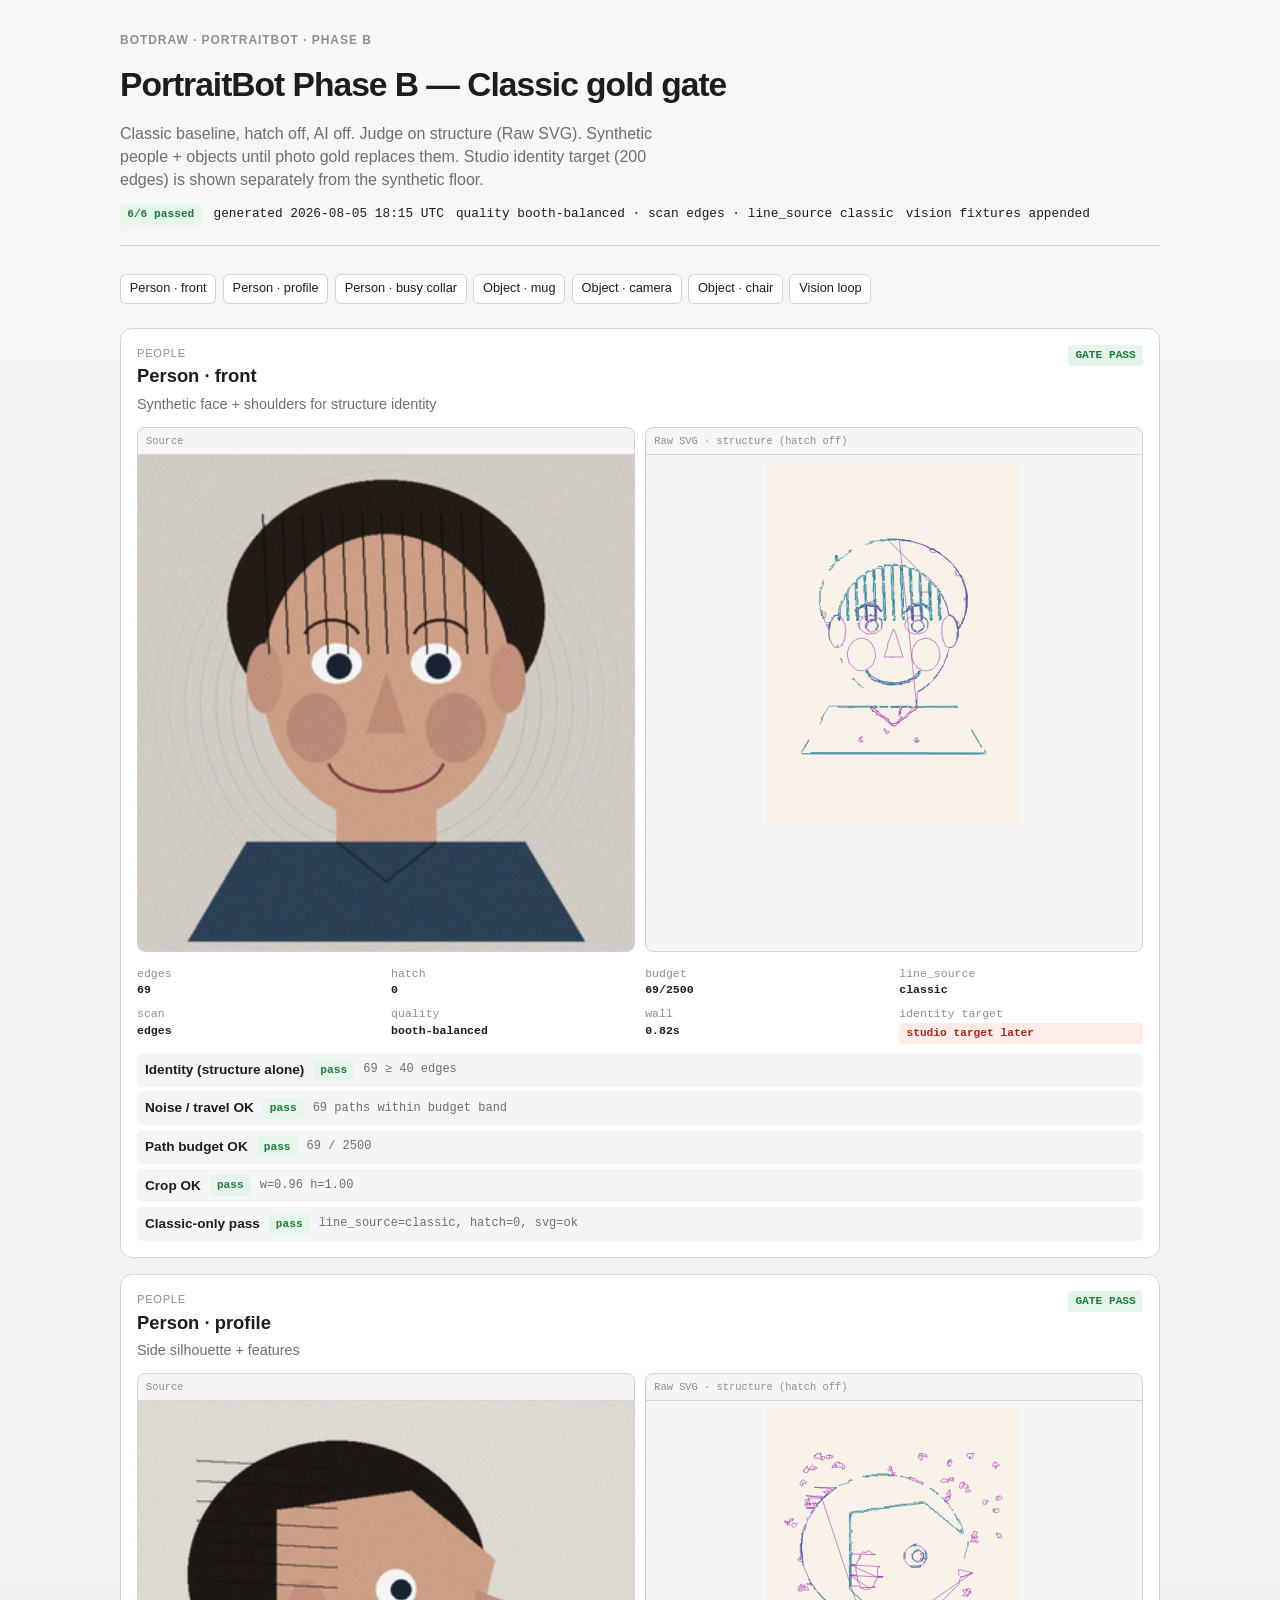
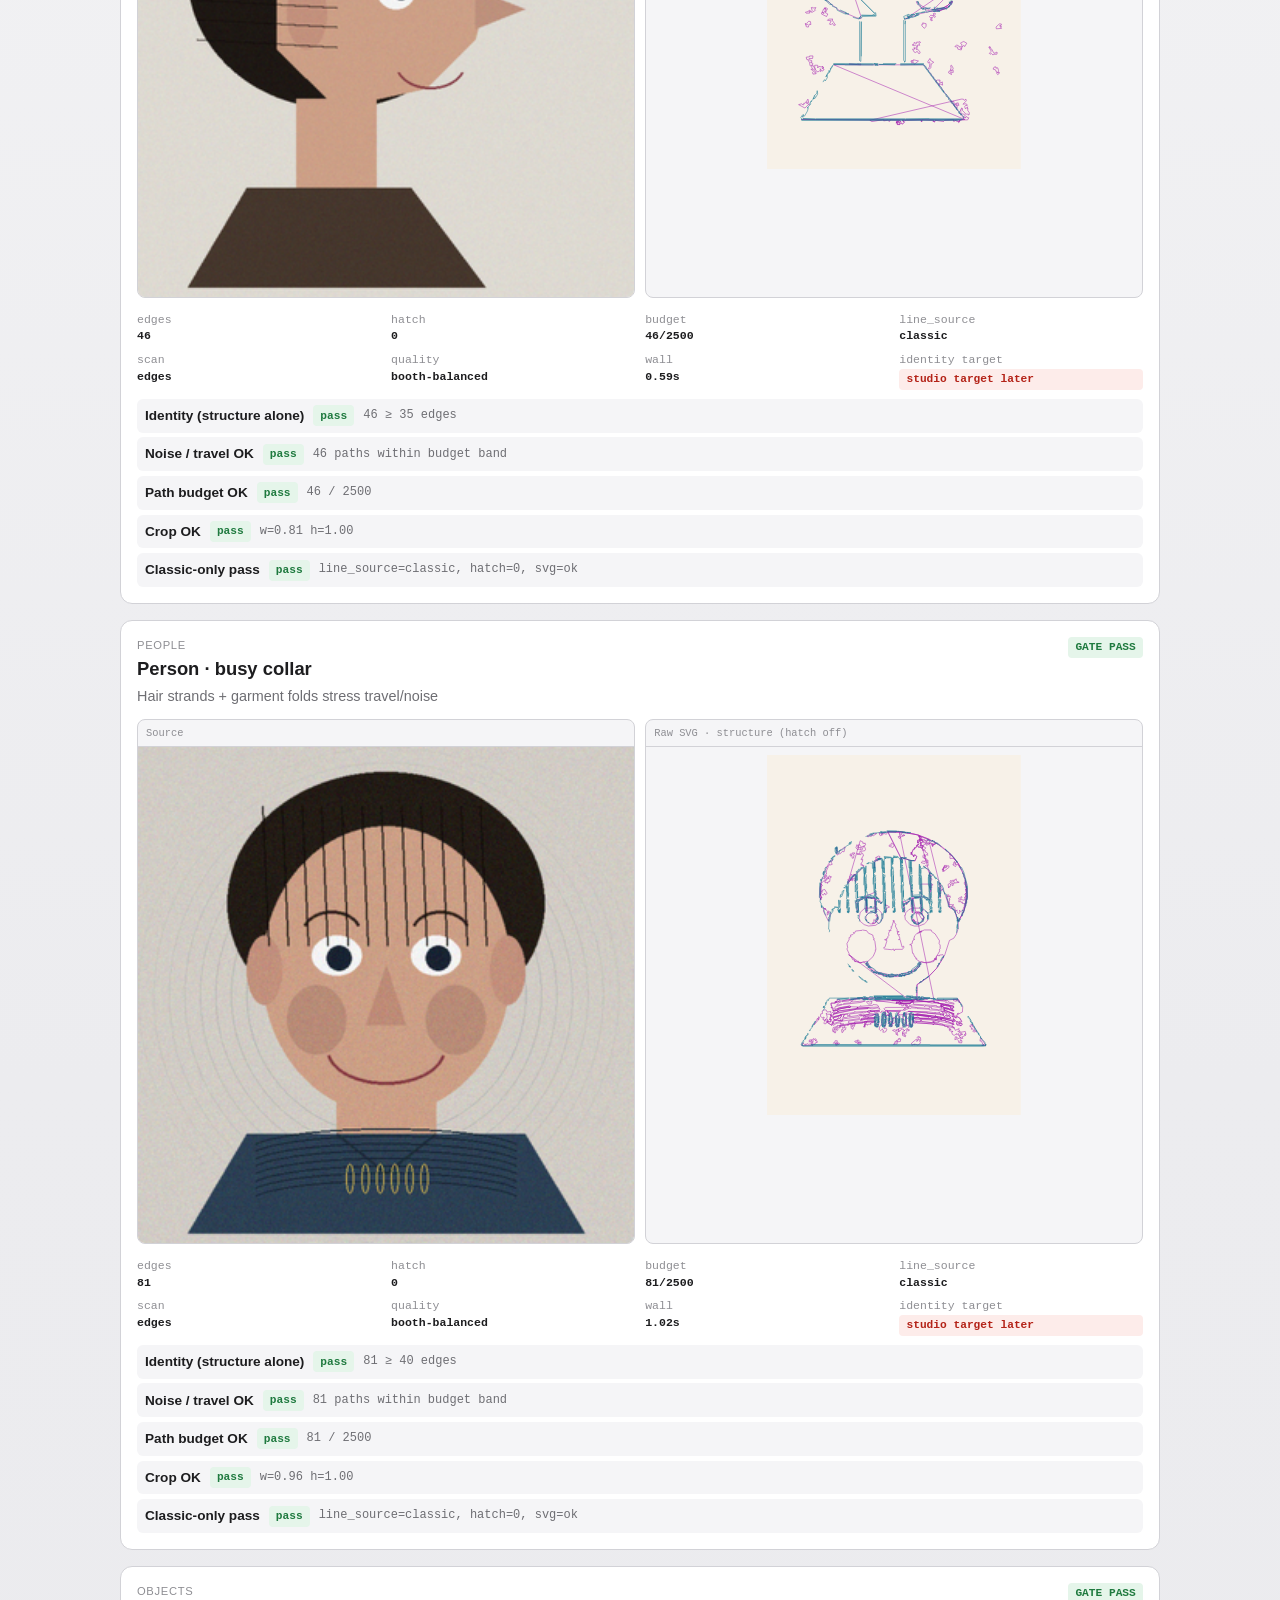
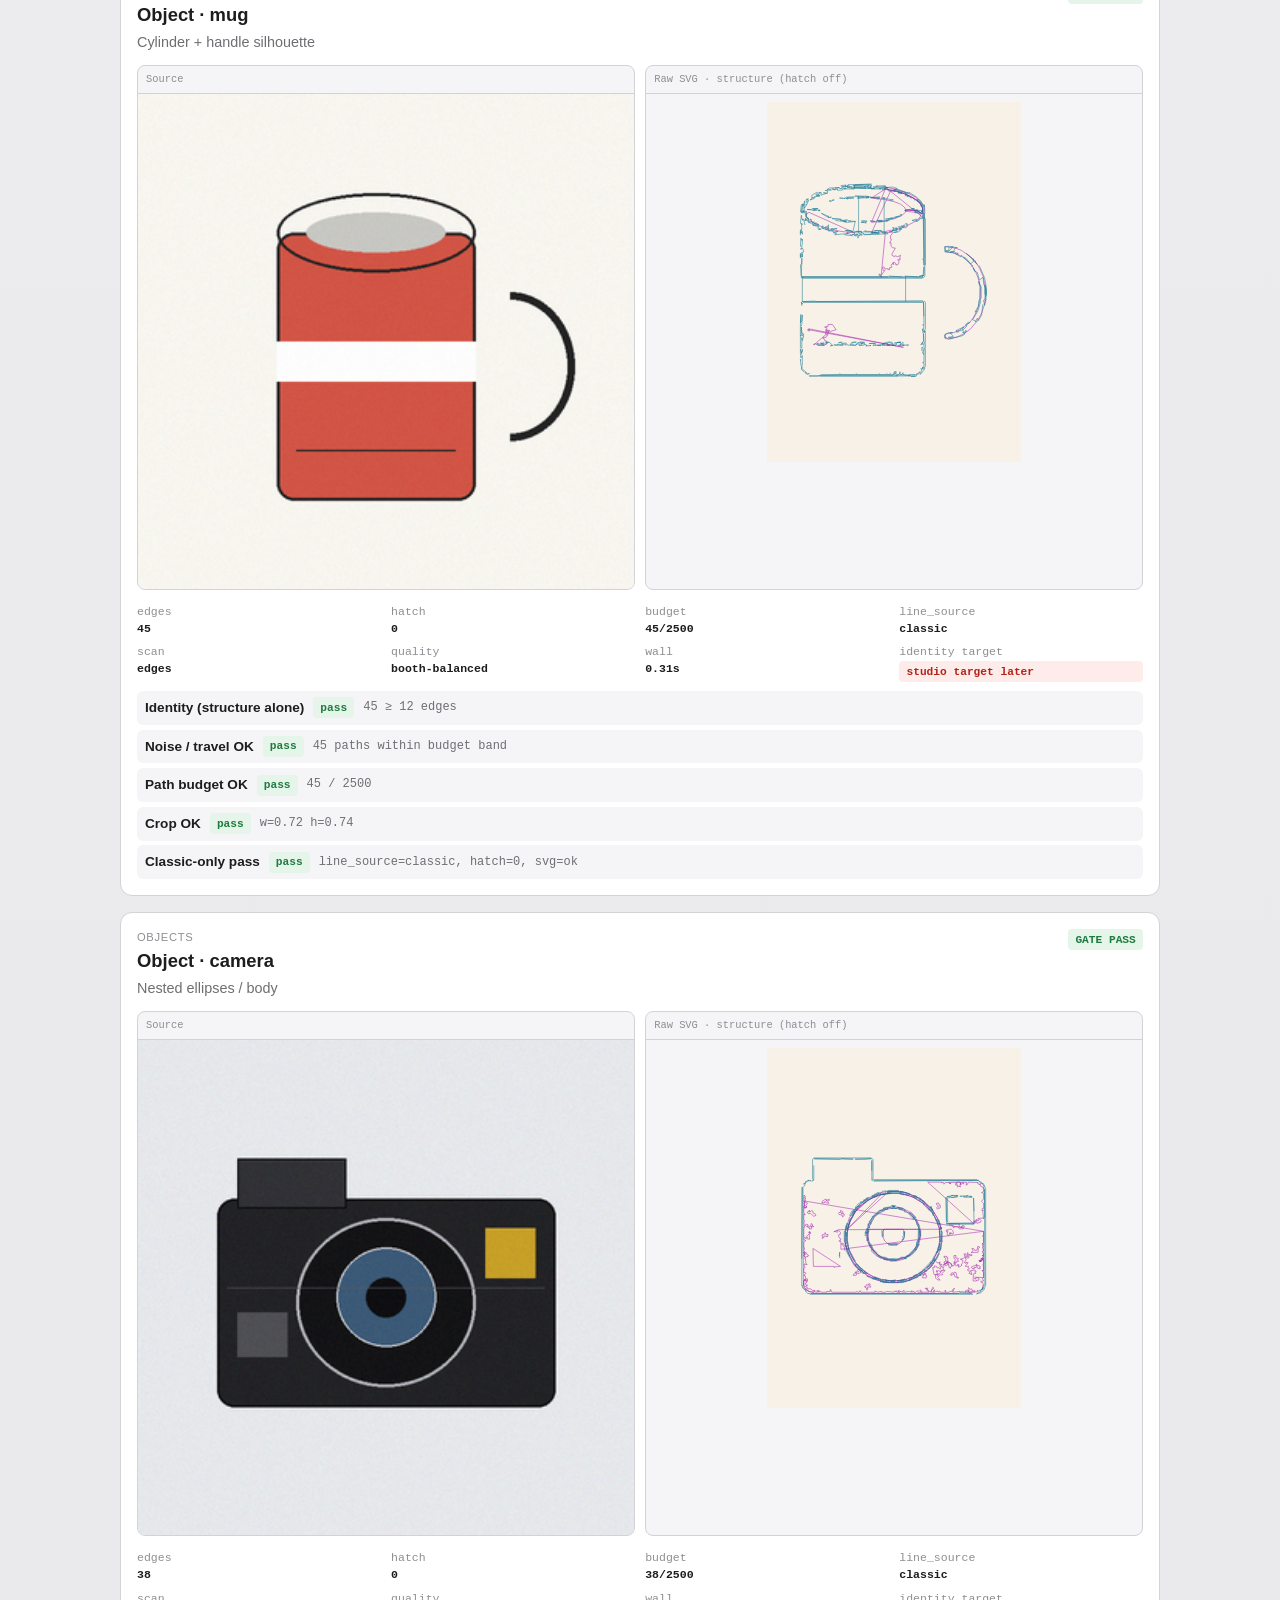
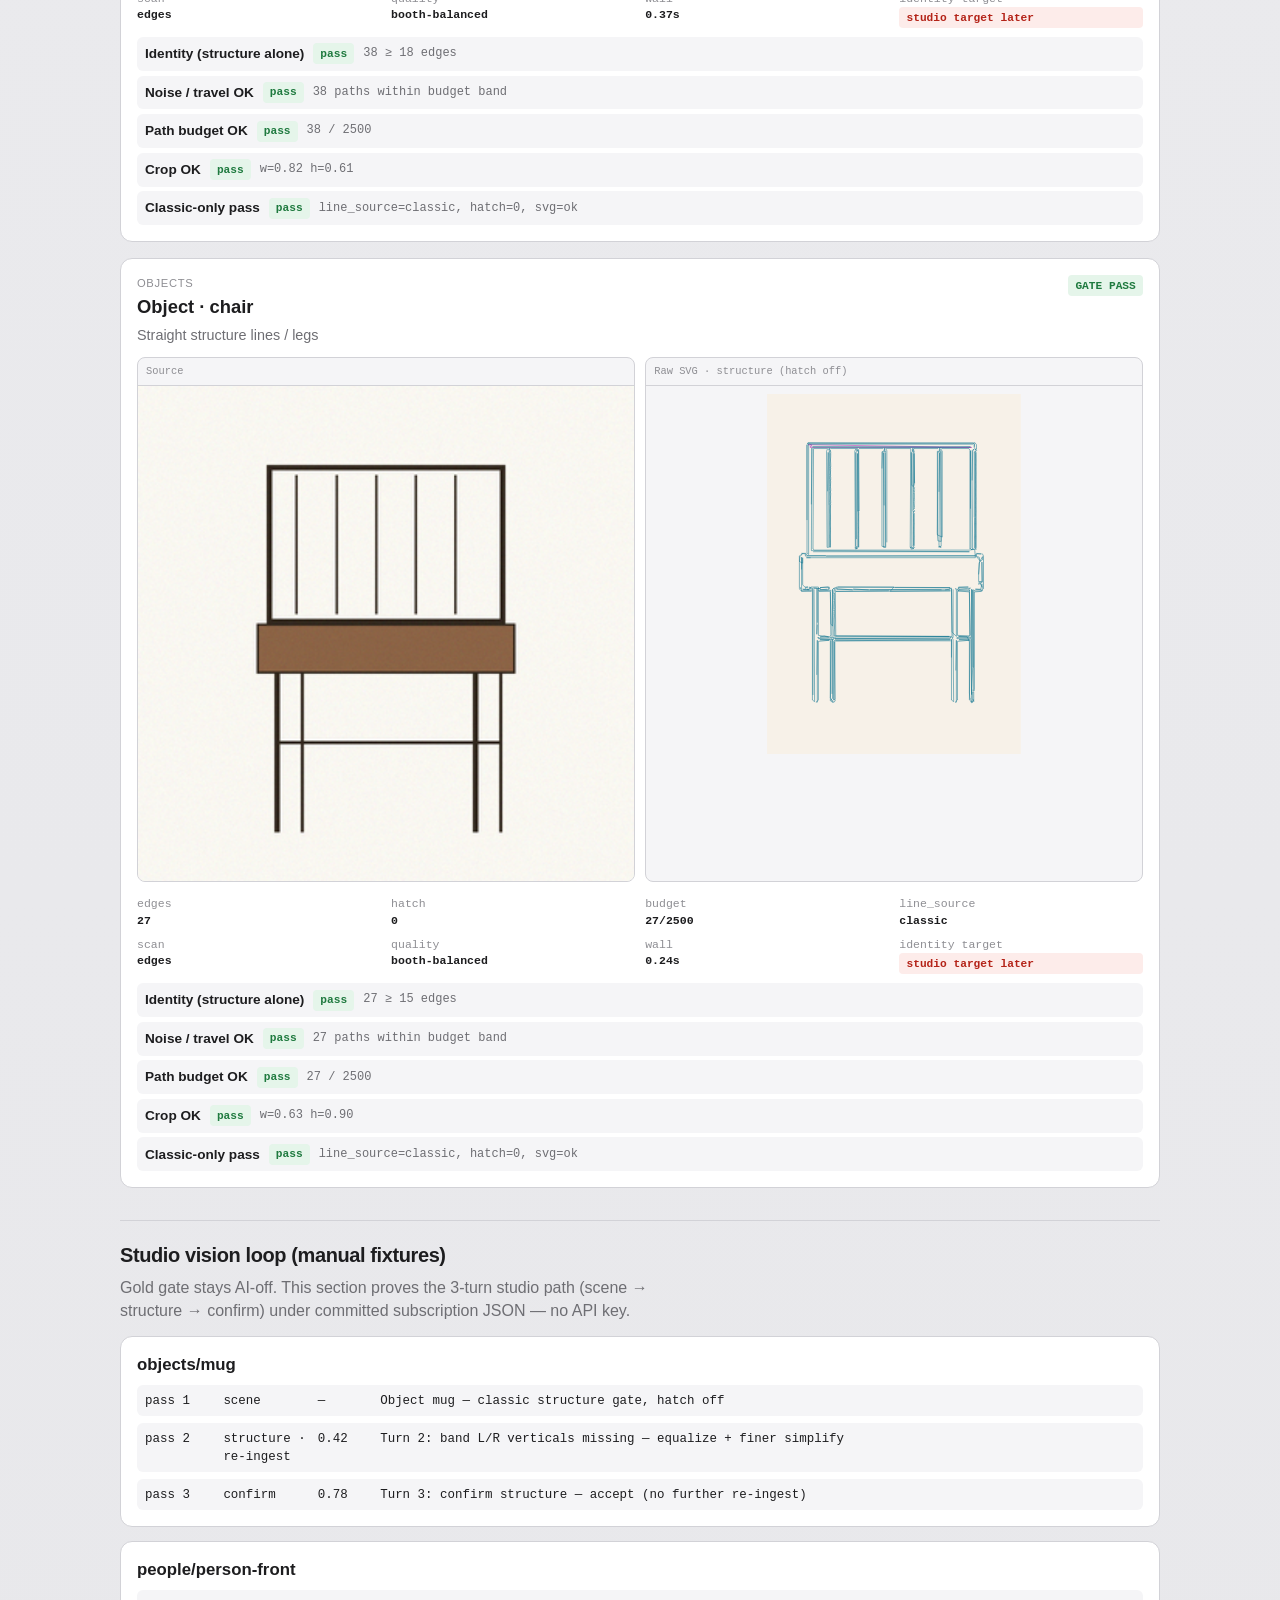
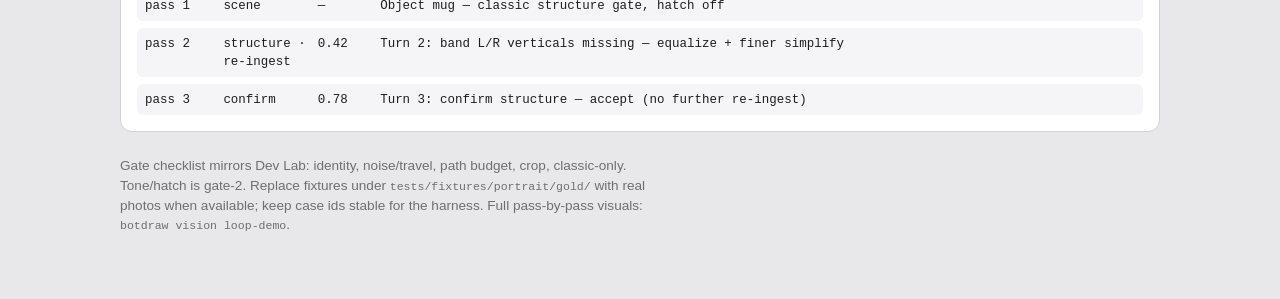
==== commit c5298096: "Wire studio 3-turn vision into full ingest→vectorize path and reports Carry turn state from Dev Lab " ====
--- a/docs/wireframes/portraitbot-phase-b-gold.html
+++ b/docs/wireframes/portraitbot-phase-b-gold.html
@@ -63,39 +63,23 @@
     display: flex; flex-wrap: wrap; gap: 0.4rem; margin: 0 0 1.5rem;
   }
   .toc a {
-    color: var(--ink); text-decoration: none; border: 1px solid var(--line);
-    background: var(--panel); padding: 0.35rem 0.55rem; border-radius: 6px;
-    font-size: 0.8rem;
-  }
-  .toc a:hover { border-color: #aeaeb2; }
+    text-decoration: none; color: var(--ink); border: 1px solid var(--line);
+    background: var(--panel); padding: 0.3rem 0.55rem; border-radius: 6px; font-size: 0.8rem;
+  }
   .card {
-    background: var(--panel);
-    border: 1px solid var(--line);
-    border-radius: 12px;
-    padding: 1rem 1rem 1.15rem;
-    margin: 0 0 1rem;
-    box-shadow: 0 1px 0 rgba(0,0,0,0.02);
-  }
-  .card.is-fail { border-color: #f0b4ae; }
-  .card header {
-    display: flex; justify-content: space-between; gap: 1rem; align-items: flex-start;
-    margin-bottom: 0.85rem;
-  }
-  .cat { margin: 0; font-size: 0.7rem; letter-spacing: 0.06em; text-transform: uppercase; color: var(--faint); font-weight: 600; }
-  .card h2 { margin: 0.15rem 0; font-size: 1.15rem; letter-spacing: -0.02em; }
-  .notes { margin: 0.2rem 0 0; color: var(--muted); font-size: 0.9rem; }
-  .grid {
-    display: grid; grid-template-columns: 1fr 1.2fr; gap: 0.75rem;
-  }
-  @media (max-width: 760px) { .grid { grid-template-columns: 1fr; } }
-  figure { margin: 0; background: var(--soft); border-radius: 8px; overflow: hidden; border: 1px solid var(--line); }
-  figcaption {
-    padding: 0.4rem 0.55rem; font-size: 0.7rem; color: var(--faint);
-    border-bottom: 1px solid var(--line); font-family: var(--mono); letter-spacing: 0.02em;
-  }
-  figure img { display: block; width: 100%; height: auto; background: #ddd; }
-  .svg-wrap {
-    padding: 0.55rem; background: #f3efe6; min-height: 220px;
+    background: var(--panel); border: 1px solid var(--line); border-radius: 12px;
+    padding: 1rem; margin: 0 0 1rem;
+  }
+  .card header { display: flex; justify-content: space-between; gap: 1rem; align-items: flex-start; }
+  .cat { margin: 0; font-size: 0.7rem; letter-spacing: 0.06em; text-transform: uppercase; color: var(--faint); }
+  .card h2 { margin: 0.15rem 0 0; font-size: 1.15rem; }
+  .notes { margin: 0.25rem 0 0; color: var(--muted); font-size: 0.9rem; }
+  .grid { display: grid; grid-template-columns: repeat(auto-fit, minmax(240px, 1fr)); gap: 0.65rem; margin-top: 0.75rem; }
+  figure { margin: 0; border: 1px solid var(--line); border-radius: 8px; overflow: hidden; background: var(--soft); }
+  figcaption { padding: 0.35rem 0.5rem; font-family: var(--mono); font-size: 0.65rem; color: var(--faint); border-bottom: 1px solid var(--line); }
+  figure img { display: block; width: 100%; height: auto; }
+  .svg-fig .svg-wrap {
+    padding: 0.5rem; min-height: 180px;
     display: flex; align-items: center; justify-content: center;
   }
   .svg-wrap svg { width: 100%; height: auto; max-height: 360px; }
@@ -115,6 +99,26 @@
   }
   .checks li.bad { background: #fff5f4; }
   .checks .det { color: var(--muted); font-family: var(--mono); font-size: 0.75rem; }
+  .vision {
+    margin: 2rem 0 1rem; padding: 1.25rem 0 0; border-top: 1px solid var(--line);
+  }
+  .vision h2 { margin: 0 0 0.35rem; font-size: 1.25rem; letter-spacing: -0.02em; }
+  .vision-case {
+    background: var(--panel); border: 1px solid var(--line); border-radius: 12px;
+    padding: 1rem; margin: 0.85rem 0;
+  }
+  .vision-case h3 { margin: 0 0 0.5rem; font-size: 1.05rem; }
+  .vision-turns {
+    display: grid; gap: 0.45rem; font-family: var(--mono); font-size: 0.78rem;
+  }
+  .vision-turn {
+    display: grid; grid-template-columns: 4.5rem 5.5rem 3.5rem 1fr;
+    gap: 0.4rem; align-items: baseline; padding: 0.4rem 0.5rem;
+    background: var(--soft); border-radius: 6px;
+  }
+  @media (max-width: 640px) {
+    .vision-turn { grid-template-columns: 3.5rem 1fr; }
+  }
   footer.note {
     margin-top: 1.5rem; color: var(--muted); font-size: 0.85rem; max-width: 70ch;
   }
@@ -133,12 +137,14 @@
       </p>
       <div class="summary">
         <span class="badge pass">6/6 passed</span>
-        <span>generated 2026-08-05 17:14 UTC</span>
+        <span>generated 2026-08-05 18:15 UTC</span>
         <span>quality booth-balanced · scan edges · line_source classic</span>
+        <span>vision fixtures appended</span>
       </div>
     </header>
     <nav class="toc">
       <a href="#person-front">Person · front</a><a href="#person-profile">Person · profile</a><a href="#person-groupish">Person · busy collar</a><a href="#object-mug">Object · mug</a><a href="#object-camera">Object · camera</a><a href="#object-chair">Object · chair</a>
+      <a href='#vision-loop'>Vision loop</a>
     </nav>
     
 <article class="card is-pass" id="person-front">
@@ -435,7 +441,7 @@
     <div><span>line_source</span><strong>classic</strong></div>
     <div><span>scan</span><strong>edges</strong></div>
     <div><span>quality</span><strong>booth-balanced</strong></div>
-    <div><span>wall</span><strong>0.60s</strong></div>
+    <div><span>wall</span><strong>0.59s</strong></div>
     <div><span>identity target</span><span class="badge fail">studio target later</span></div>
   </div>
   <ul class="checks"><li class="ok"><strong>Identity (structure alone)</strong> <span class="badge pass">pass</span> <span class='det'>46 ≥ 35 edges</span></li><li class="ok"><strong>Noise / travel OK</strong> <span class="badge pass">pass</span> <span class='det'>46 paths within budget band</span></li><li class="ok"><strong>Path budget OK</strong> <span class="badge pass">pass</span> <span class='det'>46 / 2500</span></li><li class="ok"><strong>Crop OK</strong> <span class="badge pass">pass</span> <span class='det'>w=0.81 h=1.00</span></li><li class="ok"><strong>Classic-only pass</strong> <span class="badge pass">pass</span> <span class='det'>line_source=classic, hatch=0, svg=ok</span></li></ul>
@@ -675,7 +681,7 @@
     <div><span>line_source</span><strong>classic</strong></div>
     <div><span>scan</span><strong>edges</strong></div>
     <div><span>quality</span><strong>booth-balanced</strong></div>
-    <div><span>wall</span><strong>1.03s</strong></div>
+    <div><span>wall</span><strong>1.02s</strong></div>
     <div><span>identity target</span><span class="badge fail">studio target later</span></div>
   </div>
   <ul class="checks"><li class="ok"><strong>Identity (structure alone)</strong> <span class="badge pass">pass</span> <span class='det'>81 ≥ 40 edges</span></li><li class="ok"><strong>Noise / travel OK</strong> <span class="badge pass">pass</span> <span class='det'>81 paths within budget band</span></li><li class="ok"><strong>Path budget OK</strong> <span class="badge pass">pass</span> <span class='det'>81 / 2500</span></li><li class="ok"><strong>Crop OK</strong> <span class="badge pass">pass</span> <span class='det'>w=0.96 h=1.00</span></li><li class="ok"><strong>Classic-only pass</strong> <span class="badge pass">pass</span> <span class='det'>line_source=classic, hatch=0, svg=ok</span></li></ul>
@@ -961,10 +967,22 @@
   <ul class="checks"><li class="ok"><strong>Identity (structure alone)</strong> <span class="badge pass">pass</span> <span class='det'>27 ≥ 15 edges</span></li><li class="ok"><strong>Noise / travel OK</strong> <span class="badge pass">pass</span> <span class='det'>27 paths within budget band</span></li><li class="ok"><strong>Path budget OK</strong> <span class="badge pass">pass</span> <span class='det'>27 / 2500</span></li><li class="ok"><strong>Crop OK</strong> <span class="badge pass">pass</span> <span class='det'>w=0.63 h=0.90</span></li><li class="ok"><strong>Classic-only pass</strong> <span class="badge pass">pass</span> <span class='det'>line_source=classic, hatch=0, svg=ok</span></li></ul>
 </article>
 
+    
+<section class="vision" id="vision-loop">
+  <h2>Studio vision loop (manual fixtures)</h2>
+  <p class="lede">
+    Gold gate stays AI-off. This section proves the 3-turn studio path
+    (scene → structure → confirm) under committed subscription JSON — no API key.
+  </p>
+  <article class="vision-case" id="vision-objects-mug"><h3>objects/mug</h3><div class="vision-turns"><div class="vision-turn"><span>pass 1</span><span>scene</span><span>—</span><span>Object mug — classic structure gate, hatch off</span></div><div class="vision-turn"><span>pass 2</span><span>structure · re-ingest</span><span>0.42</span><span>Turn 2: band L/R verticals missing — equalize + finer simplify</span></div><div class="vision-turn"><span>pass 3</span><span>confirm</span><span>0.78</span><span>Turn 3: confirm structure — accept (no further re-ingest)</span></div></div></article>
+<article class="vision-case" id="vision-people-person-front"><h3>people/person-front</h3><div class="vision-turns"><div class="vision-turn"><span>pass 1</span><span>scene</span><span>—</span><span>Object mug — classic structure gate, hatch off</span></div><div class="vision-turn"><span>pass 2</span><span>structure · re-ingest</span><span>0.42</span><span>Turn 2: band L/R verticals missing — equalize + finer simplify</span></div><div class="vision-turn"><span>pass 3</span><span>confirm</span><span>0.78</span><span>Turn 3: confirm structure — accept (no further re-ingest)</span></div></div></article>
+</section>
+
     <footer class="note">
       Gate checklist mirrors Dev Lab: identity, noise/travel, path budget, crop, classic-only.
       Tone/hatch is gate-2. Replace fixtures under <code>tests/fixtures/portrait/gold/</code>
       with real photos when available; keep case ids stable for the harness.
+      Full pass-by-pass visuals: <code>botdraw vision loop-demo</code>.
     </footer>
   </div>
 </body>
